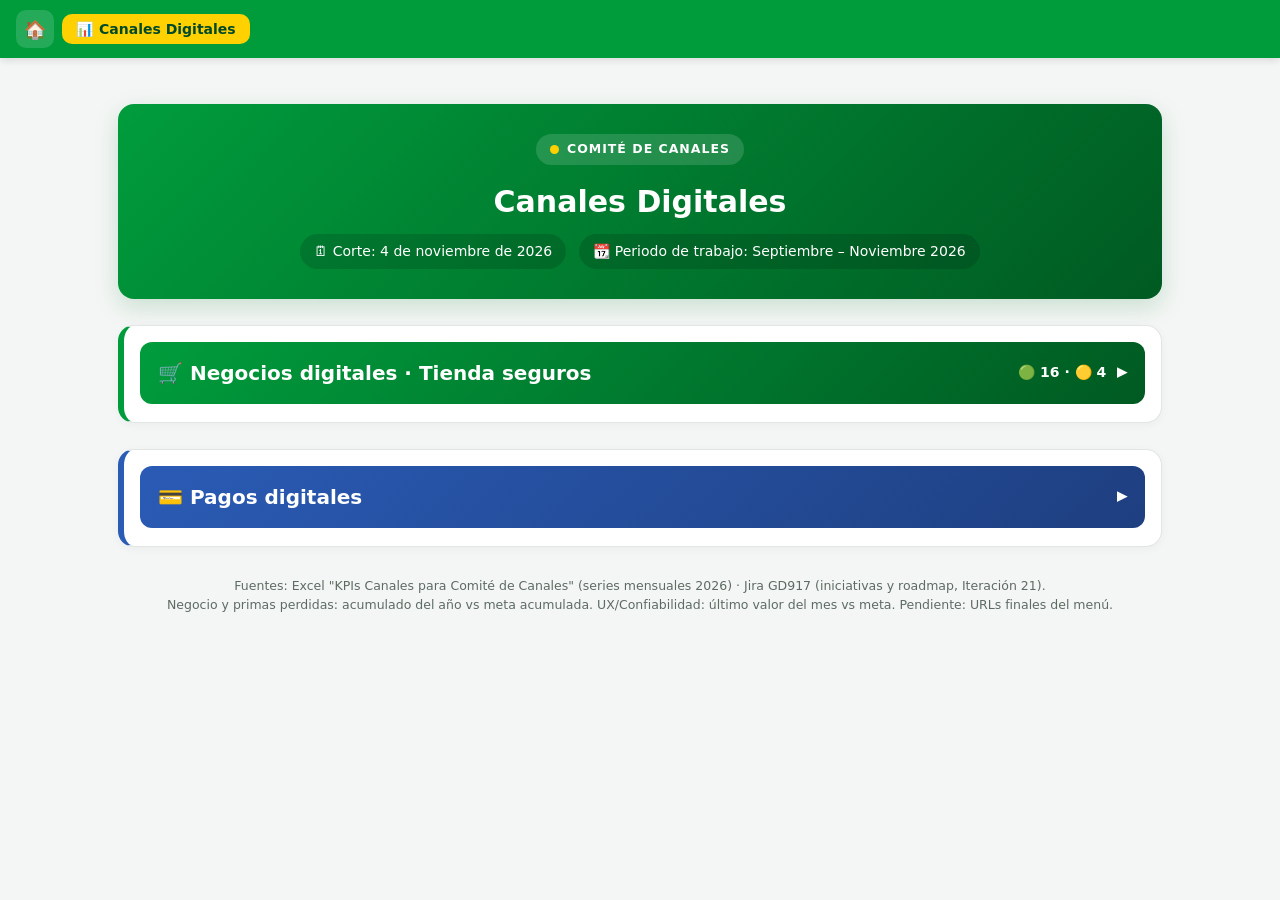
==== Canales_Digitales.html @ cd8a5b88 "Informe comite: ambos activos inician contraidos" ====
<!DOCTYPE html>
<html lang="es"><head>
<meta charset="UTF-8"><meta name="viewport" content="width=device-width, initial-scale=1.0">
<title>Canales Digitales — Comité de Canales</title>
<link rel="stylesheet" href="hubnav.css">
<style>
:root{--verde:#009C3C;--verde-osc:#00782E;--verde-md:#005A22;--verde-suave:#E7F4EC;--amarillo:#FFD100;
 --bg:#F4F6F5;--bord:#E2E6E3;--txt:#1d2b22;--muted:#5d6b63;--ok:#009C3C;--warn:#e6a700;--bad:#e0683c}
*{box-sizing:border-box}
body{margin:0;background:var(--bg);color:var(--txt);font-family:"Segoe UI",system-ui,Roboto,Arial,sans-serif;line-height:1.5}
.wrap{max-width:1080px;margin:0 auto;padding:24px 18px 60px}
.header{background:linear-gradient(135deg,var(--verde),var(--verde-md));color:#fff;border-radius:16px;
 padding:30px 22px;text-align:center;box-shadow:0 8px 24px rgba(0,120,46,.18);margin-top:22px}
.eyebrow{display:inline-flex;align-items:center;gap:8px;background:rgba(255,255,255,.14);padding:6px 14px;border-radius:999px;font-size:12.5px;font-weight:700;letter-spacing:.08em}
.eyebrow .dot{width:9px;height:9px;border-radius:50%;background:var(--amarillo)}
.header h1{margin:14px 0 10px;font-size:30px;font-weight:800}
.chip-date{display:inline-flex;align-items:center;gap:7px;background:rgba(0,0,0,.14);padding:7px 14px;border-radius:999px;font-size:14px}
.activo{background:#fff;border:1px solid var(--bord);border-left:6px solid var(--verde);border-radius:16px;padding:16px;margin-top:26px;box-shadow:0 2px 10px rgba(0,0,0,.04)}
.activo.azul-activo{border-left-color:#2a5bb5}
.activo-head{display:flex;align-items:center;gap:12px;flex-wrap:wrap}
.activo-head h2{margin:0;font-size:21px}
.activo-bar{display:flex;align-items:center;gap:12px;cursor:pointer;color:#fff;border-radius:12px;padding:16px 18px;user-select:none;margin:0 0 2px}
.activo-bar h2{margin:0;font-size:20px;color:#fff;display:flex;align-items:center;gap:10px}
.activo-bar .bar-counters{margin-left:auto;display:flex;align-items:center;gap:10px;font-weight:700;font-size:14px}
.activo-bar .bar-toggle{font-size:14px;transition:transform .2s}
.activo.collapsed .bar-toggle{transform:rotate(-90deg)}
.activo-bar.verde{background:linear-gradient(135deg,var(--verde),var(--verde-md))}
.activo-bar.azul{background:linear-gradient(135deg,#2a5bb5,#1e3f80)}
.activo-body{padding-top:14px}
.activo.collapsed .activo-body{display:none}

.counters{margin-left:auto;font-weight:700;color:var(--muted);font-size:14px}
.chips{display:flex;gap:8px;flex-wrap:wrap;margin:12px 0}
.chip{background:var(--verde-suave);color:var(--verde-md);border:1px solid #cfe8d8;padding:5px 12px;border-radius:999px;font-size:13px;font-weight:600}
.proposito{color:var(--muted);margin:6px 0 4px;font-size:14.5px}
.acc{background:#fff;border:1px solid var(--bord);border-radius:14px;margin-top:14px;box-shadow:0 1px 4px rgba(0,0,0,.04);transition:transform .12s,box-shadow .12s;overflow:hidden}
.acc:hover{transform:translateY(-2px);box-shadow:0 6px 18px rgba(0,0,0,.08)}
.acc-head{display:flex;align-items:center;justify-content:space-between;cursor:pointer;padding:16px 18px;user-select:none}
.acc-head .t{font-weight:700;font-size:16px;display:flex;align-items:center;gap:9px}
.acc-toggle{background:var(--verde-suave);color:var(--verde-md);border:none;border-radius:9px;padding:7px 14px;font-weight:700;cursor:pointer;font-size:13.5px}
.acc-body{display:none;padding:0 18px 18px}.acc.open .acc-body{display:block}
.collapse{display:block;margin:16px auto 2px;background:transparent;border:1px solid var(--bord);color:var(--muted);border-radius:9px;padding:6px 14px;cursor:pointer;font-size:13px}
.catlabel{font-weight:800;color:var(--verde-md);margin:16px 0 8px;font-size:14px}
.kpi-grid{display:grid;grid-template-columns:repeat(auto-fill,minmax(250px,1fr));gap:12px}
.kpi{border:1px solid var(--bord);border-radius:12px;padding:14px 14px 14px 18px;cursor:pointer;background:#fff;transition:border-color .12s,box-shadow .12s,transform .12s;position:relative;overflow:hidden}
.kpi::before{content:"";position:absolute;left:0;top:0;bottom:0;width:5px;border-radius:12px 0 0 12px;background:var(--bord)}
.kpi.lv-ok::before{background:var(--ok)}.kpi.lv-warn::before{background:var(--warn)}.kpi.lv-bad::before{background:var(--bad)}
.kpi:hover{transform:translateY(-2px)}
.kpi:hover{border-color:var(--verde);box-shadow:0 4px 14px rgba(0,120,46,.10)}
.kpi:focus-visible{outline:3px solid var(--amarillo);outline-offset:2px}
.kpi .kn{font-weight:700;font-size:14px;display:flex;justify-content:space-between;gap:6px;align-items:flex-start}
.kpi .info{color:var(--muted);cursor:help;font-weight:400;flex-shrink:0}
.kpi .vals{display:flex;align-items:baseline;gap:8px;margin:10px 0 2px;flex-wrap:wrap}
.kpi .cur{font-size:23px;font-weight:800;line-height:1}
.kpi .meta{font-size:12.5px;color:var(--muted)}
.kpi .cumpl{font-size:12px;font-weight:800;padding:3px 10px;border-radius:999px;margin-left:auto;display:inline-flex;align-items:center;gap:4px;border:1px solid transparent;letter-spacing:.01em}
.cumpl.ok{background:#e4f5ea;color:var(--ok);border-color:#bfe6cd}.cumpl.warn{background:#fdf3d7;color:#8a6500;border-color:#f0dca0}.cumpl.bad{background:#fbe6de;color:#b33c17;border-color:#f3cbbd}
.bar{height:8px;border-radius:6px;background:#eef1ef;overflow:hidden;margin-top:8px}
.bar>span{display:block;height:100%;border-radius:6px}
.bar>span.ok{background:var(--ok)}.bar>span.warn{background:var(--warn)}.bar>span.bad{background:var(--bad)}
.kpi .ini{margin-top:9px;font-size:11.5px;color:var(--verde-md);background:var(--verde-suave);border:1px solid #cfe8d8;border-radius:8px;padding:5px 8px;line-height:1.35}
.kpi .ini b{font-weight:700}
table{width:100%;border-collapse:collapse;margin-top:10px;font-size:14px}
th,td{text-align:left;padding:9px 10px;border-bottom:1px solid var(--bord)}
th{color:var(--muted);font-size:12.5px;text-transform:uppercase;letter-spacing:.03em}
.gantt{overflow-x:auto;margin-top:10px}.gantt-inner{min-width:760px}
.g-row{display:grid;grid-template-columns:230px 1fr;align-items:center;gap:8px;margin:6px 0}
.g-name{font-size:13px;font-weight:600}.g-name small{display:block;color:var(--muted);font-weight:400}
.g-track{position:relative;height:26px;background:#f0f3f1;border-radius:6px}
.g-bar{position:absolute;top:3px;height:20px;border-radius:5px;display:flex;align-items:center;padding:0 8px;color:#fff;font-size:11px;font-weight:700;white-space:nowrap}
.g-bar.curso{background:var(--verde)}.g-bar.backlog{background:#3b7ddd}
.g-bar.nuevo{background:#7a5cc0}.g-bar.carry{background:repeating-linear-gradient(45deg,#b9c2cc,#b9c2cc 5px,#cfd6dd 5px,#cfd6dd 10px);color:#3a4753}
.g-months{display:grid;grid-template-columns:230px 1fr;gap:8px;margin-bottom:4px}
.g-scale{display:grid;grid-auto-flow:column;grid-auto-columns:1fr;font-size:10.5px;color:var(--muted);text-align:center}
.g-today{position:absolute;top:-4px;bottom:-4px;width:2px;background:var(--amarillo);z-index:3}
.footer{color:var(--muted);font-size:12.5px;text-align:center;margin-top:30px}
.modal{position:fixed;inset:0;background:rgba(10,20,15,.55);display:none;align-items:center;justify-content:center;z-index:2000;padding:16px}
.modal.open{display:flex}
.modal-card{background:#fff;border-radius:16px;max-width:660px;width:100%;padding:22px}
.modal-card h3{margin:0 0 4px}.modal-sub{color:var(--muted);font-size:13px;margin-bottom:6px}
.modal-obj{background:var(--verde-suave);border:1px solid #cfe8d8;border-radius:10px;padding:10px 12px;font-size:13px;color:var(--verde-md);margin-bottom:12px}
.modal-close{float:right;border:none;background:var(--verde-suave);color:var(--verde-md);border-radius:9px;width:34px;height:34px;font-size:18px;cursor:pointer}
.lgd{font-size:11.5px;color:var(--muted);display:flex;gap:14px;margin-top:6px;flex-wrap:wrap}
.lgd span{display:inline-flex;align-items:center;gap:5px}
.lgd i{width:14px;height:3px;display:inline-block;border-radius:2px}
.lgd i.dash{height:0;border-top:3px dashed #e0683c;background:none!important;border-radius:0}

/* iniciativas ampliadas */
.ini-table{width:100%;border-collapse:collapse;margin-top:10px;font-size:13.5px}
.ini-table th{color:var(--muted);font-size:12px;text-transform:uppercase;letter-spacing:.03em;text-align:left;padding:8px 8px;border-bottom:1px solid var(--bord)}
.ini-table td{padding:8px 8px;border-bottom:1px solid var(--bord);vertical-align:middle}
.cat-row td{background:var(--verde-suave);color:var(--verde-md);font-weight:800;font-size:13px;padding:7px 8px}
.ini-row td a{color:var(--verde-md);font-weight:600;text-decoration:none;margin-right:4px}
.ini-row td a:hover{text-decoration:underline}
.exp{border:none;background:var(--verde-suave);color:var(--verde-md);border-radius:6px;width:22px;height:22px;cursor:pointer;font-size:12px;line-height:1;margin-right:4px}
.exp[aria-expanded="true"]{background:var(--verde);color:#fff}
.avance{height:7px;border-radius:5px;background:#eef1ef;overflow:hidden;min-width:70px;display:inline-block;width:70px;vertical-align:middle}
.avance>span{display:block;height:100%;background:var(--verde);border-radius:5px}
.ini-row td small{color:var(--muted);margin-left:6px}
.st{font-size:12px;font-weight:700;padding:3px 9px;border-radius:999px;white-space:nowrap}
.st.ok{background:#e4f5ea;color:var(--ok)}
.st.warn{background:#fdf3d7;color:#8a6500}
.st.curso{background:#e7eefb;color:#2a5bb5}
.st.ref{background:#f0ecfb;color:#5b3bb5}
.st.stop{background:#f1f1f1;color:#777}
.desc-row td{background:#fafcfb;color:var(--txt);font-size:13px;padding:10px 12px}
.desc-row[hidden]{display:none!important}
.ini-table{table-layout:auto}

/* ===== Responsive ===== */
@media(max-width:980px){
 .wrap{padding:16px 14px 48px}
 .header{padding:24px 16px}
 .header h1{font-size:25px}
 .activo{padding:18px 14px}
 .activo-head{gap:8px}
 .activo-head h2{font-size:19px}
 .counters{margin-left:0;flex-basis:100%;order:3}
 .kpi-grid{grid-template-columns:repeat(auto-fill,minmax(210px,1fr))}
}
@media(max-width:720px){ 
 /* mobile: iniciativas con scroll vertical y proporción estable */
 #acc-vd-ini .acc-body{max-height:70vh;overflow-y:auto;-webkit-overflow-scrolling:touch}
 .ini-row{overflow:hidden}
 .desc-row td{padding:8px}

 .ini-table thead{display:none}
 .ini-table tbody{display:block}
 .ini-table tr{display:block}
 .ini-table td{display:block;border:none;padding:3px 8px;max-width:none!important}
 .ini-table td::before{content:attr(data-label) ": ";font-weight:700;color:var(--muted);display:inline-block;min-width:120px}
 .ini-row{border:1px solid var(--bord);border-radius:10px;display:block;padding:10px 8px;margin:10px 0;background:#fff}
 .cat-row td{display:block;border-radius:8px;margin-top:14px}
 .cat-row td::before{content:""}
 .desc-row td::before{content:""}
 .desc-row td{display:block;padding:8px}
 .avance{width:120px}
 .pend-cell{max-width:none}
 .hist-list li{flex-direction:column;align-items:flex-start;gap:2px}
 .hist-list .ht{min-width:0}
 .proposito-banner{flex-direction:row}
}
@media(max-width:560px){
 .wrap{padding:12px 10px 40px}
 .header{padding:20px 12px;border-radius:12px}
 .header h1{font-size:21px}
 .chip-date{font-size:12px}
 .activo-head h2{font-size:17px}
 .kpi-grid{grid-template-columns:1fr}
 .kpi .cur{font-size:20px}
 .proposito-banner{padding:12px}
 .proposito-banner p{font-size:13.5px}
 .modal-card{padding:16px}
 .hist-board{gap:6px}
 .hb{font-size:11px;padding:4px 9px}
 .acc-head{padding:13px 12px}
 .ini-table td::before{min-width:110px;font-size:11.5px}
}


.desc-row .md{font-size:13px;line-height:1.55}
.desc-row .md p{margin:4px 0}
.desc-row .md strong{color:var(--verde-md)}
.desc-row .md ul{margin:4px 0 4px 18px;padding:0}
.desc-row .md li{margin:2px 0}

/* detalle completo */
.full-wrap{margin-top:10px;border-top:1px dashed var(--bord);padding-top:8px}
.full-btn{border:1px solid #cfe8d8;background:var(--verde-suave);color:var(--verde-md);border-radius:8px;padding:6px 12px;font-size:12.5px;font-weight:700;cursor:pointer;display:inline-flex;align-items:center;gap:6px}
.full-btn:hover{background:#d7eede}
.full-btn[aria-expanded="true"]{background:var(--verde);color:#fff;border-color:var(--verde)}
.full-md{margin-top:8px;background:#f3f8f5;border:1px solid #d7e8de;border-radius:10px;padding:10px 12px;font-size:12.8px;line-height:1.55}
.full-md strong{color:var(--verde-md)}

/* columna pendientes */
.pend-cell{font-size:12.5px;color:var(--txt);max-width:220px;line-height:1.4}
.pend-done{color:var(--ok);font-weight:700;font-size:12px;white-space:nowrap}
.pend-none{color:var(--muted);font-style:italic;font-size:12px}
.fin-comp{color:#8a6500;background:#fdf3d7;border:1px solid #f0dca0;border-radius:6px;padding:2px 7px;font-size:11.5px;font-weight:700;white-space:nowrap}

/* reporte de historias por iniciativa */
.hist-wrap{margin-top:12px;border-top:1px dashed var(--bord);padding-top:10px}
.hist-board{display:flex;gap:8px;flex-wrap:wrap;margin-bottom:8px}
.hb{font-size:12px;font-weight:600;padding:5px 11px;border-radius:999px;border:1px solid var(--bord);background:#fff}
.hb b{font-weight:800;font-size:14px}
.hb-tot{background:#eef3f0;color:var(--txt);border-color:#d8e2db}
.hb-ok{background:#e4f5ea;color:var(--ok);border-color:#bfe6cd}
.hb-cur{background:#e7eefb;color:#2a5bb5;border-color:#c5d6f2}
.hist-cap{font-size:12px;font-weight:700;color:var(--verde-md);margin:6px 0 6px}
.hist-list{list-style:none;margin:0;padding:0;font-size:12.5px}
.hist-list li{display:flex;align-items:baseline;gap:7px;padding:4px 0;border-bottom:1px solid #eef1ef;flex-wrap:wrap}
.hist-list li:last-child{border-bottom:none}
.hist-list a{color:var(--verde-md);font-weight:700;text-decoration:none;flex-shrink:0;font-family:monospace;font-size:12px}
.hist-list a:hover{text-decoration:underline}
.hist-list .ht{color:var(--txt);flex:1;min-width:180px}
.hist-scroll{max-height:340px;overflow-y:auto;padding-right:6px;border:1px solid var(--bord);border-radius:8px;padding:6px 10px;background:#fff}
.hist-empty{font-size:12.5px;color:var(--muted);font-style:italic}
.hist-all-link{display:inline-block;margin:0 0 8px;font-size:12px;font-weight:700;color:var(--verde-md);text-decoration:none;background:#eef3f0;border:1px solid #d8e2db;border-radius:8px;padding:5px 10px}
.hist-all-link:hover{background:#e0ebe4;text-decoration:underline}

/* banner de propósito */
.proposito-banner{display:flex;gap:12px;align-items:flex-start;background:linear-gradient(135deg,var(--verde-suave),#fff);border:1px solid #cfe8d8;border-left:5px solid var(--verde);border-radius:12px;padding:14px 16px;margin:14px 0 4px}
.proposito-banner .pb-ico{font-size:22px;line-height:1.2;flex-shrink:0}
.proposito-banner p{margin:0;font-size:14.5px;line-height:1.5;color:var(--verde-md);font-style:italic}
.proposito-banner p strong{font-style:normal;color:var(--verde-md)}
.hs{font-size:10.5px;font-weight:700;padding:1px 7px;border-radius:999px;white-space:nowrap;flex-shrink:0}
.hs.ok{background:#e4f5ea;color:var(--ok)}
.hs.warn{background:#fdf3d7;color:#8a6500}
.hs.curso{background:#e7eefb;color:#2a5bb5}
.hs.bad{background:#fbe6de;color:#b33c17}
.hs.stop{background:#f1f1f1;color:#777}

</style></head>
<body data-informe="canales-digitales">
<div id="hub-nav"></div>
<div class="wrap">
 <div class="header">
  <span class="eyebrow"><span class="dot"></span>COMITÉ DE CANALES</span>
  <h1>Canales Digitales</h1>
  <span class="chip-date">🗓 Corte: 4 de noviembre de 2026</span>
  <span class="chip-date" style="margin-left:8px">📆 Periodo de trabajo: Septiembre – Noviembre 2026</span>
 </div>

 <section class="activo collapsed" id="ventas-digitales">
  <div class="activo-bar verde" role="button" tabindex="0" aria-expanded="false" data-activo="vd"><h2>🛒 Negocios digitales · Tienda seguros</h2><span class="bar-counters">🟢 16 · 🟡 4<span class="bar-toggle">▼</span></span></div>
  <div class="activo-body">
  <div class="proposito-banner"><span class="pb-ico">🎯</span><p><strong>Propósito.</strong> Revolucionar la forma de comprar seguros, haciéndolos accesibles, simples y al alcance de todos, que comprar un seguro sea tan fácil y natural como cualquier compra en línea.</p></div>
  <div class="chips"><span class="chip">16 terminadas</span><span class="chip">4 en curso</span></div>
  <p class="proposito"><strong>Ventas Digitales (Tienda de Seguros).</strong> Canal digital de cotización, emisión y venta asistida de seguros. Cada indicador muestra su valor actual, el % de cumplimiento vs la meta y la iniciativa en curso que lo impacta.</p>

  <div class="acc" id="acc-vd-kpis"><div class="acc-head"><span class="t">📊 KPIs</span><button class="acc-toggle">Ver ▾</button></div>
   <div class="acc-body"><div class="kpi-container" data-group="ventas-digitales"></div><button class="collapse">▲ Contraer</button></div></div>

  <div class="acc" id="acc-vd-ini"><div class="acc-head"><span class="t">📋 Iniciativas (trabajo Sept – Nov 2026)</span><button class="acc-toggle">Ver ▾</button></div>
   <div class="acc-body"><table class="ini-table"><thead><tr><th>Iniciativa</th><th>Inicio desarrollo</th><th>Fin desarrollo</th><th>Avance</th><th>Estado</th><th>Pendientes en curso</th><th>KPI que impacta</th><th>Épica(s)</th></tr></thead><tbody><tr class="cat-row"><td colspan="8">🆕 Nuevos productos / Ofertas de valor</td></tr><tr class="ini-row" data-row="1"><td data-label="Iniciativa"><button class="exp" aria-expanded="false" data-row="1">▸</button> Salud Retail</td><td data-label="Inicio desarrollo" data-iso="2026-02-19">19 feb 2026</td><td data-label="Fin desarrollo" data-iso="2026-10-16">16 oct 2026</td><td data-label="Avance"><div class="avance"><span style="width:100%"></span></div><small>100%</small></td><td data-label="Estado"><span class="st ok">Terminada</span></td><td data-label="Pendientes en curso" class="pend-cell"><span class="pend-done">✓ Finalizada</span></td><td data-label="KPI que impacta">Primas canal digital</td><td data-label="Épica(s)"><a href="https://jirasegurosbolivar.atlassian.net/browse/GD917-4849" target="_blank" rel="noopener">GD917-4849</a></td></tr><tr class="desc-row" data-descrow="1" hidden><td colspan="8"><div class="md" data-md="**Qué es:** canal retail de Salud (activación de seguro regalo o propio).

**Qué se trabajó:**
- Flujo &#x27;producto regalo o propio&#x27; y pasos de quién usa el seguro.
- Identificación de negocio por código de asesor.
- Parametrización de aliado y rutas.
- Control de generación de link de pago en Step Function.
- Almacenamiento de emisiones de la tienda.

**Para qué:** vender Salud por el canal retail con trazabilidad."><div class="full-wrap"><button class="full-btn" type="button" aria-expanded="false">📖 Ver detalle completo de la iniciativa</button><div class="md full-md" data-md="**Alcance completo:** Salud Retail es el canal de venta de seguros de Salud en puntos físicos y aliados retail, con la modalidad de &#x27;seguro regalo&#x27; (lo compra una persona para otra) o &#x27;seguro propio&#x27;. Cubre el flujo de activación, la identificación de quién usa el seguro, la trazabilidad de la venta por aliado y la liquidación comercial correspondiente. Es una vía de crecimiento del producto Salud fuera del canal 100% digital." hidden></div></div><div class="hist-wrap"><div class="hist-board"><span class="hb hb-tot"><b>14</b> trabajadas</span><span class="hb hb-ok"><b>11</b> terminadas</span><span class="hb hb-cur"><b>3</b> en curso</span></div><div class="hist-cap">📋 Historias trabajadas en el periodo (Sept–Nov 2026)</div><a class="hist-all-link" href="https://jirasegurosbolivar.atlassian.net/issues/?jql=parent%20%3D%20GD917-4849%20ORDER%20BY%20status" target="_blank" rel="noopener">🔗 Ver el 100% de las historias de la iniciativa en Jira</a><ul class="hist-list hist-scroll"><li><a href="https://jirasegurosbolivar.atlassian.net/browse/GD917-4882" target="_blank" rel="noopener">GD917-4882</a> <span class="hs stop">Por hacer</span> <span class="ht">Orquestación de Flujo Salud Retail en Step Function</span></li><li><a href="https://jirasegurosbolivar.atlassian.net/browse/GD917-4878" target="_blank" rel="noopener">GD917-4878</a> <span class="hs stop">Por hacer</span> <span class="ht">Consulta de Estado de Pago en Jelpit para Legalización</span></li><li><a href="https://jirasegurosbolivar.atlassian.net/browse/GD917-4874" target="_blank" rel="noopener">GD917-4874</a> <span class="hs stop">Backlog</span> <span class="ht">Consultar Estado en Jelpit</span></li><li><a href="https://jirasegurosbolivar.atlassian.net/browse/GD917-8128" target="_blank" rel="noopener">GD917-8128</a> <span class="hs ok">Cerrado</span> <span class="ht">Modificación servicios flujo producto regalo ó propio</span></li><li><a href="https://jirasegurosbolivar.atlassian.net/browse/GD917-8127" target="_blank" rel="noopener">GD917-8127</a> <span class="hs ok">Cerrado</span> <span class="ht">- Pasos Quien va a usar el seguro y datos del comprador</span></li><li><a href="https://jirasegurosbolivar.atlassian.net/browse/GD917-6596" target="_blank" rel="noopener">GD917-6596</a> <span class="hs ok">Cerrado</span> <span class="ht">Identificación de Negocio Salud Retail mediante Código de Asesor 85354</span></li><li><a href="https://jirasegurosbolivar.atlassian.net/browse/GD917-5747" target="_blank" rel="noopener">GD917-5747</a> <span class="hs ok">Cerrado</span> <span class="ht">FT (Salud Retail) Parametrización de aliado y rutas</span></li><li><a href="https://jirasegurosbolivar.atlassian.net/browse/GD917-4894" target="_blank" rel="noopener">GD917-4894</a> <span class="hs ok">Cerrado</span> <span class="ht">Implementación de Control para Generación de Link de Pagos en Step Function</span></li><li><a href="https://jirasegurosbolivar.atlassian.net/browse/GD917-4870" target="_blank" rel="noopener">GD917-4870</a> <span class="hs ok">Cerrado</span> <span class="ht">Almacena Emisiones de Tienda</span></li><li><a href="https://jirasegurosbolivar.atlassian.net/browse/GD917-4866" target="_blank" rel="noopener">GD917-4866</a> <span class="hs ok">Cerrado</span> <span class="ht">Proceso del botón &quot;Activar mi seguro&quot; en la pantalla &quot;Resumen de su compra&quot;</span></li><li><a href="https://jirasegurosbolivar.atlassian.net/browse/GD917-4862" target="_blank" rel="noopener">GD917-4862</a> <span class="hs ok">Cerrado</span> <span class="ht">Resumen de Compra y frecuencia de pago (suscripción)</span></li><li><a href="https://jirasegurosbolivar.atlassian.net/browse/GD917-4858" target="_blank" rel="noopener">GD917-4858</a> <span class="hs ok">Cerrado</span> <span class="ht">Implementar pantalla “Datos del titular” y validación de identidad.</span></li><li><a href="https://jirasegurosbolivar.atlassian.net/browse/GD917-4854" target="_blank" rel="noopener">GD917-4854</a> <span class="hs ok">Cerrado</span> <span class="ht">Visualización de plan único, precio y coberturas</span></li><li><a href="https://jirasegurosbolivar.atlassian.net/browse/GD917-4850" target="_blank" rel="noopener">GD917-4850</a> <span class="hs ok">Cerrado</span> <span class="ht">Landing HOME ¿Cómo activar mi seguro?</span></li></ul></div></td></tr><tr class="ini-row" data-row="2"><td data-label="Iniciativa"><button class="exp" aria-expanded="false" data-row="2">▸</button> Multi-Oferta 2026 (Personas)</td><td data-label="Inicio desarrollo" data-iso="2026-07-06">6 jul 2026</td><td data-label="Fin desarrollo" data-iso="2026-11-15"><span class="fin-comp">Compromiso: 15 nov</span></td><td data-label="Avance"><div class="avance"><span style="width:69%"></span></div><small>69%</small></td><td data-label="Estado"><span class="st warn">Avanzada</span></td><td data-label="Pendientes en curso" class="pend-cell">IT21: parametrización de indemnizaciones Ofertas 70–73 (prod. 922/923), corrección de IVA, inclusión/exclusión de asegurados, validación con CoreX y asistencias en UAT.</td><td data-label="KPI que impacta">Primas canal / asistidas</td><td data-label="Épica(s)"><a href="https://jirasegurosbolivar.atlassian.net/browse/GD917-7434" target="_blank" rel="noopener">GD917-7434</a></td></tr><tr class="desc-row" data-descrow="2" hidden><td colspan="8"><div class="md" data-md="**Qué es:** oferta sombrilla de Personas (varios seguros en una sola compra).

**Qué se trabajó:**
- Armado del JSON y certificación de emisión por oferta.
- Ajuste de `datosVariables` en emisión.
- Parametrización e integración de SARLAFT.
- Corrección de IVA y frecuencia de cobro/pago.

**Estado:** 69% entregado; varias historias canceladas por reajuste de alcance."><div class="full-wrap"><button class="full-btn" type="button" aria-expanded="false">📖 Ver detalle completo de la iniciativa</button><div class="md full-md" data-md="**Alcance completo:** Multi-Oferta de Personas es una oferta sombrilla que permite cotizar y comprar varios seguros de personas (Vida, Accidentes, Salud, etc.) en una sola transacción asistida por un asesor. Incluye el motor de armado de la oferta, el cálculo de primas combinadas, el carrito multi-producto, la emisión conjunta y el pago unificado. Busca aumentar el valor por venta (cross-sell) y simplificar la experiencia del asesor." hidden></div></div><div class="hist-wrap"><div class="hist-board"><span class="hb hb-tot"><b>38</b> trabajadas</span><span class="hb hb-ok"><b>31</b> terminadas</span><span class="hb hb-cur"><b>7</b> en curso</span></div><div class="hist-cap">📋 Historias trabajadas en el periodo (Sept–Nov 2026)</div><a class="hist-all-link" href="https://jirasegurosbolivar.atlassian.net/issues/?jql=parent%20%3D%20GD917-7434%20ORDER%20BY%20status" target="_blank" rel="noopener">🔗 Ver el 100% de las historias de la iniciativa en Jira</a><ul class="hist-list hist-scroll"><li><a href="https://jirasegurosbolivar.atlassian.net/browse/GD917-11634" target="_blank" rel="noopener">GD917-11634</a> <span class="hs stop">Por hacer</span> <span class="ht">- Parametrización indemnizaciones Oferta 72 (producto 922)</span></li><li><a href="https://jirasegurosbolivar.atlassian.net/browse/GD917-11630" target="_blank" rel="noopener">GD917-11630</a> <span class="hs stop">Por hacer</span> <span class="ht">- Parametrización indemnizaciones Oferta 71 (producto 922)</span></li><li><a href="https://jirasegurosbolivar.atlassian.net/browse/GD917-11626" target="_blank" rel="noopener">GD917-11626</a> <span class="hs stop">Por hacer</span> <span class="ht">- Parametrización indemnizaciones Oferta 70 (producto 922)</span></li><li><a href="https://jirasegurosbolivar.atlassian.net/browse/GD917-11642" target="_blank" rel="noopener">GD917-11642</a> <span class="hs stop">Backlog</span> <span class="ht">- Inclusión, modificación y exclusión de asegurados adicionales en la póliza</span></li><li><a href="https://jirasegurosbolivar.atlassian.net/browse/GD917-11167" target="_blank" rel="noopener">GD917-11167</a> <span class="hs stop">Backlog</span> <span class="ht">- Validación previa del módulo de indemnizaciones con CoreX</span></li><li><a href="https://jirasegurosbolivar.atlassian.net/browse/GD917-10593" target="_blank" rel="noopener">GD917-10593</a> <span class="hs stop">Backlog</span> <span class="ht">- Corregir cobro de IVA en producto 922 Ofertas 70, 71, 72</span></li><li><a href="https://jirasegurosbolivar.atlassian.net/browse/GD917-11638" target="_blank" rel="noopener">GD917-11638</a> <span class="hs curso">En curso</span> <span class="ht">- Parametrización indemnizaciones Oferta 73 (producto 923)</span></li><li><a href="https://jirasegurosbolivar.atlassian.net/browse/GD917-9537" target="_blank" rel="noopener">GD917-9537</a> <span class="hs ok">Cerrado</span> <span class="ht">- Implementar endpoint GET /api/v1/reintentar/pago</span></li><li><a href="https://jirasegurosbolivar.atlassian.net/browse/GD917-8228" target="_blank" rel="noopener">GD917-8228</a> <span class="hs ok">Cerrado</span> <span class="ht">MultiOferta Creación de producto y proceso en MongoBD</span></li><li><a href="https://jirasegurosbolivar.atlassian.net/browse/GD917-7617" target="_blank" rel="noopener">GD917-7617</a> <span class="hs ok">Cerrado</span> <span class="ht">Crear y config repositorio base ms-multioferta</span></li><li><a href="https://jirasegurosbolivar.atlassian.net/browse/GD917-11524" target="_blank" rel="noopener">GD917-11524</a> <span class="hs ok">Hecho</span> <span class="ht">Capacitación módulo indemnizaciones</span></li><li><a href="https://jirasegurosbolivar.atlassian.net/browse/GD917-9172" target="_blank" rel="noopener">GD917-9172</a> <span class="hs ok">Hecho</span> <span class="ht">Upstream - (MultiOferta) Investigar parametrización ciclo de vida post-emisión</span></li><li><a href="https://jirasegurosbolivar.atlassian.net/browse/GD917-11138" target="_blank" rel="noopener">GD917-11138</a> <span class="hs ok">PAP</span> <span class="ht">- Actualizar endpoint de OpenL al nuevo de Banca Seguros (getPackagesByCluster)</span></li><li><a href="https://jirasegurosbolivar.atlassian.net/browse/GD917-10606" target="_blank" rel="noopener">GD917-10606</a> <span class="hs ok">PAP</span> <span class="ht">- Mostrar en el front todas las asistencias cargadas en Open L por defecto</span></li><li><a href="https://jirasegurosbolivar.atlassian.net/browse/GD917-10602" target="_blank" rel="noopener">GD917-10602</a> <span class="hs ok">PAP</span> <span class="ht">- Permitir crear tercero al emitir en pantalla Confirme su compra</span></li><li><a href="https://jirasegurosbolivar.atlassian.net/browse/GD917-10597" target="_blank" rel="noopener">GD917-10597</a> <span class="hs ok">PAP</span> <span class="ht">- Corregir frecuencia de cobro/pago: cobra mensual habiendo seleccionado anual</span></li><li><a href="https://jirasegurosbolivar.atlassian.net/browse/GD917-10588" target="_blank" rel="noopener">GD917-10588</a> <span class="hs ok">PAP</span> <span class="ht">- Coberturas del paquete: cobertura obligatoria en primera posición</span></li><li><a href="https://jirasegurosbolivar.atlassian.net/browse/GD917-10371" target="_blank" rel="noopener">GD917-10371</a> <span class="hs ok">PAP</span> <span class="ht">- Parametrización e Integración de SARLAFT (Simplificado y Ordinario)</span></li><li><a href="https://jirasegurosbolivar.atlassian.net/browse/GD917-9576" target="_blank" rel="noopener">GD917-9576</a> <span class="hs ok">PAP</span> <span class="ht">- Parametrización e Integración de SARLAFT (Simplificado y Ordinario)</span></li><li><a href="https://jirasegurosbolivar.atlassian.net/browse/GD917-9533" target="_blank" rel="noopener">GD917-9533</a> <span class="hs ok">PAP</span> <span class="ht">- Ajustar datosVariables en emisión para soportar estrategia 73 (Finanza Segura Empleados)</span></li><li><a href="https://jirasegurosbolivar.atlassian.net/browse/GD917-8894" target="_blank" rel="noopener">GD917-8894</a> <span class="hs ok">PAP</span> <span class="ht">Armar JSON y certificar emisión por paquete - Ofertas 70, 71, 72 y 73</span></li><li><a href="https://jirasegurosbolivar.atlassian.net/browse/GD917-8889" target="_blank" rel="noopener">GD917-8889</a> <span class="hs ok">PAP</span> <span class="ht">Firma electrónica - Selección de plantilla según campo declarationRequired</span></li><li><a href="https://jirasegurosbolivar.atlassian.net/browse/GD917-8636" target="_blank" rel="noopener">GD917-8636</a> <span class="hs ok">PAP</span> <span class="ht">MultiOferta Servicio proxy para consultar oferta (estrategia, planes y coberturas)</span></li><li><a href="https://jirasegurosbolivar.atlassian.net/browse/GD917-8410" target="_blank" rel="noopener">GD917-8410</a> <span class="hs ok">PAP</span> <span class="ht">MultiOferta Parametrización Experian en MongoDB</span></li><li><a href="https://jirasegurosbolivar.atlassian.net/browse/GD917-7945" target="_blank" rel="noopener">GD917-7945</a> <span class="hs ok">PAP</span> <span class="ht">- Integrar servicio emisión</span></li><li><a href="https://jirasegurosbolivar.atlassian.net/browse/GD917-7944" target="_blank" rel="noopener">GD917-7944</a> <span class="hs ok">PAP</span> <span class="ht">- Integrar servicio paquetes + coberturas</span></li><li><a href="https://jirasegurosbolivar.atlassian.net/browse/GD917-7943" target="_blank" rel="noopener">GD917-7943</a> <span class="hs ok">PAP</span> <span class="ht">- Integrar servicio segmentos onboarding landing</span></li><li><a href="https://jirasegurosbolivar.atlassian.net/browse/GD917-7942" target="_blank" rel="noopener">GD917-7942</a> <span class="hs ok">PAP</span> <span class="ht">- Crear Stepper + Resumen CMS</span></li><li><a href="https://jirasegurosbolivar.atlassian.net/browse/GD917-7941" target="_blank" rel="noopener">GD917-7941</a> <span class="hs ok">PAP</span> <span class="ht">- Resumen Compra</span></li><li><a href="https://jirasegurosbolivar.atlassian.net/browse/GD917-7940" target="_blank" rel="noopener">GD917-7940</a> <span class="hs ok">PAP</span> <span class="ht">- Crear Landing CMS</span></li><li><a href="https://jirasegurosbolivar.atlassian.net/browse/GD917-7931" target="_blank" rel="noopener">GD917-7931</a> <span class="hs ok">PAP</span> <span class="ht">MultiOferta Servicio Iniciar Step Function Emisión</span></li><li><a href="https://jirasegurosbolivar.atlassian.net/browse/GD917-7927" target="_blank" rel="noopener">GD917-7927</a> <span class="hs ok">PAP</span> <span class="ht">MultiOferta Servicio consultar segmento</span></li><li><a href="https://jirasegurosbolivar.atlassian.net/browse/GD917-7910" target="_blank" rel="noopener">GD917-7910</a> <span class="hs ok">PAP</span> <span class="ht">MultiOferta Servicio consulta de estado de la step function</span></li><li><a href="https://jirasegurosbolivar.atlassian.net/browse/GD917-7909" target="_blank" rel="noopener">GD917-7909</a> <span class="hs ok">PAP</span> <span class="ht">MultiOferta Step Function Emision</span></li><li><a href="https://jirasegurosbolivar.atlassian.net/browse/GD917-7908" target="_blank" rel="noopener">GD917-7908</a> <span class="hs ok">PAP</span> <span class="ht">MultiOferta Consumo del endpoint coberturas</span></li><li><a href="https://jirasegurosbolivar.atlassian.net/browse/GD917-7577" target="_blank" rel="noopener">GD917-7577</a> <span class="hs ok">PAP</span> <span class="ht">[MultiOfertas] - Estructuración de JSON Dinámico para API creanegocio</span></li><li><a href="https://jirasegurosbolivar.atlassian.net/browse/GD917-11673" target="_blank" rel="noopener">GD917-11673</a> <span class="hs warn">UAT</span> <span class="ht">- Creación de Asistencias con nombre, descripción y condiciones</span></li><li><a href="https://jirasegurosbolivar.atlassian.net/browse/GD917-10710" target="_blank" rel="noopener">GD917-10710</a> <span class="hs warn">UAT</span> <span class="ht">- Creación de datos variables par asistencias tronador</span></li></ul></div></td></tr><tr class="ini-row" data-row="3"><td data-label="Iniciativa"><button class="exp" aria-expanded="false" data-row="3">▸</button> Protección a su Medida F2</td><td data-label="Inicio desarrollo" data-iso="2026-07-23">23 jul 2026</td><td data-label="Fin desarrollo" data-iso="2026-11-27"><span class="fin-comp">Compromiso: 27 nov</span></td><td data-label="Avance"><div class="avance"><span style="width:85%"></span></div><small>85%</small></td><td data-label="Estado"><span class="st warn">Avanzada</span></td><td data-label="Pendientes en curso" class="pend-cell">IT21: corrección de oferta en Bolívar Conmigo y bug del valor total cobrado en la pasarela (carry over).</td><td data-label="KPI que impacta">Primas canal / asistidas</td><td data-label="Épica(s)"><a href="https://jirasegurosbolivar.atlassian.net/browse/GD917-9657" target="_blank" rel="noopener">GD917-9657</a></td></tr><tr class="desc-row" data-descrow="3" hidden><td colspan="8"><div class="md" data-md="**Qué es:** segunda fase del producto Protección.

**Qué se trabajó:**
- Ampliación de coberturas del producto.
- Mejoras del flujo de cotización y emisión.
- Parametrización e integración de SARLAFT.

**Estado:** 85% del trabajo en PAP/entregado; quedan pocos pendientes."><div class="full-wrap"><button class="full-btn" type="button" aria-expanded="false">📖 Ver detalle completo de la iniciativa</button><div class="md full-md" data-md="**Alcance completo:** Protección a su Medida (Fase 2) es la evolución del producto de Protección, un seguro modular que el cliente arma según sus necesidades. La fase 2 amplía coberturas, afina el motor de liquidación y tarificación, mejora la consulta de ofertas y robustece la emisión de la póliza mediante orquestación (Step Functions/Lambda). Es un producto estratégico de personalización de la oferta." hidden></div></div><div class="hist-wrap"><div class="hist-board"><span class="hb hb-tot"><b>40</b> trabajadas</span><span class="hb hb-ok"><b>34</b> terminadas</span><span class="hb hb-cur"><b>6</b> en curso</span></div><div class="hist-cap">📋 Historias trabajadas en el periodo (Sept–Nov 2026)</div><a class="hist-all-link" href="https://jirasegurosbolivar.atlassian.net/issues/?jql=parent%20%3D%20GD917-9657%20ORDER%20BY%20status" target="_blank" rel="noopener">🔗 Ver el 100% de las historias de la iniciativa en Jira</a><ul class="hist-list hist-scroll"><li><a href="https://jirasegurosbolivar.atlassian.net/browse/GD917-11137" target="_blank" rel="noopener">GD917-11137</a> <span class="hs stop">Backlog</span> <span class="ht">- Corregir oferta mostrada en Bolívar Conmigo (beneficios/coberturas)</span></li><li><a href="https://jirasegurosbolivar.atlassian.net/browse/GD917-8992" target="_blank" rel="noopener">GD917-8992</a> <span class="hs stop">Backlog</span> <span class="ht">Lambda Proxy para consumo de Tarificación en OpenL Tables</span></li><li><a href="https://jirasegurosbolivar.atlassian.net/browse/GD917-8980" target="_blank" rel="noopener">GD917-8980</a> <span class="hs stop">Backlog</span> <span class="ht">Generación y envío de clausulado</span></li><li><a href="https://jirasegurosbolivar.atlassian.net/browse/GD917-8979" target="_blank" rel="noopener">GD917-8979</a> <span class="hs stop">Backlog</span> <span class="ht">Definición de arquitectura para emisión e impresión PDF [Protección a su Medida]</span></li><li><a href="https://jirasegurosbolivar.atlassian.net/browse/GD917-8975" target="_blank" rel="noopener">GD917-8975</a> <span class="hs stop">Backlog</span> <span class="ht">Implementar impresión de coberturas y beneficios en PDF de póliza (922)</span></li><li><a href="https://jirasegurosbolivar.atlassian.net/browse/GD917-11885" target="_blank" rel="noopener">GD917-11885</a> <span class="hs curso">En curso</span> <span class="ht">- Bug en el valor total cobrado en la pasarela de pagos</span></li><li><a href="https://jirasegurosbolivar.atlassian.net/browse/GD917-11475" target="_blank" rel="noopener">GD917-11475</a> <span class="hs ok">Hecho</span> <span class="ht">Ajuste código asesor FT Protección iniciar solicitud</span></li><li><a href="https://jirasegurosbolivar.atlassian.net/browse/GD917-10428" target="_blank" rel="noopener">GD917-10428</a> <span class="hs ok">Hecho</span> <span class="ht">Revisión de insert asociado a seguimiento pasarela de pagos</span></li><li><a href="https://jirasegurosbolivar.atlassian.net/browse/GD917-8869" target="_blank" rel="noopener">GD917-8869</a> <span class="hs ok">Hecho</span> <span class="ht">Maquetación y Cascarón del Flujo Frontend</span></li><li><a href="https://jirasegurosbolivar.atlassian.net/browse/GD917-11168" target="_blank" rel="noopener">GD917-11168</a> <span class="hs ok">PAP</span> <span class="ht">- Actualizar endpoint de OpenL al nuevo de Banca Seguros (obtenerPlanesProteccion)</span></li><li><a href="https://jirasegurosbolivar.atlassian.net/browse/GD917-11025" target="_blank" rel="noopener">GD917-11025</a> <span class="hs ok">PAP</span> <span class="ht">- Actualizar estructura CMS patrón atómico de WordPress/ACF</span></li><li><a href="https://jirasegurosbolivar.atlassian.net/browse/GD917-10624" target="_blank" rel="noopener">GD917-10624</a> <span class="hs ok">PAP</span> <span class="ht">- Actualizar color de inputs de texto (opcional) a #707880 en la experiencia</span></li><li><a href="https://jirasegurosbolivar.atlassian.net/browse/GD917-10623" target="_blank" rel="noopener">GD917-10623</a> <span class="hs ok">PAP</span> <span class="ht">- Incluir modales genéricos según diseños de Figma</span></li><li><a href="https://jirasegurosbolivar.atlassian.net/browse/GD917-10622" target="_blank" rel="noopener">GD917-10622</a> <span class="hs ok">PAP</span> <span class="ht">- Actualizar CTA y copy del Drawer Declaración de asegurabilidad en Confirmar plan</span></li><li><a href="https://jirasegurosbolivar.atlassian.net/browse/GD917-10621" target="_blank" rel="noopener">GD917-10621</a> <span class="hs ok">PAP</span> <span class="ht">- Actualizar nombres de coberturas y presentación de Renta diaria en Seleccione su plan</span></li><li><a href="https://jirasegurosbolivar.atlassian.net/browse/GD917-10620" target="_blank" rel="noopener">GD917-10620</a> <span class="hs ok">PAP</span> <span class="ht">- Actualizar copys de montos y exclusiones en Drawers de coberturas</span></li><li><a href="https://jirasegurosbolivar.atlassian.net/browse/GD917-10619" target="_blank" rel="noopener">GD917-10619</a> <span class="hs ok">PAP</span> <span class="ht">- Ajustes de Landing: badges, color de fondo, renombre de cobertura y tooltip</span></li><li><a href="https://jirasegurosbolivar.atlassian.net/browse/GD917-10615" target="_blank" rel="noopener">GD917-10615</a> <span class="hs ok">PAP</span> <span class="ht">- Corregir avance a pasarela de pago en pantalla Elija la frecuencia de pago</span></li><li><a href="https://jirasegurosbolivar.atlassian.net/browse/GD917-10614" target="_blank" rel="noopener">GD917-10614</a> <span class="hs ok">PAP</span> <span class="ht">- Mostrar mensaje de error al no seleccionar fecha en Home landing</span></li><li><a href="https://jirasegurosbolivar.atlassian.net/browse/GD917-10613" target="_blank" rel="noopener">GD917-10613</a> <span class="hs ok">PAP</span> <span class="ht">- Impedir continuar cuando la edad es mayor a 65 años</span></li><li><a href="https://jirasegurosbolivar.atlassian.net/browse/GD917-10612" target="_blank" rel="noopener">GD917-10612</a> <span class="hs ok">PAP</span> <span class="ht">- Cerrar el cálculo porcentual de beneficiarios al 100%</span></li><li><a href="https://jirasegurosbolivar.atlassian.net/browse/GD917-10611" target="_blank" rel="noopener">GD917-10611</a> <span class="hs ok">PAP</span> <span class="ht">- Mostrar coberturas faltantes en tarjetas de la pantalla Elija un plan</span></li><li><a href="https://jirasegurosbolivar.atlassian.net/browse/GD917-9890" target="_blank" rel="noopener">GD917-9890</a> <span class="hs ok">PAP</span> <span class="ht">- Emisión de Póliza vía Step Function y Lambda Crear Negocio</span></li><li><a href="https://jirasegurosbolivar.atlassian.net/browse/GD917-9777" target="_blank" rel="noopener">GD917-9777</a> <span class="hs ok">PAP</span> <span class="ht">- Integración Consulta Oferta en Liquidación Orquestada</span></li><li><a href="https://jirasegurosbolivar.atlassian.net/browse/GD917-9294" target="_blank" rel="noopener">GD917-9294</a> <span class="hs ok">PAP</span> <span class="ht">Implementación API consulta registros CMS MongoDB - Estructura e indexación</span></li><li><a href="https://jirasegurosbolivar.atlassian.net/browse/GD917-9290" target="_blank" rel="noopener">GD917-9290</a> <span class="hs ok">PAP</span> <span class="ht">Creación del microservicio CMS con autorización API Key</span></li><li><a href="https://jirasegurosbolivar.atlassian.net/browse/GD917-8988" target="_blank" rel="noopener">GD917-8988</a> <span class="hs ok">PAP</span> <span class="ht">Firma electrónica</span></li><li><a href="https://jirasegurosbolivar.atlassian.net/browse/GD917-8984" target="_blank" rel="noopener">GD917-8984</a> <span class="hs ok">PAP</span> <span class="ht">Servicio proxy para consultar oferta 69 y tarificación por edad</span></li><li><a href="https://jirasegurosbolivar.atlassian.net/browse/GD917-8971" target="_blank" rel="noopener">GD917-8971</a> <span class="hs ok">PAP</span> <span class="ht">Certificar emisión - Oferta 69 (3 planes)</span></li><li><a href="https://jirasegurosbolivar.atlassian.net/browse/GD917-8967" target="_blank" rel="noopener">GD917-8967</a> <span class="hs ok">PAP</span> <span class="ht">Estructuración de JSON para API creanegocio</span></li><li><a href="https://jirasegurosbolivar.atlassian.net/browse/GD917-8868" target="_blank" rel="noopener">GD917-8868</a> <span class="hs ok">PAP</span> <span class="ht">Endpoint Consulta de Estado / Step Function</span></li><li><a href="https://jirasegurosbolivar.atlassian.net/browse/GD917-8867" target="_blank" rel="noopener">GD917-8867</a> <span class="hs ok">PAP</span> <span class="ht">Endpoint Despertar Process / Step Function</span></li><li><a href="https://jirasegurosbolivar.atlassian.net/browse/GD917-8481" target="_blank" rel="noopener">GD917-8481</a> <span class="hs ok">PAP</span> <span class="ht">Pantalla Bienvenida</span></li><li><a href="https://jirasegurosbolivar.atlassian.net/browse/GD917-8480" target="_blank" rel="noopener">GD917-8480</a> <span class="hs ok">PAP</span> <span class="ht">Confirmación - Ir a pagar</span></li><li><a href="https://jirasegurosbolivar.atlassian.net/browse/GD917-8479" target="_blank" rel="noopener">GD917-8479</a> <span class="hs ok">PAP</span> <span class="ht">Confirmación - Ya casi terminamos</span></li><li><a href="https://jirasegurosbolivar.atlassian.net/browse/GD917-8478" target="_blank" rel="noopener">GD917-8478</a> <span class="hs ok">PAP</span> <span class="ht">Datos de los Beneficiarios</span></li><li><a href="https://jirasegurosbolivar.atlassian.net/browse/GD917-8477" target="_blank" rel="noopener">GD917-8477</a> <span class="hs ok">PAP</span> <span class="ht">Datos del titular</span></li><li><a href="https://jirasegurosbolivar.atlassian.net/browse/GD917-8476" target="_blank" rel="noopener">GD917-8476</a> <span class="hs ok">PAP</span> <span class="ht">Elija un plan</span></li><li><a href="https://jirasegurosbolivar.atlassian.net/browse/GD917-8475" target="_blank" rel="noopener">GD917-8475</a> <span class="hs ok">PAP</span> <span class="ht">Landing</span></li><li><a href="https://jirasegurosbolivar.atlassian.net/browse/GD917-8474" target="_blank" rel="noopener">GD917-8474</a> <span class="hs ok">PAP</span> <span class="ht">Configuración Repositorio</span></li></ul></div></td></tr><tr class="ini-row" data-row="4"><td data-label="Iniciativa"><button class="exp" aria-expanded="false" data-row="4">▸</button> Salud - Emergia</td><td data-label="Inicio desarrollo" data-iso="2026-09-29">29 sep 2026</td><td data-label="Fin desarrollo" data-iso="2026-10-28">28 oct 2026</td><td data-label="Avance"><div class="avance"><span style="width:100%"></span></div><small>100%</small></td><td data-label="Estado"><span class="st ok">Terminada</span></td><td data-label="Pendientes en curso" class="pend-cell"><span class="pend-done">✓ Finalizada</span></td><td data-label="KPI que impacta">Primas asistidas</td><td data-label="Épica(s)"><a href="https://jirasegurosbolivar.atlassian.net/browse/GD917-10762" target="_blank" rel="noopener">GD917-10762</a></td></tr><tr class="desc-row" data-descrow="4" hidden><td colspan="8"><div class="md" data-md="**Qué es:** habilitación del nuevo aliado Emergia para la venta asistida de Salud.

**Qué se trabajó:**
- Controles de parametrización (checks y `habilitaEnvio`).
- Canal de emisión por defecto (canal 50).
- Inactivación del envío de firma al cliente en este flujo.
- Unificación de los dos checks de tratamiento de datos en Home.

**Para qué:** operar las ventas del aliado con su configuración propia."><div class="full-wrap"><button class="full-btn" type="button" aria-expanded="false">📖 Ver detalle completo de la iniciativa</button><div class="md full-md" data-md="**Alcance completo:** Salud - Emergia habilita a Emergia como nuevo aliado de venta asistida de Salud. Incluye la configuración propia del aliado (parámetros comerciales, usuarios, reglas), la integración operativa, el enrutamiento de las ventas con su marca y la trazabilidad por aliado. Permite escalar la venta asistida de Salud a través de call centers y socios externos." hidden></div></div><div class="hist-wrap"><div class="hist-board"><span class="hb hb-tot"><b>8</b> trabajadas</span><span class="hb hb-ok"><b>8</b> terminadas</span><span class="hb hb-cur"><b>0</b> en curso</span></div><div class="hist-cap">📋 Historias trabajadas en el periodo (Sept–Nov 2026)</div><a class="hist-all-link" href="https://jirasegurosbolivar.atlassian.net/issues/?jql=parent%20%3D%20GD917-10762%20ORDER%20BY%20status" target="_blank" rel="noopener">🔗 Ver el 100% de las historias de la iniciativa en Jira</a><ul class="hist-list"><li><a href="https://jirasegurosbolivar.atlassian.net/browse/GD917-11227" target="_blank" rel="noopener">GD917-11227</a> <span class="hs ok">Cerrado</span> <span class="ht">- Pantalla de bienvenida: eliminar el texto asociado a la firma electrónica</span></li><li><a href="https://jirasegurosbolivar.atlassian.net/browse/GD917-11226" target="_blank" rel="noopener">GD917-11226</a> <span class="hs ok">Cerrado</span> <span class="ht">- Confirme su compra: ajustar textos de checks y eliminar el check de autorización de firm</span></li><li><a href="https://jirasegurosbolivar.atlassian.net/browse/GD917-11123" target="_blank" rel="noopener">GD917-11123</a> <span class="hs ok">Cerrado</span> <span class="ht">- MEJORAS Ajustar el canal de emisión por defecto a canal 50 para el aliado</span></li><li><a href="https://jirasegurosbolivar.atlassian.net/browse/GD917-11122" target="_blank" rel="noopener">GD917-11122</a> <span class="hs ok">Cerrado</span> <span class="ht">- MEJORAS Inactivar el envío de firma al cliente en el flujo del aliado</span></li><li><a href="https://jirasegurosbolivar.atlassian.net/browse/GD917-11121" target="_blank" rel="noopener">GD917-11121</a> <span class="hs ok">Cerrado</span> <span class="ht">-  MEJORAS Home: unificar los dos checks de tratamiento de datos en uno solo con ajuste de</span></li><li><a href="https://jirasegurosbolivar.atlassian.net/browse/GD917-10764" target="_blank" rel="noopener">GD917-10764</a> <span class="hs ok">Cerrado</span> <span class="ht">- Parametrización de funcionalidades y base de datos</span></li><li><a href="https://jirasegurosbolivar.atlassian.net/browse/GD917-10763" target="_blank" rel="noopener">GD917-10763</a> <span class="hs ok">Cerrado</span> <span class="ht">- Creación de experiencia salud venta asistida Emergia</span></li><li><a href="https://jirasegurosbolivar.atlassian.net/browse/GD917-11340" target="_blank" rel="noopener">GD917-11340</a> <span class="hs ok">PAP</span> <span class="ht">- Creación de controles de parametrización (checks y habilitaEnvioFirma) para el aliado Em</span></li></ul></div></td></tr><tr class="ini-row" data-row="6"><td data-label="Iniciativa"><button class="exp" aria-expanded="false" data-row="6">▸</button> Salud - Cupones</td><td data-label="Inicio desarrollo" data-iso="2026-10-08">8 oct 2026</td><td data-label="Fin desarrollo" data-iso="2026-10-28">28 oct 2026</td><td data-label="Avance"><div class="avance"><span style="width:100%"></span></div><small>100%</small></td><td data-label="Estado"><span class="st ok">Terminada</span></td><td data-label="Pendientes en curso" class="pend-cell"><span class="pend-done">✓ Finalizada</span></td><td data-label="KPI que impacta">Primas canal digital</td><td data-label="Épica(s)"><a href="https://jirasegurosbolivar.atlassian.net/browse/GD917-11039" target="_blank" rel="noopener">GD917-11039</a></td></tr><tr class="desc-row" data-descrow="6" hidden><td colspan="8"><div class="md" data-md="**Qué es:** cupones/códigos de descuento en la compra de Salud.

**Qué se trabajó:**
- Servicio transversal de validación de cupón y persistencia del descuento.
- Propagación del flag `cupon` en la emisión individual.
- Campo de código de descuento opcional en &#x27;Confirme su compra&#x27;.
- Activación únicamente de planes S, S+, M y M+ en el flujo del aliado.

**Para qué:** incentivar conversión del canal con promociones."><div class="full-wrap"><button class="full-btn" type="button" aria-expanded="false">📖 Ver detalle completo de la iniciativa</button><div class="md full-md" data-md="**Alcance completo:** Salud - Cupones habilita códigos de descuento y promociones en la compra digital de Salud. Incluye la creación y vigencia de cupones, la validación en el flujo de compra, la aplicación del descuento sobre la prima y la trazabilidad de uso. Es una palanca comercial para incentivar la conversión del canal." hidden></div></div><div class="hist-wrap"><div class="hist-board"><span class="hb hb-tot"><b>8</b> trabajadas</span><span class="hb hb-ok"><b>8</b> terminadas</span><span class="hb hb-cur"><b>0</b> en curso</span></div><div class="hist-cap">📋 Historias trabajadas en el periodo (Sept–Nov 2026)</div><a class="hist-all-link" href="https://jirasegurosbolivar.atlassian.net/issues/?jql=parent%20%3D%20GD917-11039%20ORDER%20BY%20status" target="_blank" rel="noopener">🔗 Ver el 100% de las historias de la iniciativa en Jira</a><ul class="hist-list"><li><a href="https://jirasegurosbolivar.atlassian.net/browse/GD917-11363" target="_blank" rel="noopener">GD917-11363</a> <span class="hs ok">Hecho</span> <span class="ht">Definición funcional del flujo cupones</span></li><li><a href="https://jirasegurosbolivar.atlassian.net/browse/GD917-11362" target="_blank" rel="noopener">GD917-11362</a> <span class="hs ok">Hecho</span> <span class="ht">- Activar únicamente los planes S S+ y M M+ en el flujo del aliado</span></li><li><a href="https://jirasegurosbolivar.atlassian.net/browse/GD917-11441" target="_blank" rel="noopener">GD917-11441</a> <span class="hs ok">PAP</span> <span class="ht">Emisión individual: recepción del flag cupon y propagación a Step Functions</span></li><li><a href="https://jirasegurosbolivar.atlassian.net/browse/GD917-11440" target="_blank" rel="noopener">GD917-11440</a> <span class="hs ok">PAP</span> <span class="ht">Servicio transversal de validación de cupón y persistencia del paso en transacción</span></li><li><a href="https://jirasegurosbolivar.atlassian.net/browse/GD917-11361" target="_blank" rel="noopener">GD917-11361</a> <span class="hs ok">PAP</span> <span class="ht">- Confirme su compra: incluir código de descuento opcional, validarlo y aplicar el descuen</span></li><li><a href="https://jirasegurosbolivar.atlassian.net/browse/GD917-11049" target="_blank" rel="noopener">GD917-11049</a> <span class="hs ok">PAP</span> <span class="ht">- Resolver y propagar el parámetro cupon desde el proceso hacia la pasarela de pagos</span></li><li><a href="https://jirasegurosbolivar.atlassian.net/browse/GD917-11041" target="_blank" rel="noopener">GD917-11041</a> <span class="hs ok">PAP</span> <span class="ht">Salud - Parametrización de funcionalidades y base de datos Cupones</span></li><li><a href="https://jirasegurosbolivar.atlassian.net/browse/GD917-11040" target="_blank" rel="noopener">GD917-11040</a> <span class="hs ok">PAP</span> <span class="ht">Salud - Creación de experiencia autogestión Cupones</span></li></ul></div></td></tr><tr class="ini-row" data-row="7"><td data-label="Iniciativa"><button class="exp" aria-expanded="false" data-row="7">▸</button> Hogar Digital 2026</td><td data-label="Inicio desarrollo" data-iso="2026-10-14">14 oct 2026</td><td data-label="Fin desarrollo" data-iso="2026-10-29">29 oct 2026</td><td data-label="Avance"><div class="avance"><span style="width:100%"></span></div><small>100%</small></td><td data-label="Estado"><span class="st ok">Terminada</span></td><td data-label="Pendientes en curso" class="pend-cell"><span class="pend-done">✓ Finalizada</span></td><td data-label="KPI que impacta">Primas canal digital</td><td data-label="Épica(s)"><a href="https://jirasegurosbolivar.atlassian.net/browse/GD917-11143" target="_blank" rel="noopener">GD917-11143</a></td></tr><tr class="desc-row" data-descrow="7" hidden><td colspan="8"><div class="md" data-md="**Qué es:** evolutivos del producto Hogar en el canal digital.

**Qué se trabajó:**
- Emisión de pólizas en estado **definitivo** (se elimina el provisorio).
- Ajustes asociados al flujo de emisión.

**Para qué:** emitir en firme y simplificar la operación del producto."><div class="full-wrap"><button class="full-btn" type="button" aria-expanded="false">📖 Ver detalle completo de la iniciativa</button><div class="md full-md" data-md="**Alcance completo:** Hogar Digital 2026 agrupa los evolutivos del producto Hogar en el canal digital: emisión en firme, simplificación del flujo de cotización y compra, ajustes de coberturas y mejoras operativas. Busca consolidar Hogar como producto 100% emitible en línea con una experiencia fluida." hidden></div></div><div class="hist-wrap"><div class="hist-board"><span class="hb hb-tot"><b>1</b> trabajadas</span><span class="hb hb-ok"><b>1</b> terminadas</span><span class="hb hb-cur"><b>0</b> en curso</span></div><div class="hist-cap">📋 Historias trabajadas en el periodo (Sept–Nov 2026)</div><a class="hist-all-link" href="https://jirasegurosbolivar.atlassian.net/issues/?jql=parent%20%3D%20GD917-11143%20ORDER%20BY%20status" target="_blank" rel="noopener">🔗 Ver el 100% de las historias de la iniciativa en Jira</a><ul class="hist-list"><li><a href="https://jirasegurosbolivar.atlassian.net/browse/GD917-11144" target="_blank" rel="noopener">GD917-11144</a> <span class="hs ok">PAP</span> <span class="ht">- Emitir pólizas en estado Definitivo (eliminar provisorio) y ajustar el enlace de pago</span></li></ul></div></td></tr><tr class="ini-row" data-row="8"><td data-label="Iniciativa"><button class="exp" aria-expanded="false" data-row="8">▸</button> Multioferta Empresas</td><td data-label="Inicio desarrollo" data-iso="2026-10-28">28 oct 2026</td><td data-label="Fin desarrollo" data-iso="2026-11-15"><span class="fin-comp">Compromiso: 15 nov</span></td><td data-label="Avance"><div class="avance"><span style="width:16%"></span></div><small>16%</small></td><td data-label="Estado"><span class="st curso">En curso</span></td><td data-label="Pendientes en curso" class="pend-cell">IT21: pantallas del flujo (bienvenida, paquete, pago PSE anual, beneficiarios, confirmación, fotos del negocio), servicios de asegurabilidad (Experian, bienes asegurables), recaudo unificado split-payment y flujo de retoma.</td><td data-label="KPI que impacta">Primas canal digital</td><td data-label="Épica(s)"><a href="https://jirasegurosbolivar.atlassian.net/browse/GD917-11600" target="_blank" rel="noopener">GD917-11600</a></td></tr><tr class="desc-row" data-descrow="8" hidden><td colspan="8"><div class="md" data-md="**Qué es:** nuevo producto sombrilla para pymes (Seguro Pymes + Vida Pymes) en una sola compra asistida por asesores.

**Qué se trabajó / en curso:**
- Configuración inicial del producto en base de datos.
- Servicios `consultarListasCotizacion` e información de tercero jurídico.
- Aprovisionamiento de repositorio base.
- Validación y consumo de servicios de Pymes Digital.
- Pantallas del flujo (beneficiarios, etc.).

**Estado:** 16% (mayoría en backlog); arranque reciente."><div class="full-wrap"><button class="full-btn" type="button" aria-expanded="false">📖 Ver detalle completo de la iniciativa</button><div class="md full-md" data-md="**Alcance completo:** Multioferta Empresas es el nuevo producto sombrilla para pymes que permite comprar Seguro Pymes + Vida Pymes en una sola transacción asistida por asesores. Incluye el armado de la oferta combinada, tarificación, carrito, emisión conjunta y pago. Extiende la estrategia de multioferta al segmento empresarial. Arranque reciente, mayoría de alcance en backlog." hidden></div></div><div class="hist-wrap"><div class="hist-board"><span class="hb hb-tot"><b>26</b> trabajadas</span><span class="hb hb-ok"><b>4</b> terminadas</span><span class="hb hb-cur"><b>22</b> en curso</span></div><div class="hist-cap">📋 Historias trabajadas en el periodo (Sept–Nov 2026)</div><a class="hist-all-link" href="https://jirasegurosbolivar.atlassian.net/issues/?jql=parent%20%3D%20GD917-11600%20ORDER%20BY%20status" target="_blank" rel="noopener">🔗 Ver el 100% de las historias de la iniciativa en Jira</a><ul class="hist-list hist-scroll"><li><a href="https://jirasegurosbolivar.atlassian.net/browse/GD917-11967" target="_blank" rel="noopener">GD917-11967</a> <span class="hs stop">Backlog</span> <span class="ht">Servicios de Mapas (asegurabilidad y marca rural) con orquestación</span></li><li><a href="https://jirasegurosbolivar.atlassian.net/browse/GD917-11959" target="_blank" rel="noopener">GD917-11959</a> <span class="hs stop">Backlog</span> <span class="ht">- Pantalla bienvenida: segunda opcion de redireccionamiento en &quot;Conozca nuestros seguros&quot;</span></li><li><a href="https://jirasegurosbolivar.atlassian.net/browse/GD917-11774" target="_blank" rel="noopener">GD917-11774</a> <span class="hs stop">Backlog</span> <span class="ht">Servicio consultarBienesAsegurables por código de actividad</span></li><li><a href="https://jirasegurosbolivar.atlassian.net/browse/GD917-11763" target="_blank" rel="noopener">GD917-11763</a> <span class="hs stop">Backlog</span> <span class="ht">API consulta registros CMS MongoDB - Estructura e indexación</span></li><li><a href="https://jirasegurosbolivar.atlassian.net/browse/GD917-11759" target="_blank" rel="noopener">GD917-11759</a> <span class="hs stop">Backlog</span> <span class="ht">Parametrización e Integración de Experian</span></li><li><a href="https://jirasegurosbolivar.atlassian.net/browse/GD917-11622" target="_blank" rel="noopener">GD917-11622</a> <span class="hs stop">Backlog</span> <span class="ht">- Validación de integración del recaudo unificado (split payment)</span></li><li><a href="https://jirasegurosbolivar.atlassian.net/browse/GD917-11616" target="_blank" rel="noopener">GD917-11616</a> <span class="hs stop">Backlog</span> <span class="ht">- Flujo de retoma: consulta de cotizaciones activas, validación Experian y retoma por paso</span></li><li><a href="https://jirasegurosbolivar.atlassian.net/browse/GD917-11615" target="_blank" rel="noopener">GD917-11615</a> <span class="hs stop">Backlog</span> <span class="ht">- Pantalla de bienvenida: estados de pago y resumen de pólizas</span></li><li><a href="https://jirasegurosbolivar.atlassian.net/browse/GD917-11614" target="_blank" rel="noopener">GD917-11614</a> <span class="hs stop">Backlog</span> <span class="ht">- Pantalla Método de pago: pago único PSE (anual)</span></li><li><a href="https://jirasegurosbolivar.atlassian.net/browse/GD917-11613" target="_blank" rel="noopener">GD917-11613</a> <span class="hs stop">Backlog</span> <span class="ht">- Camino Emitir póliza: validación de identidad y SARLAFT</span></li><li><a href="https://jirasegurosbolivar.atlassian.net/browse/GD917-11612" target="_blank" rel="noopener">GD917-11612</a> <span class="hs stop">Backlog</span> <span class="ht">- Camino Solo cotización: Su cotización fue enviada</span></li><li><a href="https://jirasegurosbolivar.atlassian.net/browse/GD917-11611" target="_blank" rel="noopener">GD917-11611</a> <span class="hs stop">Backlog</span> <span class="ht">- Pantalla Frecuencia de pago (Seguro Pymes y Vida Pymes)</span></li><li><a href="https://jirasegurosbolivar.atlassian.net/browse/GD917-11610" target="_blank" rel="noopener">GD917-11610</a> <span class="hs stop">Backlog</span> <span class="ht">- Pantalla de confirmación: Ya casi terminamos (revisión del seguro)</span></li><li><a href="https://jirasegurosbolivar.atlassian.net/browse/GD917-11609" target="_blank" rel="noopener">GD917-11609</a> <span class="hs stop">Backlog</span> <span class="ht">- Pantalla Fotos de su negocio: carga, transformación y almacenamiento en S3</span></li><li><a href="https://jirasegurosbolivar.atlassian.net/browse/GD917-11606" target="_blank" rel="noopener">GD917-11606</a> <span class="hs stop">Backlog</span> <span class="ht">- Arme su paquete: Continuar con plan sugerido (ajuste de coberturas y valores)</span></li><li><a href="https://jirasegurosbolivar.atlassian.net/browse/GD917-11603" target="_blank" rel="noopener">GD917-11603</a> <span class="hs stop">Backlog</span> <span class="ht">- Pantalla Su negocio: datos de la empresa, actividad y sede</span></li><li><a href="https://jirasegurosbolivar.atlassian.net/browse/GD917-11770" target="_blank" rel="noopener">GD917-11770</a> <span class="hs curso">En curso</span> <span class="ht">Servicio consultarListasCotizacion</span></li><li><a href="https://jirasegurosbolivar.atlassian.net/browse/GD917-11755" target="_blank" rel="noopener">GD917-11755</a> <span class="hs curso">En curso</span> <span class="ht">Aprovisionamiento Repositorio base</span></li><li><a href="https://jirasegurosbolivar.atlassian.net/browse/GD917-11617" target="_blank" rel="noopener">GD917-11617</a> <span class="hs curso">En curso</span> <span class="ht">- Validación y consumo de servicios de Pymes Digital</span></li><li><a href="https://jirasegurosbolivar.atlassian.net/browse/GD917-11607" target="_blank" rel="noopener">GD917-11607</a> <span class="hs curso">En curso</span> <span class="ht">- Pantalla Beneficiarios: asignación de beneficiarios de Vida Pymes</span></li><li><a href="https://jirasegurosbolivar.atlassian.net/browse/GD917-11605" target="_blank" rel="noopener">GD917-11605</a> <span class="hs curso">En curso</span> <span class="ht">- Arme su paquete: Crear mi plan (personalización de coberturas y valores)</span></li><li><a href="https://jirasegurosbolivar.atlassian.net/browse/GD917-11604" target="_blank" rel="noopener">GD917-11604</a> <span class="hs curso">En curso</span> <span class="ht">- Pantalla plan sugerido premium y Arme su plan</span></li><li><a href="https://jirasegurosbolivar.atlassian.net/browse/GD917-11920" target="_blank" rel="noopener">GD917-11920</a> <span class="hs ok">Hecho</span> <span class="ht">Configuración inicial del producto en base de datos</span></li><li><a href="https://jirasegurosbolivar.atlassian.net/browse/GD917-11766" target="_blank" rel="noopener">GD917-11766</a> <span class="hs ok">Hecho</span> <span class="ht">Servicio consultar información tercero jurídico</span></li><li><a href="https://jirasegurosbolivar.atlassian.net/browse/GD917-11591" target="_blank" rel="noopener">GD917-11591</a> <span class="hs ok">PAP</span> <span class="ht">Configuración repositorio</span></li><li><a href="https://jirasegurosbolivar.atlassian.net/browse/GD917-11602" target="_blank" rel="noopener">GD917-11602</a> <span class="hs warn">UAT</span> <span class="ht">- Pantalla Home: formulario inicial de 3 pasos y coberturas</span></li></ul></div></td></tr><tr class="cat-row"><td colspan="8">🔧 Mejoras y ofertas de valor</td></tr><tr class="ini-row" data-row="9"><td data-label="Iniciativa"><button class="exp" aria-expanded="false" data-row="9">▸</button> Autos 2026</td><td data-label="Inicio desarrollo" data-iso="2025-09-14">14 sep 2025</td><td data-label="Fin desarrollo" data-iso="2026-10-16">16 oct 2026</td><td data-label="Avance"><div class="avance"><span style="width:100%"></span></div><small>100%</small></td><td data-label="Estado"><span class="st ok">Terminada</span></td><td data-label="Pendientes en curso" class="pend-cell"><span class="pend-done">✓ Finalizada</span></td><td data-label="KPI que impacta">Primas canal digital</td><td data-label="Épica(s)"><a href="https://jirasegurosbolivar.atlassian.net/browse/GD917-3961" target="_blank" rel="noopener">GD917-3961</a></td></tr><tr class="desc-row" data-descrow="9" hidden><td colspan="8"><div class="md" data-md="**Qué es:** mantenimiento y evolutivos de Autos (el producto de mayor volumen del canal).

**Qué se trabajó:**
- Envío de datos de débito automático en la emisión.
- Marca de crédito Davivienda por defecto (beneficiario oneroso).
- Optimización del payload del &#x27;Flujo Conjunto&#x27; en la Step Function de emisión.
- **Autos Mensual:** valores anuales/mensuales en cotización y &#x27;Confirme su compra&#x27;, componentes de coberturas opcionales y tarjetas de planes.

**Para qué:** habilitar pago mensual y afinar la emisión."><div class="full-wrap"><button class="full-btn" type="button" aria-expanded="false">📖 Ver detalle completo de la iniciativa</button><div class="md full-md" data-md="**Alcance completo:** Autos 2026 es el producto de mayor volumen del canal digital. La iniciativa agrupa el mantenimiento y los evolutivos del año: habilitación del pago mensual, afinamiento de la emisión, mejoras de tarificación y correcciones del flujo. Sostiene y hace crecer el producto más importante de la tienda." hidden></div></div><div class="hist-wrap"><div class="hist-board"><span class="hb hb-tot"><b>82</b> trabajadas</span><span class="hb hb-ok"><b>76</b> terminadas</span><span class="hb hb-cur"><b>6</b> en curso</span></div><div class="hist-cap">📋 Historias trabajadas en el periodo (Sept–Nov 2026)</div><a class="hist-all-link" href="https://jirasegurosbolivar.atlassian.net/issues/?jql=parent%20%3D%20GD917-3961%20ORDER%20BY%20status" target="_blank" rel="noopener">🔗 Ver el 100% de las historias de la iniciativa en Jira</a><ul class="hist-list hist-scroll"><li><a href="https://jirasegurosbolivar.atlassian.net/browse/GD917-9308" target="_blank" rel="noopener">GD917-9308</a> <span class="hs stop">Backlog</span> <span class="ht">Levantamiento Control Provisorio recaudo Subproducto 251 - Finanseguros Tienda Digital</span></li><li><a href="https://jirasegurosbolivar.atlassian.net/browse/GD917-7711" target="_blank" rel="noopener">GD917-7711</a> <span class="hs stop">Backlog</span> <span class="ht">- Modulo de Asesor - Parametrización</span></li><li><a href="https://jirasegurosbolivar.atlassian.net/browse/GD917-4618" target="_blank" rel="noopener">GD917-4618</a> <span class="hs stop">Backlog</span> <span class="ht">FT y BK - Mejoras Autos</span></li><li><a href="https://jirasegurosbolivar.atlassian.net/browse/GD917-7716" target="_blank" rel="noopener">GD917-7716</a> <span class="hs ok">Producción</span> <span class="ht">- Ajuste Step Function de Cotización datos del vehículo.</span></li><li><a href="https://jirasegurosbolivar.atlassian.net/browse/GD917-7715" target="_blank" rel="noopener">GD917-7715</a> <span class="hs ok">Producción</span> <span class="ht">- Creación y parametrización proceso Aliado</span></li><li><a href="https://jirasegurosbolivar.atlassian.net/browse/GD917-10658" target="_blank" rel="noopener">GD917-10658</a> <span class="hs bad">Bloqueado</span> <span class="ht">- Enviar datos de medio de débito (cuenta/tarjeta) en la emisión cuando el tipo de cobro e</span></li><li><a href="https://jirasegurosbolivar.atlassian.net/browse/GD917-9742" target="_blank" rel="noopener">GD917-9742</a> <span class="hs bad">Bloqueado</span> <span class="ht">- Ajuste de experiencia para cambio de modalidad de cobro (débito automático / suscripción</span></li><li><a href="https://jirasegurosbolivar.atlassian.net/browse/GD917-5884" target="_blank" rel="noopener">GD917-5884</a> <span class="hs curso">En curso</span> <span class="ht">Estabilización de producto puesta en producción (Autos Verde - Autos QR)</span></li><li><a href="https://jirasegurosbolivar.atlassian.net/browse/GD917-7738" target="_blank" rel="noopener">GD917-7738</a> <span class="hs ok">Cerrado</span> <span class="ht">Home y selección de plan solo se deben mostrar los planes parametrizados para el aliado.</span></li><li><a href="https://jirasegurosbolivar.atlassian.net/browse/GD917-7730" target="_blank" rel="noopener">GD917-7730</a> <span class="hs ok">Cerrado</span> <span class="ht">Parametrización para ocultar toggles pantalla de titular Aliado crédito vigente davivienda</span></li><li><a href="https://jirasegurosbolivar.atlassian.net/browse/GD917-7717" target="_blank" rel="noopener">GD917-7717</a> <span class="hs ok">Cerrado</span> <span class="ht">Creación de la URL de nuevo Aliado crédito vigente Davivienda</span></li><li><a href="https://jirasegurosbolivar.atlassian.net/browse/GD917-7708" target="_blank" rel="noopener">GD917-7708</a> <span class="hs ok">Cerrado</span> <span class="ht">- Modulo de Asesor - Parametrizacion caja de asesor Home o Resumen</span></li><li><a href="https://jirasegurosbolivar.atlassian.net/browse/GD917-7489" target="_blank" rel="noopener">GD917-7489</a> <span class="hs ok">Cerrado</span> <span class="ht">Deshabilitar Precarga de Datos de Terceros en Pantalla de Asegurado sin Validación de Iden</span></li><li><a href="https://jirasegurosbolivar.atlassian.net/browse/GD917-7218" target="_blank" rel="noopener">GD917-7218</a> <span class="hs ok">Cerrado</span> <span class="ht">Redirección a Datos de Vehículo por Error de Placa</span></li><li><a href="https://jirasegurosbolivar.atlassian.net/browse/GD917-7217" target="_blank" rel="noopener">GD917-7217</a> <span class="hs ok">Cerrado</span> <span class="ht">Modificar Step de cotización autos</span></li><li><a href="https://jirasegurosbolivar.atlassian.net/browse/GD917-6592" target="_blank" rel="noopener">GD917-6592</a> <span class="hs ok">Cerrado</span> <span class="ht">- Validación Api Subproducto de Autos 274 (Crédito Davivienda)</span></li><li><a href="https://jirasegurosbolivar.atlassian.net/browse/GD917-6472" target="_blank" rel="noopener">GD917-6472</a> <span class="hs ok">Cerrado</span> <span class="ht">- QR Davivienda Integración de pdf y trazabilidad</span></li><li><a href="https://jirasegurosbolivar.atlassian.net/browse/GD917-6468" target="_blank" rel="noopener">GD917-6468</a> <span class="hs ok">Cerrado</span> <span class="ht">- QR Davivienda Notificación cotización</span></li><li><a href="https://jirasegurosbolivar.atlassian.net/browse/GD917-6464" target="_blank" rel="noopener">GD917-6464</a> <span class="hs ok">Cerrado</span> <span class="ht">- QR Davivienda Parametrización por Aliado opción con crédito</span></li><li><a href="https://jirasegurosbolivar.atlassian.net/browse/GD917-6460" target="_blank" rel="noopener">GD917-6460</a> <span class="hs ok">Cerrado</span> <span class="ht">- QR Davivienda Confirmación de Solicitud y Envío de Cotización</span></li><li><a href="https://jirasegurosbolivar.atlassian.net/browse/GD917-6456" target="_blank" rel="noopener">GD917-6456</a> <span class="hs ok">Cerrado</span> <span class="ht">Mejora de toggles y Lógica de Asesor Obligatorio</span></li><li><a href="https://jirasegurosbolivar.atlassian.net/browse/GD917-6452" target="_blank" rel="noopener">GD917-6452</a> <span class="hs ok">Cerrado</span> <span class="ht">Flujo Condicional: Validación de Identidad, Sarlaft e inspección</span></li><li><a href="https://jirasegurosbolivar.atlassian.net/browse/GD917-6448" target="_blank" rel="noopener">GD917-6448</a> <span class="hs ok">Cerrado</span> <span class="ht">INF - FT  (AUTOS) Configuración de Entornos mediante Parameter Storage</span></li><li><a href="https://jirasegurosbolivar.atlassian.net/browse/GD917-6170" target="_blank" rel="noopener">GD917-6170</a> <span class="hs ok">Cerrado</span> <span class="ht">Manejo de error en validación de Aliado QR</span></li><li><a href="https://jirasegurosbolivar.atlassian.net/browse/GD917-6146" target="_blank" rel="noopener">GD917-6146</a> <span class="hs ok">Cerrado</span> <span class="ht">Limpieza de caché por error en flujo (Todos los aliados)</span></li><li><a href="https://jirasegurosbolivar.atlassian.net/browse/GD917-5555" target="_blank" rel="noopener">GD917-5555</a> <span class="hs ok">Cerrado</span> <span class="ht">BK - Actualización de fechas vigencia en resumen de compra (Retoma)</span></li><li><a href="https://jirasegurosbolivar.atlassian.net/browse/GD917-5491" target="_blank" rel="noopener">GD917-5491</a> <span class="hs ok">Cerrado</span> <span class="ht">Separar experiencias Autogestionada y Asistida y mantener UTM</span></li><li><a href="https://jirasegurosbolivar.atlassian.net/browse/GD917-5482" target="_blank" rel="noopener">GD917-5482</a> <span class="hs ok">Cerrado</span> <span class="ht">FT y BK - (Autos QR Davivienda) Bloqueo Crédito Vigente Banco Davivienda</span></li><li><a href="https://jirasegurosbolivar.atlassian.net/browse/GD917-5478" target="_blank" rel="noopener">GD917-5478</a> <span class="hs ok">Cerrado</span> <span class="ht">FT y BK - (Autos QR Davivienda) Validación Inspección</span></li><li><a href="https://jirasegurosbolivar.atlassian.net/browse/GD917-5474" target="_blank" rel="noopener">GD917-5474</a> <span class="hs ok">Cerrado</span> <span class="ht">BK y FT - (Autos QR Davivienda) Creación de Aliado y Código Asesor.</span></li><li><a href="https://jirasegurosbolivar.atlassian.net/browse/GD917-5429" target="_blank" rel="noopener">GD917-5429</a> <span class="hs ok">Cerrado</span> <span class="ht">FT y BK - (Autos) Retoma Póliza provisoria pendiente de pago</span></li><li><a href="https://jirasegurosbolivar.atlassian.net/browse/GD917-5397" target="_blank" rel="noopener">GD917-5397</a> <span class="hs ok">Cerrado</span> <span class="ht">BK y FT - (Autos) Retoma post inspección</span></li><li><a href="https://jirasegurosbolivar.atlassian.net/browse/GD917-4969" target="_blank" rel="noopener">GD917-4969</a> <span class="hs ok">Cerrado</span> <span class="ht">Modificación nombre botones landing Autos</span></li><li><a href="https://jirasegurosbolivar.atlassian.net/browse/GD917-4961" target="_blank" rel="noopener">GD917-4961</a> <span class="hs ok">Cerrado</span> <span class="ht">FT y BK - Validación Tercero Experian Retoma</span></li><li><a href="https://jirasegurosbolivar.atlassian.net/browse/GD917-4957" target="_blank" rel="noopener">GD917-4957</a> <span class="hs ok">Cerrado</span> <span class="ht">FT y BK - Retoma inspección</span></li><li><a href="https://jirasegurosbolivar.atlassian.net/browse/GD917-4886" target="_blank" rel="noopener">GD917-4886</a> <span class="hs ok">Cerrado</span> <span class="ht">Integración Front-end: Emisión de Pólizas de Autos</span></li><li><a href="https://jirasegurosbolivar.atlassian.net/browse/GD917-4845" target="_blank" rel="noopener">GD917-4845</a> <span class="hs ok">Cerrado</span> <span class="ht">Integración Front-end: Cotización de Pólizas de Autos</span></li><li><a href="https://jirasegurosbolivar.atlassian.net/browse/GD917-4795" target="_blank" rel="noopener">GD917-4795</a> <span class="hs ok">Cerrado</span> <span class="ht">Enrutamiento y Redirección de URLs para Optimización SEO (Seguro Autos Digital)</span></li><li><a href="https://jirasegurosbolivar.atlassian.net/browse/GD917-4791" target="_blank" rel="noopener">GD917-4791</a> <span class="hs ok">Cerrado</span> <span class="ht">Implementar Google Tag Manager en Autos</span></li><li><a href="https://jirasegurosbolivar.atlassian.net/browse/GD917-4630" target="_blank" rel="noopener">GD917-4630</a> <span class="hs ok">Cerrado</span> <span class="ht">Implementación de Modales</span></li><li><a href="https://jirasegurosbolivar.atlassian.net/browse/GD917-4626" target="_blank" rel="noopener">GD917-4626</a> <span class="hs ok">Cerrado</span> <span class="ht">Solicitud de datos faltantes del vehículo para completar la emisión</span></li><li><a href="https://jirasegurosbolivar.atlassian.net/browse/GD917-4614" target="_blank" rel="noopener">GD917-4614</a> <span class="hs ok">Cerrado</span> <span class="ht">Pantalla de Bienvenida y modales de error en el pago</span></li><li><a href="https://jirasegurosbolivar.atlassian.net/browse/GD917-4417" target="_blank" rel="noopener">GD917-4417</a> <span class="hs ok">Cerrado</span> <span class="ht">Proceso del botón &quot;Continuar&quot; en la pantalla &quot;Confirme su compra</span></li><li><a href="https://jirasegurosbolivar.atlassian.net/browse/GD917-4409" target="_blank" rel="noopener">GD917-4409</a> <span class="hs ok">Cerrado</span> <span class="ht">Pantalla Confirme su compra</span></li><li><a href="https://jirasegurosbolivar.atlassian.net/browse/GD917-4396" target="_blank" rel="noopener">GD917-4396</a> <span class="hs ok">Cerrado</span> <span class="ht">Pantalla de Inspección del carro</span></li><li><a href="https://jirasegurosbolivar.atlassian.net/browse/GD917-4391" target="_blank" rel="noopener">GD917-4391</a> <span class="hs ok">Cerrado</span> <span class="ht">Pantalla de Datos del propietario</span></li><li><a href="https://jirasegurosbolivar.atlassian.net/browse/GD917-4377" target="_blank" rel="noopener">GD917-4377</a> <span class="hs ok">Cerrado</span> <span class="ht">Retoma</span></li><li><a href="https://jirasegurosbolivar.atlassian.net/browse/GD917-4373" target="_blank" rel="noopener">GD917-4373</a> <span class="hs ok">Cerrado</span> <span class="ht">Validaciones previas al continuar desde “Detalle de la cobertura” en Autos</span></li><li><a href="https://jirasegurosbolivar.atlassian.net/browse/GD917-4369" target="_blank" rel="noopener">GD917-4369</a> <span class="hs ok">Cerrado</span> <span class="ht">Parametrizar estado pago en pasarela para autos</span></li><li><a href="https://jirasegurosbolivar.atlassian.net/browse/GD917-4365" target="_blank" rel="noopener">GD917-4365</a> <span class="hs ok">Cerrado</span> <span class="ht">Consulta de estado de emisión de Autos</span></li><li><a href="https://jirasegurosbolivar.atlassian.net/browse/GD917-4360" target="_blank" rel="noopener">GD917-4360</a> <span class="hs ok">Cerrado</span> <span class="ht">Servicio para Despertar Step Function de Emisión (Autos)</span></li><li><a href="https://jirasegurosbolivar.atlassian.net/browse/GD917-4356" target="_blank" rel="noopener">GD917-4356</a> <span class="hs ok">Cerrado</span> <span class="ht">Orquestación de Emisión de Póliza de Autos mediante Step Function</span></li><li><a href="https://jirasegurosbolivar.atlassian.net/browse/GD917-4149" target="_blank" rel="noopener">GD917-4149</a> <span class="hs ok">Cerrado</span> <span class="ht">Pantalla “Detalle de la cobertura”</span></li><li><a href="https://jirasegurosbolivar.atlassian.net/browse/GD917-4145" target="_blank" rel="noopener">GD917-4145</a> <span class="hs ok">Cerrado</span> <span class="ht">Pantalla “Elija un plan” y &quot;Arme su plan, a su medida&quot;</span></li><li><a href="https://jirasegurosbolivar.atlassian.net/browse/GD917-4141" target="_blank" rel="noopener">GD917-4141</a> <span class="hs ok">Cerrado</span> <span class="ht">Pantalla de datos del carro</span></li><li><a href="https://jirasegurosbolivar.atlassian.net/browse/GD917-4131" target="_blank" rel="noopener">GD917-4131</a> <span class="hs ok">Cerrado</span> <span class="ht">Implementar pantalla “Datos del asegurado” y validación de identidad</span></li><li><a href="https://jirasegurosbolivar.atlassian.net/browse/GD917-4127" target="_blank" rel="noopener">GD917-4127</a> <span class="hs ok">Cerrado</span> <span class="ht">Landing inicial de Autos</span></li><li><a href="https://jirasegurosbolivar.atlassian.net/browse/GD917-4123" target="_blank" rel="noopener">GD917-4123</a> <span class="hs ok">Cerrado</span> <span class="ht">Consulta Estado Step Function de Cotización Autos (Get)</span></li><li><a href="https://jirasegurosbolivar.atlassian.net/browse/GD917-4119" target="_blank" rel="noopener">GD917-4119</a> <span class="hs ok">Cerrado</span> <span class="ht">Despertar Step Function de Cotización Autos (POST)</span></li><li><a href="https://jirasegurosbolivar.atlassian.net/browse/GD917-4115" target="_blank" rel="noopener">GD917-4115</a> <span class="hs ok">Cerrado</span> <span class="ht">Step Funtion Orquestación de Cotización de Autos mediante Saga</span></li><li><a href="https://jirasegurosbolivar.atlassian.net/browse/GD917-4110" target="_blank" rel="noopener">GD917-4110</a> <span class="hs ok">Cerrado</span> <span class="ht">Parametrización de SARLAFT por Rol en Autos Digital</span></li><li><a href="https://jirasegurosbolivar.atlassian.net/browse/GD917-4106" target="_blank" rel="noopener">GD917-4106</a> <span class="hs ok">Cerrado</span> <span class="ht">Crear Proceso Autos &quot;QR Davivienda&quot;</span></li><li><a href="https://jirasegurosbolivar.atlassian.net/browse/GD917-4102" target="_blank" rel="noopener">GD917-4102</a> <span class="hs ok">Cerrado</span> <span class="ht">Crear Proceso &quot;Autos Verde&quot;</span></li><li><a href="https://jirasegurosbolivar.atlassian.net/browse/GD917-2445" target="_blank" rel="noopener">GD917-2445</a> <span class="hs ok">Cerrado</span> <span class="ht">Iniciar Configuración del Sistema de Diseño para Autos Davivienda y Bolívar</span></li><li><a href="https://jirasegurosbolivar.atlassian.net/browse/GD917-2438" target="_blank" rel="noopener">GD917-2438</a> <span class="hs ok">Cerrado</span> <span class="ht">Parametrizar Firma Electrónica Autos</span></li><li><a href="https://jirasegurosbolivar.atlassian.net/browse/GD917-2433" target="_blank" rel="noopener">GD917-2433</a> <span class="hs ok">Cerrado</span> <span class="ht">Crear Agendamiento de Inspección (Tienda)</span></li><li><a href="https://jirasegurosbolivar.atlassian.net/browse/GD917-2429" target="_blank" rel="noopener">GD917-2429</a> <span class="hs ok">Cerrado</span> <span class="ht">Implementar el Servicio de ConsultarModelosXMarcaVehiculo en Tienda</span></li><li><a href="https://jirasegurosbolivar.atlassian.net/browse/GD917-2421" target="_blank" rel="noopener">GD917-2421</a> <span class="hs ok">Cerrado</span> <span class="ht">Configurar repositorio autos-ms</span></li><li><a href="https://jirasegurosbolivar.atlassian.net/browse/GD917-2413" target="_blank" rel="noopener">GD917-2413</a> <span class="hs ok">Cerrado</span> <span class="ht">Creación de parámetros en CMS para Autos Digital</span></li><li><a href="https://jirasegurosbolivar.atlassian.net/browse/GD917-2408" target="_blank" rel="noopener">GD917-2408</a> <span class="hs ok">Cerrado</span> <span class="ht">Configuración Repositorio Front Autos Digital</span></li><li><a href="https://jirasegurosbolivar.atlassian.net/browse/GD917-11089" target="_blank" rel="noopener">GD917-11089</a> <span class="hs ok">Hecho</span> <span class="ht">Envío de datos de débito automático en la emisión de pólizas - Autos</span></li><li><a href="https://jirasegurosbolivar.atlassian.net/browse/GD917-9747" target="_blank" rel="noopener">GD917-9747</a> <span class="hs ok">PAP</span> <span class="ht">- Enviar por defecto marca de crédito Davivienda (beneficiario oneroso) para subproducto 2</span></li><li><a href="https://jirasegurosbolivar.atlassian.net/browse/GD917-9498" target="_blank" rel="noopener">GD917-9498</a> <span class="hs ok">PAP</span> <span class="ht">Optimizar payload del estado &quot;Flujo Conjunto&quot; en Step Function de emisión</span></li><li><a href="https://jirasegurosbolivar.atlassian.net/browse/GD917-7939" target="_blank" rel="noopener">GD917-7939</a> <span class="hs ok">PAP</span> <span class="ht">- Para el flujo Davivienda cotizacion actualizar los valores mensuales y anuales con descu</span></li><li><a href="https://jirasegurosbolivar.atlassian.net/browse/GD917-7938" target="_blank" rel="noopener">GD917-7938</a> <span class="hs ok">PAP</span> <span class="ht">- Modificación pantalla confirme su compra valores anuales y mensuales</span></li><li><a href="https://jirasegurosbolivar.atlassian.net/browse/GD917-7937" target="_blank" rel="noopener">GD917-7937</a> <span class="hs ok">PAP</span> <span class="ht">- Modificación componentes coberturas opcionales</span></li><li><a href="https://jirasegurosbolivar.atlassian.net/browse/GD917-7936" target="_blank" rel="noopener">GD917-7936</a> <span class="hs ok">PAP</span> <span class="ht">- Modificación tarjetas con planes</span></li><li><a href="https://jirasegurosbolivar.atlassian.net/browse/GD917-7935" target="_blank" rel="noopener">GD917-7935</a> <span class="hs ok">PAP</span> <span class="ht">- Modificar las tarjetas Landing (CMS)</span></li><li><a href="https://jirasegurosbolivar.atlassian.net/browse/GD917-7914" target="_blank" rel="noopener">GD917-7914</a> <span class="hs ok">PAP</span> <span class="ht">Autos Modificacion proceso de emisión</span></li><li><a href="https://jirasegurosbolivar.atlassian.net/browse/GD917-7913" target="_blank" rel="noopener">GD917-7913</a> <span class="hs ok">PAP</span> <span class="ht">Autos Modificación Servicio guarda cotización</span></li><li><a href="https://jirasegurosbolivar.atlassian.net/browse/GD917-7912" target="_blank" rel="noopener">GD917-7912</a> <span class="hs ok">PAP</span> <span class="ht">Autos Modificacion Servicio Consultar estado liquidacion</span></li><li><a href="https://jirasegurosbolivar.atlassian.net/browse/GD917-7911" target="_blank" rel="noopener">GD917-7911</a> <span class="hs ok">PAP</span> <span class="ht">Autos Modificación Step Function</span></li></ul></div></td></tr><tr class="ini-row" data-row="10"><td data-label="Iniciativa"><button class="exp" aria-expanded="false" data-row="10">▸</button> BK Mejoras 2026</td><td data-label="Inicio desarrollo" data-iso="2026-01-12">12 ene 2026</td><td data-label="Fin desarrollo" data-iso="2026-11-05">5 nov 2026</td><td data-label="Avance"><div class="avance"><span style="width:100%"></span></div><small>100%</small></td><td data-label="Estado"><span class="st ok">Terminada</span></td><td data-label="Pendientes en curso" class="pend-cell"><span class="pend-done">✓ Finalizada</span></td><td data-label="KPI que impacta">Confiabilidad del servicio</td><td data-label="Épica(s)"><a href="https://jirasegurosbolivar.atlassian.net/browse/GD917-4065" target="_blank" rel="noopener">GD917-4065</a> <a href="https://jirasegurosbolivar.atlassian.net/browse/GD917-9638" target="_blank" rel="noopener">GD917-9638</a></td></tr><tr class="desc-row" data-descrow="10" hidden><td colspan="8"><div class="md" data-md="**Qué es:** mejoras de backend y servicios transversales de la tienda.

**Qué se trabajó:**
- Ajustes y optimizaciones en servicios compartidos del canal.

**Para qué:** sostener y mejorar la confiabilidad de la plataforma."><div class="full-wrap"><button class="full-btn" type="button" aria-expanded="false">📖 Ver detalle completo de la iniciativa</button><div class="md full-md" data-md="**Alcance completo:** BK Mejoras 2026 agrupa las mejoras de backend y los servicios transversales de la tienda (APIs, orquestación, integraciones, desempeño). Es una iniciativa sombrilla de plataforma que sostiene la confiabilidad y habilita capacidades para los demás productos." hidden></div></div><div class="hist-wrap"><div class="hist-board"><span class="hb hb-tot"><b>43</b> trabajadas</span><span class="hb hb-ok"><b>33</b> terminadas</span><span class="hb hb-cur"><b>10</b> en curso</span></div><div class="hist-cap">📋 Historias trabajadas en el periodo (Sept–Nov 2026)</div><a class="hist-all-link" href="https://jirasegurosbolivar.atlassian.net/issues/?jql=parent%20%3D%20GD917-4065%20ORDER%20BY%20status" target="_blank" rel="noopener">🔗 Ver el 100% de las historias de la iniciativa en Jira</a><ul class="hist-list hist-scroll"><li><a href="https://jirasegurosbolivar.atlassian.net/browse/GD917-11961" target="_blank" rel="noopener">GD917-11961</a> <span class="hs stop">Backlog</span> <span class="ht">- Habilitar opción Plan S en la tienda</span></li><li><a href="https://jirasegurosbolivar.atlassian.net/browse/GD917-9432" target="_blank" rel="noopener">GD917-9432</a> <span class="hs stop">Backlog</span> <span class="ht">Gestión de estados de notificación del Notificador 3.0 - Logs de entrega</span></li><li><a href="https://jirasegurosbolivar.atlassian.net/browse/GD917-7637" target="_blank" rel="noopener">GD917-7637</a> <span class="hs stop">Backlog</span> <span class="ht">Corrección de Apuntalamiento del Header de Seguros Bolívar para la Red Verde</span></li><li><a href="https://jirasegurosbolivar.atlassian.net/browse/GD917-7636" target="_blank" rel="noopener">GD917-7636</a> <span class="hs stop">Backlog</span> <span class="ht">Crear y config repositorio base nuevo producto Hogar</span></li><li><a href="https://jirasegurosbolivar.atlassian.net/browse/GD917-7241" target="_blank" rel="noopener">GD917-7241</a> <span class="hs stop">Backlog</span> <span class="ht">Lógica de Asignación de Asesor y Eliminación de Restricciones para Link de Pago</span></li><li><a href="https://jirasegurosbolivar.atlassian.net/browse/GD917-7229" target="_blank" rel="noopener">GD917-7229</a> <span class="hs stop">Backlog</span> <span class="ht">Parametrización y Migración de Reglas en API Ledger</span></li><li><a href="https://jirasegurosbolivar.atlassian.net/browse/GD917-7225" target="_blank" rel="noopener">GD917-7225</a> <span class="hs stop">Backlog</span> <span class="ht">Parametrización y Migración de Reglas en API Ledger</span></li><li><a href="https://jirasegurosbolivar.atlassian.net/browse/GD917-4800" target="_blank" rel="noopener">GD917-4800</a> <span class="hs stop">Backlog</span> <span class="ht">Centralización de Logs de CloudWatch (Conecta) para Analítica</span></li><li><a href="https://jirasegurosbolivar.atlassian.net/browse/GD917-11710" target="_blank" rel="noopener">GD917-11710</a> <span class="hs curso">En curso</span> <span class="ht">Graviton Tienda Digital</span></li><li><a href="https://jirasegurosbolivar.atlassian.net/browse/GD917-11708" target="_blank" rel="noopener">GD917-11708</a> <span class="hs curso">En curso</span> <span class="ht">Ceremonias y Acompañamientos Cristian Niño</span></li><li><a href="https://jirasegurosbolivar.atlassian.net/browse/GD917-10677" target="_blank" rel="noopener">GD917-10677</a> <span class="hs ok">Cerrado</span> <span class="ht">- Configuración Servicio de Aliados y QR con PhasedRolloutSelector</span></li><li><a href="https://jirasegurosbolivar.atlassian.net/browse/GD917-10399" target="_blank" rel="noopener">GD917-10399</a> <span class="hs ok">Cerrado</span> <span class="ht">Remediación de hallazgos de seguridad en repositorio tienda-digital-lambda</span></li><li><a href="https://jirasegurosbolivar.atlassian.net/browse/GD917-9743" target="_blank" rel="noopener">GD917-9743</a> <span class="hs ok">Cerrado</span> <span class="ht">- Ajustar tabla de tarifas OpenL para mayores de 80 años (81+) Plan L</span></li><li><a href="https://jirasegurosbolivar.atlassian.net/browse/GD917-9604" target="_blank" rel="noopener">GD917-9604</a> <span class="hs ok">Cerrado</span> <span class="ht">- Corregir persistencia de EPS seleccionada (Savia Salud) en emisión de póliza</span></li><li><a href="https://jirasegurosbolivar.atlassian.net/browse/GD917-9428" target="_blank" rel="noopener">GD917-9428</a> <span class="hs ok">Cerrado</span> <span class="ht">Retornar enlace de pago en respuesta del servicio de notificación</span></li><li><a href="https://jirasegurosbolivar.atlassian.net/browse/GD917-9330" target="_blank" rel="noopener">GD917-9330</a> <span class="hs ok">Cerrado</span> <span class="ht">Incluir campo warmText en servicio de preguntas de asegurabilidad</span></li><li><a href="https://jirasegurosbolivar.atlassian.net/browse/GD917-7770" target="_blank" rel="noopener">GD917-7770</a> <span class="hs ok">Cerrado</span> <span class="ht">Plan L - Configuración de Vigencia para Solicitudes de Emisión Interrumpidas</span></li><li><a href="https://jirasegurosbolivar.atlassian.net/browse/GD917-7516" target="_blank" rel="noopener">GD917-7516</a> <span class="hs ok">Cerrado</span> <span class="ht">Limpieza de caché</span></li><li><a href="https://jirasegurosbolivar.atlassian.net/browse/GD917-7512" target="_blank" rel="noopener">GD917-7512</a> <span class="hs ok">Cerrado</span> <span class="ht">Validación Estricta de Esquema y Estructura de Encuesta de asegurabilidad</span></li><li><a href="https://jirasegurosbolivar.atlassian.net/browse/GD917-7504" target="_blank" rel="noopener">GD917-7504</a> <span class="hs ok">Cerrado</span> <span class="ht">Validación del código de Asesor (Inicio del producto)</span></li><li><a href="https://jirasegurosbolivar.atlassian.net/browse/GD917-7233" target="_blank" rel="noopener">GD917-7233</a> <span class="hs ok">Cerrado</span> <span class="ht">Modulo de Asesor - Parametrización Gestionado (venta-asistida) y AutoGestionado (defecto)</span></li><li><a href="https://jirasegurosbolivar.atlassian.net/browse/GD917-7013" target="_blank" rel="noopener">GD917-7013</a> <span class="hs ok">Cerrado</span> <span class="ht">INC-SOFTWARE-Tienda Seguros</span></li><li><a href="https://jirasegurosbolivar.atlassian.net/browse/GD917-6600" target="_blank" rel="noopener">GD917-6600</a> <span class="hs ok">Cerrado</span> <span class="ht">Parametrización de correo y notificación por aliado</span></li><li><a href="https://jirasegurosbolivar.atlassian.net/browse/GD917-6588" target="_blank" rel="noopener">GD917-6588</a> <span class="hs ok">Cerrado</span> <span class="ht">Validación ms de Mayoría de Edad para Tomador - Accidentes Personales</span></li><li><a href="https://jirasegurosbolivar.atlassian.net/browse/GD917-6372" target="_blank" rel="noopener">GD917-6372</a> <span class="hs ok">Cerrado</span> <span class="ht">Parametrización (2) PROCESOS | Davivienda fuerza verde - Agencia proyectiva</span></li><li><a href="https://jirasegurosbolivar.atlassian.net/browse/GD917-4622" target="_blank" rel="noopener">GD917-4622</a> <span class="hs ok">Cerrado</span> <span class="ht">Actualización del manejo del Plan L (Opción 5) en la emisión</span></li><li><a href="https://jirasegurosbolivar.atlassian.net/browse/GD917-4541" target="_blank" rel="noopener">GD917-4541</a> <span class="hs ok">Cerrado</span> <span class="ht">Configuración de aliados Salud Retail (Plan S, S Plus y M) – Canal Retail</span></li><li><a href="https://jirasegurosbolivar.atlassian.net/browse/GD917-4245" target="_blank" rel="noopener">GD917-4245</a> <span class="hs ok">Cerrado</span> <span class="ht">Mejora en el Proceso de Crear Caso en Evaluación Médica</span></li><li><a href="https://jirasegurosbolivar.atlassian.net/browse/GD917-4153" target="_blank" rel="noopener">GD917-4153</a> <span class="hs ok">Cerrado</span> <span class="ht">Crear en Salud &quot;DaviBank&quot;</span></li><li><a href="https://jirasegurosbolivar.atlassian.net/browse/GD917-11249" target="_blank" rel="noopener">GD917-11249</a> <span class="hs ok">Hecho</span> <span class="ht">Graviton Desarrollo en proucción de los Componentes</span></li><li><a href="https://jirasegurosbolivar.atlassian.net/browse/GD917-11246" target="_blank" rel="noopener">GD917-11246</a> <span class="hs ok">Hecho</span> <span class="ht">Agregar header CORS al SDK para carga con integrity + crossorigin desde Davivienda</span></li><li><a href="https://jirasegurosbolivar.atlassian.net/browse/GD917-10772" target="_blank" rel="noopener">GD917-10772</a> <span class="hs ok">Hecho</span> <span class="ht">Cristian Camilo Nino -  Ceremonias Iteración 19</span></li><li><a href="https://jirasegurosbolivar.atlassian.net/browse/GD917-10674" target="_blank" rel="noopener">GD917-10674</a> <span class="hs ok">Hecho</span> <span class="ht">Graviton validación impacto e implementación</span></li><li><a href="https://jirasegurosbolivar.atlassian.net/browse/GD917-11322" target="_blank" rel="noopener">GD917-11322</a> <span class="hs ok">PAP</span> <span class="ht">Lambdas Tienda Digital DataDog</span></li><li><a href="https://jirasegurosbolivar.atlassian.net/browse/GD917-11127" target="_blank" rel="noopener">GD917-11127</a> <span class="hs ok">PAP</span> <span class="ht">- Sincronización de Procesos Principales Salud desde Producción</span></li><li><a href="https://jirasegurosbolivar.atlassian.net/browse/GD917-11111" target="_blank" rel="noopener">GD917-11111</a> <span class="hs ok">PAP</span> <span class="ht">- Sincronización de Procesos Principales Autos desde Producción</span></li><li><a href="https://jirasegurosbolivar.atlassian.net/browse/GD917-10685" target="_blank" rel="noopener">GD917-10685</a> <span class="hs ok">PAP</span> <span class="ht">- Modificación y Configuración de Scripts Salud para Subprocesos</span></li><li><a href="https://jirasegurosbolivar.atlassian.net/browse/GD917-10681" target="_blank" rel="noopener">GD917-10681</a> <span class="hs ok">PAP</span> <span class="ht">- Modificación y Configuración de Scripts Autos para Subprocesos</span></li><li><a href="https://jirasegurosbolivar.atlassian.net/browse/GD917-9738" target="_blank" rel="noopener">GD917-9738</a> <span class="hs ok">PAP</span> <span class="ht">Parametrizar tipo de cobro: switch débito automático / cobro por suscripción</span></li><li><a href="https://jirasegurosbolivar.atlassian.net/browse/GD917-7248" target="_blank" rel="noopener">GD917-7248</a> <span class="hs ok">PAP</span> <span class="ht">Crear Mock para servicio consultar cliente experian en ambientes bajos.</span></li><li><a href="https://jirasegurosbolivar.atlassian.net/browse/GD917-9781" target="_blank" rel="noopener">GD917-9781</a> <span class="hs ok">Cerrado</span> <span class="ht">- Persistir transacciones de Tienda Seguros en colección Cúmulo durante emisión con campos</span></li><li><a href="https://jirasegurosbolivar.atlassian.net/browse/GD917-9639" target="_blank" rel="noopener">GD917-9639</a> <span class="hs ok">Cerrado</span> <span class="ht">- Creación de servicio API para consulta de transacciones (documento y código de asesor)</span></li><li><a href="https://jirasegurosbolivar.atlassian.net/browse/GD917-11139" target="_blank" rel="noopener">GD917-11139</a> <span class="hs ok">PAP</span> <span class="ht">Disponibilizar el API de consulta de transacciones en Conecta para consumo de terceros ext</span></li></ul></div></td></tr><tr class="ini-row" data-row="11"><td data-label="Iniciativa"><button class="exp" aria-expanded="false" data-row="11">▸</button> FT Mejoras 2026</td><td data-label="Inicio desarrollo" data-iso="2026-02-03">3 feb 2026</td><td data-label="Fin desarrollo" data-iso="2026-10-29">29 oct 2026</td><td data-label="Avance"><div class="avance"><span style="width:84%"></span></div><small>84%</small></td><td data-label="Estado"><span class="st ok">Terminada</span></td><td data-label="Pendientes en curso" class="pend-cell"><span class="pend-done">✓ Finalizada</span></td><td data-label="KPI que impacta">Tiempo en sitio / INS</td><td data-label="Épica(s)"><a href="https://jirasegurosbolivar.atlassian.net/browse/GD917-4064" target="_blank" rel="noopener">GD917-4064</a></td></tr><tr class="desc-row" data-descrow="11" hidden><td colspan="8"><div class="md" data-md="**Qué es:** mejoras de front/experiencia transversales de la tienda.

**Qué se trabajó (en la ventana):**
- Ajustes de UI/UX del flujo de compra en varios productos.

**Nota:** aplica solo a lo cubierto en este periodo, no al backlog por hacer."><div class="full-wrap"><button class="full-btn" type="button" aria-expanded="false">📖 Ver detalle completo de la iniciativa</button><div class="md full-md" data-md="**Alcance completo:** FT Mejoras 2026 agrupa las mejoras de frontend y experiencia transversales de la tienda: ajustes de UI, usabilidad, accesibilidad y desempeño en el navegador. Es una iniciativa sombrilla que eleva la calidad de la experiencia en todos los productos del canal." hidden></div></div><div class="hist-wrap"><div class="hist-board"><span class="hb hb-tot"><b>40</b> trabajadas</span><span class="hb hb-ok"><b>37</b> terminadas</span><span class="hb hb-cur"><b>3</b> en curso</span></div><div class="hist-cap">📋 Historias trabajadas en el periodo (Sept–Nov 2026)</div><a class="hist-all-link" href="https://jirasegurosbolivar.atlassian.net/issues/?jql=parent%20%3D%20GD917-4064%20ORDER%20BY%20status" target="_blank" rel="noopener">🔗 Ver el 100% de las historias de la iniciativa en Jira</a><ul class="hist-list hist-scroll"><li><a href="https://jirasegurosbolivar.atlassian.net/browse/GD917-9513" target="_blank" rel="noopener">GD917-9513</a> <span class="hs stop">Backlog</span> <span class="ht">Extraer y persistir transacciones y link de pago desde Consultar Emisión en archivo plano</span></li><li><a href="https://jirasegurosbolivar.atlassian.net/browse/GD917-5246" target="_blank" rel="noopener">GD917-5246</a> <span class="hs stop">Backlog</span> <span class="ht">Ajuste de Formulario de Venta Autogestionada</span></li><li><a href="https://jirasegurosbolivar.atlassian.net/browse/GD917-4562" target="_blank" rel="noopener">GD917-4562</a> <span class="hs stop">Backlog</span> <span class="ht">Mejoras Identificadas en Salud</span></li><li><a href="https://jirasegurosbolivar.atlassian.net/browse/GD917-9424" target="_blank" rel="noopener">GD917-9424</a> <span class="hs ok">Cerrado</span> <span class="ht">Ajuste modal confirmación envío link de pago - Incluir enlace copiable</span></li><li><a href="https://jirasegurosbolivar.atlassian.net/browse/GD917-9233" target="_blank" rel="noopener">GD917-9233</a> <span class="hs ok">Cerrado</span> <span class="ht">Parametrización de texto informativo (warm text) en preguntas de asegurabilidad</span></li><li><a href="https://jirasegurosbolivar.atlassian.net/browse/GD917-7237" target="_blank" rel="noopener">GD917-7237</a> <span class="hs ok">Cerrado</span> <span class="ht">Modulo de Asesor - Parametrizacion caja de asesor Home o Resumen</span></li><li><a href="https://jirasegurosbolivar.atlassian.net/browse/GD917-6869" target="_blank" rel="noopener">GD917-6869</a> <span class="hs ok">Cerrado</span> <span class="ht">INF - FT  (HOGAR) Configuración de Entornos mediante Parameter Storage</span></li><li><a href="https://jirasegurosbolivar.atlassian.net/browse/GD917-6865" target="_blank" rel="noopener">GD917-6865</a> <span class="hs ok">Cerrado</span> <span class="ht">INF - FT  (AP) Configuración de Entornos mediante Parameter Storage</span></li><li><a href="https://jirasegurosbolivar.atlassian.net/browse/GD917-6841" target="_blank" rel="noopener">GD917-6841</a> <span class="hs ok">Cerrado</span> <span class="ht">Tags funcionalidad Retoma (Autos)</span></li><li><a href="https://jirasegurosbolivar.atlassian.net/browse/GD917-6837" target="_blank" rel="noopener">GD917-6837</a> <span class="hs ok">Cerrado</span> <span class="ht">Ajuste en checks de Tratamiento de datos</span></li><li><a href="https://jirasegurosbolivar.atlassian.net/browse/GD917-6825" target="_blank" rel="noopener">GD917-6825</a> <span class="hs ok">Cerrado</span> <span class="ht">Tags funcionalidad Retoma (Salud)</span></li><li><a href="https://jirasegurosbolivar.atlassian.net/browse/GD917-6817" target="_blank" rel="noopener">GD917-6817</a> <span class="hs ok">Cerrado</span> <span class="ht">Ajuste en checks de Tratamiento de datos</span></li><li><a href="https://jirasegurosbolivar.atlassian.net/browse/GD917-6724" target="_blank" rel="noopener">GD917-6724</a> <span class="hs ok">Cerrado</span> <span class="ht">Cajita asesor roja</span></li><li><a href="https://jirasegurosbolivar.atlassian.net/browse/GD917-6615" target="_blank" rel="noopener">GD917-6615</a> <span class="hs ok">Cerrado</span> <span class="ht">INF - FT  (SALUD) Configuración de Entornos mediante Parameter Storage</span></li><li><a href="https://jirasegurosbolivar.atlassian.net/browse/GD917-6480" target="_blank" rel="noopener">GD917-6480</a> <span class="hs ok">Cerrado</span> <span class="ht">BK (Salud) - Actualización de Listado Maestro de EPS - Flujo SASM</span></li><li><a href="https://jirasegurosbolivar.atlassian.net/browse/GD917-6368" target="_blank" rel="noopener">GD917-6368</a> <span class="hs ok">Cerrado</span> <span class="ht">Parametrización (2) aliados | Davivienda fuerza verde - Agencia proyectiva</span></li><li><a href="https://jirasegurosbolivar.atlassian.net/browse/GD917-6323" target="_blank" rel="noopener">GD917-6323</a> <span class="hs ok">Cerrado</span> <span class="ht">BK y FT - Parametrización y Priorización de Planes (QR Daviplata)</span></li><li><a href="https://jirasegurosbolivar.atlassian.net/browse/GD917-6174" target="_blank" rel="noopener">GD917-6174</a> <span class="hs ok">Cerrado</span> <span class="ht">Manejo de error en validación de Aliado QR</span></li><li><a href="https://jirasegurosbolivar.atlassian.net/browse/GD917-6150" target="_blank" rel="noopener">GD917-6150</a> <span class="hs ok">Cerrado</span> <span class="ht">Limpieza de caché por error en flujo (Todos los aliados)</span></li><li><a href="https://jirasegurosbolivar.atlassian.net/browse/GD917-6142" target="_blank" rel="noopener">GD917-6142</a> <span class="hs ok">Cerrado</span> <span class="ht">Validación Resumen de Compra</span></li><li><a href="https://jirasegurosbolivar.atlassian.net/browse/GD917-6138" target="_blank" rel="noopener">GD917-6138</a> <span class="hs ok">Cerrado</span> <span class="ht">Integracion de servicio retoma y validacion por Aliado</span></li><li><a href="https://jirasegurosbolivar.atlassian.net/browse/GD917-6125" target="_blank" rel="noopener">GD917-6125</a> <span class="hs ok">Cerrado</span> <span class="ht">Almacenamiento de puntos de retoma</span></li><li><a href="https://jirasegurosbolivar.atlassian.net/browse/GD917-6121" target="_blank" rel="noopener">GD917-6121</a> <span class="hs ok">Cerrado</span> <span class="ht">Validación estado emisión póliza</span></li><li><a href="https://jirasegurosbolivar.atlassian.net/browse/GD917-5755" target="_blank" rel="noopener">GD917-5755</a> <span class="hs ok">Cerrado</span> <span class="ht">Ocultar plan S - 15 días - (Autogestión)</span></li><li><a href="https://jirasegurosbolivar.atlassian.net/browse/GD917-5242" target="_blank" rel="noopener">GD917-5242</a> <span class="hs ok">Cerrado</span> <span class="ht">Plan L Servicio para Recibir la respuesta de N8N</span></li><li><a href="https://jirasegurosbolivar.atlassian.net/browse/GD917-5238" target="_blank" rel="noopener">GD917-5238</a> <span class="hs ok">Cerrado</span> <span class="ht">Plan L Creación de Step Function Salud Plan L</span></li><li><a href="https://jirasegurosbolivar.atlassian.net/browse/GD917-5234" target="_blank" rel="noopener">GD917-5234</a> <span class="hs ok">Cerrado</span> <span class="ht">FT y BK - (Salud) Plan L Encuesta Asegurabilidad mejoras</span></li><li><a href="https://jirasegurosbolivar.atlassian.net/browse/GD917-5230" target="_blank" rel="noopener">GD917-5230</a> <span class="hs ok">Cerrado</span> <span class="ht">Plan L Finalización Nuevo Flujo Emisión</span></li><li><a href="https://jirasegurosbolivar.atlassian.net/browse/GD917-5226" target="_blank" rel="noopener">GD917-5226</a> <span class="hs ok">Cerrado</span> <span class="ht">Separar experiencias gestionadas y autogestionadas de Salud por aliado y mantener UTM</span></li><li><a href="https://jirasegurosbolivar.atlassian.net/browse/GD917-4965" target="_blank" rel="noopener">GD917-4965</a> <span class="hs ok">Cerrado</span> <span class="ht">Modificación nombre botones landing Hogar</span></li><li><a href="https://jirasegurosbolivar.atlassian.net/browse/GD917-4929" target="_blank" rel="noopener">GD917-4929</a> <span class="hs ok">Cerrado</span> <span class="ht">Modificación nombre botones Salud a su medida</span></li><li><a href="https://jirasegurosbolivar.atlassian.net/browse/GD917-4258" target="_blank" rel="noopener">GD917-4258</a> <span class="hs ok">Cerrado</span> <span class="ht">Control de estatura y peso para plan l</span></li><li><a href="https://jirasegurosbolivar.atlassian.net/browse/GD917-4083" target="_blank" rel="noopener">GD917-4083</a> <span class="hs ok">Cerrado</span> <span class="ht">Finalizar implementación de tag</span></li><li><a href="https://jirasegurosbolivar.atlassian.net/browse/GD917-3659" target="_blank" rel="noopener">GD917-3659</a> <span class="hs ok">Cerrado</span> <span class="ht">Diccionario de Datos de Salud</span></li><li><a href="https://jirasegurosbolivar.atlassian.net/browse/GD917-11461" target="_blank" rel="noopener">GD917-11461</a> <span class="hs ok">Hecho</span> <span class="ht">Diagnostico y Analisis de Implementación nuevo Frontend</span></li><li><a href="https://jirasegurosbolivar.atlassian.net/browse/GD917-11084" target="_blank" rel="noopener">GD917-11084</a> <span class="hs ok">Hecho</span> <span class="ht">Solución Hallazgos seguridad secretos en Lambdas</span></li><li><a href="https://jirasegurosbolivar.atlassian.net/browse/GD917-10088" target="_blank" rel="noopener">GD917-10088</a> <span class="hs ok">PAP</span> <span class="ht">- Captura y exposición de errores categorizados retornados por el servicio de salud para r</span></li><li><a href="https://jirasegurosbolivar.atlassian.net/browse/GD917-9229" target="_blank" rel="noopener">GD917-9229</a> <span class="hs ok">PAP</span> <span class="ht">Modal restricción asegurabilidad para usuarios de 65 años o más</span></li><li><a href="https://jirasegurosbolivar.atlassian.net/browse/GD917-7256" target="_blank" rel="noopener">GD917-7256</a> <span class="hs ok">PAP</span> <span class="ht">Ajuste en checks de Tratamiento de datos</span></li><li><a href="https://jirasegurosbolivar.atlassian.net/browse/GD917-6476" target="_blank" rel="noopener">GD917-6476</a> <span class="hs ok">PAP</span> <span class="ht">Validación de Mayoría de Edad para Tomador - Accidentes Personales</span></li></ul></div></td></tr><tr class="ini-row" data-row="12"><td data-label="Iniciativa"><button class="exp" aria-expanded="false" data-row="12">▸</button> Mascotas 2026</td><td data-label="Inicio desarrollo" data-iso="2026-02-24">24 feb 2026</td><td data-label="Fin desarrollo" data-iso="2026-10-14">14 oct 2026</td><td data-label="Avance"><div class="avance"><span style="width:100%"></span></div><small>100%</small></td><td data-label="Estado"><span class="st ok">Terminada</span></td><td data-label="Pendientes en curso" class="pend-cell"><span class="pend-done">✓ Finalizada</span></td><td data-label="KPI que impacta">Primas canal digital</td><td data-label="Épica(s)"><a href="https://jirasegurosbolivar.atlassian.net/browse/GD917-4063" target="_blank" rel="noopener">GD917-4063</a></td></tr><tr class="desc-row" data-descrow="12" hidden><td colspan="8"><div class="md" data-md="**Qué es:** evolutivos del producto Mascotas.

**Qué se trabajó:**
- Ajustes y acompañamientos de Mascotas Digital.

**Para qué:** mantener y afinar el producto en el canal."><div class="full-wrap"><button class="full-btn" type="button" aria-expanded="false">📖 Ver detalle completo de la iniciativa</button><div class="md full-md" data-md="**Alcance completo:** Mascotas 2026 agrupa los evolutivos del producto Mascotas: mantenimiento, ajustes de coberturas, afinamiento del flujo de cotización/compra y correcciones. Mantiene el producto competitivo en el canal digital." hidden></div></div><div class="hist-wrap"><div class="hist-board"><span class="hb hb-tot"><b>1</b> trabajadas</span><span class="hb hb-ok"><b>1</b> terminadas</span><span class="hb hb-cur"><b>0</b> en curso</span></div><div class="hist-cap">📋 Historias trabajadas en el periodo (Sept–Nov 2026)</div><a class="hist-all-link" href="https://jirasegurosbolivar.atlassian.net/issues/?jql=parent%20%3D%20GD917-4063%20ORDER%20BY%20status" target="_blank" rel="noopener">🔗 Ver el 100% de las historias de la iniciativa en Jira</a><ul class="hist-list"><li><a href="https://jirasegurosbolivar.atlassian.net/browse/GD917-10869" target="_blank" rel="noopener">GD917-10869</a> <span class="hs ok">Hecho</span> <span class="ht">Mascotas Digital Ajustes y Acompañamientos</span></li></ul></div></td></tr><tr class="ini-row" data-row="13"><td data-label="Iniciativa"><button class="exp" aria-expanded="false" data-row="13">▸</button> Ledger de seguros</td><td data-label="Inicio desarrollo" data-iso="2026-05-25">25 may 2026</td><td data-label="Fin desarrollo" data-iso="2026-11-27"><span class="fin-comp">Compromiso: 27 nov</span></td><td data-label="Avance"><div class="avance"><span style="width:69%"></span></div><small>69%</small></td><td data-label="Estado"><span class="st warn">Avanzada</span></td><td data-label="Pendientes en curso" class="pend-cell">IT21: control de cúmulo de vida y límite de valor asegurado, generación/envío de clausulado; flujo Pymes completo en UAT (home, planes, beneficiarios, emisión, confirmación).</td><td data-label="KPI que impacta">Primas con fricción</td><td data-label="Épica(s)"><a href="https://jirasegurosbolivar.atlassian.net/browse/GD917-7585" target="_blank" rel="noopener">GD917-7585</a></td></tr><tr class="desc-row" data-descrow="13" hidden><td colspan="8"><div class="md" data-md="**Qué es:** orquestador de emisión e integración con el motor de tarificación OpenL (Vida Pymes).

**Qué se trabajó:**
- Orquestador de emisión en la Step Function.
- Infraestructura del microservicio orquestador de OpenL y API liviano.
- Actualización del endpoint de OpenL al de Banca Seguros.
- Ajuste del proxy `calcular-prima` y del clausulado unificado.

**Para qué:** reducir fricción en emisión y unificar tarificación."><div class="full-wrap"><button class="full-btn" type="button" aria-expanded="false">📖 Ver detalle completo de la iniciativa</button><div class="md full-md" data-md="**Alcance completo:** Ledger de Seguros es el orquestador de emisión que integra el motor de tarificación OpenL (usado por Vida Pymes y otros). Centraliza el cálculo de primas, reduce la fricción en la emisión, unifica la tarificación entre productos y mejora la trazabilidad contable de las operaciones. Es una pieza transversal de arquitectura." hidden></div></div><div class="hist-wrap"><div class="hist-board"><span class="hb hb-tot"><b>51</b> trabajadas</span><span class="hb hb-ok"><b>40</b> terminadas</span><span class="hb hb-cur"><b>11</b> en curso</span></div><div class="hist-cap">📋 Historias trabajadas en el periodo (Sept–Nov 2026)</div><a class="hist-all-link" href="https://jirasegurosbolivar.atlassian.net/issues/?jql=parent%20%3D%20GD917-7585%20ORDER%20BY%20status" target="_blank" rel="noopener">🔗 Ver el 100% de las historias de la iniciativa en Jira</a><ul class="hist-list hist-scroll"><li><a href="https://jirasegurosbolivar.atlassian.net/browse/GD917-11171" target="_blank" rel="noopener">GD917-11171</a> <span class="hs stop">Backlog</span> <span class="ht">- Selección de planes: limitar el valor asegurado según el cúmulo de pólizas de vida</span></li><li><a href="https://jirasegurosbolivar.atlassian.net/browse/GD917-10628" target="_blank" rel="noopener">GD917-10628</a> <span class="hs stop">Backlog</span> <span class="ht">- Home: consulta inicial de cúmulo de vida y modal de restricción si ya tiene Vida Pymes</span></li><li><a href="https://jirasegurosbolivar.atlassian.net/browse/GD917-10255" target="_blank" rel="noopener">GD917-10255</a> <span class="hs stop">Backlog</span> <span class="ht">- Emisión de Póliza vía Step Function y Lambda Crear Negocio</span></li><li><a href="https://jirasegurosbolivar.atlassian.net/browse/GD917-10223" target="_blank" rel="noopener">GD917-10223</a> <span class="hs stop">Backlog</span> <span class="ht">- Implementar impresión de coberturas y beneficios en PDF de póliza (793)</span></li><li><a href="https://jirasegurosbolivar.atlassian.net/browse/GD917-10219" target="_blank" rel="noopener">GD917-10219</a> <span class="hs stop">Backlog</span> <span class="ht">- Certificar emisión - Control de cúmulo y 8 opciones VAS</span></li><li><a href="https://jirasegurosbolivar.atlassian.net/browse/GD917-10215" target="_blank" rel="noopener">GD917-10215</a> <span class="hs stop">Backlog</span> <span class="ht">- Estructuración de JSON para API creanegocio</span></li><li><a href="https://jirasegurosbolivar.atlassian.net/browse/GD917-9244" target="_blank" rel="noopener">GD917-9244</a> <span class="hs stop">Backlog</span> <span class="ht">Experiencia -  Maquetación completa</span></li><li><a href="https://jirasegurosbolivar.atlassian.net/browse/GD917-9212" target="_blank" rel="noopener">GD917-9212</a> <span class="hs stop">Backlog</span> <span class="ht">Impresión de póliza del producto Pymes</span></li><li><a href="https://jirasegurosbolivar.atlassian.net/browse/GD917-9207" target="_blank" rel="noopener">GD917-9207</a> <span class="hs stop">Backlog</span> <span class="ht">Firma electrónica del cliente post-emisión</span></li><li><a href="https://jirasegurosbolivar.atlassian.net/browse/GD917-9201" target="_blank" rel="noopener">GD917-9201</a> <span class="hs stop">Backlog</span> <span class="ht">Validación de identidad OTP Experian</span></li><li><a href="https://jirasegurosbolivar.atlassian.net/browse/GD917-10227" target="_blank" rel="noopener">GD917-10227</a> <span class="hs curso">En curso</span> <span class="ht">- Generación y envío de clausulado</span></li><li><a href="https://jirasegurosbolivar.atlassian.net/browse/GD917-11016" target="_blank" rel="noopener">GD917-11016</a> <span class="hs ok">Hecho</span> <span class="ht">Ajuste de respuesta Servicio openL</span></li><li><a href="https://jirasegurosbolivar.atlassian.net/browse/GD917-10497" target="_blank" rel="noopener">GD917-10497</a> <span class="hs ok">Hecho</span> <span class="ht">Creación del request insumo servicio orquestador</span></li><li><a href="https://jirasegurosbolivar.atlassian.net/browse/GD917-9250" target="_blank" rel="noopener">GD917-9250</a> <span class="hs ok">Hecho</span> <span class="ht">Creación del repositorio base del producto</span></li><li><a href="https://jirasegurosbolivar.atlassian.net/browse/GD917-11292" target="_blank" rel="noopener">GD917-11292</a> <span class="hs ok">PAP</span> <span class="ht">- Integrar servicio orquestador de emisión en la Step Function y dejarla funcional</span></li><li><a href="https://jirasegurosbolivar.atlassian.net/browse/GD917-11172" target="_blank" rel="noopener">GD917-11172</a> <span class="hs ok">PAP</span> <span class="ht">Infraestructura para Ms Orquestador de OpenL y API Liviano</span></li><li><a href="https://jirasegurosbolivar.atlassian.net/browse/GD917-11169" target="_blank" rel="noopener">GD917-11169</a> <span class="hs ok">PAP</span> <span class="ht">- Actualizar endpoint de OpenL al nuevo de Banca Seguros (getVidaPymesPlans)</span></li><li><a href="https://jirasegurosbolivar.atlassian.net/browse/GD917-10784" target="_blank" rel="noopener">GD917-10784</a> <span class="hs ok">PAP</span> <span class="ht">- Ajustar proxy calcular-prima a nueva estructura de respuesta (exito/data y coberturas an</span></li><li><a href="https://jirasegurosbolivar.atlassian.net/browse/GD917-10633" target="_blank" rel="noopener">GD917-10633</a> <span class="hs ok">PAP</span> <span class="ht">- Actualizar clausulado de la experiencia (clausulado unificado)</span></li><li><a href="https://jirasegurosbolivar.atlassian.net/browse/GD917-10235" target="_blank" rel="noopener">GD917-10235</a> <span class="hs ok">PAP</span> <span class="ht">- Firma electrónica</span></li><li><a href="https://jirasegurosbolivar.atlassian.net/browse/GD917-10231" target="_blank" rel="noopener">GD917-10231</a> <span class="hs ok">PAP</span> <span class="ht">- Servicio proxy para consultar planes de Vida Pymes por edad</span></li><li><a href="https://jirasegurosbolivar.atlassian.net/browse/GD917-10211" target="_blank" rel="noopener">GD917-10211</a> <span class="hs ok">PAP</span> <span class="ht">- Endpoint Consulta de Estado / Step Function</span></li><li><a href="https://jirasegurosbolivar.atlassian.net/browse/GD917-10207" target="_blank" rel="noopener">GD917-10207</a> <span class="hs ok">PAP</span> <span class="ht">- Endpoint Despertar Process / Step Function</span></li><li><a href="https://jirasegurosbolivar.atlassian.net/browse/GD917-10203" target="_blank" rel="noopener">GD917-10203</a> <span class="hs ok">PAP</span> <span class="ht">- Parametrización e Integración de SARLAFT</span></li><li><a href="https://jirasegurosbolivar.atlassian.net/browse/GD917-10199" target="_blank" rel="noopener">GD917-10199</a> <span class="hs ok">PAP</span> <span class="ht">- Parametrización e Integración de Experian</span></li><li><a href="https://jirasegurosbolivar.atlassian.net/browse/GD917-10195" target="_blank" rel="noopener">GD917-10195</a> <span class="hs ok">PAP</span> <span class="ht">- Infraestructura Base para la Orquestación (Step Function)</span></li><li><a href="https://jirasegurosbolivar.atlassian.net/browse/GD917-10191" target="_blank" rel="noopener">GD917-10191</a> <span class="hs ok">PAP</span> <span class="ht">- Configuración del Producto en Base de Datos</span></li><li><a href="https://jirasegurosbolivar.atlassian.net/browse/GD917-10187" target="_blank" rel="noopener">GD917-10187</a> <span class="hs ok">PAP</span> <span class="ht">- Aprovisionamiento Repositorio base</span></li><li><a href="https://jirasegurosbolivar.atlassian.net/browse/GD917-9771" target="_blank" rel="noopener">GD917-9771</a> <span class="hs ok">PAP</span> <span class="ht">- Corregir motor de reglas OpenL 793 para arrastre automático de coberturas por opción</span></li><li><a href="https://jirasegurosbolivar.atlassian.net/browse/GD917-9205" target="_blank" rel="noopener">GD917-9205</a> <span class="hs ok">PAP</span> <span class="ht">Ms Orquestador de APIs livianas de Emisión</span></li><li><a href="https://jirasegurosbolivar.atlassian.net/browse/GD917-7605" target="_blank" rel="noopener">GD917-7605</a> <span class="hs ok">PAP</span> <span class="ht">[793] - Parametrización regla 220PCV145</span></li><li><a href="https://jirasegurosbolivar.atlassian.net/browse/GD917-7604" target="_blank" rel="noopener">GD917-7604</a> <span class="hs ok">PAP</span> <span class="ht">[793] - Parametrización regla 220PCV009</span></li><li><a href="https://jirasegurosbolivar.atlassian.net/browse/GD917-7603" target="_blank" rel="noopener">GD917-7603</a> <span class="hs ok">PAP</span> <span class="ht">[793] - Parametrización regla 220PCV008</span></li><li><a href="https://jirasegurosbolivar.atlassian.net/browse/GD917-7602" target="_blank" rel="noopener">GD917-7602</a> <span class="hs ok">PAP</span> <span class="ht">[793] - Parametrización regla 220PCV007</span></li><li><a href="https://jirasegurosbolivar.atlassian.net/browse/GD917-7601" target="_blank" rel="noopener">GD917-7601</a> <span class="hs ok">PAP</span> <span class="ht">[793] - Parametrización regla 220PCI156</span></li><li><a href="https://jirasegurosbolivar.atlassian.net/browse/GD917-7591" target="_blank" rel="noopener">GD917-7591</a> <span class="hs ok">PAP</span> <span class="ht">[793] - Parametrización regla 220PCI041</span></li><li><a href="https://jirasegurosbolivar.atlassian.net/browse/GD917-7590" target="_blank" rel="noopener">GD917-7590</a> <span class="hs ok">PAP</span> <span class="ht">[793] - Parametrización regla 220PCI040</span></li><li><a href="https://jirasegurosbolivar.atlassian.net/browse/GD917-7589" target="_blank" rel="noopener">GD917-7589</a> <span class="hs ok">PAP</span> <span class="ht">[793] - Parametrización regla 220PCI039</span></li><li><a href="https://jirasegurosbolivar.atlassian.net/browse/GD917-7588" target="_blank" rel="noopener">GD917-7588</a> <span class="hs ok">PAP</span> <span class="ht">[793] - Parametrización regla 220PCI038</span></li><li><a href="https://jirasegurosbolivar.atlassian.net/browse/GD917-7587" target="_blank" rel="noopener">GD917-7587</a> <span class="hs ok">PAP</span> <span class="ht">[793] - Parametrización regla 220PCI037</span></li><li><a href="https://jirasegurosbolivar.atlassian.net/browse/GD917-6829" target="_blank" rel="noopener">GD917-6829</a> <span class="hs ok">PAP</span> <span class="ht">[793] - Parametrización regla 220PCI010</span></li><li><a href="https://jirasegurosbolivar.atlassian.net/browse/GD917-10627" target="_blank" rel="noopener">GD917-10627</a> <span class="hs warn">UAT</span> <span class="ht">- Integrar servicio emisión</span></li><li><a href="https://jirasegurosbolivar.atlassian.net/browse/GD917-10579" target="_blank" rel="noopener">GD917-10579</a> <span class="hs warn">UAT</span> <span class="ht">- Redireccionamiento a portal externo de validación SARLAFT con retorno al flujo</span></li><li><a href="https://jirasegurosbolivar.atlassian.net/browse/GD917-9281" target="_blank" rel="noopener">GD917-9281</a> <span class="hs warn">UAT</span> <span class="ht">Pantalla Bienvenida - Confirmación post-emisión</span></li><li><a href="https://jirasegurosbolivar.atlassian.net/browse/GD917-9275" target="_blank" rel="noopener">GD917-9275</a> <span class="hs warn">UAT</span> <span class="ht">Pantalla Confirmación - Frecuencia de pago y pasarela</span></li><li><a href="https://jirasegurosbolivar.atlassian.net/browse/GD917-9273" target="_blank" rel="noopener">GD917-9273</a> <span class="hs warn">UAT</span> <span class="ht">Pantalla Beneficiarios - Asignación por ley y manual</span></li><li><a href="https://jirasegurosbolivar.atlassian.net/browse/GD917-9268" target="_blank" rel="noopener">GD917-9268</a> <span class="hs warn">UAT</span> <span class="ht">Pantalla Datos Complementarios</span></li><li><a href="https://jirasegurosbolivar.atlassian.net/browse/GD917-9265" target="_blank" rel="noopener">GD917-9265</a> <span class="hs warn">UAT</span> <span class="ht">Pantalla Datos del Cliente - Consulta de Terceros</span></li><li><a href="https://jirasegurosbolivar.atlassian.net/browse/GD917-9261" target="_blank" rel="noopener">GD917-9261</a> <span class="hs warn">UAT</span> <span class="ht">Pantalla Selección de Plan - Tarificación por edad</span></li><li><a href="https://jirasegurosbolivar.atlassian.net/browse/GD917-9258" target="_blank" rel="noopener">GD917-9258</a> <span class="hs warn">UAT</span> <span class="ht">Pantalla Home - Coberturas y consulta de cúmulo</span></li><li><a href="https://jirasegurosbolivar.atlassian.net/browse/GD917-9253" target="_blank" rel="noopener">GD917-9253</a> <span class="hs warn">UAT</span> <span class="ht">Maquetación del flujo principal y stepper de navegación</span></li></ul></div></td></tr><tr class="ini-row" data-row="14"><td data-label="Iniciativa"><button class="exp" aria-expanded="false" data-row="14">▸</button> Autos - Modales error</td><td data-label="Inicio desarrollo" data-iso="2026-08-05">5 ago 2026</td><td data-label="Fin desarrollo" data-iso="2026-10-19">19 oct 2026</td><td data-label="Avance"><div class="avance"><span style="width:100%"></span></div><small>100%</small></td><td data-label="Estado"><span class="st ok">Terminada</span></td><td data-label="Pendientes en curso" class="pend-cell"><span class="pend-done">✓ Finalizada</span></td><td data-label="KPI que impacta">Primas perdidas / INS</td><td data-label="Épica(s)"><a href="https://jirasegurosbolivar.atlassian.net/browse/GD917-8871" target="_blank" rel="noopener">GD917-8871</a></td></tr><tr class="desc-row" data-descrow="14" hidden><td colspan="8"><div class="md" data-md="**Qué es:** corrección de modales de error en el flujo de Autos.

**Qué se trabajó:**
- Rediseño de mensajes de error para reducir fricción y abandono.

**Para qué:** disminuir primas perdidas por errores de experiencia."><div class="full-wrap"><button class="full-btn" type="button" aria-expanded="false">📖 Ver detalle completo de la iniciativa</button><div class="md full-md" data-md="**Alcance completo:** Autos - Modales de Error corrige los mensajes y modales de error del flujo de compra de Autos para que el usuario entienda qué pasó y pueda continuar, en lugar de abandonar. Impacta directamente la reducción de primas perdidas por errores de experiencia en el producto de mayor volumen." hidden></div></div><div class="hist-wrap"><div class="hist-board"><span class="hb hb-tot"><b>6</b> trabajadas</span><span class="hb hb-ok"><b>5</b> terminadas</span><span class="hb hb-cur"><b>1</b> en curso</span></div><div class="hist-cap">📋 Historias trabajadas en el periodo (Sept–Nov 2026)</div><a class="hist-all-link" href="https://jirasegurosbolivar.atlassian.net/issues/?jql=parent%20%3D%20GD917-8871%20ORDER%20BY%20status" target="_blank" rel="noopener">🔗 Ver el 100% de las historias de la iniciativa en Jira</a><ul class="hist-list"><li><a href="https://jirasegurosbolivar.atlassian.net/browse/GD917-9221" target="_blank" rel="noopener">GD917-9221</a> <span class="hs stop">Backlog</span> <span class="ht">Almacenamiento de datos de transacción para vehículos con inspección</span></li><li><a href="https://jirasegurosbolivar.atlassian.net/browse/GD917-9787" target="_blank" rel="noopener">GD917-9787</a> <span class="hs ok">PAP</span> <span class="ht">- Parametrizar activación/inactivación de la funcionalidad de inspección del aliado verde</span></li><li><a href="https://jirasegurosbolivar.atlassian.net/browse/GD917-9223" target="_blank" rel="noopener">GD917-9223</a> <span class="hs ok">PAP</span> <span class="ht">Ajuste funcionalidad de retoma para vehículos con inspección</span></li><li><a href="https://jirasegurosbolivar.atlassian.net/browse/GD917-9217" target="_blank" rel="noopener">GD917-9217</a> <span class="hs ok">PAP</span> <span class="ht">Modal inspección requerida - Detención del flujo de emisión</span></li><li><a href="https://jirasegurosbolivar.atlassian.net/browse/GD917-9029" target="_blank" rel="noopener">GD917-9029</a> <span class="hs ok">PAP</span> <span class="ht">Verificación y mapeo de códigos de error en procesos de liquidación y emisión</span></li><li><a href="https://jirasegurosbolivar.atlassian.net/browse/GD917-8872" target="_blank" rel="noopener">GD917-8872</a> <span class="hs ok">PAP</span> <span class="ht">Implementación modales de error informativos en flujo de cotización y emisión</span></li></ul></div></td></tr><tr class="ini-row" data-row="15"><td data-label="Iniciativa"><button class="exp" aria-expanded="false" data-row="15">▸</button> Incidentes 2026 - Tienda</td><td data-label="Inicio desarrollo" data-iso="2026-09-24">24 sep 2026</td><td data-label="Fin desarrollo" data-iso="2026-11-04">4 nov 2026</td><td data-label="Avance"><div class="avance"><span style="width:100%"></span></div><small>100%</small></td><td data-label="Estado"><span class="st ok">Terminada</span></td><td data-label="Pendientes en curso" class="pend-cell"><span class="pend-done">✓ Finalizada</span></td><td data-label="KPI que impacta">Primas perdidas / Confiabilidad</td><td data-label="Épica(s)"><a href="https://jirasegurosbolivar.atlassian.net/browse/GD917-10472" target="_blank" rel="noopener">GD917-10472</a></td></tr><tr class="desc-row" data-descrow="15" hidden><td colspan="8"><div class="md" data-md="**Qué es:** atención de incidentes productivos de la tienda.

**Qué se trabajó (en la ventana):**
- Solución de incidentes productivos.
- Rotación de Access Key del usuario (CNTI-2930).

**Nota:** aplica solo a lo cubierto en este periodo, no al backlog por hacer."><div class="full-wrap"><button class="full-btn" type="button" aria-expanded="false">📖 Ver detalle completo de la iniciativa</button><div class="md full-md" data-md="**Alcance completo:** Incidentes 2026 - Tienda es la atención continua de incidentes productivos del canal: diagnóstico, corrección y seguimiento de fallas que afectan la emisión y el pago. Su objetivo es reducir las primas perdidas y con fricción, y sostener la confiabilidad del servicio a lo largo del año." hidden></div></div><div class="hist-wrap"><div class="hist-board"><span class="hb hb-tot"><b>3</b> trabajadas</span><span class="hb hb-ok"><b>1</b> terminadas</span><span class="hb hb-cur"><b>2</b> en curso</span></div><div class="hist-cap">📋 Historias trabajadas en el periodo (Sept–Nov 2026)</div><a class="hist-all-link" href="https://jirasegurosbolivar.atlassian.net/issues/?jql=parent%20%3D%20GD917-10472%20ORDER%20BY%20status" target="_blank" rel="noopener">🔗 Ver el 100% de las historias de la iniciativa en Jira</a><ul class="hist-list"><li><a href="https://jirasegurosbolivar.atlassian.net/browse/GD917-10888" target="_blank" rel="noopener">GD917-10888</a> <span class="hs stop">Backlog</span> <span class="ht">ERROR - (Salud a su Medida) - Validar transacciones abiertas y error TSHD-0080 en emisión </span></li><li><a href="https://jirasegurosbolivar.atlassian.net/browse/GD917-11895" target="_blank" rel="noopener">GD917-11895</a> <span class="hs curso">En curso</span> <span class="ht">Solución Inicidentes</span></li><li><a href="https://jirasegurosbolivar.atlassian.net/browse/GD917-10458" target="_blank" rel="noopener">GD917-10458</a> <span class="hs ok">PAP</span> <span class="ht">CNTI-2930 - Rotación de Access Key del usuario</span></li></ul></div></td></tr><tr class="cat-row"><td colspan="8">🛡️ Seguridad</td></tr><tr class="ini-row" data-row="17"><td data-label="Iniciativa"><button class="exp" aria-expanded="false" data-row="17">▸</button> Remediación Hallazgos CNTI</td><td data-label="Inicio desarrollo" data-iso="2026-08-01">ago 2026</td><td data-label="Fin desarrollo" data-iso="2026-10-29">29 oct 2026</td><td data-label="Avance"><div class="avance"><span style="width:100%"></span></div><small>100%</small></td><td data-label="Estado"><span class="st ok">Terminada</span></td><td data-label="Pendientes en curso" class="pend-cell"><span class="pend-done">✓ Finalizada</span></td><td data-label="KPI que impacta">Confiabilidad del servicio</td><td data-label="Épica(s)"><a href="https://jirasegurosbolivar.atlassian.net/browse/GD917-8482" target="_blank" rel="noopener">GD917-8482</a> <a href="https://jirasegurosbolivar.atlassian.net/browse/GD917-8484" target="_blank" rel="noopener">GD917-8484</a> <a href="https://jirasegurosbolivar.atlassian.net/browse/GD917-8485" target="_blank" rel="noopener">GD917-8485</a> <a href="https://jirasegurosbolivar.atlassian.net/browse/GD917-8486" target="_blank" rel="noopener">GD917-8486</a> <a href="https://jirasegurosbolivar.atlassian.net/browse/GD917-8487" target="_blank" rel="noopener">GD917-8487</a> <a href="https://jirasegurosbolivar.atlassian.net/browse/GD917-8488" target="_blank" rel="noopener">GD917-8488</a> <a href="https://jirasegurosbolivar.atlassian.net/browse/GD917-8489" target="_blank" rel="noopener">GD917-8489</a> <a href="https://jirasegurosbolivar.atlassian.net/browse/GD917-8490" target="_blank" rel="noopener">GD917-8490</a> <a href="https://jirasegurosbolivar.atlassian.net/browse/GD917-8491" target="_blank" rel="noopener">GD917-8491</a> <a href="https://jirasegurosbolivar.atlassian.net/browse/GD917-8492" target="_blank" rel="noopener">GD917-8492</a> <a href="https://jirasegurosbolivar.atlassian.net/browse/GD917-8493" target="_blank" rel="noopener">GD917-8493</a> <a href="https://jirasegurosbolivar.atlassian.net/browse/GD917-8494" target="_blank" rel="noopener">GD917-8494</a></td></tr><tr class="desc-row" data-descrow="17" hidden><td colspan="8"><div class="md" data-md="**Qué es:** cierre del lote de hallazgos de ciberseguridad CNTI en los microservicios de la tienda.

**Qué se trabajó:**
- Remediación de ~12 hallazgos CNTI (dependencias vulnerables, configuraciones, etc.).

**Para qué:** cerrar brechas de seguridad y cumplimiento."><div class="full-wrap"><button class="full-btn" type="button" aria-expanded="false">📖 Ver detalle completo de la iniciativa</button><div class="md full-md" data-md="**Alcance completo:** Remediación de Hallazgos CNTI es el cierre del lote de hallazgos de ciberseguridad identificados por la CNTI en los microservicios de la tienda. Cubre la corrección de vulnerabilidades, el endurecimiento de configuraciones y la validación de cumplimiento. Cierra brechas de seguridad y cumplimiento normativo." hidden></div></div><div class="hist-wrap"><div class="hist-board"><span class="hb hb-tot"><b>12</b> trabajadas</span><span class="hb hb-ok"><b>12</b> terminadas</span><span class="hb hb-cur"><b>0</b> en curso</span></div><div class="hist-cap">📋 Historias trabajadas en el periodo (Sept–Nov 2026)</div><a class="hist-all-link" href="https://jirasegurosbolivar.atlassian.net/issues/?jql=parent%20in%20%28GD917-8482%2CGD917-8484%2CGD917-8485%2CGD917-8486%2CGD917-8487%2CGD917-8488%2CGD917-8489%2CGD917-8490%2CGD917-8491%2CGD917-8492%2CGD917-8493%2CGD917-8494%29%20ORDER%20BY%20status" target="_blank" rel="noopener">🔗 Ver el 100% de las historias de la iniciativa en Jira</a><ul class="hist-list"><li><a href="https://jirasegurosbolivar.atlassian.net/browse/GD917-8518" target="_blank" rel="noopener">GD917-8518</a> <span class="hs ok">Cerrado</span> <span class="ht">Hallazgo SEC - CNTI-1894 [IDOR - Insecure Direct Object Reference]</span></li><li><a href="https://jirasegurosbolivar.atlassian.net/browse/GD917-8517" target="_blank" rel="noopener">GD917-8517</a> <span class="hs ok">Cerrado</span> <span class="ht">Hallazgo SEC - CNTI-1922 [Enumeración de identificadores IDOR mediante fuerza bruta]</span></li><li><a href="https://jirasegurosbolivar.atlassian.net/browse/GD917-8516" target="_blank" rel="noopener">GD917-8516</a> <span class="hs ok">Cerrado</span> <span class="ht">Hallazgo SEC - CNTI-1885 [Remote Code Execution via File Upload]</span></li><li><a href="https://jirasegurosbolivar.atlassian.net/browse/GD917-8512" target="_blank" rel="noopener">GD917-8512</a> <span class="hs ok">Cerrado</span> <span class="ht">Hallazgo SEC - CNTI-1910 [Exposición de secretos y rutas API en código fuente] - AP</span></li><li><a href="https://jirasegurosbolivar.atlassian.net/browse/GD917-8511" target="_blank" rel="noopener">GD917-8511</a> <span class="hs ok">Cerrado</span> <span class="ht">Hallazgo SEC - CNTI-1920 Seguridad Digital - [Falta protección contra inundación de solici</span></li><li><a href="https://jirasegurosbolivar.atlassian.net/browse/GD917-8510" target="_blank" rel="noopener">GD917-8510</a> <span class="hs ok">Cerrado</span> <span class="ht">[AP] -Hallazgo SEC - CNTI-1909 [Bypass lógica de negocio - manipulación precios y emisión]</span></li><li><a href="https://jirasegurosbolivar.atlassian.net/browse/GD917-8509" target="_blank" rel="noopener">GD917-8509</a> <span class="hs ok">Cerrado</span> <span class="ht">[Hogar] - Hallazgo SEC - CNTI-1915 [Bypass lógica de negocio - manipulación precios y emis</span></li><li><a href="https://jirasegurosbolivar.atlassian.net/browse/GD917-8507" target="_blank" rel="noopener">GD917-8507</a> <span class="hs ok">Cerrado</span> <span class="ht">[Salud] - Hallazgo SEC - CNTI-1893 [Bypass lógica de negocio - manipulación precios y emis</span></li><li><a href="https://jirasegurosbolivar.atlassian.net/browse/GD917-8742" target="_blank" rel="noopener">GD917-8742</a> <span class="hs ok">PAP</span> <span class="ht">Migración de environments a .env con AWS Parameter Store - Seguridad Digital Frontend</span></li><li><a href="https://jirasegurosbolivar.atlassian.net/browse/GD917-8515" target="_blank" rel="noopener">GD917-8515</a> <span class="hs ok">PAP</span> <span class="ht">Hallazgo SEC - CNTI-1916 [IDOR - Insecure Direct Object Reference]</span></li><li><a href="https://jirasegurosbolivar.atlassian.net/browse/GD917-8514" target="_blank" rel="noopener">GD917-8514</a> <span class="hs ok">PAP</span> <span class="ht">Hallazgo SEC - CNTI-1914 [Posibilidad de abuso ApiKey de Google]</span></li><li><a href="https://jirasegurosbolivar.atlassian.net/browse/GD917-8513" target="_blank" rel="noopener">GD917-8513</a> <span class="hs ok">PAP</span> <span class="ht">Hallazgo SEC - CNTI-1911  AP - [IDOR - Insecure Direct Object Reference]</span></li></ul></div></td></tr><tr class="ini-row" data-row="18"><td data-label="Iniciativa"><button class="exp" aria-expanded="false" data-row="18">▸</button> Confiabilidad y Observabilidad</td><td data-label="Inicio desarrollo" data-iso="2026-09-01">sep 2026</td><td data-label="Fin desarrollo" data-iso="2026-09-30">30 sep 2026</td><td data-label="Avance"><div class="avance"><span style="width:100%"></span></div><small>100%</small></td><td data-label="Estado"><span class="st ok">Terminada</span></td><td data-label="Pendientes en curso" class="pend-cell"><span class="pend-done">✓ Finalizada</span></td><td data-label="KPI que impacta">Confiabilidad del servicio</td><td data-label="Épica(s)"><a href="https://jirasegurosbolivar.atlassian.net/browse/GD917-10889" target="_blank" rel="noopener">GD917-10889</a></td></tr><tr class="desc-row" data-descrow="18" hidden><td colspan="8"><div class="md" data-md="**Qué es:** observabilidad y monitoreo de los microservicios de la tienda.

**Qué se trabajó:**
- **Implementación de lambdas de observabilidad/APM en los microservicios de tienda al 100%.**
- Alertas y monitoreo de disponibilidad (Datadog).

**Para qué:** detectar y reaccionar a caídas; sostener el 99.9% de confiabilidad."><div class="full-wrap"><button class="full-btn" type="button" aria-expanded="false">📖 Ver detalle completo de la iniciativa</button><div class="md full-md" data-md="**Alcance completo:** Confiabilidad y Observabilidad implementa monitoreo, trazabilidad y alertamiento sobre los microservicios de la tienda (métricas, logs, trazas, dashboards). Permite detectar y reaccionar a caídas rápidamente para sostener la meta de 99.9% de confiabilidad del servicio." hidden></div></div><div class="hist-wrap"><div class="hist-empty">Sin historias con trabajo registrado en el periodo Sept–Nov 2026.</div></div></td></tr><tr class="ini-row" data-row="19"><td data-label="Iniciativa"><button class="exp" aria-expanded="false" data-row="19">▸</button> Seguridad y Cumplimiento</td><td data-label="Inicio desarrollo" data-iso="2026-10-15">15 oct 2026</td><td data-label="Fin desarrollo" data-iso="2026-10-28">28 oct 2026</td><td data-label="Avance"><div class="avance"><span style="width:100%"></span></div><small>100%</small></td><td data-label="Estado"><span class="st ok">Terminada</span></td><td data-label="Pendientes en curso" class="pend-cell"><span class="pend-done">✓ Finalizada</span></td><td data-label="KPI que impacta">Confiabilidad del servicio</td><td data-label="Épica(s)"><a href="https://jirasegurosbolivar.atlassian.net/browse/GD917-10890" target="_blank" rel="noopener">GD917-10890</a></td></tr><tr class="desc-row" data-descrow="19" hidden><td colspan="8"><div class="md" data-md="**Qué es:** sombrilla 2026 de seguridad y cumplimiento del canal; remediación de hallazgos de seguridad (CNTI / auditorías) en los microservicios de la tienda.

**Qué se trabajó (Sept–Nov 2026):**
- Remediación de hallazgos de seguridad (GD917-11479), cerrada con el ciclo completo:
- Análisis del hallazgo.
- Desarrollo de la corrección.
- Pruebas de la remediación.
- Paso entre ambientes (despliegue a producción).
- Documentación.
- Revisión de pares.

**Para qué:** cerrar brechas de seguridad y cumplir los requisitos normativos del canal."><div class="full-wrap"><button class="full-btn" type="button" aria-expanded="false">📖 Ver detalle completo de la iniciativa</button><div class="md full-md" data-md="**Alcance completo:** Seguridad y Cumplimiento es la sombrilla 2026 de iniciativas de seguridad y cumplimiento del canal: remediaciones, controles, endurecimiento y atención de requerimientos normativos de seguridad que se van priorizando durante el año." hidden></div></div><div class="hist-wrap"><div class="hist-board"><span class="hb hb-tot"><b>7</b> trabajadas</span><span class="hb hb-ok"><b>7</b> terminadas</span><span class="hb hb-cur"><b>0</b> en curso</span></div><div class="hist-cap">📋 Historias trabajadas en el periodo (Sept–Nov 2026)</div><a class="hist-all-link" href="https://jirasegurosbolivar.atlassian.net/issues/?jql=parent%20%3D%20GD917-10890%20ORDER%20BY%20status" target="_blank" rel="noopener">🔗 Ver el 100% de las historias de la iniciativa en Jira</a><ul class="hist-list"><li><a href="https://jirasegurosbolivar.atlassian.net/browse/GD917-11479" target="_blank" rel="noopener">GD917-11479</a> <span class="hs ok">Cerrado</span> <span class="ht">Remediación de hallazgos de seguridad (WP)</span></li><li><a href="https://jirasegurosbolivar.atlassian.net/browse/GD917-11480" target="_blank" rel="noopener">GD917-11480</a> <span class="hs ok">Hecho</span> <span class="ht">Análisis del hallazgo</span></li><li><a href="https://jirasegurosbolivar.atlassian.net/browse/GD917-11481" target="_blank" rel="noopener">GD917-11481</a> <span class="hs ok">Hecho</span> <span class="ht">Desarrollo de la corrección</span></li><li><a href="https://jirasegurosbolivar.atlassian.net/browse/GD917-11482" target="_blank" rel="noopener">GD917-11482</a> <span class="hs ok">Hecho</span> <span class="ht">Pruebas</span></li><li><a href="https://jirasegurosbolivar.atlassian.net/browse/GD917-11483" target="_blank" rel="noopener">GD917-11483</a> <span class="hs ok">Hecho</span> <span class="ht">Paso entre ambientes</span></li><li><a href="https://jirasegurosbolivar.atlassian.net/browse/GD917-11484" target="_blank" rel="noopener">GD917-11484</a> <span class="hs ok">Hecho</span> <span class="ht">Documentación</span></li><li><a href="https://jirasegurosbolivar.atlassian.net/browse/GD917-11485" target="_blank" rel="noopener">GD917-11485</a> <span class="hs ok">Hecho</span> <span class="ht">Revisión de pares</span></li></ul></div></td></tr><tr class="cat-row"><td colspan="8">⬆️ Obsolescencia</td></tr><tr class="ini-row" data-row="20"><td data-label="Iniciativa"><button class="exp" aria-expanded="false" data-row="20">▸</button> Migración Java 21 Microservicios</td><td data-label="Inicio desarrollo" data-iso="2026-01-01">2026</td><td data-label="Fin desarrollo" data-iso="2026-07-24">24 jul 2026</td><td data-label="Avance"><div class="avance"><span style="width:100%"></span></div><small>100%</small></td><td data-label="Estado"><span class="st ok">Terminada</span></td><td data-label="Pendientes en curso" class="pend-cell"><span class="pend-done">✓ Finalizada</span></td><td data-label="KPI que impacta">Confiabilidad del servicio</td><td data-label="Épica(s)"><a href="https://jirasegurosbolivar.atlassian.net/browse/GD917-8650" target="_blank" rel="noopener">GD917-8650</a></td></tr><tr class="desc-row" data-descrow="20" hidden><td colspan="8"><div class="md" data-md="**Qué es:** actualización tecnológica de los microservicios de la tienda.

**Qué se trabajó:**
- Migración de microservicios a **Java 21**.

**Para qué:** eliminar obsolescencia y mantener soporte."><div class="full-wrap"><button class="full-btn" type="button" aria-expanded="false">📖 Ver detalle completo de la iniciativa</button><div class="md full-md" data-md="**Alcance completo:** Migración Java 21 actualiza los microservicios de la tienda al runtime Java 21 (LTS), eliminando versiones obsoletas sin soporte. Reduce riesgo técnico, mejora el desempeño y mantiene la plataforma dentro del estándar tecnológico vigente." hidden></div></div><div class="hist-wrap"><div class="hist-board"><span class="hb hb-tot"><b>3</b> trabajadas</span><span class="hb hb-ok"><b>3</b> terminadas</span><span class="hb hb-cur"><b>0</b> en curso</span></div><div class="hist-cap">📋 Historias trabajadas en el periodo (Sept–Nov 2026)</div><a class="hist-all-link" href="https://jirasegurosbolivar.atlassian.net/issues/?jql=parent%20%3D%20GD917-8650%20ORDER%20BY%20status" target="_blank" rel="noopener">🔗 Ver el 100% de las historias de la iniciativa en Jira</a><ul class="hist-list"><li><a href="https://jirasegurosbolivar.atlassian.net/browse/GD917-6166" target="_blank" rel="noopener">GD917-6166</a> <span class="hs ok">Cerrado</span> <span class="ht">OSB - Migración a Java 21 - tienda-digital-seguros-ms</span></li><li><a href="https://jirasegurosbolivar.atlassian.net/browse/GD917-6162" target="_blank" rel="noopener">GD917-6162</a> <span class="hs ok">Cerrado</span> <span class="ht">OBS - Migración a Java 21 -tienda-digital-seguro-hogar-ms</span></li><li><a href="https://jirasegurosbolivar.atlassian.net/browse/GD917-6158" target="_blank" rel="noopener">GD917-6158</a> <span class="hs ok">Cerrado</span> <span class="ht">OBS - Migración a Java 21 - tienda-digital-comunes-ms</span></li></ul></div></td></tr><tr class="ini-row" data-row="21"><td data-label="Iniciativa"><button class="exp" aria-expanded="false" data-row="21">▸</button> Obsolescencia Tienda Digital 2026</td><td data-label="Inicio desarrollo" data-iso="2026-01-02">2026</td><td data-label="Fin desarrollo" data-iso="2026-10-08">8 oct 2026</td><td data-label="Avance"><div class="avance"><span style="width:100%"></span></div><small>100%</small></td><td data-label="Estado"><span class="st ok">Terminada</span></td><td data-label="Pendientes en curso" class="pend-cell"><span class="pend-done">✓ Finalizada</span></td><td data-label="KPI que impacta">Confiabilidad del servicio</td><td data-label="Épica(s)"><a href="https://jirasegurosbolivar.atlassian.net/browse/GD917-5486" target="_blank" rel="noopener">GD917-5486</a></td></tr><tr class="desc-row" data-descrow="21" hidden><td colspan="8"><div class="md" data-md="**Qué es:** actualización de dependencias y componentes obsoletos.

**Qué se trabajó:**
- Actualización de librerías/componentes de la tienda.

**Para qué:** reducir riesgo técnico y deuda."><div class="full-wrap"><button class="full-btn" type="button" aria-expanded="false">📖 Ver detalle completo de la iniciativa</button><div class="md full-md" data-md="**Alcance completo:** Obsolescencia Tienda Digital 2026 es la actualización de dependencias, librerías y componentes obsoletos de la tienda. Reduce deuda técnica, cierra vulnerabilidades por versiones viejas y mantiene la base tecnológica saludable." hidden></div></div><div class="hist-wrap"><div class="hist-board"><span class="hb hb-tot"><b>3</b> trabajadas</span><span class="hb hb-ok"><b>3</b> terminadas</span><span class="hb hb-cur"><b>0</b> en curso</span></div><div class="hist-cap">📋 Historias trabajadas en el periodo (Sept–Nov 2026)</div><a class="hist-all-link" href="https://jirasegurosbolivar.atlassian.net/issues/?jql=parent%20%3D%20GD917-5486%20ORDER%20BY%20status" target="_blank" rel="noopener">🔗 Ver el 100% de las historias de la iniciativa en Jira</a><ul class="hist-list"><li><a href="https://jirasegurosbolivar.atlassian.net/browse/GD917-5788" target="_blank" rel="noopener">GD917-5788</a> <span class="hs ok">Cerrado</span> <span class="ht">Actualizar base de datos RDS</span></li><li><a href="https://jirasegurosbolivar.atlassian.net/browse/GD917-5759" target="_blank" rel="noopener">GD917-5759</a> <span class="hs ok">Cerrado</span> <span class="ht">Actualizar versión tienda-digital-security-ms</span></li><li><a href="https://jirasegurosbolivar.atlassian.net/browse/GD917-5487" target="_blank" rel="noopener">GD917-5487</a> <span class="hs ok">PAP</span> <span class="ht">Actualizar base de datos Redis</span></li></ul></div></td></tr><tr class="ini-row" data-row="22"><td data-label="Iniciativa"><button class="exp" aria-expanded="false" data-row="22">▸</button> Deuda Técnica y Obsolescencia</td><td data-label="Inicio desarrollo" data-iso="2026-10-27">27 oct 2026</td><td data-label="Fin desarrollo" data-iso="2026-10-28">28 oct 2026</td><td data-label="Avance"><div class="avance"><span style="width:100%"></span></div><small>100%</small></td><td data-label="Estado"><span class="st ok">Terminada</span></td><td data-label="Pendientes en curso" class="pend-cell"><span class="pend-done">✓ Finalizada</span></td><td data-label="KPI que impacta">Confiabilidad del servicio</td><td data-label="Épica(s)"><a href="https://jirasegurosbolivar.atlassian.net/browse/GD917-10891" target="_blank" rel="noopener">GD917-10891</a></td></tr><tr class="desc-row" data-descrow="22" hidden><td colspan="8"><div class="md" data-md="**Qué es:** sombrilla 2026 de deuda técnica y obsolescencia tecnológica.

**Qué se trabajó:**
- Priorización y cierre de deuda técnica del canal.

**Para qué:** mantener la base técnica saludable."><div class="full-wrap"><button class="full-btn" type="button" aria-expanded="false">📖 Ver detalle completo de la iniciativa</button><div class="md full-md" data-md="**Alcance completo:** Deuda Técnica y Obsolescencia es la sombrilla 2026 para priorizar y cerrar deuda técnica y temas de obsolescencia del canal: refactors, actualizaciones y mejoras de mantenibilidad que no son nuevas funcionalidades pero sostienen la salud de la plataforma." hidden></div></div><div class="hist-wrap"><div class="hist-board"><span class="hb hb-tot"><b>1</b> trabajadas</span><span class="hb hb-ok"><b>1</b> terminadas</span><span class="hb hb-cur"><b>0</b> en curso</span></div><div class="hist-cap">📋 Historias trabajadas en el periodo (Sept–Nov 2026)</div><a class="hist-all-link" href="https://jirasegurosbolivar.atlassian.net/issues/?jql=parent%20%3D%20GD917-10891%20ORDER%20BY%20status" target="_blank" rel="noopener">🔗 Ver el 100% de las historias de la iniciativa en Jira</a><ul class="hist-list"><li><a href="https://jirasegurosbolivar.atlassian.net/browse/GD917-11571" target="_blank" rel="noopener">GD917-11571</a> <span class="hs ok">Hecho</span> <span class="ht">Pruebas migración php 8 Wordpress Tienda</span></li></ul></div></td></tr></tbody></table><button class="collapse">▲ Contraer</button></div></div>

  <div class="acc" id="acc-vd-road"><div class="acc-head"><span class="t">🗺️ Roadmap</span><button class="acc-toggle">Ver ▾</button></div>
   <div class="acc-body"><p class="proposito">Roadmap de cierre 2026 (nov–dic) e iniciativas que pasan como <strong>carry over a 2027</strong>. Las barras muestran el rango estimado de trabajo; la línea amarilla marca el corte (5 nov).</p>
    <div class="gantt"><div class="gantt-inner" id="gantt-vd"></div></div>
    <div class="lgd" style="margin-top:8px"><span><i style="background:#009C3C"></i>En curso / cierre</span><span><i style="background:#7a5cc0"></i>Planeado (nuevas)</span><span><i style="background:#b9c2cc"></i>Carry 2027</span><span><i style="background:#FFD100"></i>Hoy (5 nov)</span></div><button class="collapse">▲ Contraer</button></div></div>
 </div>
 </section>

 <section class="activo azul-activo collapsed" id="pagos-digitales">
  <div class="activo-bar azul" role="button" tabindex="0" aria-expanded="false" data-activo="pd"><h2>💳 Pagos digitales</h2><span class="bar-counters"><span class="bar-toggle">▼</span></span></div>
  <div class="activo-body">
  <p class="proposito"><strong>Pagos Digitales (Pasarela de Pagos).</strong> Recaudo y pagos en línea. Solo monitoreo de indicadores: cada tarjeta muestra el valor actual, el % de cumplimiento vs meta y su tendencia.</p>
  <div class="acc" id="acc-pas-kpis"><div class="acc-head"><span class="t">📊 KPIs</span><button class="acc-toggle">Ver ▾</button></div>
   <div class="acc-body"><div class="kpi-container" data-group="pagos-digitales"></div><button class="collapse">▲ Contraer</button></div></div>
 </div>
 </section>

 <div class="footer">Fuentes: Excel "KPIs Canales para Comité de Canales" (series mensuales 2026) · Jira GD917 (iniciativas y roadmap, Iteración 21).<br>
  Negocio y primas perdidas: acumulado del año vs meta acumulada. UX/Confiabilidad: último valor del mes vs meta. Pendiente: URLs finales del menú.</div>
</div>

<div class="modal" id="modal"><div class="modal-card">
 <button class="modal-close" id="modal-close" aria-label="Cerrar">×</button>
 <h3 id="modal-title"></h3><div class="modal-sub" id="modal-sub"></div>
 <div class="modal-obj" id="modal-obj"></div><div id="modal-chart"></div>
 <div class="lgd"><span><i style="background:#009C3C"></i>Real</span><span><i class="dash" style="background:#e0683c"></i>Meta mensual</span></div>
</div></div>

<script>
var KPI={"ventas-digitales": {"VD-CONF-001": {"n": "Primas perdidas ($ mensual)", "cat": "Confiabilidad", "u": "$", "better": "down", "mode": "acum", "meta": 0.0, "metaMode": "mensual", "val": 271811926.0, "metaEval": 0.0, "pct": null, "last": 27525608.0, "obj": "Primas perdidas: negocios que no se pudieron cerrar por un inconveniente de la plataforma. Objetivo: perder $0. Se muestra el acumulado de pérdidas del año.", "ini": "Incidentes 2026 - Tienda (GD917-10472), Deuda Técnica y Obsolescencia (GD917-10891)", "s": [["Feb", 21655915.0], ["Mar", 45872702.0], ["Abr", 61201240.0], ["May", 23439606.0], ["Jun", 29660424.0], ["Jul", 26493623.0], ["Ago", 2204401.0], ["Sep", 33758407.0], ["Oct", 27525608.0]]}, "VD-CONF-002": {"n": "Confiabilidad del servicio", "cat": "Confiabilidad", "u": "%", "better": "up", "mode": "last", "meta": 0.999, "metaMode": "mensual", "val": 0.758, "metaEval": 0.999, "pct": 0.7587587587587588, "last": 0.758, "obj": "Confiabilidad del servicio: disponibilidad de los servicios de la tienda. Meta: 99.9% de servicios funcionales.", "ini": "Confiabilidad y Observabilidad (GD917-10889), Incidentes 2026 - Tienda (GD917-10472)", "s": [["Ene", 0.888], ["Feb", 0.8909999999999999], ["Mar", 0.873], ["Abr", 0.873], ["May", 0.872], ["Jun", 0.8740000000000001], ["Jul", 0.83], ["Ago", 0.745], ["Sep", 0.7390000000000001], ["Oct", 0.758]]}, "VD-UX-001": {"n": "Tiempo en sitio", "cat": "UX", "u": "min", "better": "down", "mode": "last", "meta": 3.0, "metaMode": "mensual", "val": 8.45, "metaEval": 3.0, "pct": 0.3550295857988166, "last": 8.45, "obj": "Tiempo que el usuario tarda en el sitio para completar su objetivo. Meta: máximo 3 minutos (menos es mejor).", "ini": "CMS Tienda Seguros (GD917-11141)", "s": [["Ene", 7.1333], ["Feb", 5.75], ["Mar", 6.3833], ["Abr", 6.9333], ["May", 6.8], ["Jun", 6.0667], ["Jul", 6.85], ["Ago", 7.45], ["Sep", 8.2333], ["Oct", 8.45]]}, "VD-UX-002": {"n": "Satisfacción del usuario (INS)", "cat": "UX", "u": "%", "better": "up", "mode": "last", "meta": 0.85, "metaMode": "mensual", "val": 0.51, "metaEval": 0.85, "pct": 0.6, "last": 0.51, "obj": "Satisfacción del usuario (INS). Meta: 85%.", "ini": "CMS Tienda Seguros (GD917-11141)", "s": [["Ene", 0.63], ["Feb", 0.62], ["Mar", 0.59], ["Abr", 0.61], ["May", 0.61], ["Jun", 0.43], ["Jul", 0.48], ["Ago", 0.49], ["Sep", 0.57], ["Oct", 0.51]]}, "VD-NEG-001": {"n": "Primas emitidas canal digital ($ mensual)", "cat": "Negocio", "u": "$", "better": "up", "mode": "acum", "meta": 263717312.0, "metaMode": "mensual", "val": 3646908583.0, "metaEval": 2637173120.0, "pct": 1.3828855433654654, "last": 523997450.0, "obj": "Primas emitidas por el canal digital (Digital + DigitalBPO). Meta mensual; se evalúa el acumulado del año vs la meta acumulada (meta mensual × meses).", "ini": "Multioferta Empresas (GD917-11600), Multi-Oferta Personas (GD917-7434), Protección Fase 2 (GD917-9657)", "s": [["Ene", 227091074.0], ["Feb", 288710979.0], ["Mar", 363806801.0], ["Abr", 337327722.0], ["May", 288296097.0], ["Jun", 329693579.0], ["Jul", 344438327.0], ["Ago", 452165550.0], ["Sep", 491381004.0], ["Oct", 523997450.0]]}, "VD-NEG-002": {"n": "Primas emitidas asistidas digitalmente ($ mensual)", "cat": "Negocio", "u": "$", "better": "up", "mode": "acum", "meta": 2603666667.0, "metaMode": "mensual", "val": 19108737907.0, "metaEval": 26036666670.0, "pct": 0.7339164474927773, "last": 3088999578.0, "obj": "Primas emitidas en canales asistidos digitalmente (Bancaseguros, GH, Proyectiva, Intermediarios, Daviplata). Meta mensual; se evalúa el acumulado del año vs la meta acumulada.", "ini": "Multioferta Empresas (GD917-11600), Multi-Oferta Personas (GD917-7434), Protección Fase 2 (GD917-9657)", "s": [["Ene", 344090357.0], ["Feb", 851726516.0], ["Mar", 1441086369.0], ["Abr", 1303263490.0], ["May", 1776297183.0], ["Jun", 2068750825.0], ["Jul", 2168648026.0], ["Ago", 2955485485.0], ["Sep", 3110390078.0], ["Oct", 3088999578.0]]}, "VD-NEG-003": {"n": "Primas emitidas con fricción ($ mensual)", "cat": "Negocio", "u": "$", "better": "down", "mode": "acum", "meta": 0.0, "metaMode": "mensual", "val": 1438204825.0, "metaEval": 0.0, "pct": null, "last": 20498395.0, "obj": "Primas que se cierran pero requieren un proceso de contingencia. Objetivo: $0. Se muestra el acumulado del año.", "ini": "Incidentes 2026 - Tienda (GD917-10472)", "s": [["Feb", 122658401.0], ["Mar", 230420615.0], ["Abr", 174241583.0], ["May", 158316440.0], ["Jun", 208346846.0], ["Jul", 226100843.0], ["Ago", 123310587.0], ["Sep", 174311115.0], ["Oct", 20498395.0]]}}, "pagos-digitales": {"PAS-CONF-001": {"n": "Confiabilidad del servicio", "cat": "Confiabilidad", "u": "%", "better": "up", "mode": "last", "meta": 0.999, "metaMode": "mensual", "val": 0.461, "metaEval": 0.999, "pct": 0.4614614614614615, "last": 0.461, "obj": "Confiabilidad del servicio de la pasarela de pagos. Meta: 99.9%.", "ini": "", "s": [["Ene", 0.5], ["Feb", 0.553], ["Mar", 0.604], ["Abr", 0.746], ["May", 0.707], ["Jun", 0.647], ["Jul", 0.492], ["Ago", 0.422], ["Sep", 0.588], ["Oct", 0.461]]}, "PAS-CONF-002": {"n": "Incidentes críticos", "cat": "Confiabilidad", "u": "", "better": "down", "mode": "last", "meta": 0.0, "metaMode": "mensual", "val": 0.0, "metaEval": 0.0, "pct": 0.0, "last": 0.0, "obj": "Incidentes críticos en la pasarela. Objetivo: 0.", "ini": "", "s": [["Ene", 2.0], ["Feb", 0.0], ["Mar", 2.0], ["Abr", 0.0], ["May", 0.0], ["Jun", 1.0], ["Jul", 2.0], ["Ago", 0.0], ["Sep", 0.0]]}, "PAS-CONF-003": {"n": "Tiempo respuesta Gateway", "cat": "Confiabilidad", "u": "%", "better": "up", "mode": "last", "meta": 0.998, "metaMode": "mensual", "val": 0.9992, "metaEval": 0.998, "pct": 1.0, "last": 0.9992, "obj": "Tiempo de respuesta del Gateway dentro de SLA. Meta: 99.8%.", "ini": "", "s": [["Ene", 0.0], ["Feb", 0.0], ["Mar", 0.0099], ["Abr", 0.0099], ["May", 0.01], ["Jun", 0.01], ["Jul", 0.01], ["Ago", 0.01], ["Sep", 0.01], ["Oct", 0.9992]]}, "PAS-CONF-004": {"n": "Tiempo Respuesta APIs Pagos en Línea", "cat": "Confiabilidad", "u": "%", "better": "up", "mode": "last", "meta": 0.998, "metaMode": "mensual", "val": 0.99901, "metaEval": 0.998, "pct": 1.0, "last": 0.99901, "obj": "Tiempo de respuesta de las APIs de Pagos en Línea. Meta: 99.8%.", "ini": "", "s": [["Ene", 0.0], ["Feb", 0.0], ["Mar", 0.9985], ["Abr", 0.99876], ["May", 0.99847], ["Jun", 0.99164], ["Jul", 0.99584], ["Ago", 0.9989], ["Sep", 0.99901]]}, "PAS-CONF-005": {"n": "Tiempo Respuesta APIs Deuda", "cat": "Confiabilidad", "u": "%", "better": "up", "mode": "last", "meta": 0.998, "metaMode": "mensual", "val": 0.9988, "metaEval": 0.998, "pct": 1.0, "last": 0.9988, "obj": "Tiempo de respuesta de las APIs de Deuda. Meta: 99.8%.", "ini": "", "s": [["Ene", 0.0], ["Feb", 0.0], ["Mar", 0.986], ["Abr", 0.9945], ["May", 0.99159], ["Jun", 0.97543], ["Jul", 0.95787], ["Ago", 0.96788], ["Sep", 0.98242], ["Oct", 0.9988]]}, "PAS-UX-001": {"n": "Tasa de abandono/Tx Rechazadas", "cat": "UX", "u": "%", "better": "down", "mode": "last", "meta": 0.25, "metaMode": "mensual", "val": 0.29, "metaEval": 0.25, "pct": 0.8620689655172414, "last": 0.29, "obj": "Tasa de abandono / transacciones rechazadas en checkout. Meta: ≤25%.", "ini": "", "s": [["Ene", 0.24], ["Feb", 0.33], ["Mar", 0.29], ["Abr", 0.29], ["May", 0.29]]}, "PAS-UX-002": {"n": "Tiempo Transaccional", "cat": "UX", "u": "s", "better": "down", "mode": "last", "meta": 210.0, "metaMode": "mensual", "val": 240.0, "metaEval": 210.0, "pct": 0.875, "last": 240.0, "obj": "Tiempo transaccional del pago. Meta: ≤210 segundos.", "ini": "", "s": [["Ene", 260.0], ["Feb", 250.0], ["Mar", 214.0], ["Abr", 253.0], ["May", 258.0], ["Jun", 256.0], ["Jul", 258.0], ["Ago", 246.0], ["Sep", 246.0], ["Oct", 240.0]]}, "PAS-UX-003": {"n": "INS Pagos en línea", "cat": "UX", "u": "%", "better": "up", "mode": "last", "meta": 0.85, "metaMode": "mensual", "val": 0.78, "metaEval": 0.85, "pct": 0.9176470588235295, "last": 0.78, "obj": "Satisfacción del usuario (INS) en Pagos en Línea. Meta: 85%.", "ini": "", "s": [["Ene", 0.8722], ["Feb", 0.7147], ["Mar", 0.691], ["Abr", 0.6728], ["May", 0.66], ["Jun", 0.66], ["Jul", 0.66], ["Ago", 0.75], ["Sep", 0.8], ["Oct", 0.78]]}, "PAS-NEG-001": {"n": "Tasa de aprobación único intento", "cat": "Negocio", "u": "%", "better": "up", "mode": "last", "meta": 0.95, "metaMode": "mensual", "val": 0.8349, "metaEval": 0.95, "pct": 0.8788421052631579, "last": 0.8349, "obj": "Tasa de aprobación a único intento sobre total de transacciones aprobadas. Meta: 95%.", "ini": "", "s": [["Ene", 0.8572], ["Feb", 0.8498], ["Mar", 0.8547], ["Abr", 0.8535], ["May", 0.8572], ["Jun", 0.8501], ["Jul", 0.8212], ["Ago", 0.8364], ["Sep", 0.8349]]}, "PAS-NEG-002": {"n": "Recaudo digital/Total Recaudo", "cat": "Negocio", "u": "%", "better": "up", "mode": "last", "meta": 0.3, "metaMode": "mensual", "val": 0.24, "metaEval": 0.3, "pct": 0.8, "last": 0.24, "obj": "Recaudo digital sobre el total de recaudo de la compañía. Meta: ≥30%.", "ini": "", "s": [["Ene", 0.169], ["Feb", 0.198], ["Mar", 0.2169], ["Abr", 0.2208], ["May", 0.2208], ["Jun", 0.2], ["Jul", 0.22], ["Ago", 0.24], ["Sep", 0.24]]}, "PAS-NEG-003": {"n": "TX único intento", "cat": "Negocio", "u": "%", "better": "up", "mode": "last", "meta": 0.9, "metaMode": "mensual", "val": 0.8349, "metaEval": 0.9, "pct": 0.9276666666666666, "last": 0.8349, "obj": "Transacciones realizadas en un único intento. Meta: 90%.", "ini": "", "s": [["Ene", 0.86], ["Feb", 0.85], ["Mar", 0.85], ["Abr", 0.85], ["May", 0.8572], ["Jun", 0.8501], ["Jul", 0.8212], ["Ago", 0.8364], ["Sep", 0.8349]]}, "PAS-NEG-004": {"n": "TX no aplicadas", "cat": "Negocio", "u": "%", "better": "down", "mode": "last", "meta": 0.01, "metaMode": "mensual", "val": 0.000781, "metaEval": 0.01, "pct": 1.0, "last": 0.000781, "obj": "Transacciones no aplicadas sobre el total aprobadas. Meta: ≤1%.", "ini": "", "s": [["Ene", 0.00016], ["Feb", 0.00018], ["Mar", 0.00065], ["Abr", 0.00071], ["May", 0.00068], ["Jun", 0.00072], ["Jul", 0.0007], ["Ago", 0.00075], ["Sep", 0.000781]]}, "PAS-NEG-005": {"n": "Tiempo de aplicación", "cat": "Negocio", "u": "min", "better": "down", "mode": "last", "meta": 60.0, "metaMode": "mensual", "val": 30.0, "metaEval": 60.0, "pct": 1.0, "last": 30.0, "obj": "Tiempo de aplicación del pago (minutos). Meta: ≤60 min.", "ini": "", "s": [["Ene", 30.0], ["Feb", 30.0], ["Mar", 30.0], ["Abr", 30.0], ["May", 30.0], ["Jun", 30.0], ["Jul", 30.0], ["Sep", 30.0]]}}}, ROADMAP=[["Multioferta Empresas","curso","GD917-11600","2026-10-28","2026-11-23","Cierre 17\u201323 nov"],["Multi-Oferta 2026 (Personas)","curso","GD917-7434","2026-09-01","2026-11-23","Cierre 17\u201323 nov"],["Protecci\u00f3n a su Medida - Fase 2","curso","GD917-9657","2026-09-01","2026-11-27","Compromiso 27 nov"],["Ledger de seguros","curso","GD917-7585","2026-09-01","2026-11-27","Compromiso 27 nov"],["Incidentes 2026 - Tienda","curso","GD917-10472","2026-09-01","2026-11-30","Atenci\u00f3n continua"],["Finanseguros para experiencias Tienda digital","nuevo","","2026-11-25","2026-12-10","25 nov \u2013 10 dic"],["Mejoras productos (tags, Multioferta Personas v\u00faltima, Pymes-Bancaseguros)","nuevo","","2026-12-02","2026-12-16","2 \u2013 16 dic"],["Disponibilizar servicio de transacciones en Conecta 2.0","nuevo","","2026-12-02","2026-12-16","2 \u2013 16 dic"],["Migraci\u00f3n Angular 19 a 21 (Tienda)","nuevo","","2026-12-01","2026-12-15","1 \u2013 15 dic"],["Hogar 12.000 (Nuevo producto)","nuevo","","2026-12-11","2026-12-26","11 \u2013 26 dic"],["Bienestar a su medida (Vida + Salud)","carry","GD917-10578","2027-01-01","2027-01-20","Carry \u2192 2027"],["Hogar Digital (Redise\u00f1o producto)","carry","GD917-11143","2027-01-01","2027-01-20","Carry \u2192 2027"]];
function fmt(v,u){
 if(v===null||v===undefined)return '—';
 if(u==='%'){var n=v<=1?v*100:v;return n.toFixed(1).replace(/\.0$/,'')+'%';}
 if(u==='$'){var mill=v/1000000;var txt=Math.abs(mill)>=100?Math.round(mill).toLocaleString('es-CO'):(Math.round(mill*10)/10).toLocaleString('es-CO');return '$'+txt+' M';}
 if(u==='min'){var m=Math.floor(v),s=Math.round((v-m)*60);return m+':'+String(s).padStart(2,'0')+' min';}
 if(u==='s'){return Math.round(v)+' s';}
 return (''+ (Math.round(v*100)/100)).replace(/\.?0+$/,'')||'0';
}
function cumplClass(p){ if(p===null)return 'bad'; if(p>=0.9)return 'ok'; if(p>=0.6)return 'warn'; return 'bad'; }
function renderKPIs(container){
 var group=container.getAttribute('data-group'),data=KPI[group]; if(!data)return;
 var cats={'Negocio':'💼 Negocio','UX':'🎨 Experiencia de usuario','Confiabilidad':'🛡️ Confiabilidad'};
 var order=['Negocio','UX','Confiabilidad'],html='';
 order.forEach(function(cat){
  var ids=Object.keys(data).filter(function(k){return data[k].cat===cat;}); if(!ids.length)return;
  html+='<div class="catlabel">'+(cats[cat]||cat)+'</div><div class="kpi-grid">';
  ids.forEach(function(id){
   var k=data[id];
   var metaMeta0=(k.meta===0);
   var pct=k.pct;
   var cls=metaMeta0?(k.val===0?'ok':'bad'):cumplClass(pct);
   var cumplTxt=metaMeta0?(k.val===0?'En meta':'Fuera de meta'):(pct===null?'—':Math.round(pct*100)+'%');
   // valor principal: último del mes (o acumulado si mode acum)
   var mainVal = k.mode==='acum'? k.val : k.last;
   var mainLabel = k.mode==='acum'? 'acumulado' : 'actual';
   var metaTxt = metaMeta0? 'meta $0' : ('meta '+fmt(k.metaEval,k.u)+(k.mode==='acum'?' (acum.)':''));
   var fill=metaMeta0?(k.val===0?100:6):Math.max(6,Math.min(100,Math.round((pct||0)*100)));
   var ico = cls==='ok'?'✓':(cls==='warn'?'▲':'✕');
   html+='<div class="kpi lv-'+cls+'" tabindex="0" data-id="'+id+'" data-group="'+group+'">'
     +'<div class="kn"><span>'+k.n+'</span><span class="info" title="'+k.obj.replace(/"/g,"&quot;")+'">ⓘ</span></div>'
     +'<div class="vals"><span class="cur">'+fmt(mainVal,k.u)+'</span>'
     +'<span class="meta">'+mainLabel+' · '+metaTxt+'</span>'
     +'<span class="cumpl '+cls+'">'+ico+' '+cumplTxt+'</span></div>'
     +'<div class="bar"><span class="'+cls+'" style="width:'+fill+'%"></span></div>'
     +'</div>';
  });
  html+='</div>';
 });
 container.innerHTML=html;
}
function openModal(group,id){
 var k=KPI[group][id]; if(!k)return;
 document.getElementById('modal-title').textContent=k.n;
 var metaMeta0=(k.meta===0);
 var cumpl=metaMeta0?(k.val===0?'En meta':'Fuera de meta'):(k.pct===null?'\u2014':Math.round(k.pct*100)+'% de cumplimiento');
 document.getElementById('modal-sub').textContent='Tendencia mensual 2026 \u00b7 '+cumpl+(k.mode==='acum'?' \u00b7 acumulado vs meta acumulada':' \u00b7 vs meta');
 document.getElementById('modal-obj').textContent='\ud83c\udfaf '+k.obj;
 var w=580,h=250,pad=38,n=k.s.length;
 var vals=k.s.map(function(x){return x[1];});
 // meta mensual constante por mes: metaMeta0 -> 0, resto -> k.meta (meta por periodo)
 var metaVal = k.meta;
 // serie de meta (una por mes): linea horizontal constante
 var metaSerie=k.s.map(function(){return metaVal;});
 var allvals=vals.concat(metaSerie);
 var mn=Math.min.apply(null,allvals), mx=Math.max.apply(null,allvals);
 if(mn===mx){mn=mn*0.9;mx=mx*1.1||1;}
 if(mn>0 && (mx-mn)/mx<0.15){mn=mn*0.85;} // dar aire si real y meta estan muy juntos
 function X(i){return pad+(w-2*pad)*(n<=1?0.5:i/(n-1));}
 function Y(v){return h-pad-(h-2*pad)*((v-mn)/(mx-mn));}
 var ptsReal=k.s.map(function(p,i){return X(i)+','+Y(p[1]);}).join(' ');
 var ptsMeta=metaSerie.map(function(v,i){return X(i)+','+Y(v);}).join(' ');
 var dots='',labels='',vlabels='';
 k.s.forEach(function(p,i){
  dots+='<circle cx="'+X(i)+'" cy="'+Y(p[1])+'" r="3.5" fill="#009C3C"><title>'+p[0]+' \u00b7 real: '+fmt(p[1],k.u)+' \u00b7 meta: '+fmt(metaVal,k.u)+'</title></circle>';
  labels+='<text x="'+X(i)+'" y="'+(h-pad+15)+'" font-size="10" fill="#5d6b63" text-anchor="middle">'+p[0]+'</text>';
  vlabels+='<text x="'+X(i)+'" y="'+(Y(p[1])-8)+'" font-size="9" fill="#1d2b22" text-anchor="middle">'+fmt(p[1],k.u)+'</text>';
 });
 // etiqueta de meta al final de su linea
 var ymEnd=Y(metaVal);
 var metaTag='<text x="'+(w-pad)+'" y="'+(ymEnd-6)+'" font-size="10" fill="#e0683c" text-anchor="end" font-weight="700">meta '+fmt(metaVal,k.u)+'</text>';
 var svg='<svg viewBox="0 0 '+w+' '+h+'" width="100%" role="img" aria-label="Tendencia real vs meta">'
  +'<line x1="'+pad+'" y1="'+(h-pad)+'" x2="'+(w-pad)+'" y2="'+(h-pad)+'" stroke="#E2E6E3"/>'
  +'<polyline fill="none" stroke="#e0683c" stroke-width="2" stroke-dasharray="6 4" points="'+ptsMeta+'"/>'
  +'<polyline fill="none" stroke="#009C3C" stroke-width="2.5" points="'+ptsReal+'"/>'
  +metaTag+dots+vlabels+labels+'</svg>';
 document.getElementById('modal-chart').innerHTML=svg;
 document.getElementById('modal').classList.add('open');
}
function renderGantt(){
 var el=document.getElementById('gantt-vd'); if(!el)return;
 // escala: Sep 2026 .. Ene 2027 (inclusive) => 5 meses
 var start=new Date(2026,8,1), end=new Date(2027,1,0); // 1 sep 2026 .. 31 ene 2027
 var span=end-start;
 var scaleMonths=['Sep 26','Oct 26','Nov 26','Dic 26','Ene 27'];
 var s='<div class="g-months"><div></div><div class="g-scale">';
 scaleMonths.forEach(function(m){s+='<div>'+m+'</div>';});s+='</div></div>';
 function pct(d){return Math.max(0,Math.min(100,(d-start)/span*100));}
 var today=pct(new Date(2026,10,5)); // 5 nov 2026
 var labels={curso:'En curso',backlog:'Backlog',nuevo:'Planeado',carry:'Carry 2027'};
 var rows='';
 ROADMAP.forEach(function(r){
  var nm=r[0],cls=r[1],ref=r[2],ini=new Date(r[3]),fin=new Date(r[4]),nota=r[5];
  var left=pct(ini),right=pct(fin),width=Math.max(2,right-left);
  var sub=(ref?ref+' \u00b7 ':'')+nota;
  rows+='<div class="g-row"><div class="g-name">'+nm+'<small>'+sub+'</small></div>'
   +'<div class="g-track"><div class="g-today" style="left:'+today+'%"></div>'
   +'<div class="g-bar '+cls+'" style="left:'+left+'%;width:'+width+'%" title="'+nota+'">'+(width>14?nota:'')+'</div></div></div>';
 });
 el.innerHTML=s+rows;
}
document.querySelectorAll('.acc').forEach(function(acc){
 var head=acc.querySelector('.acc-head'),tg=acc.querySelector('.acc-toggle');
 head.addEventListener('click',function(){acc.classList.toggle('open');tg.textContent=acc.classList.contains('open')?'Ocultar ▴':'Ver ▾';});
 var col=acc.querySelector('.collapse'); if(col)col.addEventListener('click',function(e){e.stopPropagation();acc.classList.remove('open');tg.textContent='Ver ▾';});
});
// toggle de barras de activo (secciones colapsables)
document.querySelectorAll('.activo-bar').forEach(function(bar){
  function toggle(){
    var sec=bar.closest('.activo');
    var collapsed=sec.classList.toggle('collapsed');
    bar.setAttribute('aria-expanded', collapsed?'false':'true');
  }
  bar.addEventListener('click',toggle);
  bar.addEventListener('keydown',function(e){if(e.key==='Enter'||e.key===' '){e.preventDefault();toggle();}});
});
document.querySelectorAll('.kpi-container').forEach(renderKPIs);
renderGantt();


function mdRender(src){
  var lines=src.split(/\n/), out='', inList=false;
  lines.forEach(function(ln){
    ln=ln.replace(/\*\*([^*]+)\*\*/g,'<strong>$1</strong>').replace(/`([^`]+)`/g,'<code>$1</code>');
    var m=ln.match(/^\s*-\s+(.*)$/);
    if(m){ if(!inList){out+='<ul>';inList=true;} out+='<li>'+m[1]+'</li>'; }
    else { if(inList){out+='</ul>';inList=false;} if(ln.trim())out+='<p>'+ln+'</p>'; }
  });
  if(inList)out+='</ul>';
  return out;
}

document.querySelectorAll('.exp').forEach(function(b){
  b.addEventListener('click',function(e){
    e.stopPropagation();
    var r=b.getAttribute('data-row');
    var dr=document.querySelector('.desc-row[data-descrow="'+r+'"]');
    if(!dr)return;
    var open=dr.hasAttribute('hidden');
    if(open){dr.removeAttribute('hidden');b.textContent='▾';b.setAttribute('aria-expanded','true');dr.querySelectorAll('.md[data-md]').forEach(function(md){if(!md.classList.contains('full-md') && !md.dataset.done){md.innerHTML=mdRender(md.getAttribute('data-md'));md.dataset.done='1';}});}
    else{dr.setAttribute('hidden','');b.textContent='▸';b.setAttribute('aria-expanded','false');}
  });
});

document.querySelectorAll('.full-btn').forEach(function(b){
  b.addEventListener('click',function(e){
    e.stopPropagation();
    var md=b.parentNode.querySelector('.full-md');
    if(!md)return;
    var open=md.hasAttribute('hidden');
    if(open){md.removeAttribute('hidden');b.setAttribute('aria-expanded','true');b.textContent='📖 Ocultar detalle completo';if(!md.dataset.done){md.innerHTML=mdRender(md.getAttribute('data-md'));md.dataset.done='1';}}
    else{md.setAttribute('hidden','');b.setAttribute('aria-expanded','false');b.textContent='📖 Ver detalle completo de la iniciativa';}
  });
});

document.addEventListener('click',function(e){var c=e.target.closest('.kpi');if(!c)return;openModal(c.getAttribute('data-group'),c.getAttribute('data-id'));});
document.addEventListener('keydown',function(e){
 if(e.key==='Enter'){var c=document.activeElement;if(c&&c.classList.contains('kpi'))openModal(c.getAttribute('data-group'),c.getAttribute('data-id'));}
 if(e.key==='Escape')document.getElementById('modal').classList.remove('open');});
document.getElementById('modal-close').addEventListener('click',function(){document.getElementById('modal').classList.remove('open');});
document.getElementById('modal').addEventListener('click',function(e){if(e.target===this)this.classList.remove('open');});
</script>
<script src="informes.js"></script>
</body></html>
---- hubnav.css ----
/* Barra de navegación transversal - Comité de Canales Seguros Bolívar */
#hub-nav{position:sticky;top:0;z-index:1000;background:#009C3C;display:flex;align-items:center;gap:8px;
  padding:10px 16px;box-shadow:0 2px 8px rgba(0,0,0,.12);flex-wrap:wrap}
#hub-nav .hn-home{display:inline-flex;align-items:center;justify-content:center;width:38px;height:38px;
  border-radius:10px;background:rgba(255,255,255,.14);color:#fff;text-decoration:none;font-size:18px;
  transition:background .15s}
#hub-nav .hn-home:hover{background:#FFD100;color:#00492A}
#hub-nav .hn-home:focus-visible{outline:3px solid #FFD100;outline-offset:2px}
#hub-nav .hn-btn{display:inline-flex;align-items:center;gap:6px;padding:8px 14px;border-radius:10px;
  color:#fff;text-decoration:none;font:600 14px/1 "Segoe UI",system-ui,Roboto,Arial,sans-serif;
  background:rgba(255,255,255,.10);transition:background .15s,color .15s;white-space:nowrap}
#hub-nav .hn-btn:hover{background:rgba(255,255,255,.22)}
#hub-nav .hn-btn.active{background:#FFD100;color:#00492A}
#hub-nav .hn-btn:focus-visible{outline:3px solid #FFD100;outline-offset:2px}
#hub-nav .hn-sep{flex:1}
@media(max-width:640px){#hub-nav{gap:6px;padding:8px 10px;overflow-x:auto}
  #hub-nav .hn-btn{padding:7px 10px;font-size:13px}}
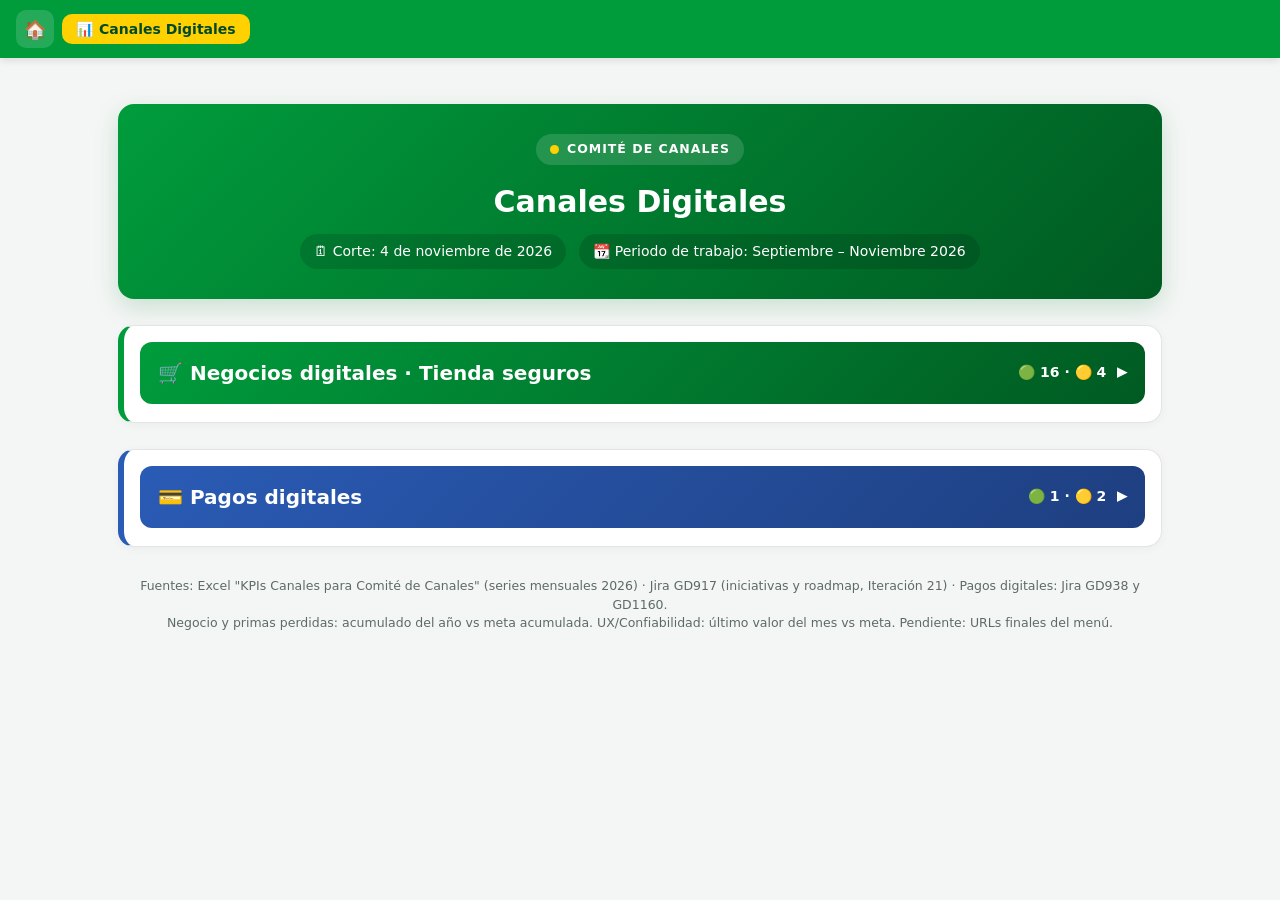
==== commit 8db076cd: "Pagos digitales: iniciativas de trabajo (Finanseguros Fase I, Suscripcion, Mejoras INS) y roadmap co" ====
--- a/Canales_Digitales.html
+++ b/Canales_Digitales.html
@@ -149,7 +149,8 @@
  .kpi-grid{grid-template-columns:1fr}
  .kpi .cur{font-size:20px}
  .proposito-banner{padding:12px}
- .proposito-banner p{font-size:13.5px}
+ .proposito-banner p{font-size:15px}
+ .proposito-banner{padding:16px 18px}
  .modal-card{padding:16px}
  .hist-board{gap:6px}
  .hb{font-size:11px;padding:4px 9px}
@@ -199,10 +200,13 @@
 .hist-all-link:hover{background:#e0ebe4;text-decoration:underline}
 
 /* banner de propósito */
-.proposito-banner{display:flex;gap:12px;align-items:flex-start;background:linear-gradient(135deg,var(--verde-suave),#fff);border:1px solid #cfe8d8;border-left:5px solid var(--verde);border-radius:12px;padding:14px 16px;margin:14px 0 4px}
-.proposito-banner .pb-ico{font-size:22px;line-height:1.2;flex-shrink:0}
-.proposito-banner p{margin:0;font-size:14.5px;line-height:1.5;color:var(--verde-md);font-style:italic}
-.proposito-banner p strong{font-style:normal;color:var(--verde-md)}
+.proposito-banner{display:flex;gap:16px;align-items:center;background:linear-gradient(135deg,var(--verde) 0%,var(--verde-md) 100%);border:none;border-radius:16px;padding:22px 24px;margin:16px 0 6px;box-shadow:0 6px 20px rgba(0,120,46,.22);position:relative;overflow:hidden}
+.proposito-banner::after{content:'';position:absolute;right:-30px;top:-30px;width:140px;height:140px;border-radius:50%;background:rgba(255,255,255,.08)}
+.proposito-banner .pb-ico{width:46px;height:46px;flex-shrink:0;color:var(--amarillo);background:rgba(255,255,255,.14);border-radius:12px;padding:9px;z-index:1}
+.proposito-banner .pb-text{z-index:1}
+.proposito-banner .pb-tag{display:inline-block;font-size:11px;font-weight:800;letter-spacing:.1em;text-transform:uppercase;color:var(--amarillo);margin-bottom:4px}
+.proposito-banner p{margin:0;font-size:18px;line-height:1.45;color:#fff;font-weight:600;font-style:normal}
+.proposito-banner p strong{color:var(--amarillo);font-weight:800}
 .hs{font-size:10.5px;font-weight:700;padding:1px 7px;border-radius:999px;white-space:nowrap;flex-shrink:0}
 .hs.ok{background:#e4f5ea;color:var(--ok)}
 .hs.warn{background:#fdf3d7;color:#8a6500}
@@ -210,6 +214,7 @@
 .hs.bad{background:#fbe6de;color:#b33c17}
 .hs.stop{background:#f1f1f1;color:#777}
 
+.rm-hu{border:1px solid var(--bord);border-radius:10px;padding:10px 14px;margin:8px 0;background:#fff}.rm-hu summary{cursor:pointer;font-size:14px;font-weight:700;color:var(--verde-md)}.rm-hu summary:focus-visible{outline:3px solid var(--amarillo);outline-offset:2px}.rm-hu[open] summary{margin-bottom:8px}
 </style></head>
 <body data-informe="canales-digitales">
 <div id="hub-nav"></div>
@@ -224,7 +229,7 @@
  <section class="activo collapsed" id="ventas-digitales">
   <div class="activo-bar verde" role="button" tabindex="0" aria-expanded="false" data-activo="vd"><h2>🛒 Negocios digitales · Tienda seguros</h2><span class="bar-counters">🟢 16 · 🟡 4<span class="bar-toggle">▼</span></span></div>
   <div class="activo-body">
-  <div class="proposito-banner"><span class="pb-ico">🎯</span><p><strong>Propósito.</strong> Revolucionar la forma de comprar seguros, haciéndolos accesibles, simples y al alcance de todos, que comprar un seguro sea tan fácil y natural como cualquier compra en línea.</p></div>
+  <div class="proposito-banner"><svg class="pb-ico" viewBox="0 0 24 24" fill="none" stroke="currentColor" stroke-width="1.8" stroke-linecap="round" stroke-linejoin="round" aria-hidden="true"><path d="M9 18h6"/><path d="M10 22h4"/><path d="M15.09 14c.18-.98.65-1.74 1.41-2.5A4.65 4.65 0 0 0 18 8 6 6 0 0 0 6 8c0 1 .23 2.23 1.5 3.5.76.76 1.23 1.52 1.41 2.5"/></svg><div class="pb-text"><span class="pb-tag">Nuestro propósito</span><p>Hacer que <strong>comprar y vender seguros</strong> sea tan fácil y natural como cualquier compra en línea.</p></div></div>
   <div class="chips"><span class="chip">16 terminadas</span><span class="chip">4 en curso</span></div>
   <p class="proposito"><strong>Ventas Digitales (Tienda de Seguros).</strong> Canal digital de cotización, emisión y venta asistida de seguros. Cada indicador muestra su valor actual, el % de cumplimiento vs la meta y la iniciativa en curso que lo impacta.</p>
 
@@ -376,15 +381,53 @@
  </section>
 
  <section class="activo azul-activo collapsed" id="pagos-digitales">
-  <div class="activo-bar azul" role="button" tabindex="0" aria-expanded="false" data-activo="pd"><h2>💳 Pagos digitales</h2><span class="bar-counters"><span class="bar-toggle">▼</span></span></div>
+  <div class="activo-bar azul" role="button" tabindex="0" aria-expanded="false" data-activo="pd"><h2>💳 Pagos digitales</h2><span class="bar-counters">🟢 1 · 🟡 2<span class="bar-toggle">▼</span></span></div>
   <div class="activo-body">
-  <p class="proposito"><strong>Pagos Digitales (Pasarela de Pagos).</strong> Recaudo y pagos en línea. Solo monitoreo de indicadores: cada tarjeta muestra el valor actual, el % de cumplimiento vs meta y su tendencia.</p>
+  <div class="proposito-banner" style="background:linear-gradient(135deg,#2a5bb5 0%,#1e3f80 100%);box-shadow:0 6px 20px rgba(30,63,128,.22)"><svg class="pb-ico" viewBox="0 0 24 24" fill="none" stroke="currentColor" stroke-width="1.8" stroke-linecap="round" stroke-linejoin="round" aria-hidden="true"><path d="M9 18h6"/><path d="M10 22h4"/><path d="M15.09 14c.18-.98.65-1.74 1.41-2.5A4.65 4.65 0 0 0 18 8 6 6 0 0 0 6 8c0 1 .23 2.23 1.5 3.5.76.76 1.23 1.52 1.41 2.5"/></svg><div class="pb-text"><span class="pb-tag">Nuestro propósito</span><p>Habilitar el <strong>recaudo y los pagos en línea</strong> con una pasarela confiable, rápida y segura, para que pagar sea tan simple y transparente como cualquier transacción digital.</p></div></div>
+  <div class="chips"><span class="chip">1 terminada</span><span class="chip">2 en curso</span></div>
+  <p class="proposito"><strong>Pagos Digitales (Pasarela de Pagos).</strong> Recaudo y pagos en línea. Los KPIs muestran el valor actual, el % de cumplimiento vs la meta y su tendencia; las iniciativas y el roadmap salen de los tableros Jira GD938 y GD1160.</p>
+
   <div class="acc" id="acc-pas-kpis"><div class="acc-head"><span class="t">📊 KPIs</span><button class="acc-toggle">Ver ▾</button></div>
    <div class="acc-body"><div class="kpi-container" data-group="pagos-digitales"></div><button class="collapse">▲ Contraer</button></div></div>
- </div>
+
+  <div class="acc" id="acc-pas-ini"><div class="acc-head"><span class="t">📋 Iniciativas de trabajo</span><button class="acc-toggle">Ver ▾</button></div>
+   <div class="acc-body"><table class="ini-table"><thead><tr><th>Iniciativa</th><th>Inicio desarrollo</th><th>Fin desarrollo</th><th>Avance</th><th>Estado</th><th>Pendientes en curso</th><th>KPI que impacta</th><th>Épica(s)</th></tr></thead><tbody><tr class="ini-row" data-row="p1"><td data-label="Iniciativa"><button class="exp" aria-expanded="false" data-row="p1">▸</button> Finanseguros Fase I<br><small>Ya incluye observabilidad Datadog</small></td><td data-label="Inicio desarrollo">4 jul 2025</td><td data-label="Fin desarrollo">4 nov 2026</td><td data-label="Avance"><div class="avance"><span style="width:100%"></span></div><small>100%</small></td><td data-label="Estado"><span class="st ok">Terminada</span></td><td data-label="Pendientes en curso" class="pend-cell"><span class="pend-done">✓ Finalizada</span></td><td data-label="KPI que impacta">Recaudo digital / Total Recaudo</td><td data-label="Épica(s)"><a href="https://jirasegurosbolivar.atlassian.net/browse/GD1160-1" target="_blank" rel="noopener">GD1160-1</a></td></tr><tr class="desc-row" data-descrow="p1" hidden><td colspan="8"><div class="md" data-md="**Qué es:** Finanseguros como medio de pago en Pagos en Línea: financiar el pago, firmar el pagaré digital y pagar la primera cuota.
+
+**Qué se trabajó:**
+- Cotización de financiación con cálculo de cuotas y débito automático.
+- Firma de pagaré con OTP y certificado Deceval.
+- Captura de datos MURIC y redirección cifrada desde Pagos en Línea.
+- Infraestructura, ajustes CNTI, paso y salida a producción.
+
+**Observabilidad:** ya incluye observabilidad con Datadog.
+
+**Estado:** terminada el 4 nov 2026."></div><div class="hist-wrap"><div class="hist-board"><span class="hb hb-tot"><b>29</b> trabajadas</span><span class="hb hb-ok"><b>29</b> terminadas</span><span class="hb hb-cur"><b>0</b> en curso</span></div><div class="hist-cap">📋 Historias de la iniciativa (Jira, corte 9 nov 2026)</div><a class="hist-all-link" href="https://jirasegurosbolivar.atlassian.net/issues/?jql=parent%20%3D%20GD1160-1%20ORDER%20BY%20status" target="_blank" rel="noopener">🔗 Ver el 100% de las historias en Jira</a><ul class="hist-list hist-scroll"><li><a href="https://jirasegurosbolivar.atlassian.net/browse/GD1160-184" target="_blank" rel="noopener">GD1160-184</a> <span class="hs ok">Hecho</span> <span class="ht">[MURIC] Servicio de envío de datos a Terceros (pendiente proveedor)</span></li><li><a href="https://jirasegurosbolivar.atlassian.net/browse/GD1160-185" target="_blank" rel="noopener">GD1160-185</a> <span class="hs ok">Hecho</span> <span class="ht">Corrección de flujos - Finanseguros como medio de pago</span></li><li><a href="https://jirasegurosbolivar.atlassian.net/browse/GD1160-186" target="_blank" rel="noopener">GD1160-186</a> <span class="hs ok">Hecho</span> <span class="ht">Crear nuevos procedimientos de BD para finanseguros como medio de pago</span></li><li><a href="https://jirasegurosbolivar.atlassian.net/browse/GD1160-187" target="_blank" rel="noopener">GD1160-187</a> <span class="hs ok">Hecho</span> <span class="ht">Reporte de pagares digitales de finanseguros</span></li><li><a href="https://jirasegurosbolivar.atlassian.net/browse/GD1160-188" target="_blank" rel="noopener">GD1160-188</a> <span class="hs ok">Hecho</span> <span class="ht">[Configuración] Solicitar infraestructura y repos GitHub</span></li><li><a href="https://jirasegurosbolivar.atlassian.net/browse/GD1160-189" target="_blank" rel="noopener">GD1160-189</a> <span class="hs ok">Hecho</span> <span class="ht">[Configuración] Crear proyectos de Front y Back</span></li><li><a href="https://jirasegurosbolivar.atlassian.net/browse/GD1160-226" target="_blank" rel="noopener">GD1160-226</a> <span class="hs ok">Hecho</span> <span class="ht">Preparación de paso a producción para Finanseguros Medio Pago</span></li><li><a href="https://jirasegurosbolivar.atlassian.net/browse/GD1160-247" target="_blank" rel="noopener">GD1160-247</a> <span class="hs ok">Hecho</span> <span class="ht">Finanseguros - Ajustes CNTI Infraestructura</span></li><li><a href="https://jirasegurosbolivar.atlassian.net/browse/GD1160-381" target="_blank" rel="noopener">GD1160-381</a> <span class="hs ok">Hecho</span> <span class="ht">Salida producción Finanseguros Medio Pago</span></li><li><a href="https://jirasegurosbolivar.atlassian.net/browse/GD1160-5" target="_blank" rel="noopener">GD1160-5</a> <span class="hs ok">Producción</span> <span class="ht">[Firma] Llamado a pago en línea para primera cuota</span></li><li><a href="https://jirasegurosbolivar.atlassian.net/browse/GD1160-6" target="_blank" rel="noopener">GD1160-6</a> <span class="hs ok">Producción</span> <span class="ht">[MURIC] Recepción y desencripción de datos en Finanseguros</span></li><li><a href="https://jirasegurosbolivar.atlassian.net/browse/GD1160-9" target="_blank" rel="noopener">GD1160-9</a> <span class="hs ok">Producción</span> <span class="ht">[Cotizaciones] Servicio para productos financiables</span></li><li><a href="https://jirasegurosbolivar.atlassian.net/browse/GD1160-10" target="_blank" rel="noopener">GD1160-10</a> <span class="hs ok">Producción</span> <span class="ht">[MURIC] Pantalla de captura de datos MURIC</span></li><li><a href="https://jirasegurosbolivar.atlassian.net/browse/GD1160-11" target="_blank" rel="noopener">GD1160-11</a> <span class="hs ok">Producción</span> <span class="ht">[Cotizaciones] Procedimientos para crear cotización</span></li><li><a href="https://jirasegurosbolivar.atlassian.net/browse/GD1160-12" target="_blank" rel="noopener">GD1160-12</a> <span class="hs ok">Producción</span> <span class="ht">[Pago en Linea] Ajuste pantalla de deuda para incluir funcionalidad de Finanseguros</span></li><li><a href="https://jirasegurosbolivar.atlassian.net/browse/GD1160-13" target="_blank" rel="noopener">GD1160-13</a> <span class="hs ok">Producción</span> <span class="ht">[Pago en Línea] Servicio de consulta de cotización en estado Pendiente-Confirmar</span></li><li><a href="https://jirasegurosbolivar.atlassian.net/browse/GD1160-15" target="_blank" rel="noopener">GD1160-15</a> <span class="hs ok">Producción</span> <span class="ht">[Deuda] Llamado a deuda Finanseguros Step function</span></li><li><a href="https://jirasegurosbolivar.atlassian.net/browse/GD1160-16" target="_blank" rel="noopener">GD1160-16</a> <span class="hs ok">Producción</span> <span class="ht">[Pago en Línea] Redirección a Finanseguros con datos cifrados</span></li><li><a href="https://jirasegurosbolivar.atlassian.net/browse/GD1160-17" target="_blank" rel="noopener">GD1160-17</a> <span class="hs ok">Producción</span> <span class="ht">[Firma] Servicio de firma de pagaré con certificado Deceval</span></li><li><a href="https://jirasegurosbolivar.atlassian.net/browse/GD1160-18" target="_blank" rel="noopener">GD1160-18</a> <span class="hs ok">Producción</span> <span class="ht">[Cotizaciones] Pantalla de cotización con cálculo de cuotas y débito automático</span></li><li><a href="https://jirasegurosbolivar.atlassian.net/browse/GD1160-19" target="_blank" rel="noopener">GD1160-19</a> <span class="hs ok">Producción</span> <span class="ht">[Cotizaciones] Servicio de línea de crédito ppr_alternativas</span></li><li><a href="https://jirasegurosbolivar.atlassian.net/browse/GD1160-20" target="_blank" rel="noopener">GD1160-20</a> <span class="hs ok">Producción</span> <span class="ht">[Cotizaciones] Eliminación de cotización existente</span></li><li><a href="https://jirasegurosbolivar.atlassian.net/browse/GD1160-21" target="_blank" rel="noopener">GD1160-21</a> <span class="hs ok">Producción</span> <span class="ht">Infraestructura de Finanseguros</span></li><li><a href="https://jirasegurosbolivar.atlassian.net/browse/GD1160-23" target="_blank" rel="noopener">GD1160-23</a> <span class="hs ok">Producción</span> <span class="ht">[Cotizaciones] Procedimientos para gestión de pagares</span></li><li><a href="https://jirasegurosbolivar.atlassian.net/browse/GD1160-24" target="_blank" rel="noopener">GD1160-24</a> <span class="hs ok">Producción</span> <span class="ht">[Cotizaciones] Servicio orquestador de creación de cotización y pagaré</span></li><li><a href="https://jirasegurosbolivar.atlassian.net/browse/GD1160-25" target="_blank" rel="noopener">GD1160-25</a> <span class="hs ok">Producción</span> <span class="ht">[Cotizaciones] Crear proxy de Deceval</span></li><li><a href="https://jirasegurosbolivar.atlassian.net/browse/GD1160-26" target="_blank" rel="noopener">GD1160-26</a> <span class="hs ok">Producción</span> <span class="ht">[MURIC] Llamado a deuda Finanseguros</span></li><li><a href="https://jirasegurosbolivar.atlassian.net/browse/GD1160-27" target="_blank" rel="noopener">GD1160-27</a> <span class="hs ok">Producción</span> <span class="ht">[Firma] Pantalla de firma de pagaré con OTP</span></li><li><a href="https://jirasegurosbolivar.atlassian.net/browse/GD1160-254" target="_blank" rel="noopener">GD1160-254</a> <span class="hs ok">Producción</span> <span class="ht">Finanseguros Desktop - Ajustar la pantalla de simulación a la diseñada (Figma)</span></li></ul></div></td></tr><tr class="ini-row" data-row="p2"><td data-label="Iniciativa"><button class="exp" aria-expanded="false" data-row="p2">▸</button> Suscripción</td><td data-label="Inicio desarrollo">ago 2025</td><td data-label="Fin desarrollo"><span class="fin-comp">Compromiso: 4 nov</span></td><td data-label="Avance"><div class="avance"><span style="width:96%"></span></div><small>96%</small></td><td data-label="Estado"><span class="st curso">En curso</span></td><td data-label="Pendientes en curso" class="pend-cell">Nequi (creación de suscripción), cobro automático y pruebas E2E de pagos por suscripción en curso.</td><td data-label="KPI que impacta">Recaudo digital / Total Recaudo</td><td data-label="Épica(s)"><a href="https://jirasegurosbolivar.atlassian.net/browse/GD1160-249" target="_blank" rel="noopener">GD1160-249</a> <a href="https://jirasegurosbolivar.atlassian.net/browse/GD1160-243" target="_blank" rel="noopener">GD1160-243</a> <a href="https://jirasegurosbolivar.atlassian.net/browse/GD1160-450" target="_blank" rel="noopener">GD1160-450</a> <a href="https://jirasegurosbolivar.atlassian.net/browse/GD938-1484" target="_blank" rel="noopener">GD938-1484</a> <a href="https://jirasegurosbolivar.atlassian.net/browse/GD938-1549" target="_blank" rel="noopener">GD938-1549</a></td></tr><tr class="desc-row" data-descrow="p2" hidden><td colspan="8"><div class="md" data-md="**Qué es:** pagos recurrentes por suscripción en el Gateway de pagos (tarjetas y Nequi) con cobro automático, reportes y notificaciones.
+
+**Qué se trabajó:**
+- Creación y cobro de suscripciones con tarjetas débito/crédito y Nequi, dos intentos diarios de cobro y reactivación asistida.
+- API de orden de cobro en el Gateway y consumo desde Pagos Recurrentes (Tronador 0700).
+- Reporte y conciliación, notificaciones de cobro aprobado/rechazado y plantillas de cancelación.
+- Desacople del flujo de suscripciones del switch de contingencia.
+
+**Pendiente:** cierre de Nequi y cobro automático. Las HU del módulo de consulta y administración de suscripciones se trabajan en Renovación Gateway."></div><div class="hist-wrap"><div class="hist-board"><span class="hb hb-tot"><b>74</b> trabajadas</span><span class="hb hb-ok"><b>71</b> terminadas</span><span class="hb hb-cur"><b>3</b> en curso</span></div><div class="hist-cap">📋 Historias de la iniciativa (Jira, corte 9 nov 2026)</div><a class="hist-all-link" href="https://jirasegurosbolivar.atlassian.net/issues/?jql=parent%20in%20(GD1160-243%2C%20GD1160-450%2C%20GD938-1484%2C%20GD938-1549)%20ORDER%20BY%20status" target="_blank" rel="noopener">🔗 Ver el 100% de las historias en Jira</a><ul class="hist-list hist-scroll"><li><a href="https://jirasegurosbolivar.atlassian.net/browse/GD1160-417" target="_blank" rel="noopener">GD1160-417</a> <span class="hs curso">En Progreso</span> <span class="ht">Pruebas E2E pagos suscripción con usuario</span></li><li><a href="https://jirasegurosbolivar.atlassian.net/browse/GD1160-451" target="_blank" rel="noopener">GD1160-451</a> <span class="hs curso">En Progreso</span> <span class="ht">Creación suscripción Nequi</span></li><li><a href="https://jirasegurosbolivar.atlassian.net/browse/GD1160-468" target="_blank" rel="noopener">GD1160-468</a> <span class="hs curso">En Progreso</span> <span class="ht">Ejecución de Cobro Automático</span></li><li><a href="https://jirasegurosbolivar.atlassian.net/browse/GD1160-241" target="_blank" rel="noopener">GD1160-241</a> <span class="hs ok">Terminada</span> <span class="ht">Cálculo por porcentaje + suscripciones - cupones</span></li><li><a href="https://jirasegurosbolivar.atlassian.net/browse/GD1160-250" target="_blank" rel="noopener">GD1160-250</a> <span class="hs ok">Terminada</span> <span class="ht">Construir API de orden de cobro en el Gateway de pagos</span></li><li><a href="https://jirasegurosbolivar.atlassian.net/browse/GD1160-258" target="_blank" rel="noopener">GD1160-258</a> <span class="hs ok">Terminada</span> <span class="ht">Desactivar el cobro automático recurrente de suscripciones en el Gateway de pagos</span></li><li><a href="https://jirasegurosbolivar.atlassian.net/browse/GD1160-262" target="_blank" rel="noopener">GD1160-262</a> <span class="hs ok">Terminada</span> <span class="ht">Crear colección cobros_suscripcion en MongoDB para almacenar los cobros de suscripción en el Gateway de pagos</span></li><li><a href="https://jirasegurosbolivar.atlassian.net/browse/GD1160-266" target="_blank" rel="noopener">GD1160-266</a> <span class="hs ok">Terminada</span> <span class="ht">Asociar el subcliente SASM_Suscriptions a las transacciones de SASM en el Gateway de pagos</span></li><li><a href="https://jirasegurosbolivar.atlassian.net/browse/GD1160-270" target="_blank" rel="noopener">GD1160-270</a> <span class="hs ok">Terminada</span> <span class="ht">Permitir a Pagos en Línea crear la suscripción con el subcliente SEGBOL-0005</span></li><li><a href="https://jirasegurosbolivar.atlassian.net/browse/GD1160-278" target="_blank" rel="noopener">GD1160-278</a> <span class="hs ok">Terminada</span> <span class="ht">Ajustar el reporte del Gateway de pagos: columnas de conciliación y filtro por rango de fechas y subcliente</span></li><li><a href="https://jirasegurosbolivar.atlassian.net/browse/GD1160-282" target="_blank" rel="noopener">GD1160-282</a> <span class="hs ok">Terminada</span> <span class="ht">Realizar dos intentos de cobro de suscripción en Pagos Recurrentes (12:00 y 17:00)</span></li><li><a href="https://jirasegurosbolivar.atlassian.net/browse/GD1160-286" target="_blank" rel="noopener">GD1160-286</a> <span class="hs ok">Terminada</span> <span class="ht">Almacenar las transacciones rechazadas en la colección MongoDB de Pagos Recurrentes</span></li><li><a href="https://jirasegurosbolivar.atlassian.net/browse/GD1160-290" target="_blank" rel="noopener">GD1160-290</a> <span class="hs ok">Terminada</span> <span class="ht">Consumir desde Pagos Recurrentes el API de orden de cobro del Gateway a partir de la facturación CC-Suscripción en Tronador 0700</span></li><li><a href="https://jirasegurosbolivar.atlassian.net/browse/GD1160-294" target="_blank" rel="noopener">GD1160-294</a> <span class="hs ok">Terminada</span> <span class="ht">Quitar la lógica de eventos de cambio de valor en Pagos Recurrentes para el cobro de suscripción</span></li><li><a href="https://jirasegurosbolivar.atlassian.net/browse/GD1160-298" target="_blank" rel="noopener">GD1160-298</a> <span class="hs ok">Terminada</span> <span class="ht">Upstream: validar el timeout de facturas en Tronador para el cobro de suscripción</span></li><li><a href="https://jirasegurosbolivar.atlassian.net/browse/GD1160-366" target="_blank" rel="noopener">GD1160-366</a> <span class="hs ok">Terminada</span> <span class="ht">Proceso de suscripción</span></li><li><a href="https://jirasegurosbolivar.atlassian.net/browse/GD1160-369" target="_blank" rel="noopener">GD1160-369</a> <span class="hs ok">Terminada</span> <span class="ht">Validar y limitar el máximo de dos intentos diarios por cobro de suscripción</span></li><li><a href="https://jirasegurosbolivar.atlassian.net/browse/GD1160-372" target="_blank" rel="noopener">GD1160-372</a> <span class="hs ok">Terminada</span> <span class="ht">Suscripciones</span></li><li><a href="https://jirasegurosbolivar.atlassian.net/browse/GD1160-394" target="_blank" rel="noopener">GD1160-394</a> <span class="hs ok">Terminada</span> <span class="ht">Flujo de suscripción</span></li><li><a href="https://jirasegurosbolivar.atlassian.net/browse/GD1160-411" target="_blank" rel="noopener">GD1160-411</a> <span class="hs ok">Terminada</span> <span class="ht">No se esta creando el subcliente desde pagos en linea, al momento de crear la suscripción desde tienda</span></li><li><a href="https://jirasegurosbolivar.atlassian.net/browse/GD1160-412" target="_blank" rel="noopener">GD1160-412</a> <span class="hs ok">Terminada</span> <span class="ht">Emisión de suscripción falla desde tienda, porque el gateway aprueba la transacción sin asignar el customer de pago desde la pasarela</span></li><li><a href="https://jirasegurosbolivar.atlassian.net/browse/GD1160-416" target="_blank" rel="noopener">GD1160-416</a> <span class="hs ok">Terminada</span> <span class="ht">Reporte no muestra el Subcliente asociado a las suscripciones</span></li><li><a href="https://jirasegurosbolivar.atlassian.net/browse/GD1160-456" target="_blank" rel="noopener">GD1160-456</a> <span class="hs ok">Terminada</span> <span class="ht">Creación suscripción Nequi APIs | Nequi Conecta</span></li><li><a href="https://jirasegurosbolivar.atlassian.net/browse/GD1160-462" target="_blank" rel="noopener">GD1160-462</a> <span class="hs ok">Terminada</span> <span class="ht">Creación suscripción Nequi QA</span></li><li><a href="https://jirasegurosbolivar.atlassian.net/browse/GD1160-463" target="_blank" rel="noopener">GD1160-463</a> <span class="hs ok">Terminada</span> <span class="ht">Incluir estado pendiente en reporte de suscripciones (Nequi)</span></li><li><a href="https://jirasegurosbolivar.atlassian.net/browse/GD1160-465" target="_blank" rel="noopener">GD1160-465</a> <span class="hs ok">Terminada</span> <span class="ht">Implementar lógica caducar suscripción de Nequi</span></li><li><a href="https://jirasegurosbolivar.atlassian.net/browse/GD1160-466" target="_blank" rel="noopener">GD1160-466</a> <span class="hs ok">Terminada</span> <span class="ht">Validar cliente / subcliente para suscripciones Nequi</span></li><li><a href="https://jirasegurosbolivar.atlassian.net/browse/GD1160-476" target="_blank" rel="noopener">GD1160-476</a> <span class="hs ok">Terminada</span> <span class="ht">Creación suscripción cobro automatico Nequi APIs | Nequi Conecta</span></li><li><a href="https://jirasegurosbolivar.atlassian.net/browse/GD1160-477" target="_blank" rel="noopener">GD1160-477</a> <span class="hs ok">Terminada</span> <span class="ht">Creación suscripción Nequi QA Validacion de estados</span></li><li><a href="https://jirasegurosbolivar.atlassian.net/browse/GD1160-478" target="_blank" rel="noopener">GD1160-478</a> <span class="hs ok">Terminada</span> <span class="ht">Creación suscripción Nequi QA Validacion de errores</span></li><li><a href="https://jirasegurosbolivar.atlassian.net/browse/GD1160-479" target="_blank" rel="noopener">GD1160-479</a> <span class="hs ok">Terminada</span> <span class="ht">Creación suscripción Nequi QA chequear credenciales token si es suscripcion</span></li><li><a href="https://jirasegurosbolivar.atlassian.net/browse/GD1160-481" target="_blank" rel="noopener">GD1160-481</a> <span class="hs ok">Terminada</span> <span class="ht">Revisión de estado rechazado y finalizado para suscripciones (Nequi)</span></li><li><a href="https://jirasegurosbolivar.atlassian.net/browse/GD1160-482" target="_blank" rel="noopener">GD1160-482</a> <span class="hs ok">Terminada</span> <span class="ht">Revisión de estados transacción y suscripción en history (Nequi)</span></li><li><a href="https://jirasegurosbolivar.atlassian.net/browse/GD938-903" target="_blank" rel="noopener">GD938-903</a> <span class="hs ok">Terminada</span> <span class="ht">Crear TRX a Gateway de pagos con la suscripción</span></li><li><a href="https://jirasegurosbolivar.atlassian.net/browse/GD938-1486" target="_blank" rel="noopener">GD938-1486</a> <span class="hs ok">Terminada</span> <span class="ht">Validación de Pago Exitoso para Creación de Suscripción</span></li><li><a href="https://jirasegurosbolivar.atlassian.net/browse/GD938-1550" target="_blank" rel="noopener">GD938-1550</a> <span class="hs ok">Terminada</span> <span class="ht">Notificar creación de suscripción</span></li><li><a href="https://jirasegurosbolivar.atlassian.net/browse/GD938-1554" target="_blank" rel="noopener">GD938-1554</a> <span class="hs ok">Terminada</span> <span class="ht">Implementación de plantillas para cancelacion de suscripcion</span></li><li><a href="https://jirasegurosbolivar.atlassian.net/browse/GD938-1567" target="_blank" rel="noopener">GD938-1567</a> <span class="hs ok">Terminada</span> <span class="ht">Corrección fechas de suscripciones</span></li><li><a href="https://jirasegurosbolivar.atlassian.net/browse/GD938-1581" target="_blank" rel="noopener">GD938-1581</a> <span class="hs ok">Terminada</span> <span class="ht">Cambios en la suscripción</span></li><li><a href="https://jirasegurosbolivar.atlassian.net/browse/GD938-1586" target="_blank" rel="noopener">GD938-1586</a> <span class="hs ok">Terminada</span> <span class="ht">Configurar Gateway de pagos</span></li><li><a href="https://jirasegurosbolivar.atlassian.net/browse/GD938-1590" target="_blank" rel="noopener">GD938-1590</a> <span class="hs ok">Terminada</span> <span class="ht">pagos por suscripción</span></li><li><a href="https://jirasegurosbolivar.atlassian.net/browse/GD938-1624" target="_blank" rel="noopener">GD938-1624</a> <span class="hs ok">Terminada</span> <span class="ht">Revisión del proceso de suscripciones</span></li><li><a href="https://jirasegurosbolivar.atlassian.net/browse/GD938-1639" target="_blank" rel="noopener">GD938-1639</a> <span class="hs ok">Terminada</span> <span class="ht">Pruebas integrales - Tienda Mascotas - Suscripciones</span></li><li><a href="https://jirasegurosbolivar.atlassian.net/browse/GD938-1809" target="_blank" rel="noopener">GD938-1809</a> <span class="hs ok">Terminada</span> <span class="ht">Pruebas suscripciones</span></li><li><a href="https://jirasegurosbolivar.atlassian.net/browse/GD938-1831" target="_blank" rel="noopener">GD938-1831</a> <span class="hs ok">Terminada</span> <span class="ht">Suscripciones con cuotas atrasadas</span></li><li><a href="https://jirasegurosbolivar.atlassian.net/browse/GD938-1835" target="_blank" rel="noopener">GD938-1835</a> <span class="hs ok">Terminada</span> <span class="ht">Ejecución de matriz de escenarios posibles del flujo de suscripción</span></li><li><a href="https://jirasegurosbolivar.atlassian.net/browse/GD938-1862" target="_blank" rel="noopener">GD938-1862</a> <span class="hs ok">Terminada</span> <span class="ht">Desacoplar flujo de suscripciones del switch de contingencia</span></li><li><a href="https://jirasegurosbolivar.atlassian.net/browse/GD938-1877" target="_blank" rel="noopener">GD938-1877</a> <span class="hs ok">Terminada</span> <span class="ht">Ajuste para el switch de suscripciones en la contingencia</span></li><li><a href="https://jirasegurosbolivar.atlassian.net/browse/GD938-1894" target="_blank" rel="noopener">GD938-1894</a> <span class="hs ok">Terminada</span> <span class="ht">Configuración de proyecto Pagos Digitales</span></li><li><a href="https://jirasegurosbolivar.atlassian.net/browse/GD938-1914" target="_blank" rel="noopener">GD938-1914</a> <span class="hs ok">Terminada</span> <span class="ht">Entendimiento y configuración inicial de Gateway de Pagos</span></li><li><a href="https://jirasegurosbolivar.atlassian.net/browse/GD938-1967" target="_blank" rel="noopener">GD938-1967</a> <span class="hs ok">Terminada</span> <span class="ht">Notificar cobro aprobado de suscripción</span></li><li><a href="https://jirasegurosbolivar.atlassian.net/browse/GD938-1998" target="_blank" rel="noopener">GD938-1998</a> <span class="hs ok">Terminada</span> <span class="ht">Notificar cobro rechazado de suscripción</span></li><li><a href="https://jirasegurosbolivar.atlassian.net/browse/GD938-2037" target="_blank" rel="noopener">GD938-2037</a> <span class="hs ok">Terminada</span> <span class="ht">PL - Consulta de transacción por factura</span></li><li><a href="https://jirasegurosbolivar.atlassian.net/browse/GD938-2044" target="_blank" rel="noopener">GD938-2044</a> <span class="hs ok">Terminada</span> <span class="ht">Inconvenientes dobles descuentos pagos por suscripción</span></li><li><a href="https://jirasegurosbolivar.atlassian.net/browse/GD938-2080" target="_blank" rel="noopener">GD938-2080</a> <span class="hs ok">Terminada</span> <span class="ht">Ajuste por cambio en consumo de pagos recurrentes - salud a su medida</span></li><li><a href="https://jirasegurosbolivar.atlassian.net/browse/GD938-2101" target="_blank" rel="noopener">GD938-2101</a> <span class="hs ok">Terminada</span> <span class="ht">GW - Reactivación de suscripciones</span></li><li><a href="https://jirasegurosbolivar.atlassian.net/browse/GD938-2104" target="_blank" rel="noopener">GD938-2104</a> <span class="hs ok">Terminada</span> <span class="ht">Ajuste y creación de scripts para tiempos de respuesta en cobros masivos de suscripciones</span></li><li><a href="https://jirasegurosbolivar.atlassian.net/browse/GD938-2127" target="_blank" rel="noopener">GD938-2127</a> <span class="hs ok">Terminada</span> <span class="ht">Análisis del flujo de suscripciones</span></li><li><a href="https://jirasegurosbolivar.atlassian.net/browse/GD938-2191" target="_blank" rel="noopener">GD938-2191</a> <span class="hs ok">Terminada</span> <span class="ht">Reactivación asistida de suscripciones en Gateway con validación de tokenización</span></li><li><a href="https://jirasegurosbolivar.atlassian.net/browse/GD938-2269" target="_blank" rel="noopener">GD938-2269</a> <span class="hs ok">Terminada</span> <span class="ht">No enviar callback en el llamado de cancelación de suscripción</span></li><li><a href="https://jirasegurosbolivar.atlassian.net/browse/GD938-2298" target="_blank" rel="noopener">GD938-2298</a> <span class="hs ok">Terminada</span> <span class="ht">No se habilita el botón &quot;Reactivar Suscripción&quot; cuando el estado es &quot;Cancelada por Reintentos&quot;</span></li><li><a href="https://jirasegurosbolivar.atlassian.net/browse/GD938-2335" target="_blank" rel="noopener">GD938-2335</a> <span class="hs ok">Terminada</span> <span class="ht">Añadir información para una suscripción reactivada</span></li><li><a href="https://jirasegurosbolivar.atlassian.net/browse/GD938-2670" target="_blank" rel="noopener">GD938-2670</a> <span class="hs ok">Terminada</span> <span class="ht">Apoyo - Conciliación Suscripciones</span></li><li><a href="https://jirasegurosbolivar.atlassian.net/browse/GD938-2686" target="_blank" rel="noopener">GD938-2686</a> <span class="hs ok">Terminada</span> <span class="ht">Revisión de suscripciones 00000</span></li><li><a href="https://jirasegurosbolivar.atlassian.net/browse/GD938-2687" target="_blank" rel="noopener">GD938-2687</a> <span class="hs ok">Terminada</span> <span class="ht">Revisión suscripciones</span></li><li><a href="https://jirasegurosbolivar.atlassian.net/browse/GD938-2688" target="_blank" rel="noopener">GD938-2688</a> <span class="hs ok">Terminada</span> <span class="ht">Revisión de suscripciones</span></li><li><a href="https://jirasegurosbolivar.atlassian.net/browse/GD938-2731" target="_blank" rel="noopener">GD938-2731</a> <span class="hs ok">Terminada</span> <span class="ht">War Room Suscripciones</span></li><li><a href="https://jirasegurosbolivar.atlassian.net/browse/GD938-2739" target="_blank" rel="noopener">GD938-2739</a> <span class="hs ok">Terminada</span> <span class="ht">Aplicación masiva de 548 facturas de suscripción validadas</span></li><li><a href="https://jirasegurosbolivar.atlassian.net/browse/GD938-3179" target="_blank" rel="noopener">GD938-3179</a> <span class="hs ok">Terminada</span> <span class="ht">Revisión suscripciones</span></li><li><a href="https://jirasegurosbolivar.atlassian.net/browse/GD938-3225" target="_blank" rel="noopener">GD938-3225</a> <span class="hs ok">Terminada</span> <span class="ht">Identificar fecha exacta de pago y fechas de cancelación, modificación y reactivación en el gateway de reporte de suscripción</span></li><li><a href="https://jirasegurosbolivar.atlassian.net/browse/GD938-3247" target="_blank" rel="noopener">GD938-3247</a> <span class="hs ok">Terminada</span> <span class="ht">Ajustes de visualización suscripciones</span></li><li><a href="https://jirasegurosbolivar.atlassian.net/browse/GD938-3271" target="_blank" rel="noopener">GD938-3271</a> <span class="hs ok">Terminada</span> <span class="ht">Generación de enlace Gateway-Suscripciones-CIA 2 - Transacciones aprobadas - ePayco</span></li><li><a href="https://jirasegurosbolivar.atlassian.net/browse/GD938-3289" target="_blank" rel="noopener">GD938-3289</a> <span class="hs ok">Terminada</span> <span class="ht">Pruebas suscripciones - Octubre</span></li><li><a href="https://jirasegurosbolivar.atlassian.net/browse/GD938-3303" target="_blank" rel="noopener">GD938-3303</a> <span class="hs ok">Terminada</span> <span class="ht">Generación de enlace Gateway-Suscripciones-CIA 3 - Transacciones aprobadas - ePayco</span></li></ul></div></td></tr><tr class="ini-row" data-row="p3"><td data-label="Iniciativa"><button class="exp" aria-expanded="false" data-row="p3">▸</button> Mejoras INS</td><td data-label="Inicio desarrollo">4 mar 2026</td><td data-label="Fin desarrollo"><span class="fin-comp">Compromiso: 31 dic</span></td><td data-label="Avance"><div class="avance"><span style="width:86%"></span></div><small>86%</small></td><td data-label="Estado"><span class="st curso">En curso</span></td><td data-label="Pendientes en curso" class="pend-cell">Mapeo de mensaje de rechazo en la pantalla de resultado de Pagos en Línea (backlog).</td><td data-label="KPI que impacta">INS Pagos en línea</td><td data-label="Épica(s)"><a href="https://jirasegurosbolivar.atlassian.net/browse/GD938-2423" target="_blank" rel="noopener">GD938-2423</a> <a href="https://jirasegurosbolivar.atlassian.net/browse/GD938-1265" target="_blank" rel="noopener">GD938-1265</a> <a href="https://jirasegurosbolivar.atlassian.net/browse/GD938-1495" target="_blank" rel="noopener">GD938-1495</a></td></tr><tr class="desc-row" data-descrow="p3" hidden><td colspan="8"><div class="md" data-md="**Qué es:** mejoras de experiencia en Pagos en Línea para aumentar el INS. Reúne la épica Entregas mejora INS Pagos en Línea y las épicas GD938-1265 y GD938-1495.
+
+**Qué se trabajó:**
+- Simplificación del flujo de creación de transacción y solicitud de campos al cliente.
+- Eliminación del bloqueo por Pago Pendiente.
+- Reubicación de términos y condiciones en la pantalla de deuda (en producción).
+- Manejo de expiración de transacciones, edición de email/celular y ajuste de mensajes del callback.
+
+**Pendiente:** mapeo de mensaje de rechazo en la pantalla de resultado (backlog)."></div><div class="hist-wrap"><div class="hist-board"><span class="hb hb-tot"><b>7</b> trabajadas</span><span class="hb hb-ok"><b>6</b> terminadas</span><span class="hb hb-cur"><b>1</b> en curso</span></div><div class="hist-cap">📋 Historias de la iniciativa (Jira, corte 9 nov 2026)</div><a class="hist-all-link" href="https://jirasegurosbolivar.atlassian.net/issues/?jql=parent%20in%20(GD938-2423%2C%20GD938-1265%2C%20GD938-1495)%20ORDER%20BY%20status" target="_blank" rel="noopener">🔗 Ver el 100% de las historias en Jira</a><ul class="hist-list hist-scroll"><li><a href="https://jirasegurosbolivar.atlassian.net/browse/GD938-2429" target="_blank" rel="noopener">GD938-2429</a> <span class="hs stop">Backlog</span> <span class="ht">PL - Mapeo de mensaje de rechazo en pantalla de resultado de Pagos en Línea</span></li><li><a href="https://jirasegurosbolivar.atlassian.net/browse/GD938-2425" target="_blank" rel="noopener">GD938-2425</a> <span class="hs ok">Cerrado</span> <span class="ht">GW - Cambio de mensajes en el Gateway de pagos - Eliminar texto de asistencia del callback</span></li><li><a href="https://jirasegurosbolivar.atlassian.net/browse/GD938-2138" target="_blank" rel="noopener">GD938-2138</a> <span class="hs ok">Cerrado</span> <span class="ht">Manejar expiración de transacciones y redirección a URL de return</span></li><li><a href="https://jirasegurosbolivar.atlassian.net/browse/GD938-1500" target="_blank" rel="noopener">GD938-1500</a> <span class="hs ok">Cerrado</span> <span class="ht">GW - Edición de Email y Celular en el Gateway de Pagos</span></li><li><a href="https://jirasegurosbolivar.atlassian.net/browse/GD938-1496" target="_blank" rel="noopener">GD938-1496</a> <span class="hs ok">Cerrado</span> <span class="ht">PL - Simplificación del Flujo de Creación de TRX</span></li><li><a href="https://jirasegurosbolivar.atlassian.net/browse/GD938-1266" target="_blank" rel="noopener">GD938-1266</a> <span class="hs ok">Cerrado</span> <span class="ht">Eliminación de Bloqueo por Pago Pendiente</span></li><li><a href="https://jirasegurosbolivar.atlassian.net/browse/GD938-2122" target="_blank" rel="noopener">GD938-2122</a> <span class="hs ok">Producción</span> <span class="ht">Reubicar aceptación de términos y condiciones en pantalla de deuda</span></li></ul></div></td></tr></tbody></table><button class="collapse">▲ Contraer</button></div></div>
+
+  <div class="acc" id="acc-pas-road"><div class="acc-head"><span class="t">🗺️ Roadmap</span><button class="acc-toggle">Ver ▾</button></div>
+   <div class="acc-body"><p class="proposito">Roadmap de Pagos digitales: Multioferta, Renovación Gateway y Finanseguros II. Cada barra va desde la creación de la épica o iniciativa en Jira hasta su fecha de compromiso; la línea amarilla marca el corte (9 nov). Debajo, las HU a trabajar de cada una.</p>
+    <div class="gantt"><div class="gantt-inner" id="gantt-pd"></div></div>
+    <div class="lgd" style="margin-top:8px"><span><i style="background:#009C3C"></i>En curso</span><span><i style="background:#7a5cc0"></i>Planeado</span><span><i style="background:#FFD100"></i>Hoy (9 nov)</span></div>
+    <div class="hist-wrap" style="margin-top:14px"><div class="hist-cap">📋 HU a trabajar por iniciativa del roadmap</div><details class="rm-hu"><summary>Multioferta · 4 HU · 4 por trabajar</summary><p class="proposito" style="margin:4px 0 8px">Épica <a href="https://jirasegurosbolivar.atlassian.net/browse/GD1160-433" target="_blank" rel="noopener">GD1160-433</a>.</p><div class="hist-board"><span class="hb hb-tot"><b>4</b> HU</span><span class="hb hb-ok"><b>0</b> terminadas</span><span class="hb hb-cur"><b>4</b> por trabajar</span></div><ul class="hist-list hist-scroll"><li><a href="https://jirasegurosbolivar.atlassian.net/browse/GD1160-434" target="_blank" rel="noopener">GD1160-434</a> <span class="hs stop">Por hacer</span> <span class="ht">Recibir 2 Referencias</span></li><li><a href="https://jirasegurosbolivar.atlassian.net/browse/GD1160-438" target="_blank" rel="noopener">GD1160-438</a> <span class="hs stop">Por hacer</span> <span class="ht">Consultar deuda paralela (dos pólizas provisorias)</span></li><li><a href="https://jirasegurosbolivar.atlassian.net/browse/GD1160-442" target="_blank" rel="noopener">GD1160-442</a> <span class="hs stop">Por hacer</span> <span class="ht">Consolidar / armar split</span></li><li><a href="https://jirasegurosbolivar.atlassian.net/browse/GD1160-446" target="_blank" rel="noopener">GD1160-446</a> <span class="hs stop">Por hacer</span> <span class="ht">Levantar Provisorios</span></li></ul></details><details class="rm-hu"><summary>Renovación Gateway de Pagos · 53 HU · 30 por trabajar</summary><p class="proposito" style="margin:4px 0 8px">Épica <a href="https://jirasegurosbolivar.atlassian.net/browse/GD938-1732" target="_blank" rel="noopener">GD938-1732</a>. Incluye las HU de administración y reportes de suscripciones (en progreso) y el ítem de Acceso clientes.</p><div class="hist-board"><span class="hb hb-tot"><b>53</b> HU</span><span class="hb hb-ok"><b>23</b> terminadas</span><span class="hb hb-cur"><b>30</b> por trabajar</span></div><ul class="hist-list hist-scroll"><li><a href="https://jirasegurosbolivar.atlassian.net/browse/GD938-1758" target="_blank" rel="noopener">GD938-1758</a> <span class="hs curso">En Progreso</span> <span class="ht">Reporte y estado transaccional</span></li><li><a href="https://jirasegurosbolivar.atlassian.net/browse/GD938-1778" target="_blank" rel="noopener">GD938-1778</a> <span class="hs curso">En Progreso</span> <span class="ht">Flujo de pago Nuvei - Split</span></li><li><a href="https://jirasegurosbolivar.atlassian.net/browse/GD938-1785" target="_blank" rel="noopener">GD938-1785</a> <span class="hs curso">En Progreso</span> <span class="ht">Flujo de pago Nequi</span></li><li><a href="https://jirasegurosbolivar.atlassian.net/browse/GD938-2521" target="_blank" rel="noopener">GD938-2521</a> <span class="hs curso">En Progreso</span> <span class="ht">Notificador Gateway</span></li><li><a href="https://jirasegurosbolivar.atlassian.net/browse/GD938-2526" target="_blank" rel="noopener">GD938-2526</a> <span class="hs curso">En Progreso</span> <span class="ht">Adaptación del Front-end a respuestas Java</span></li><li><a href="https://jirasegurosbolivar.atlassian.net/browse/GD938-2662" target="_blank" rel="noopener">GD938-2662</a> <span class="hs curso">En Progreso</span> <span class="ht">Auditoría de flujo de servicios</span></li><li><a href="https://jirasegurosbolivar.atlassian.net/browse/GD938-2666" target="_blank" rel="noopener">GD938-2666</a> <span class="hs curso">En Progreso</span> <span class="ht">Auditoría de procesos por usuario (nuevo)</span></li><li><a href="https://jirasegurosbolivar.atlassian.net/browse/GD938-2681" target="_blank" rel="noopener">GD938-2681</a> <span class="hs curso">En Progreso</span> <span class="ht">Pagos Mixtos: Abonos Parciales en Links de Pago ePayco</span></li><li><a href="https://jirasegurosbolivar.atlassian.net/browse/GD938-2712" target="_blank" rel="noopener">GD938-2712</a> <span class="hs curso">En Progreso</span> <span class="ht">Pago con Retenciones</span></li><li><a href="https://jirasegurosbolivar.atlassian.net/browse/GD938-3306" target="_blank" rel="noopener">GD938-3306</a> <span class="hs curso">En Progreso</span> <span class="ht">Generación de link de pago manual vía API Gateway de Pagos</span></li><li><a href="https://jirasegurosbolivar.atlassian.net/browse/GD938-3335" target="_blank" rel="noopener">GD938-3335</a> <span class="hs curso">En Progreso</span> <span class="ht">Infraestructura de despliegue de la migración en develop y comunicación frontend - backend</span></li><li><a href="https://jirasegurosbolivar.atlassian.net/browse/GD938-1766" target="_blank" rel="noopener">GD938-1766</a> <span class="hs curso">En Progreso</span> <span class="ht">Reporte y estado de suscripciones</span></li><li><a href="https://jirasegurosbolivar.atlassian.net/browse/GD938-2196" target="_blank" rel="noopener">GD938-2196</a> <span class="hs curso">En Progreso</span> <span class="ht">Selección de compañía para consultar suscripciones</span></li><li><a href="https://jirasegurosbolivar.atlassian.net/browse/GD938-2197" target="_blank" rel="noopener">GD938-2197</a> <span class="hs curso">En Progreso</span> <span class="ht">Dashboard resumen de suscripciones (cards métricas)</span></li><li><a href="https://jirasegurosbolivar.atlassian.net/browse/GD938-2198" target="_blank" rel="noopener">GD938-2198</a> <span class="hs curso">En Progreso</span> <span class="ht">Filtros y búsqueda de suscripciones</span></li><li><a href="https://jirasegurosbolivar.atlassian.net/browse/GD938-2199" target="_blank" rel="noopener">GD938-2199</a> <span class="hs curso">En Progreso</span> <span class="ht">Listado de suscripciones en tabla</span></li><li><a href="https://jirasegurosbolivar.atlassian.net/browse/GD938-2200" target="_blank" rel="noopener">GD938-2200</a> <span class="hs curso">En Progreso</span> <span class="ht">Detalle de suscripción individual</span></li><li><a href="https://jirasegurosbolivar.atlassian.net/browse/GD938-2201" target="_blank" rel="noopener">GD938-2201</a> <span class="hs curso">En Progreso</span> <span class="ht">Auditoría de cobros de la suscripción</span></li><li><a href="https://jirasegurosbolivar.atlassian.net/browse/GD938-2202" target="_blank" rel="noopener">GD938-2202</a> <span class="hs curso">En Progreso</span> <span class="ht">Actualización de estado de suscripción</span></li><li><a href="https://jirasegurosbolivar.atlassian.net/browse/GD938-2203" target="_blank" rel="noopener">GD938-2203</a> <span class="hs curso">En Progreso</span> <span class="ht">Descargar reporte de suscripciones</span></li><li><a href="https://jirasegurosbolivar.atlassian.net/browse/GD938-2236" target="_blank" rel="noopener">GD938-2236</a> <span class="hs curso">En Progreso</span> <span class="ht">INC-SOFTWARE - Falla suscripción</span></li><li><a href="https://jirasegurosbolivar.atlassian.net/browse/GD938-2248" target="_blank" rel="noopener">GD938-2248</a> <span class="hs curso">En Progreso</span> <span class="ht">Configuración de suscripciones</span></li><li><span style="font-family:monospace;font-size:12px;color:var(--muted)">Nuevo</span> <span class="hs curso">En Progreso</span> <span class="ht">Acceso clientes - actualización método de pago</span></li><li><a href="https://jirasegurosbolivar.atlassian.net/browse/GD938-2255" target="_blank" rel="noopener">GD938-2255</a> <span class="hs warn">Bloqueado</span> <span class="ht">Infraestructura</span></li><li><a href="https://jirasegurosbolivar.atlassian.net/browse/GD938-1125" target="_blank" rel="noopener">GD938-1125</a> <span class="hs stop">Backlog</span> <span class="ht">Flujo de pago Daviplata</span></li><li><a href="https://jirasegurosbolivar.atlassian.net/browse/GD938-1746" target="_blank" rel="noopener">GD938-1746</a> <span class="hs stop">Backlog</span> <span class="ht">Login portal Administrativo</span></li><li><a href="https://jirasegurosbolivar.atlassian.net/browse/GD938-1753" target="_blank" rel="noopener">GD938-1753</a> <span class="hs stop">Backlog</span> <span class="ht">Administración de usuarios PA</span></li><li><a href="https://jirasegurosbolivar.atlassian.net/browse/GD938-1754" target="_blank" rel="noopener">GD938-1754</a> <span class="hs stop">Backlog</span> <span class="ht">Administración de portales</span></li><li><a href="https://jirasegurosbolivar.atlassian.net/browse/GD938-1765" target="_blank" rel="noopener">GD938-1765</a> <span class="hs stop">Backlog</span> <span class="ht">Administración de Subclientes</span></li><li><a href="https://jirasegurosbolivar.atlassian.net/browse/GD938-1773" target="_blank" rel="noopener">GD938-1773</a> <span class="hs stop">Backlog</span> <span class="ht">Reversar txs TC</span></li><li><a href="https://jirasegurosbolivar.atlassian.net/browse/GD938-1733" target="_blank" rel="noopener">GD938-1733</a> <span class="hs ok">Cerrado</span> <span class="ht">[Fase 1] Actualizar Docker Alpine a versión 3.20</span></li><li><a href="https://jirasegurosbolivar.atlassian.net/browse/GD938-1737" target="_blank" rel="noopener">GD938-1737</a> <span class="hs ok">Cerrado</span> <span class="ht">[Fase 1] Actualizar PHP a versión 8.3</span></li><li><a href="https://jirasegurosbolivar.atlassian.net/browse/GD938-1738" target="_blank" rel="noopener">GD938-1738</a> <span class="hs ok">Cerrado</span> <span class="ht">[Fase 1] Actualizar Symfony a versión 6.4</span></li><li><a href="https://jirasegurosbolivar.atlassian.net/browse/GD938-1745" target="_blank" rel="noopener">GD938-1745</a> <span class="hs ok">Hecho</span> <span class="ht">Estabilización de servicios en Java</span></li><li><a href="https://jirasegurosbolivar.atlassian.net/browse/GD938-1774" target="_blank" rel="noopener">GD938-1774</a> <span class="hs ok">Producción</span> <span class="ht">ePayco-PSE Generación y validación de link API</span></li><li><a href="https://jirasegurosbolivar.atlassian.net/browse/GD938-1787" target="_blank" rel="noopener">GD938-1787</a> <span class="hs ok">Producción</span> <span class="ht">Networking</span></li><li><a href="https://jirasegurosbolivar.atlassian.net/browse/GD938-1990" target="_blank" rel="noopener">GD938-1990</a> <span class="hs ok">Cerrado</span> <span class="ht">Notificaciones de clientes</span></li><li><a href="https://jirasegurosbolivar.atlassian.net/browse/GD938-1994" target="_blank" rel="noopener">GD938-1994</a> <span class="hs ok">Cerrado</span> <span class="ht">Ajuste de Callback</span></li><li><a href="https://jirasegurosbolivar.atlassian.net/browse/GD938-2087" target="_blank" rel="noopener">GD938-2087</a> <span class="hs ok">Cerrado</span> <span class="ht">[Fase 1] Actualización Angular 17</span></li><li><a href="https://jirasegurosbolivar.atlassian.net/browse/GD938-2320" target="_blank" rel="noopener">GD938-2320</a> <span class="hs ok">Hecho</span> <span class="ht">Estabilización de ambiente Front-Backend</span></li><li><a href="https://jirasegurosbolivar.atlassian.net/browse/GD938-2321" target="_blank" rel="noopener">GD938-2321</a> <span class="hs ok">Hecho</span> <span class="ht">Revisión y corrección de bugs refactorización</span></li><li><a href="https://jirasegurosbolivar.atlassian.net/browse/GD938-2485" target="_blank" rel="noopener">GD938-2485</a> <span class="hs ok">Producción</span> <span class="ht">ePayco TD/TC Generación y validación de link API</span></li><li><a href="https://jirasegurosbolivar.atlassian.net/browse/GD938-2585" target="_blank" rel="noopener">GD938-2585</a> <span class="hs ok">Producción</span> <span class="ht">Auditoría en APIs (usuario y fecha creación y actualización)</span></li><li><a href="https://jirasegurosbolivar.atlassian.net/browse/GD938-2630" target="_blank" rel="noopener">GD938-2630</a> <span class="hs ok">Producción</span> <span class="ht">ePayco-PSE Auditoría de consumo de servicios</span></li><li><a href="https://jirasegurosbolivar.atlassian.net/browse/GD938-2634" target="_blank" rel="noopener">GD938-2634</a> <span class="hs ok">Producción</span> <span class="ht">ePayco-PSE Direccionamiento de pago a API ePayco</span></li><li><a href="https://jirasegurosbolivar.atlassian.net/browse/GD938-2638" target="_blank" rel="noopener">GD938-2638</a> <span class="hs ok">Producción</span> <span class="ht">ePayco-PSE Webhook para recibir respuesta de ePayco</span></li><li><a href="https://jirasegurosbolivar.atlassian.net/browse/GD938-2642" target="_blank" rel="noopener">GD938-2642</a> <span class="hs ok">Producción</span> <span class="ht">ePayco-PSE Envío de callback</span></li><li><a href="https://jirasegurosbolivar.atlassian.net/browse/GD938-2646" target="_blank" rel="noopener">GD938-2646</a> <span class="hs ok">Producción</span> <span class="ht">ePayco TD/TC Direccionamiento de pago a API ePayco</span></li><li><a href="https://jirasegurosbolivar.atlassian.net/browse/GD938-2650" target="_blank" rel="noopener">GD938-2650</a> <span class="hs ok">Producción</span> <span class="ht">ePayco TD/TC Webhook para recibir respuesta de ePayco</span></li><li><a href="https://jirasegurosbolivar.atlassian.net/browse/GD938-2654" target="_blank" rel="noopener">GD938-2654</a> <span class="hs ok">Producción</span> <span class="ht">ePayco TD/TC Auditoría de consumo de servicios</span></li><li><a href="https://jirasegurosbolivar.atlassian.net/browse/GD938-2658" target="_blank" rel="noopener">GD938-2658</a> <span class="hs ok">Producción</span> <span class="ht">ePayco TD/TC Envío de callback</span></li><li><a href="https://jirasegurosbolivar.atlassian.net/browse/GD938-2718" target="_blank" rel="noopener">GD938-2718</a> <span class="hs ok">Hecho</span> <span class="ht">Revisión hallazgos seguridad PRs</span></li><li><a href="https://jirasegurosbolivar.atlassian.net/browse/GD938-3222" target="_blank" rel="noopener">GD938-3222</a> <span class="hs ok">Hecho</span> <span class="ht">Pruebas automáticas micros</span></li></ul></details><details class="rm-hu"><summary>Finanseguros II · 7 HU · 6 por trabajar</summary><p class="proposito" style="margin:4px 0 8px">Iniciativa <a href="https://jirasegurosbolivar.atlassian.net/browse/GD1160-242" target="_blank" rel="noopener">GD1160-242</a>: épicas UX Mobile <a href="https://jirasegurosbolivar.atlassian.net/browse/GD1160-244" target="_blank" rel="noopener">GD1160-244</a>, Venta Digital <a href="https://jirasegurosbolivar.atlassian.net/browse/GD1160-487" target="_blank" rel="noopener">GD1160-487</a> y Persona Jurídica <a href="https://jirasegurosbolivar.atlassian.net/browse/GD1160-488" target="_blank" rel="noopener">GD1160-488</a> (estas dos aún sin HU creadas).</p><div class="hist-board"><span class="hb hb-tot"><b>7</b> HU</span><span class="hb hb-ok"><b>1</b> terminadas</span><span class="hb hb-cur"><b>6</b> por trabajar</span></div><ul class="hist-list hist-scroll"><li><a href="https://jirasegurosbolivar.atlassian.net/browse/GD1160-231" target="_blank" rel="noopener">GD1160-231</a> <span class="hs curso">En Progreso</span> <span class="ht">Finanseguros Mobile - Ajustar la experiencia actual a la diseñada para mobile (Figma)</span></li><li><a href="https://jirasegurosbolivar.atlassian.net/browse/GD1160-300" target="_blank" rel="noopener">GD1160-300</a> <span class="hs curso">En Progreso</span> <span class="ht">Aseguramiento de llamado de apis</span></li><li><a href="https://jirasegurosbolivar.atlassian.net/browse/GD1160-419" target="_blank" rel="noopener">GD1160-419</a> <span class="hs curso">En Progreso</span> <span class="ht">Capacitaciones Finanseguros y Préstamos</span></li><li><a href="https://jirasegurosbolivar.atlassian.net/browse/GD1160-22" target="_blank" rel="noopener">GD1160-22</a> <span class="hs stop">Backlog</span> <span class="ht">Eliminación de cotizaciones existentes</span></li><li><a href="https://jirasegurosbolivar.atlassian.net/browse/GD1160-183" target="_blank" rel="noopener">GD1160-183</a> <span class="hs stop">Backlog</span> <span class="ht">URL zona pública y compromisos CNTI</span></li><li><a href="https://jirasegurosbolivar.atlassian.net/browse/GD1160-337" target="_blank" rel="noopener">GD1160-337</a> <span class="hs stop">Backlog</span> <span class="ht">Incluir tags de analítica 196A a 196K</span></li><li><a href="https://jirasegurosbolivar.atlassian.net/browse/GD1160-403" target="_blank" rel="noopener">GD1160-403</a> <span class="hs ok">Pendiente PAP</span> <span class="ht">Datadog Finanseguros</span></li></ul></details></div><button class="collapse">▲ Contraer</button></div></div>
+  </div>
  </section>
 
- <div class="footer">Fuentes: Excel "KPIs Canales para Comité de Canales" (series mensuales 2026) · Jira GD917 (iniciativas y roadmap, Iteración 21).<br>
+ <div class="footer">Fuentes: Excel "KPIs Canales para Comité de Canales" (series mensuales 2026) · Jira GD917 (iniciativas y roadmap, Iteración 21) · Pagos digitales: Jira GD938 y GD1160.<br>
   Negocio y primas perdidas: acumulado del año vs meta acumulada. UX/Confiabilidad: último valor del mes vs meta. Pendiente: URLs finales del menú.</div>
 </div>
 
@@ -396,13 +439,14 @@
 </div></div>
 
 <script>
-var KPI={"ventas-digitales": {"VD-CONF-001": {"n": "Primas perdidas ($ mensual)", "cat": "Confiabilidad", "u": "$", "better": "down", "mode": "acum", "meta": 0.0, "metaMode": "mensual", "val": 271811926.0, "metaEval": 0.0, "pct": null, "last": 27525608.0, "obj": "Primas perdidas: negocios que no se pudieron cerrar por un inconveniente de la plataforma. Objetivo: perder $0. Se muestra el acumulado de pérdidas del año.", "ini": "Incidentes 2026 - Tienda (GD917-10472), Deuda Técnica y Obsolescencia (GD917-10891)", "s": [["Feb", 21655915.0], ["Mar", 45872702.0], ["Abr", 61201240.0], ["May", 23439606.0], ["Jun", 29660424.0], ["Jul", 26493623.0], ["Ago", 2204401.0], ["Sep", 33758407.0], ["Oct", 27525608.0]]}, "VD-CONF-002": {"n": "Confiabilidad del servicio", "cat": "Confiabilidad", "u": "%", "better": "up", "mode": "last", "meta": 0.999, "metaMode": "mensual", "val": 0.758, "metaEval": 0.999, "pct": 0.7587587587587588, "last": 0.758, "obj": "Confiabilidad del servicio: disponibilidad de los servicios de la tienda. Meta: 99.9% de servicios funcionales.", "ini": "Confiabilidad y Observabilidad (GD917-10889), Incidentes 2026 - Tienda (GD917-10472)", "s": [["Ene", 0.888], ["Feb", 0.8909999999999999], ["Mar", 0.873], ["Abr", 0.873], ["May", 0.872], ["Jun", 0.8740000000000001], ["Jul", 0.83], ["Ago", 0.745], ["Sep", 0.7390000000000001], ["Oct", 0.758]]}, "VD-UX-001": {"n": "Tiempo en sitio", "cat": "UX", "u": "min", "better": "down", "mode": "last", "meta": 3.0, "metaMode": "mensual", "val": 8.45, "metaEval": 3.0, "pct": 0.3550295857988166, "last": 8.45, "obj": "Tiempo que el usuario tarda en el sitio para completar su objetivo. Meta: máximo 3 minutos (menos es mejor).", "ini": "CMS Tienda Seguros (GD917-11141)", "s": [["Ene", 7.1333], ["Feb", 5.75], ["Mar", 6.3833], ["Abr", 6.9333], ["May", 6.8], ["Jun", 6.0667], ["Jul", 6.85], ["Ago", 7.45], ["Sep", 8.2333], ["Oct", 8.45]]}, "VD-UX-002": {"n": "Satisfacción del usuario (INS)", "cat": "UX", "u": "%", "better": "up", "mode": "last", "meta": 0.85, "metaMode": "mensual", "val": 0.51, "metaEval": 0.85, "pct": 0.6, "last": 0.51, "obj": "Satisfacción del usuario (INS). Meta: 85%.", "ini": "CMS Tienda Seguros (GD917-11141)", "s": [["Ene", 0.63], ["Feb", 0.62], ["Mar", 0.59], ["Abr", 0.61], ["May", 0.61], ["Jun", 0.43], ["Jul", 0.48], ["Ago", 0.49], ["Sep", 0.57], ["Oct", 0.51]]}, "VD-NEG-001": {"n": "Primas emitidas canal digital ($ mensual)", "cat": "Negocio", "u": "$", "better": "up", "mode": "acum", "meta": 263717312.0, "metaMode": "mensual", "val": 3646908583.0, "metaEval": 2637173120.0, "pct": 1.3828855433654654, "last": 523997450.0, "obj": "Primas emitidas por el canal digital (Digital + DigitalBPO). Meta mensual; se evalúa el acumulado del año vs la meta acumulada (meta mensual × meses).", "ini": "Multioferta Empresas (GD917-11600), Multi-Oferta Personas (GD917-7434), Protección Fase 2 (GD917-9657)", "s": [["Ene", 227091074.0], ["Feb", 288710979.0], ["Mar", 363806801.0], ["Abr", 337327722.0], ["May", 288296097.0], ["Jun", 329693579.0], ["Jul", 344438327.0], ["Ago", 452165550.0], ["Sep", 491381004.0], ["Oct", 523997450.0]]}, "VD-NEG-002": {"n": "Primas emitidas asistidas digitalmente ($ mensual)", "cat": "Negocio", "u": "$", "better": "up", "mode": "acum", "meta": 2603666667.0, "metaMode": "mensual", "val": 19108737907.0, "metaEval": 26036666670.0, "pct": 0.7339164474927773, "last": 3088999578.0, "obj": "Primas emitidas en canales asistidos digitalmente (Bancaseguros, GH, Proyectiva, Intermediarios, Daviplata). Meta mensual; se evalúa el acumulado del año vs la meta acumulada.", "ini": "Multioferta Empresas (GD917-11600), Multi-Oferta Personas (GD917-7434), Protección Fase 2 (GD917-9657)", "s": [["Ene", 344090357.0], ["Feb", 851726516.0], ["Mar", 1441086369.0], ["Abr", 1303263490.0], ["May", 1776297183.0], ["Jun", 2068750825.0], ["Jul", 2168648026.0], ["Ago", 2955485485.0], ["Sep", 3110390078.0], ["Oct", 3088999578.0]]}, "VD-NEG-003": {"n": "Primas emitidas con fricción ($ mensual)", "cat": "Negocio", "u": "$", "better": "down", "mode": "acum", "meta": 0.0, "metaMode": "mensual", "val": 1438204825.0, "metaEval": 0.0, "pct": null, "last": 20498395.0, "obj": "Primas que se cierran pero requieren un proceso de contingencia. Objetivo: $0. Se muestra el acumulado del año.", "ini": "Incidentes 2026 - Tienda (GD917-10472)", "s": [["Feb", 122658401.0], ["Mar", 230420615.0], ["Abr", 174241583.0], ["May", 158316440.0], ["Jun", 208346846.0], ["Jul", 226100843.0], ["Ago", 123310587.0], ["Sep", 174311115.0], ["Oct", 20498395.0]]}}, "pagos-digitales": {"PAS-CONF-001": {"n": "Confiabilidad del servicio", "cat": "Confiabilidad", "u": "%", "better": "up", "mode": "last", "meta": 0.999, "metaMode": "mensual", "val": 0.461, "metaEval": 0.999, "pct": 0.4614614614614615, "last": 0.461, "obj": "Confiabilidad del servicio de la pasarela de pagos. Meta: 99.9%.", "ini": "", "s": [["Ene", 0.5], ["Feb", 0.553], ["Mar", 0.604], ["Abr", 0.746], ["May", 0.707], ["Jun", 0.647], ["Jul", 0.492], ["Ago", 0.422], ["Sep", 0.588], ["Oct", 0.461]]}, "PAS-CONF-002": {"n": "Incidentes críticos", "cat": "Confiabilidad", "u": "", "better": "down", "mode": "last", "meta": 0.0, "metaMode": "mensual", "val": 0.0, "metaEval": 0.0, "pct": 0.0, "last": 0.0, "obj": "Incidentes críticos en la pasarela. Objetivo: 0.", "ini": "", "s": [["Ene", 2.0], ["Feb", 0.0], ["Mar", 2.0], ["Abr", 0.0], ["May", 0.0], ["Jun", 1.0], ["Jul", 2.0], ["Ago", 0.0], ["Sep", 0.0]]}, "PAS-CONF-003": {"n": "Tiempo respuesta Gateway", "cat": "Confiabilidad", "u": "%", "better": "up", "mode": "last", "meta": 0.998, "metaMode": "mensual", "val": 0.9992, "metaEval": 0.998, "pct": 1.0, "last": 0.9992, "obj": "Tiempo de respuesta del Gateway dentro de SLA. Meta: 99.8%.", "ini": "", "s": [["Ene", 0.0], ["Feb", 0.0], ["Mar", 0.0099], ["Abr", 0.0099], ["May", 0.01], ["Jun", 0.01], ["Jul", 0.01], ["Ago", 0.01], ["Sep", 0.01], ["Oct", 0.9992]]}, "PAS-CONF-004": {"n": "Tiempo Respuesta APIs Pagos en Línea", "cat": "Confiabilidad", "u": "%", "better": "up", "mode": "last", "meta": 0.998, "metaMode": "mensual", "val": 0.99901, "metaEval": 0.998, "pct": 1.0, "last": 0.99901, "obj": "Tiempo de respuesta de las APIs de Pagos en Línea. Meta: 99.8%.", "ini": "", "s": [["Ene", 0.0], ["Feb", 0.0], ["Mar", 0.9985], ["Abr", 0.99876], ["May", 0.99847], ["Jun", 0.99164], ["Jul", 0.99584], ["Ago", 0.9989], ["Sep", 0.99901]]}, "PAS-CONF-005": {"n": "Tiempo Respuesta APIs Deuda", "cat": "Confiabilidad", "u": "%", "better": "up", "mode": "last", "meta": 0.998, "metaMode": "mensual", "val": 0.9988, "metaEval": 0.998, "pct": 1.0, "last": 0.9988, "obj": "Tiempo de respuesta de las APIs de Deuda. Meta: 99.8%.", "ini": "", "s": [["Ene", 0.0], ["Feb", 0.0], ["Mar", 0.986], ["Abr", 0.9945], ["May", 0.99159], ["Jun", 0.97543], ["Jul", 0.95787], ["Ago", 0.96788], ["Sep", 0.98242], ["Oct", 0.9988]]}, "PAS-UX-001": {"n": "Tasa de abandono/Tx Rechazadas", "cat": "UX", "u": "%", "better": "down", "mode": "last", "meta": 0.25, "metaMode": "mensual", "val": 0.29, "metaEval": 0.25, "pct": 0.8620689655172414, "last": 0.29, "obj": "Tasa de abandono / transacciones rechazadas en checkout. Meta: ≤25%.", "ini": "", "s": [["Ene", 0.24], ["Feb", 0.33], ["Mar", 0.29], ["Abr", 0.29], ["May", 0.29]]}, "PAS-UX-002": {"n": "Tiempo Transaccional", "cat": "UX", "u": "s", "better": "down", "mode": "last", "meta": 210.0, "metaMode": "mensual", "val": 240.0, "metaEval": 210.0, "pct": 0.875, "last": 240.0, "obj": "Tiempo transaccional del pago. Meta: ≤210 segundos.", "ini": "", "s": [["Ene", 260.0], ["Feb", 250.0], ["Mar", 214.0], ["Abr", 253.0], ["May", 258.0], ["Jun", 256.0], ["Jul", 258.0], ["Ago", 246.0], ["Sep", 246.0], ["Oct", 240.0]]}, "PAS-UX-003": {"n": "INS Pagos en línea", "cat": "UX", "u": "%", "better": "up", "mode": "last", "meta": 0.85, "metaMode": "mensual", "val": 0.78, "metaEval": 0.85, "pct": 0.9176470588235295, "last": 0.78, "obj": "Satisfacción del usuario (INS) en Pagos en Línea. Meta: 85%.", "ini": "", "s": [["Ene", 0.8722], ["Feb", 0.7147], ["Mar", 0.691], ["Abr", 0.6728], ["May", 0.66], ["Jun", 0.66], ["Jul", 0.66], ["Ago", 0.75], ["Sep", 0.8], ["Oct", 0.78]]}, "PAS-NEG-001": {"n": "Tasa de aprobación único intento", "cat": "Negocio", "u": "%", "better": "up", "mode": "last", "meta": 0.95, "metaMode": "mensual", "val": 0.8349, "metaEval": 0.95, "pct": 0.8788421052631579, "last": 0.8349, "obj": "Tasa de aprobación a único intento sobre total de transacciones aprobadas. Meta: 95%.", "ini": "", "s": [["Ene", 0.8572], ["Feb", 0.8498], ["Mar", 0.8547], ["Abr", 0.8535], ["May", 0.8572], ["Jun", 0.8501], ["Jul", 0.8212], ["Ago", 0.8364], ["Sep", 0.8349]]}, "PAS-NEG-002": {"n": "Recaudo digital/Total Recaudo", "cat": "Negocio", "u": "%", "better": "up", "mode": "last", "meta": 0.3, "metaMode": "mensual", "val": 0.24, "metaEval": 0.3, "pct": 0.8, "last": 0.24, "obj": "Recaudo digital sobre el total de recaudo de la compañía. Meta: ≥30%.", "ini": "", "s": [["Ene", 0.169], ["Feb", 0.198], ["Mar", 0.2169], ["Abr", 0.2208], ["May", 0.2208], ["Jun", 0.2], ["Jul", 0.22], ["Ago", 0.24], ["Sep", 0.24]]}, "PAS-NEG-003": {"n": "TX único intento", "cat": "Negocio", "u": "%", "better": "up", "mode": "last", "meta": 0.9, "metaMode": "mensual", "val": 0.8349, "metaEval": 0.9, "pct": 0.9276666666666666, "last": 0.8349, "obj": "Transacciones realizadas en un único intento. Meta: 90%.", "ini": "", "s": [["Ene", 0.86], ["Feb", 0.85], ["Mar", 0.85], ["Abr", 0.85], ["May", 0.8572], ["Jun", 0.8501], ["Jul", 0.8212], ["Ago", 0.8364], ["Sep", 0.8349]]}, "PAS-NEG-004": {"n": "TX no aplicadas", "cat": "Negocio", "u": "%", "better": "down", "mode": "last", "meta": 0.01, "metaMode": "mensual", "val": 0.000781, "metaEval": 0.01, "pct": 1.0, "last": 0.000781, "obj": "Transacciones no aplicadas sobre el total aprobadas. Meta: ≤1%.", "ini": "", "s": [["Ene", 0.00016], ["Feb", 0.00018], ["Mar", 0.00065], ["Abr", 0.00071], ["May", 0.00068], ["Jun", 0.00072], ["Jul", 0.0007], ["Ago", 0.00075], ["Sep", 0.000781]]}, "PAS-NEG-005": {"n": "Tiempo de aplicación", "cat": "Negocio", "u": "min", "better": "down", "mode": "last", "meta": 60.0, "metaMode": "mensual", "val": 30.0, "metaEval": 60.0, "pct": 1.0, "last": 30.0, "obj": "Tiempo de aplicación del pago (minutos). Meta: ≤60 min.", "ini": "", "s": [["Ene", 30.0], ["Feb", 30.0], ["Mar", 30.0], ["Abr", 30.0], ["May", 30.0], ["Jun", 30.0], ["Jul", 30.0], ["Sep", 30.0]]}}}, ROADMAP=[["Multioferta Empresas","curso","GD917-11600","2026-10-28","2026-11-23","Cierre 17\u201323 nov"],["Multi-Oferta 2026 (Personas)","curso","GD917-7434","2026-09-01","2026-11-23","Cierre 17\u201323 nov"],["Protecci\u00f3n a su Medida - Fase 2","curso","GD917-9657","2026-09-01","2026-11-27","Compromiso 27 nov"],["Ledger de seguros","curso","GD917-7585","2026-09-01","2026-11-27","Compromiso 27 nov"],["Incidentes 2026 - Tienda","curso","GD917-10472","2026-09-01","2026-11-30","Atenci\u00f3n continua"],["Finanseguros para experiencias Tienda digital","nuevo","","2026-11-25","2026-12-10","25 nov \u2013 10 dic"],["Mejoras productos (tags, Multioferta Personas v\u00faltima, Pymes-Bancaseguros)","nuevo","","2026-12-02","2026-12-16","2 \u2013 16 dic"],["Disponibilizar servicio de transacciones en Conecta 2.0","nuevo","","2026-12-02","2026-12-16","2 \u2013 16 dic"],["Migraci\u00f3n Angular 19 a 21 (Tienda)","nuevo","","2026-12-01","2026-12-15","1 \u2013 15 dic"],["Hogar 12.000 (Nuevo producto)","nuevo","","2026-12-11","2026-12-26","11 \u2013 26 dic"],["Bienestar a su medida (Vida + Salud)","carry","GD917-10578","2027-01-01","2027-01-20","Carry \u2192 2027"],["Hogar Digital (Redise\u00f1o producto)","carry","GD917-11143","2027-01-01","2027-01-20","Carry \u2192 2027"]];
+var KPI={"ventas-digitales": {"VD-CONF-001": {"n": "Primas perdidas ($ mensual)", "cat": "Confiabilidad", "u": "$", "better": "down", "mode": "acum", "meta": 0.0, "metaMode": "mensual", "val": 271811926.0, "metaEval": 0.0, "pct": null, "last": 27525608.0, "obj": "Primas perdidas: negocios que no se pudieron cerrar por un inconveniente de la plataforma. Objetivo: perder $0. Se muestra el acumulado de pérdidas del año.", "ini": "Incidentes 2026 - Tienda (GD917-10472), Deuda Técnica y Obsolescencia (GD917-10891)", "s": [["Feb", 21655915.0], ["Mar", 45872702.0], ["Abr", 61201240.0], ["May", 23439606.0], ["Jun", 29660424.0], ["Jul", 26493623.0], ["Ago", 2204401.0], ["Sep", 33758407.0], ["Oct", 27525608.0]]}, "VD-CONF-002": {"n": "Confiabilidad del servicio", "cat": "Confiabilidad", "u": "score", "better": "up", "mode": "last", "meta": 70.0, "metaMode": "mensual", "val": 77.5, "metaEval": 70.0, "pct": 1.1071428571428572, "last": 77.5, "obj": "Confiabilidad del servicio (score de disponibilidad de los servicios de la tienda). Es un score, no un porcentaje. Meta: 70.", "ini": "Confiabilidad y Observabilidad (GD917-10889), Incidentes 2026 - Tienda (GD917-10472)", "s": [["Ene", 88.8], ["Feb", 89.1], ["Mar", 87.3], ["Abr", 87.2], ["May", 87.4], ["Jun", 83.0], ["Jul", 74.5], ["Ago", 73.9], ["Sep", 75.8], ["Oct", 77.5]]}, "VD-UX-001": {"n": "Tiempo en sitio", "cat": "UX", "u": "min", "better": "down", "mode": "last", "meta": 3.0, "metaMode": "mensual", "val": 8.45, "metaEval": 3.0, "pct": 0.3550295857988166, "last": 8.45, "obj": "Tiempo que el usuario tarda en el sitio para completar su objetivo. Meta: máximo 3 minutos (menos es mejor).", "ini": "CMS Tienda Seguros (GD917-11141)", "s": [["Ene", 7.1333], ["Feb", 5.75], ["Mar", 6.3833], ["Abr", 6.9333], ["May", 6.8], ["Jun", 6.0667], ["Jul", 6.85], ["Ago", 7.45], ["Sep", 8.2333], ["Oct", 8.45]]}, "VD-UX-002": {"n": "Satisfacción del usuario (INS)", "cat": "UX", "u": "%", "better": "up", "mode": "last", "meta": 0.85, "metaMode": "mensual", "val": 0.51, "metaEval": 0.85, "pct": 0.6, "last": 0.51, "obj": "Satisfacción del usuario (INS). Meta: 85%.", "ini": "CMS Tienda Seguros (GD917-11141)", "s": [["Ene", 0.63], ["Feb", 0.62], ["Mar", 0.59], ["Abr", 0.61], ["May", 0.61], ["Jun", 0.43], ["Jul", 0.48], ["Ago", 0.49], ["Sep", 0.57], ["Oct", 0.51]]}, "VD-NEG-001": {"n": "Primas emitidas canal digital - autogestión ($ mensual)", "cat": "Negocio", "u": "$", "better": "up", "mode": "acum", "meta": 8334000.0, "metaMode": "mensual", "val": 1040000719.0, "metaEval": 83340000.0, "pct": 12.479010307175425, "last": 38755197.0, "obj": "Primas emitidas por el canal digital de autogestión (Digital + Digital BPO). Meta mensual de $8.334.000; se evalúa el acumulado del año vs la meta acumulada (meta mensual × meses).", "ini": "Multioferta Empresas (GD917-11600), Multi-Oferta Personas (GD917-7434), Protección Fase 2 (GD917-9657)", "s": [["Ene", 34742954.0], ["Feb", 49449917.0], ["Mar", 84301289.0], ["Abr", 102853609.0], ["May", 160935362.0], ["Jun", 137972097.0], ["Jul", 140476801.0], ["Ago", 188059999.0], ["Sep", 102453494.0], ["Oct", 38755197.0]]}, "VD-NEG-002": {"n": "Primas emitidas asistidas digitalmente ($ mensual)", "cat": "Negocio", "u": "$", "better": "up", "mode": "acum", "meta": 2530750000.0, "metaMode": "mensual", "val": 28600075276, "metaEval": 25307500000.0, "pct": 1.1301027472488392, "last": 4672421227.0, "obj": "Primas emitidas en canales asistidos digitalmente (Bancaseguros, GH, Proyectiva, Intermediarios, Daviplata). Meta mensual; se evalúa el acumulado del año vs la meta acumulada.", "ini": "Multioferta Empresas (GD917-11600), Multi-Oferta Personas (GD917-7434), Protección Fase 2 (GD917-9657)", "s": [["Ene", 1150328033.0], ["Feb", 1468815465.0], ["Mar", 2145893381.0], ["Abr", 2073770011.0], ["May", 2579861451.0], ["Jun", 2787850740.0], ["Jul", 3273696189.0], ["Ago", 3973261985.0], ["Sep", 4474176794.0], ["Oct", 4672421227.0]]}, "VD-NEG-003": {"n": "Primas emitidas con fricción ($ mensual)", "cat": "Negocio", "u": "$", "better": "down", "mode": "acum", "meta": 0.0, "metaMode": "mensual", "val": 1438204825.0, "metaEval": 0.0, "pct": null, "last": 20498395.0, "obj": "Primas que se cierran pero requieren un proceso de contingencia. Objetivo: $0. Se muestra el acumulado del año.", "ini": "Incidentes 2026 - Tienda (GD917-10472)", "s": [["Feb", 122658401.0], ["Mar", 230420615.0], ["Abr", 174241583.0], ["May", 158316440.0], ["Jun", 208346846.0], ["Jul", 226100843.0], ["Ago", 123310587.0], ["Sep", 174311115.0], ["Oct", 20498395.0]]}}, "pagos-digitales": {"PAS-CONF-001": {"n": "Confiabilidad del servicio", "cat": "Confiabilidad", "u": "%", "better": "up", "mode": "last", "meta": 0.999, "metaMode": "mensual", "val": 0.461, "metaEval": 0.999, "pct": 0.4614614614614615, "last": 0.461, "obj": "Confiabilidad del servicio de la pasarela de pagos. Meta: 99.9%.", "ini": "", "s": [["Ene", 0.5], ["Feb", 0.553], ["Mar", 0.604], ["Abr", 0.746], ["May", 0.707], ["Jun", 0.647], ["Jul", 0.492], ["Ago", 0.422], ["Sep", 0.588], ["Oct", 0.461]]}, "PAS-CONF-002": {"n": "Incidentes críticos", "cat": "Confiabilidad", "u": "", "better": "down", "mode": "last", "meta": 0.0, "metaMode": "mensual", "val": 0.0, "metaEval": 0.0, "pct": 0.0, "last": 0.0, "obj": "Incidentes críticos en la pasarela. Objetivo: 0.", "ini": "", "s": [["Ene", 2.0], ["Feb", 0.0], ["Mar", 2.0], ["Abr", 0.0], ["May", 0.0], ["Jun", 1.0], ["Jul", 2.0], ["Ago", 0.0], ["Sep", 0.0]]}, "PAS-CONF-003": {"n": "Tiempo respuesta Gateway", "cat": "Confiabilidad", "u": "%", "better": "up", "mode": "last", "meta": 0.998, "metaMode": "mensual", "val": 0.9992, "metaEval": 0.998, "pct": 1.0, "last": 0.9992, "obj": "Tiempo de respuesta del Gateway dentro de SLA. Meta: 99.8%.", "ini": "", "s": [["Ene", 0.0], ["Feb", 0.0], ["Mar", 0.0099], ["Abr", 0.0099], ["May", 0.01], ["Jun", 0.01], ["Jul", 0.01], ["Ago", 0.01], ["Sep", 0.01], ["Oct", 0.9992]]}, "PAS-CONF-004": {"n": "Tiempo Respuesta APIs Pagos en Línea", "cat": "Confiabilidad", "u": "%", "better": "up", "mode": "last", "meta": 0.998, "metaMode": "mensual", "val": 0.99901, "metaEval": 0.998, "pct": 1.0, "last": 0.99901, "obj": "Tiempo de respuesta de las APIs de Pagos en Línea. Meta: 99.8%.", "ini": "", "s": [["Ene", 0.0], ["Feb", 0.0], ["Mar", 0.9985], ["Abr", 0.99876], ["May", 0.99847], ["Jun", 0.99164], ["Jul", 0.99584], ["Ago", 0.9989], ["Sep", 0.99901]]}, "PAS-CONF-005": {"n": "Tiempo Respuesta APIs Deuda", "cat": "Confiabilidad", "u": "%", "better": "up", "mode": "last", "meta": 0.998, "metaMode": "mensual", "val": 0.9988, "metaEval": 0.998, "pct": 1.0, "last": 0.9988, "obj": "Tiempo de respuesta de las APIs de Deuda. Meta: 99.8%.", "ini": "", "s": [["Ene", 0.0], ["Feb", 0.0], ["Mar", 0.986], ["Abr", 0.9945], ["May", 0.99159], ["Jun", 0.97543], ["Jul", 0.95787], ["Ago", 0.96788], ["Sep", 0.98242], ["Oct", 0.9988]]}, "PAS-UX-001": {"n": "Tasa de abandono/Tx Rechazadas", "cat": "UX", "u": "%", "better": "down", "mode": "last", "meta": 0.25, "metaMode": "mensual", "val": 0.29, "metaEval": 0.25, "pct": 0.8620689655172414, "last": 0.29, "obj": "Tasa de abandono / transacciones rechazadas en checkout. Meta: ≤25%.", "ini": "", "s": [["Ene", 0.24], ["Feb", 0.33], ["Mar", 0.29], ["Abr", 0.29], ["May", 0.29]]}, "PAS-UX-002": {"n": "Tiempo Transaccional", "cat": "UX", "u": "s", "better": "down", "mode": "last", "meta": 210.0, "metaMode": "mensual", "val": 240.0, "metaEval": 210.0, "pct": 0.875, "last": 240.0, "obj": "Tiempo transaccional del pago. Meta: ≤210 segundos.", "ini": "", "s": [["Ene", 260.0], ["Feb", 250.0], ["Mar", 214.0], ["Abr", 253.0], ["May", 258.0], ["Jun", 256.0], ["Jul", 258.0], ["Ago", 246.0], ["Sep", 246.0], ["Oct", 240.0]]}, "PAS-UX-003": {"n": "INS Pagos en línea", "cat": "UX", "u": "%", "better": "up", "mode": "last", "meta": 0.85, "metaMode": "mensual", "val": 0.78, "metaEval": 0.85, "pct": 0.9176470588235295, "last": 0.78, "obj": "Satisfacción del usuario (INS) en Pagos en Línea. Meta: 85%.", "ini": "", "s": [["Ene", 0.8722], ["Feb", 0.7147], ["Mar", 0.691], ["Abr", 0.6728], ["May", 0.66], ["Jun", 0.66], ["Jul", 0.66], ["Ago", 0.75], ["Sep", 0.8], ["Oct", 0.78]]}, "PAS-NEG-001": {"n": "Tasa de aprobación único intento", "cat": "Negocio", "u": "%", "better": "up", "mode": "last", "meta": 0.95, "metaMode": "mensual", "val": 0.8349, "metaEval": 0.95, "pct": 0.8788421052631579, "last": 0.8349, "obj": "Tasa de aprobación a único intento sobre total de transacciones aprobadas. Meta: 95%.", "ini": "", "s": [["Ene", 0.8572], ["Feb", 0.8498], ["Mar", 0.8547], ["Abr", 0.8535], ["May", 0.8572], ["Jun", 0.8501], ["Jul", 0.8212], ["Ago", 0.8364], ["Sep", 0.8349]]}, "PAS-NEG-002": {"n": "Recaudo digital/Total Recaudo", "cat": "Negocio", "u": "%", "better": "up", "mode": "last", "meta": 0.3, "metaMode": "mensual", "val": 0.24, "metaEval": 0.3, "pct": 0.8, "last": 0.24, "obj": "Recaudo digital sobre el total de recaudo de la compañía. Meta: ≥30%.", "ini": "", "s": [["Ene", 0.169], ["Feb", 0.198], ["Mar", 0.2169], ["Abr", 0.2208], ["May", 0.2208], ["Jun", 0.2], ["Jul", 0.22], ["Ago", 0.24], ["Sep", 0.24]]}, "PAS-NEG-003": {"n": "TX único intento", "cat": "Negocio", "u": "%", "better": "up", "mode": "last", "meta": 0.9, "metaMode": "mensual", "val": 0.8349, "metaEval": 0.9, "pct": 0.9276666666666666, "last": 0.8349, "obj": "Transacciones realizadas en un único intento. Meta: 90%.", "ini": "", "s": [["Ene", 0.86], ["Feb", 0.85], ["Mar", 0.85], ["Abr", 0.85], ["May", 0.8572], ["Jun", 0.8501], ["Jul", 0.8212], ["Ago", 0.8364], ["Sep", 0.8349]]}, "PAS-NEG-004": {"n": "TX no aplicadas", "cat": "Negocio", "u": "%", "better": "down", "mode": "last", "meta": 0.01, "metaMode": "mensual", "val": 0.000781, "metaEval": 0.01, "pct": 1.0, "last": 0.000781, "obj": "Transacciones no aplicadas sobre el total aprobadas. Meta: ≤1%.", "ini": "", "s": [["Ene", 0.00016], ["Feb", 0.00018], ["Mar", 0.00065], ["Abr", 0.00071], ["May", 0.00068], ["Jun", 0.00072], ["Jul", 0.0007], ["Ago", 0.00075], ["Sep", 0.000781]]}, "PAS-NEG-005": {"n": "Tiempo de aplicación", "cat": "Negocio", "u": "min", "better": "down", "mode": "last", "meta": 60.0, "metaMode": "mensual", "val": 30.0, "metaEval": 60.0, "pct": 1.0, "last": 30.0, "obj": "Tiempo de aplicación del pago (minutos). Meta: ≤60 min.", "ini": "", "s": [["Ene", 30.0], ["Feb", 30.0], ["Mar", 30.0], ["Abr", 30.0], ["May", 30.0], ["Jun", 30.0], ["Jul", 30.0], ["Sep", 30.0]]}}}, ROADMAP=[["Multioferta Empresas","curso","GD917-11600","2026-10-28","2026-11-23","Cierre 17\u201323 nov"],["Multi-Oferta 2026 (Personas)","curso","GD917-7434","2026-09-01","2026-11-23","Cierre 17\u201323 nov"],["Protecci\u00f3n a su Medida - Fase 2","curso","GD917-9657","2026-09-01","2026-11-27","Compromiso 27 nov"],["Ledger de seguros","curso","GD917-7585","2026-09-01","2026-11-27","Compromiso 27 nov"],["Incidentes 2026 - Tienda","curso","GD917-10472","2026-09-01","2026-11-30","Atenci\u00f3n continua"],["Finanseguros para experiencias Tienda digital","nuevo","","2026-11-25","2026-12-10","25 nov \u2013 10 dic"],["Mejoras productos (tags, Multioferta Personas v\u00faltima, Pymes-Bancaseguros)","nuevo","","2026-12-02","2026-12-16","2 \u2013 16 dic"],["Disponibilizar servicio de transacciones en Conecta 2.0","nuevo","","2026-12-02","2026-12-16","2 \u2013 16 dic"],["Migraci\u00f3n Angular 19 a 21 (Tienda)","nuevo","","2026-12-01","2026-12-15","1 \u2013 15 dic"],["Hogar 12.000 (Nuevo producto)","nuevo","","2026-12-11","2026-12-26","11 \u2013 26 dic"],["Bienestar a su medida (Vida + Salud)","carry","GD917-10578","2027-01-01","2027-01-20","Carry \u2192 2027"],["Hogar Digital (Redise\u00f1o producto)","carry","GD917-11143","2027-01-01","2027-01-20","Carry \u2192 2027"]];
 function fmt(v,u){
  if(v===null||v===undefined)return '—';
  if(u==='%'){var n=v<=1?v*100:v;return n.toFixed(1).replace(/\.0$/,'')+'%';}
  if(u==='$'){var mill=v/1000000;var txt=Math.abs(mill)>=100?Math.round(mill).toLocaleString('es-CO'):(Math.round(mill*10)/10).toLocaleString('es-CO');return '$'+txt+' M';}
  if(u==='min'){var m=Math.floor(v),s=Math.round((v-m)*60);return m+':'+String(s).padStart(2,'0')+' min';}
  if(u==='s'){return Math.round(v)+' s';}
+ if(u==='score'){return (Math.round(v*10)/10).toLocaleString('es-CO');}
  return (''+ (Math.round(v*100)/100)).replace(/\.?0+$/,'')||'0';
 }
 function cumplClass(p){ if(p===null)return 'bad'; if(p>=0.9)return 'ok'; if(p>=0.6)return 'warn'; return 'bad'; }
@@ -558,5 +602,32 @@
 document.getElementById('modal-close').addEventListener('click',function(){document.getElementById('modal').classList.remove('open');});
 document.getElementById('modal').addEventListener('click',function(e){if(e.target===this)this.classList.remove('open');});
 </script>
+<script>
+var ROADMAP_PD=[["Multioferta","nuevo","GD1160-433","2026-11-09","2026-11-17","Compromiso 17 nov"],["Renovación Gateway de Pagos","curso","GD938-1732","2026-05-06","2026-11-30","Compromiso 30 nov"],["Finanseguros II","curso","GD1160-242","2026-10-02","2026-12-31","Compromiso 31 dic"]];
+(function(){
+ function renderGanttPD(){
+  var el=document.getElementById('gantt-pd'); if(!el)return;
+  var start=new Date(2026,4,1), end=new Date(2026,11,31); // 1 may 2026 .. 31 dic 2026
+  var span=end-start;
+  var scaleMonths=['May 26','Jun 26','Jul 26','Ago 26','Sep 26','Oct 26','Nov 26','Dic 26'];
+  var s='<div class="g-months"><div></div><div class="g-scale">';
+  scaleMonths.forEach(function(m){s+='<div>'+m+'</div>';});s+='</div></div>';
+  function pct(d){return Math.max(0,Math.min(100,(d-start)/span*100));}
+  var today=pct(new Date(2026,10,9));
+  var rows='';
+  ROADMAP_PD.forEach(function(r){
+   var nm=r[0],cls=r[1],ref=r[2],ini=new Date(r[3]),fin=new Date(r[4]),nota=r[5];
+   var left=pct(ini),right=pct(fin),width=Math.max(2,right-left);
+   var sub=(ref?ref+' · ':'')+nota;
+   rows+='<div class="g-row"><div class="g-name">'+nm+'<small>'+sub+'</small></div>'
+    +'<div class="g-track"><div class="g-today" style="left:'+today+'%"></div>'
+    +'<div class="g-bar '+cls+'" style="left:'+left+'%;width:'+width+'%" title="'+nota+'">'+(width>14?nota:'')+'</div></div></div>';
+  });
+  el.innerHTML=s+rows;
+ }
+ if(document.readyState==='loading')document.addEventListener('DOMContentLoaded',renderGanttPD);
+ else renderGanttPD();
+})();
+</script>
 <script src="informes.js"></script>
 </body></html>
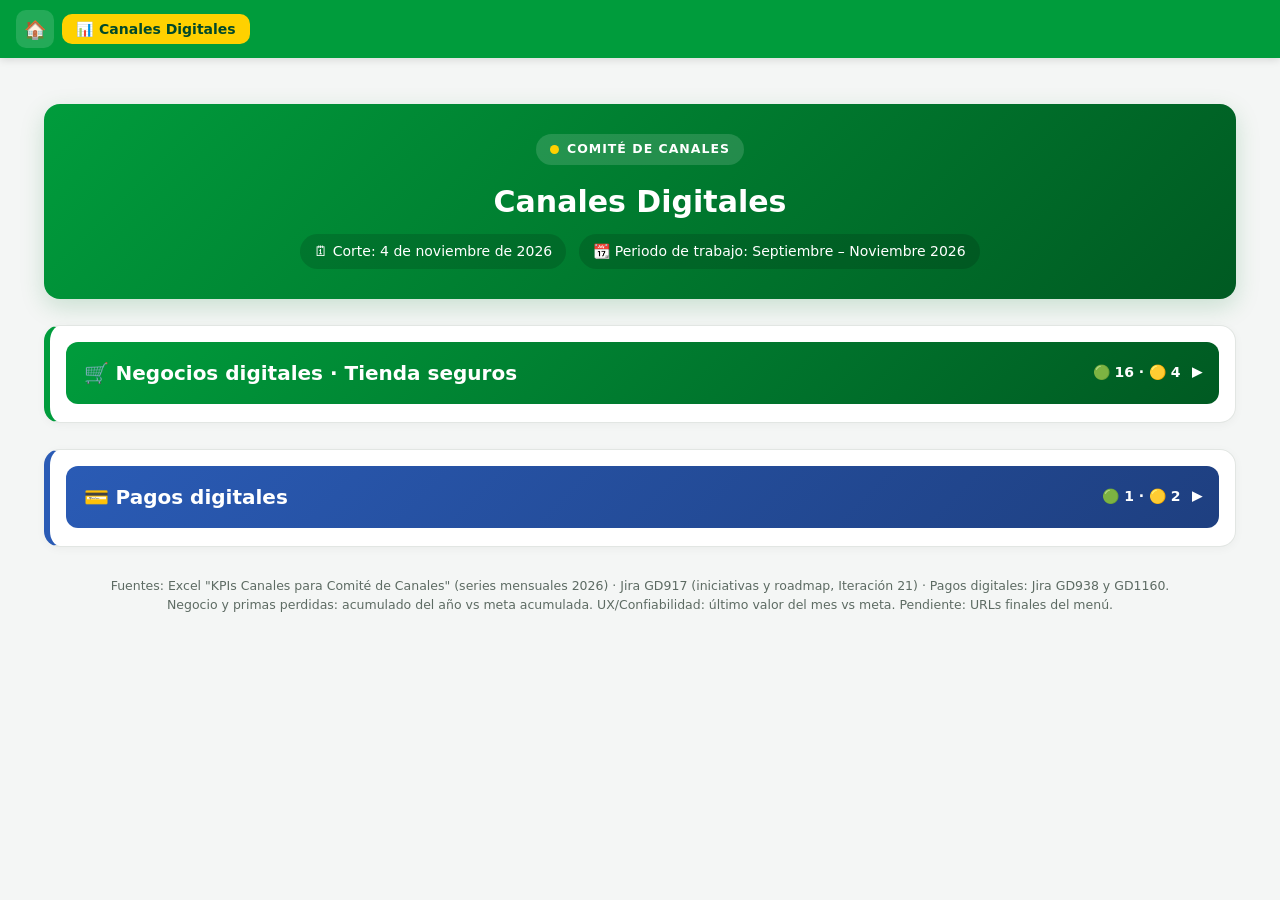
==== commit e667e9fa: "Publica rondas Ventas 1-3 y KPIs Tienda r4" ====
--- a/Canales_Digitales.html
+++ b/Canales_Digitales.html
@@ -215,6 +215,25 @@
 .hs.stop{background:#f1f1f1;color:#777}
 
 .rm-hu{border:1px solid var(--bord);border-radius:10px;padding:10px 14px;margin:8px 0;background:#fff}.rm-hu summary{cursor:pointer;font-size:14px;font-weight:700;color:var(--verde-md)}.rm-hu summary:focus-visible{outline:3px solid var(--amarillo);outline-offset:2px}.rm-hu[open] summary{margin-bottom:8px}
+.mas{font-size:12px;font-weight:700;padding:3px 9px;border-radius:999px;white-space:nowrap;display:inline-block}
+.mas.prod{background:#e4f5ea;color:var(--ok)}
+.mas.desp{background:#fdf3d7;color:#8a6500}
+.mas.prueba{background:#f0ecfb;color:#5b3bb5}
+.mas.bloq{background:#fbe6de;color:#b33c17}
+.hrs{margin-top:5px;font-size:12px;font-weight:700;color:#1e3f80;white-space:nowrap}
+.hrs span{color:var(--muted);font-weight:600}
+.dep{margin-top:6px;font-size:12px;line-height:1.4;color:#5b3bb5;background:#f6f3fc;border:1px solid #e3dcf5;border-radius:8px;padding:5px 8px}
+.dep.bl{color:#b33c17;background:#fdf1ec;border-color:#f3cbbd}
+.dep b{font-weight:800}
+.mas-lgd{margin:10px 0 2px;font-size:12px;color:var(--muted);display:flex;gap:8px;flex-wrap:wrap;align-items:center}
+#acc-pas-ini .pend-cell{max-width:300px}
+#acc-vd-ini .mas.sin-act{background:#f1f1f1;color:#666}
+.mas.dev{background:#e8f0fe;color:#1a3f8f}
+@media (min-width:1280px){.wrap{max-width:min(1600px,96vw)}}
+#acc-vd-ini .tbl-scroll{overflow-x:auto;max-width:100%}
+#acc-vd-ini .tbl-scroll:focus-visible{outline:2px solid #1a3f8f;outline-offset:2px}
+#acc-vd-ini .ini-table{min-width:1100px}
+@media (max-width:720px){#acc-vd-ini .ini-table{min-width:0}}
 </style></head>
 <body data-informe="canales-digitales">
 <div id="hub-nav"></div>
@@ -237,141 +256,7 @@
    <div class="acc-body"><div class="kpi-container" data-group="ventas-digitales"></div><button class="collapse">▲ Contraer</button></div></div>
 
   <div class="acc" id="acc-vd-ini"><div class="acc-head"><span class="t">📋 Iniciativas (trabajo Sept – Nov 2026)</span><button class="acc-toggle">Ver ▾</button></div>
-   <div class="acc-body"><table class="ini-table"><thead><tr><th>Iniciativa</th><th>Inicio desarrollo</th><th>Fin desarrollo</th><th>Avance</th><th>Estado</th><th>Pendientes en curso</th><th>KPI que impacta</th><th>Épica(s)</th></tr></thead><tbody><tr class="cat-row"><td colspan="8">🆕 Nuevos productos / Ofertas de valor</td></tr><tr class="ini-row" data-row="1"><td data-label="Iniciativa"><button class="exp" aria-expanded="false" data-row="1">▸</button> Salud Retail</td><td data-label="Inicio desarrollo" data-iso="2026-02-19">19 feb 2026</td><td data-label="Fin desarrollo" data-iso="2026-10-16">16 oct 2026</td><td data-label="Avance"><div class="avance"><span style="width:100%"></span></div><small>100%</small></td><td data-label="Estado"><span class="st ok">Terminada</span></td><td data-label="Pendientes en curso" class="pend-cell"><span class="pend-done">✓ Finalizada</span></td><td data-label="KPI que impacta">Primas canal digital</td><td data-label="Épica(s)"><a href="https://jirasegurosbolivar.atlassian.net/browse/GD917-4849" target="_blank" rel="noopener">GD917-4849</a></td></tr><tr class="desc-row" data-descrow="1" hidden><td colspan="8"><div class="md" data-md="**Qué es:** canal retail de Salud (activación de seguro regalo o propio).
-
-**Qué se trabajó:**
-- Flujo &#x27;producto regalo o propio&#x27; y pasos de quién usa el seguro.
-- Identificación de negocio por código de asesor.
-- Parametrización de aliado y rutas.
-- Control de generación de link de pago en Step Function.
-- Almacenamiento de emisiones de la tienda.
-
-**Para qué:** vender Salud por el canal retail con trazabilidad."><div class="full-wrap"><button class="full-btn" type="button" aria-expanded="false">📖 Ver detalle completo de la iniciativa</button><div class="md full-md" data-md="**Alcance completo:** Salud Retail es el canal de venta de seguros de Salud en puntos físicos y aliados retail, con la modalidad de &#x27;seguro regalo&#x27; (lo compra una persona para otra) o &#x27;seguro propio&#x27;. Cubre el flujo de activación, la identificación de quién usa el seguro, la trazabilidad de la venta por aliado y la liquidación comercial correspondiente. Es una vía de crecimiento del producto Salud fuera del canal 100% digital." hidden></div></div><div class="hist-wrap"><div class="hist-board"><span class="hb hb-tot"><b>14</b> trabajadas</span><span class="hb hb-ok"><b>11</b> terminadas</span><span class="hb hb-cur"><b>3</b> en curso</span></div><div class="hist-cap">📋 Historias trabajadas en el periodo (Sept–Nov 2026)</div><a class="hist-all-link" href="https://jirasegurosbolivar.atlassian.net/issues/?jql=parent%20%3D%20GD917-4849%20ORDER%20BY%20status" target="_blank" rel="noopener">🔗 Ver el 100% de las historias de la iniciativa en Jira</a><ul class="hist-list hist-scroll"><li><a href="https://jirasegurosbolivar.atlassian.net/browse/GD917-4882" target="_blank" rel="noopener">GD917-4882</a> <span class="hs stop">Por hacer</span> <span class="ht">Orquestación de Flujo Salud Retail en Step Function</span></li><li><a href="https://jirasegurosbolivar.atlassian.net/browse/GD917-4878" target="_blank" rel="noopener">GD917-4878</a> <span class="hs stop">Por hacer</span> <span class="ht">Consulta de Estado de Pago en Jelpit para Legalización</span></li><li><a href="https://jirasegurosbolivar.atlassian.net/browse/GD917-4874" target="_blank" rel="noopener">GD917-4874</a> <span class="hs stop">Backlog</span> <span class="ht">Consultar Estado en Jelpit</span></li><li><a href="https://jirasegurosbolivar.atlassian.net/browse/GD917-8128" target="_blank" rel="noopener">GD917-8128</a> <span class="hs ok">Cerrado</span> <span class="ht">Modificación servicios flujo producto regalo ó propio</span></li><li><a href="https://jirasegurosbolivar.atlassian.net/browse/GD917-8127" target="_blank" rel="noopener">GD917-8127</a> <span class="hs ok">Cerrado</span> <span class="ht">- Pasos Quien va a usar el seguro y datos del comprador</span></li><li><a href="https://jirasegurosbolivar.atlassian.net/browse/GD917-6596" target="_blank" rel="noopener">GD917-6596</a> <span class="hs ok">Cerrado</span> <span class="ht">Identificación de Negocio Salud Retail mediante Código de Asesor 85354</span></li><li><a href="https://jirasegurosbolivar.atlassian.net/browse/GD917-5747" target="_blank" rel="noopener">GD917-5747</a> <span class="hs ok">Cerrado</span> <span class="ht">FT (Salud Retail) Parametrización de aliado y rutas</span></li><li><a href="https://jirasegurosbolivar.atlassian.net/browse/GD917-4894" target="_blank" rel="noopener">GD917-4894</a> <span class="hs ok">Cerrado</span> <span class="ht">Implementación de Control para Generación de Link de Pagos en Step Function</span></li><li><a href="https://jirasegurosbolivar.atlassian.net/browse/GD917-4870" target="_blank" rel="noopener">GD917-4870</a> <span class="hs ok">Cerrado</span> <span class="ht">Almacena Emisiones de Tienda</span></li><li><a href="https://jirasegurosbolivar.atlassian.net/browse/GD917-4866" target="_blank" rel="noopener">GD917-4866</a> <span class="hs ok">Cerrado</span> <span class="ht">Proceso del botón &quot;Activar mi seguro&quot; en la pantalla &quot;Resumen de su compra&quot;</span></li><li><a href="https://jirasegurosbolivar.atlassian.net/browse/GD917-4862" target="_blank" rel="noopener">GD917-4862</a> <span class="hs ok">Cerrado</span> <span class="ht">Resumen de Compra y frecuencia de pago (suscripción)</span></li><li><a href="https://jirasegurosbolivar.atlassian.net/browse/GD917-4858" target="_blank" rel="noopener">GD917-4858</a> <span class="hs ok">Cerrado</span> <span class="ht">Implementar pantalla “Datos del titular” y validación de identidad.</span></li><li><a href="https://jirasegurosbolivar.atlassian.net/browse/GD917-4854" target="_blank" rel="noopener">GD917-4854</a> <span class="hs ok">Cerrado</span> <span class="ht">Visualización de plan único, precio y coberturas</span></li><li><a href="https://jirasegurosbolivar.atlassian.net/browse/GD917-4850" target="_blank" rel="noopener">GD917-4850</a> <span class="hs ok">Cerrado</span> <span class="ht">Landing HOME ¿Cómo activar mi seguro?</span></li></ul></div></td></tr><tr class="ini-row" data-row="2"><td data-label="Iniciativa"><button class="exp" aria-expanded="false" data-row="2">▸</button> Multi-Oferta 2026 (Personas)</td><td data-label="Inicio desarrollo" data-iso="2026-07-06">6 jul 2026</td><td data-label="Fin desarrollo" data-iso="2026-11-15"><span class="fin-comp">Compromiso: 15 nov</span></td><td data-label="Avance"><div class="avance"><span style="width:69%"></span></div><small>69%</small></td><td data-label="Estado"><span class="st warn">Avanzada</span></td><td data-label="Pendientes en curso" class="pend-cell">IT21: parametrización de indemnizaciones Ofertas 70–73 (prod. 922/923), corrección de IVA, inclusión/exclusión de asegurados, validación con CoreX y asistencias en UAT.</td><td data-label="KPI que impacta">Primas canal / asistidas</td><td data-label="Épica(s)"><a href="https://jirasegurosbolivar.atlassian.net/browse/GD917-7434" target="_blank" rel="noopener">GD917-7434</a></td></tr><tr class="desc-row" data-descrow="2" hidden><td colspan="8"><div class="md" data-md="**Qué es:** oferta sombrilla de Personas (varios seguros en una sola compra).
-
-**Qué se trabajó:**
-- Armado del JSON y certificación de emisión por oferta.
-- Ajuste de `datosVariables` en emisión.
-- Parametrización e integración de SARLAFT.
-- Corrección de IVA y frecuencia de cobro/pago.
-
-**Estado:** 69% entregado; varias historias canceladas por reajuste de alcance."><div class="full-wrap"><button class="full-btn" type="button" aria-expanded="false">📖 Ver detalle completo de la iniciativa</button><div class="md full-md" data-md="**Alcance completo:** Multi-Oferta de Personas es una oferta sombrilla que permite cotizar y comprar varios seguros de personas (Vida, Accidentes, Salud, etc.) en una sola transacción asistida por un asesor. Incluye el motor de armado de la oferta, el cálculo de primas combinadas, el carrito multi-producto, la emisión conjunta y el pago unificado. Busca aumentar el valor por venta (cross-sell) y simplificar la experiencia del asesor." hidden></div></div><div class="hist-wrap"><div class="hist-board"><span class="hb hb-tot"><b>38</b> trabajadas</span><span class="hb hb-ok"><b>31</b> terminadas</span><span class="hb hb-cur"><b>7</b> en curso</span></div><div class="hist-cap">📋 Historias trabajadas en el periodo (Sept–Nov 2026)</div><a class="hist-all-link" href="https://jirasegurosbolivar.atlassian.net/issues/?jql=parent%20%3D%20GD917-7434%20ORDER%20BY%20status" target="_blank" rel="noopener">🔗 Ver el 100% de las historias de la iniciativa en Jira</a><ul class="hist-list hist-scroll"><li><a href="https://jirasegurosbolivar.atlassian.net/browse/GD917-11634" target="_blank" rel="noopener">GD917-11634</a> <span class="hs stop">Por hacer</span> <span class="ht">- Parametrización indemnizaciones Oferta 72 (producto 922)</span></li><li><a href="https://jirasegurosbolivar.atlassian.net/browse/GD917-11630" target="_blank" rel="noopener">GD917-11630</a> <span class="hs stop">Por hacer</span> <span class="ht">- Parametrización indemnizaciones Oferta 71 (producto 922)</span></li><li><a href="https://jirasegurosbolivar.atlassian.net/browse/GD917-11626" target="_blank" rel="noopener">GD917-11626</a> <span class="hs stop">Por hacer</span> <span class="ht">- Parametrización indemnizaciones Oferta 70 (producto 922)</span></li><li><a href="https://jirasegurosbolivar.atlassian.net/browse/GD917-11642" target="_blank" rel="noopener">GD917-11642</a> <span class="hs stop">Backlog</span> <span class="ht">- Inclusión, modificación y exclusión de asegurados adicionales en la póliza</span></li><li><a href="https://jirasegurosbolivar.atlassian.net/browse/GD917-11167" target="_blank" rel="noopener">GD917-11167</a> <span class="hs stop">Backlog</span> <span class="ht">- Validación previa del módulo de indemnizaciones con CoreX</span></li><li><a href="https://jirasegurosbolivar.atlassian.net/browse/GD917-10593" target="_blank" rel="noopener">GD917-10593</a> <span class="hs stop">Backlog</span> <span class="ht">- Corregir cobro de IVA en producto 922 Ofertas 70, 71, 72</span></li><li><a href="https://jirasegurosbolivar.atlassian.net/browse/GD917-11638" target="_blank" rel="noopener">GD917-11638</a> <span class="hs curso">En curso</span> <span class="ht">- Parametrización indemnizaciones Oferta 73 (producto 923)</span></li><li><a href="https://jirasegurosbolivar.atlassian.net/browse/GD917-9537" target="_blank" rel="noopener">GD917-9537</a> <span class="hs ok">Cerrado</span> <span class="ht">- Implementar endpoint GET /api/v1/reintentar/pago</span></li><li><a href="https://jirasegurosbolivar.atlassian.net/browse/GD917-8228" target="_blank" rel="noopener">GD917-8228</a> <span class="hs ok">Cerrado</span> <span class="ht">MultiOferta Creación de producto y proceso en MongoBD</span></li><li><a href="https://jirasegurosbolivar.atlassian.net/browse/GD917-7617" target="_blank" rel="noopener">GD917-7617</a> <span class="hs ok">Cerrado</span> <span class="ht">Crear y config repositorio base ms-multioferta</span></li><li><a href="https://jirasegurosbolivar.atlassian.net/browse/GD917-11524" target="_blank" rel="noopener">GD917-11524</a> <span class="hs ok">Hecho</span> <span class="ht">Capacitación módulo indemnizaciones</span></li><li><a href="https://jirasegurosbolivar.atlassian.net/browse/GD917-9172" target="_blank" rel="noopener">GD917-9172</a> <span class="hs ok">Hecho</span> <span class="ht">Upstream - (MultiOferta) Investigar parametrización ciclo de vida post-emisión</span></li><li><a href="https://jirasegurosbolivar.atlassian.net/browse/GD917-11138" target="_blank" rel="noopener">GD917-11138</a> <span class="hs ok">PAP</span> <span class="ht">- Actualizar endpoint de OpenL al nuevo de Banca Seguros (getPackagesByCluster)</span></li><li><a href="https://jirasegurosbolivar.atlassian.net/browse/GD917-10606" target="_blank" rel="noopener">GD917-10606</a> <span class="hs ok">PAP</span> <span class="ht">- Mostrar en el front todas las asistencias cargadas en Open L por defecto</span></li><li><a href="https://jirasegurosbolivar.atlassian.net/browse/GD917-10602" target="_blank" rel="noopener">GD917-10602</a> <span class="hs ok">PAP</span> <span class="ht">- Permitir crear tercero al emitir en pantalla Confirme su compra</span></li><li><a href="https://jirasegurosbolivar.atlassian.net/browse/GD917-10597" target="_blank" rel="noopener">GD917-10597</a> <span class="hs ok">PAP</span> <span class="ht">- Corregir frecuencia de cobro/pago: cobra mensual habiendo seleccionado anual</span></li><li><a href="https://jirasegurosbolivar.atlassian.net/browse/GD917-10588" target="_blank" rel="noopener">GD917-10588</a> <span class="hs ok">PAP</span> <span class="ht">- Coberturas del paquete: cobertura obligatoria en primera posición</span></li><li><a href="https://jirasegurosbolivar.atlassian.net/browse/GD917-10371" target="_blank" rel="noopener">GD917-10371</a> <span class="hs ok">PAP</span> <span class="ht">- Parametrización e Integración de SARLAFT (Simplificado y Ordinario)</span></li><li><a href="https://jirasegurosbolivar.atlassian.net/browse/GD917-9576" target="_blank" rel="noopener">GD917-9576</a> <span class="hs ok">PAP</span> <span class="ht">- Parametrización e Integración de SARLAFT (Simplificado y Ordinario)</span></li><li><a href="https://jirasegurosbolivar.atlassian.net/browse/GD917-9533" target="_blank" rel="noopener">GD917-9533</a> <span class="hs ok">PAP</span> <span class="ht">- Ajustar datosVariables en emisión para soportar estrategia 73 (Finanza Segura Empleados)</span></li><li><a href="https://jirasegurosbolivar.atlassian.net/browse/GD917-8894" target="_blank" rel="noopener">GD917-8894</a> <span class="hs ok">PAP</span> <span class="ht">Armar JSON y certificar emisión por paquete - Ofertas 70, 71, 72 y 73</span></li><li><a href="https://jirasegurosbolivar.atlassian.net/browse/GD917-8889" target="_blank" rel="noopener">GD917-8889</a> <span class="hs ok">PAP</span> <span class="ht">Firma electrónica - Selección de plantilla según campo declarationRequired</span></li><li><a href="https://jirasegurosbolivar.atlassian.net/browse/GD917-8636" target="_blank" rel="noopener">GD917-8636</a> <span class="hs ok">PAP</span> <span class="ht">MultiOferta Servicio proxy para consultar oferta (estrategia, planes y coberturas)</span></li><li><a href="https://jirasegurosbolivar.atlassian.net/browse/GD917-8410" target="_blank" rel="noopener">GD917-8410</a> <span class="hs ok">PAP</span> <span class="ht">MultiOferta Parametrización Experian en MongoDB</span></li><li><a href="https://jirasegurosbolivar.atlassian.net/browse/GD917-7945" target="_blank" rel="noopener">GD917-7945</a> <span class="hs ok">PAP</span> <span class="ht">- Integrar servicio emisión</span></li><li><a href="https://jirasegurosbolivar.atlassian.net/browse/GD917-7944" target="_blank" rel="noopener">GD917-7944</a> <span class="hs ok">PAP</span> <span class="ht">- Integrar servicio paquetes + coberturas</span></li><li><a href="https://jirasegurosbolivar.atlassian.net/browse/GD917-7943" target="_blank" rel="noopener">GD917-7943</a> <span class="hs ok">PAP</span> <span class="ht">- Integrar servicio segmentos onboarding landing</span></li><li><a href="https://jirasegurosbolivar.atlassian.net/browse/GD917-7942" target="_blank" rel="noopener">GD917-7942</a> <span class="hs ok">PAP</span> <span class="ht">- Crear Stepper + Resumen CMS</span></li><li><a href="https://jirasegurosbolivar.atlassian.net/browse/GD917-7941" target="_blank" rel="noopener">GD917-7941</a> <span class="hs ok">PAP</span> <span class="ht">- Resumen Compra</span></li><li><a href="https://jirasegurosbolivar.atlassian.net/browse/GD917-7940" target="_blank" rel="noopener">GD917-7940</a> <span class="hs ok">PAP</span> <span class="ht">- Crear Landing CMS</span></li><li><a href="https://jirasegurosbolivar.atlassian.net/browse/GD917-7931" target="_blank" rel="noopener">GD917-7931</a> <span class="hs ok">PAP</span> <span class="ht">MultiOferta Servicio Iniciar Step Function Emisión</span></li><li><a href="https://jirasegurosbolivar.atlassian.net/browse/GD917-7927" target="_blank" rel="noopener">GD917-7927</a> <span class="hs ok">PAP</span> <span class="ht">MultiOferta Servicio consultar segmento</span></li><li><a href="https://jirasegurosbolivar.atlassian.net/browse/GD917-7910" target="_blank" rel="noopener">GD917-7910</a> <span class="hs ok">PAP</span> <span class="ht">MultiOferta Servicio consulta de estado de la step function</span></li><li><a href="https://jirasegurosbolivar.atlassian.net/browse/GD917-7909" target="_blank" rel="noopener">GD917-7909</a> <span class="hs ok">PAP</span> <span class="ht">MultiOferta Step Function Emision</span></li><li><a href="https://jirasegurosbolivar.atlassian.net/browse/GD917-7908" target="_blank" rel="noopener">GD917-7908</a> <span class="hs ok">PAP</span> <span class="ht">MultiOferta Consumo del endpoint coberturas</span></li><li><a href="https://jirasegurosbolivar.atlassian.net/browse/GD917-7577" target="_blank" rel="noopener">GD917-7577</a> <span class="hs ok">PAP</span> <span class="ht">[MultiOfertas] - Estructuración de JSON Dinámico para API creanegocio</span></li><li><a href="https://jirasegurosbolivar.atlassian.net/browse/GD917-11673" target="_blank" rel="noopener">GD917-11673</a> <span class="hs warn">UAT</span> <span class="ht">- Creación de Asistencias con nombre, descripción y condiciones</span></li><li><a href="https://jirasegurosbolivar.atlassian.net/browse/GD917-10710" target="_blank" rel="noopener">GD917-10710</a> <span class="hs warn">UAT</span> <span class="ht">- Creación de datos variables par asistencias tronador</span></li></ul></div></td></tr><tr class="ini-row" data-row="3"><td data-label="Iniciativa"><button class="exp" aria-expanded="false" data-row="3">▸</button> Protección a su Medida F2</td><td data-label="Inicio desarrollo" data-iso="2026-07-23">23 jul 2026</td><td data-label="Fin desarrollo" data-iso="2026-11-27"><span class="fin-comp">Compromiso: 27 nov</span></td><td data-label="Avance"><div class="avance"><span style="width:85%"></span></div><small>85%</small></td><td data-label="Estado"><span class="st warn">Avanzada</span></td><td data-label="Pendientes en curso" class="pend-cell">IT21: corrección de oferta en Bolívar Conmigo y bug del valor total cobrado en la pasarela (carry over).</td><td data-label="KPI que impacta">Primas canal / asistidas</td><td data-label="Épica(s)"><a href="https://jirasegurosbolivar.atlassian.net/browse/GD917-9657" target="_blank" rel="noopener">GD917-9657</a></td></tr><tr class="desc-row" data-descrow="3" hidden><td colspan="8"><div class="md" data-md="**Qué es:** segunda fase del producto Protección.
-
-**Qué se trabajó:**
-- Ampliación de coberturas del producto.
-- Mejoras del flujo de cotización y emisión.
-- Parametrización e integración de SARLAFT.
-
-**Estado:** 85% del trabajo en PAP/entregado; quedan pocos pendientes."><div class="full-wrap"><button class="full-btn" type="button" aria-expanded="false">📖 Ver detalle completo de la iniciativa</button><div class="md full-md" data-md="**Alcance completo:** Protección a su Medida (Fase 2) es la evolución del producto de Protección, un seguro modular que el cliente arma según sus necesidades. La fase 2 amplía coberturas, afina el motor de liquidación y tarificación, mejora la consulta de ofertas y robustece la emisión de la póliza mediante orquestación (Step Functions/Lambda). Es un producto estratégico de personalización de la oferta." hidden></div></div><div class="hist-wrap"><div class="hist-board"><span class="hb hb-tot"><b>40</b> trabajadas</span><span class="hb hb-ok"><b>34</b> terminadas</span><span class="hb hb-cur"><b>6</b> en curso</span></div><div class="hist-cap">📋 Historias trabajadas en el periodo (Sept–Nov 2026)</div><a class="hist-all-link" href="https://jirasegurosbolivar.atlassian.net/issues/?jql=parent%20%3D%20GD917-9657%20ORDER%20BY%20status" target="_blank" rel="noopener">🔗 Ver el 100% de las historias de la iniciativa en Jira</a><ul class="hist-list hist-scroll"><li><a href="https://jirasegurosbolivar.atlassian.net/browse/GD917-11137" target="_blank" rel="noopener">GD917-11137</a> <span class="hs stop">Backlog</span> <span class="ht">- Corregir oferta mostrada en Bolívar Conmigo (beneficios/coberturas)</span></li><li><a href="https://jirasegurosbolivar.atlassian.net/browse/GD917-8992" target="_blank" rel="noopener">GD917-8992</a> <span class="hs stop">Backlog</span> <span class="ht">Lambda Proxy para consumo de Tarificación en OpenL Tables</span></li><li><a href="https://jirasegurosbolivar.atlassian.net/browse/GD917-8980" target="_blank" rel="noopener">GD917-8980</a> <span class="hs stop">Backlog</span> <span class="ht">Generación y envío de clausulado</span></li><li><a href="https://jirasegurosbolivar.atlassian.net/browse/GD917-8979" target="_blank" rel="noopener">GD917-8979</a> <span class="hs stop">Backlog</span> <span class="ht">Definición de arquitectura para emisión e impresión PDF [Protección a su Medida]</span></li><li><a href="https://jirasegurosbolivar.atlassian.net/browse/GD917-8975" target="_blank" rel="noopener">GD917-8975</a> <span class="hs stop">Backlog</span> <span class="ht">Implementar impresión de coberturas y beneficios en PDF de póliza (922)</span></li><li><a href="https://jirasegurosbolivar.atlassian.net/browse/GD917-11885" target="_blank" rel="noopener">GD917-11885</a> <span class="hs curso">En curso</span> <span class="ht">- Bug en el valor total cobrado en la pasarela de pagos</span></li><li><a href="https://jirasegurosbolivar.atlassian.net/browse/GD917-11475" target="_blank" rel="noopener">GD917-11475</a> <span class="hs ok">Hecho</span> <span class="ht">Ajuste código asesor FT Protección iniciar solicitud</span></li><li><a href="https://jirasegurosbolivar.atlassian.net/browse/GD917-10428" target="_blank" rel="noopener">GD917-10428</a> <span class="hs ok">Hecho</span> <span class="ht">Revisión de insert asociado a seguimiento pasarela de pagos</span></li><li><a href="https://jirasegurosbolivar.atlassian.net/browse/GD917-8869" target="_blank" rel="noopener">GD917-8869</a> <span class="hs ok">Hecho</span> <span class="ht">Maquetación y Cascarón del Flujo Frontend</span></li><li><a href="https://jirasegurosbolivar.atlassian.net/browse/GD917-11168" target="_blank" rel="noopener">GD917-11168</a> <span class="hs ok">PAP</span> <span class="ht">- Actualizar endpoint de OpenL al nuevo de Banca Seguros (obtenerPlanesProteccion)</span></li><li><a href="https://jirasegurosbolivar.atlassian.net/browse/GD917-11025" target="_blank" rel="noopener">GD917-11025</a> <span class="hs ok">PAP</span> <span class="ht">- Actualizar estructura CMS patrón atómico de WordPress/ACF</span></li><li><a href="https://jirasegurosbolivar.atlassian.net/browse/GD917-10624" target="_blank" rel="noopener">GD917-10624</a> <span class="hs ok">PAP</span> <span class="ht">- Actualizar color de inputs de texto (opcional) a #707880 en la experiencia</span></li><li><a href="https://jirasegurosbolivar.atlassian.net/browse/GD917-10623" target="_blank" rel="noopener">GD917-10623</a> <span class="hs ok">PAP</span> <span class="ht">- Incluir modales genéricos según diseños de Figma</span></li><li><a href="https://jirasegurosbolivar.atlassian.net/browse/GD917-10622" target="_blank" rel="noopener">GD917-10622</a> <span class="hs ok">PAP</span> <span class="ht">- Actualizar CTA y copy del Drawer Declaración de asegurabilidad en Confirmar plan</span></li><li><a href="https://jirasegurosbolivar.atlassian.net/browse/GD917-10621" target="_blank" rel="noopener">GD917-10621</a> <span class="hs ok">PAP</span> <span class="ht">- Actualizar nombres de coberturas y presentación de Renta diaria en Seleccione su plan</span></li><li><a href="https://jirasegurosbolivar.atlassian.net/browse/GD917-10620" target="_blank" rel="noopener">GD917-10620</a> <span class="hs ok">PAP</span> <span class="ht">- Actualizar copys de montos y exclusiones en Drawers de coberturas</span></li><li><a href="https://jirasegurosbolivar.atlassian.net/browse/GD917-10619" target="_blank" rel="noopener">GD917-10619</a> <span class="hs ok">PAP</span> <span class="ht">- Ajustes de Landing: badges, color de fondo, renombre de cobertura y tooltip</span></li><li><a href="https://jirasegurosbolivar.atlassian.net/browse/GD917-10615" target="_blank" rel="noopener">GD917-10615</a> <span class="hs ok">PAP</span> <span class="ht">- Corregir avance a pasarela de pago en pantalla Elija la frecuencia de pago</span></li><li><a href="https://jirasegurosbolivar.atlassian.net/browse/GD917-10614" target="_blank" rel="noopener">GD917-10614</a> <span class="hs ok">PAP</span> <span class="ht">- Mostrar mensaje de error al no seleccionar fecha en Home landing</span></li><li><a href="https://jirasegurosbolivar.atlassian.net/browse/GD917-10613" target="_blank" rel="noopener">GD917-10613</a> <span class="hs ok">PAP</span> <span class="ht">- Impedir continuar cuando la edad es mayor a 65 años</span></li><li><a href="https://jirasegurosbolivar.atlassian.net/browse/GD917-10612" target="_blank" rel="noopener">GD917-10612</a> <span class="hs ok">PAP</span> <span class="ht">- Cerrar el cálculo porcentual de beneficiarios al 100%</span></li><li><a href="https://jirasegurosbolivar.atlassian.net/browse/GD917-10611" target="_blank" rel="noopener">GD917-10611</a> <span class="hs ok">PAP</span> <span class="ht">- Mostrar coberturas faltantes en tarjetas de la pantalla Elija un plan</span></li><li><a href="https://jirasegurosbolivar.atlassian.net/browse/GD917-9890" target="_blank" rel="noopener">GD917-9890</a> <span class="hs ok">PAP</span> <span class="ht">- Emisión de Póliza vía Step Function y Lambda Crear Negocio</span></li><li><a href="https://jirasegurosbolivar.atlassian.net/browse/GD917-9777" target="_blank" rel="noopener">GD917-9777</a> <span class="hs ok">PAP</span> <span class="ht">- Integración Consulta Oferta en Liquidación Orquestada</span></li><li><a href="https://jirasegurosbolivar.atlassian.net/browse/GD917-9294" target="_blank" rel="noopener">GD917-9294</a> <span class="hs ok">PAP</span> <span class="ht">Implementación API consulta registros CMS MongoDB - Estructura e indexación</span></li><li><a href="https://jirasegurosbolivar.atlassian.net/browse/GD917-9290" target="_blank" rel="noopener">GD917-9290</a> <span class="hs ok">PAP</span> <span class="ht">Creación del microservicio CMS con autorización API Key</span></li><li><a href="https://jirasegurosbolivar.atlassian.net/browse/GD917-8988" target="_blank" rel="noopener">GD917-8988</a> <span class="hs ok">PAP</span> <span class="ht">Firma electrónica</span></li><li><a href="https://jirasegurosbolivar.atlassian.net/browse/GD917-8984" target="_blank" rel="noopener">GD917-8984</a> <span class="hs ok">PAP</span> <span class="ht">Servicio proxy para consultar oferta 69 y tarificación por edad</span></li><li><a href="https://jirasegurosbolivar.atlassian.net/browse/GD917-8971" target="_blank" rel="noopener">GD917-8971</a> <span class="hs ok">PAP</span> <span class="ht">Certificar emisión - Oferta 69 (3 planes)</span></li><li><a href="https://jirasegurosbolivar.atlassian.net/browse/GD917-8967" target="_blank" rel="noopener">GD917-8967</a> <span class="hs ok">PAP</span> <span class="ht">Estructuración de JSON para API creanegocio</span></li><li><a href="https://jirasegurosbolivar.atlassian.net/browse/GD917-8868" target="_blank" rel="noopener">GD917-8868</a> <span class="hs ok">PAP</span> <span class="ht">Endpoint Consulta de Estado / Step Function</span></li><li><a href="https://jirasegurosbolivar.atlassian.net/browse/GD917-8867" target="_blank" rel="noopener">GD917-8867</a> <span class="hs ok">PAP</span> <span class="ht">Endpoint Despertar Process / Step Function</span></li><li><a href="https://jirasegurosbolivar.atlassian.net/browse/GD917-8481" target="_blank" rel="noopener">GD917-8481</a> <span class="hs ok">PAP</span> <span class="ht">Pantalla Bienvenida</span></li><li><a href="https://jirasegurosbolivar.atlassian.net/browse/GD917-8480" target="_blank" rel="noopener">GD917-8480</a> <span class="hs ok">PAP</span> <span class="ht">Confirmación - Ir a pagar</span></li><li><a href="https://jirasegurosbolivar.atlassian.net/browse/GD917-8479" target="_blank" rel="noopener">GD917-8479</a> <span class="hs ok">PAP</span> <span class="ht">Confirmación - Ya casi terminamos</span></li><li><a href="https://jirasegurosbolivar.atlassian.net/browse/GD917-8478" target="_blank" rel="noopener">GD917-8478</a> <span class="hs ok">PAP</span> <span class="ht">Datos de los Beneficiarios</span></li><li><a href="https://jirasegurosbolivar.atlassian.net/browse/GD917-8477" target="_blank" rel="noopener">GD917-8477</a> <span class="hs ok">PAP</span> <span class="ht">Datos del titular</span></li><li><a href="https://jirasegurosbolivar.atlassian.net/browse/GD917-8476" target="_blank" rel="noopener">GD917-8476</a> <span class="hs ok">PAP</span> <span class="ht">Elija un plan</span></li><li><a href="https://jirasegurosbolivar.atlassian.net/browse/GD917-8475" target="_blank" rel="noopener">GD917-8475</a> <span class="hs ok">PAP</span> <span class="ht">Landing</span></li><li><a href="https://jirasegurosbolivar.atlassian.net/browse/GD917-8474" target="_blank" rel="noopener">GD917-8474</a> <span class="hs ok">PAP</span> <span class="ht">Configuración Repositorio</span></li></ul></div></td></tr><tr class="ini-row" data-row="4"><td data-label="Iniciativa"><button class="exp" aria-expanded="false" data-row="4">▸</button> Salud - Emergia</td><td data-label="Inicio desarrollo" data-iso="2026-09-29">29 sep 2026</td><td data-label="Fin desarrollo" data-iso="2026-10-28">28 oct 2026</td><td data-label="Avance"><div class="avance"><span style="width:100%"></span></div><small>100%</small></td><td data-label="Estado"><span class="st ok">Terminada</span></td><td data-label="Pendientes en curso" class="pend-cell"><span class="pend-done">✓ Finalizada</span></td><td data-label="KPI que impacta">Primas asistidas</td><td data-label="Épica(s)"><a href="https://jirasegurosbolivar.atlassian.net/browse/GD917-10762" target="_blank" rel="noopener">GD917-10762</a></td></tr><tr class="desc-row" data-descrow="4" hidden><td colspan="8"><div class="md" data-md="**Qué es:** habilitación del nuevo aliado Emergia para la venta asistida de Salud.
-
-**Qué se trabajó:**
-- Controles de parametrización (checks y `habilitaEnvio`).
-- Canal de emisión por defecto (canal 50).
-- Inactivación del envío de firma al cliente en este flujo.
-- Unificación de los dos checks de tratamiento de datos en Home.
-
-**Para qué:** operar las ventas del aliado con su configuración propia."><div class="full-wrap"><button class="full-btn" type="button" aria-expanded="false">📖 Ver detalle completo de la iniciativa</button><div class="md full-md" data-md="**Alcance completo:** Salud - Emergia habilita a Emergia como nuevo aliado de venta asistida de Salud. Incluye la configuración propia del aliado (parámetros comerciales, usuarios, reglas), la integración operativa, el enrutamiento de las ventas con su marca y la trazabilidad por aliado. Permite escalar la venta asistida de Salud a través de call centers y socios externos." hidden></div></div><div class="hist-wrap"><div class="hist-board"><span class="hb hb-tot"><b>8</b> trabajadas</span><span class="hb hb-ok"><b>8</b> terminadas</span><span class="hb hb-cur"><b>0</b> en curso</span></div><div class="hist-cap">📋 Historias trabajadas en el periodo (Sept–Nov 2026)</div><a class="hist-all-link" href="https://jirasegurosbolivar.atlassian.net/issues/?jql=parent%20%3D%20GD917-10762%20ORDER%20BY%20status" target="_blank" rel="noopener">🔗 Ver el 100% de las historias de la iniciativa en Jira</a><ul class="hist-list"><li><a href="https://jirasegurosbolivar.atlassian.net/browse/GD917-11227" target="_blank" rel="noopener">GD917-11227</a> <span class="hs ok">Cerrado</span> <span class="ht">- Pantalla de bienvenida: eliminar el texto asociado a la firma electrónica</span></li><li><a href="https://jirasegurosbolivar.atlassian.net/browse/GD917-11226" target="_blank" rel="noopener">GD917-11226</a> <span class="hs ok">Cerrado</span> <span class="ht">- Confirme su compra: ajustar textos de checks y eliminar el check de autorización de firm</span></li><li><a href="https://jirasegurosbolivar.atlassian.net/browse/GD917-11123" target="_blank" rel="noopener">GD917-11123</a> <span class="hs ok">Cerrado</span> <span class="ht">- MEJORAS Ajustar el canal de emisión por defecto a canal 50 para el aliado</span></li><li><a href="https://jirasegurosbolivar.atlassian.net/browse/GD917-11122" target="_blank" rel="noopener">GD917-11122</a> <span class="hs ok">Cerrado</span> <span class="ht">- MEJORAS Inactivar el envío de firma al cliente en el flujo del aliado</span></li><li><a href="https://jirasegurosbolivar.atlassian.net/browse/GD917-11121" target="_blank" rel="noopener">GD917-11121</a> <span class="hs ok">Cerrado</span> <span class="ht">-  MEJORAS Home: unificar los dos checks de tratamiento de datos en uno solo con ajuste de</span></li><li><a href="https://jirasegurosbolivar.atlassian.net/browse/GD917-10764" target="_blank" rel="noopener">GD917-10764</a> <span class="hs ok">Cerrado</span> <span class="ht">- Parametrización de funcionalidades y base de datos</span></li><li><a href="https://jirasegurosbolivar.atlassian.net/browse/GD917-10763" target="_blank" rel="noopener">GD917-10763</a> <span class="hs ok">Cerrado</span> <span class="ht">- Creación de experiencia salud venta asistida Emergia</span></li><li><a href="https://jirasegurosbolivar.atlassian.net/browse/GD917-11340" target="_blank" rel="noopener">GD917-11340</a> <span class="hs ok">PAP</span> <span class="ht">- Creación de controles de parametrización (checks y habilitaEnvioFirma) para el aliado Em</span></li></ul></div></td></tr><tr class="ini-row" data-row="6"><td data-label="Iniciativa"><button class="exp" aria-expanded="false" data-row="6">▸</button> Salud - Cupones</td><td data-label="Inicio desarrollo" data-iso="2026-10-08">8 oct 2026</td><td data-label="Fin desarrollo" data-iso="2026-10-28">28 oct 2026</td><td data-label="Avance"><div class="avance"><span style="width:100%"></span></div><small>100%</small></td><td data-label="Estado"><span class="st ok">Terminada</span></td><td data-label="Pendientes en curso" class="pend-cell"><span class="pend-done">✓ Finalizada</span></td><td data-label="KPI que impacta">Primas canal digital</td><td data-label="Épica(s)"><a href="https://jirasegurosbolivar.atlassian.net/browse/GD917-11039" target="_blank" rel="noopener">GD917-11039</a></td></tr><tr class="desc-row" data-descrow="6" hidden><td colspan="8"><div class="md" data-md="**Qué es:** cupones/códigos de descuento en la compra de Salud.
-
-**Qué se trabajó:**
-- Servicio transversal de validación de cupón y persistencia del descuento.
-- Propagación del flag `cupon` en la emisión individual.
-- Campo de código de descuento opcional en &#x27;Confirme su compra&#x27;.
-- Activación únicamente de planes S, S+, M y M+ en el flujo del aliado.
-
-**Para qué:** incentivar conversión del canal con promociones."><div class="full-wrap"><button class="full-btn" type="button" aria-expanded="false">📖 Ver detalle completo de la iniciativa</button><div class="md full-md" data-md="**Alcance completo:** Salud - Cupones habilita códigos de descuento y promociones en la compra digital de Salud. Incluye la creación y vigencia de cupones, la validación en el flujo de compra, la aplicación del descuento sobre la prima y la trazabilidad de uso. Es una palanca comercial para incentivar la conversión del canal." hidden></div></div><div class="hist-wrap"><div class="hist-board"><span class="hb hb-tot"><b>8</b> trabajadas</span><span class="hb hb-ok"><b>8</b> terminadas</span><span class="hb hb-cur"><b>0</b> en curso</span></div><div class="hist-cap">📋 Historias trabajadas en el periodo (Sept–Nov 2026)</div><a class="hist-all-link" href="https://jirasegurosbolivar.atlassian.net/issues/?jql=parent%20%3D%20GD917-11039%20ORDER%20BY%20status" target="_blank" rel="noopener">🔗 Ver el 100% de las historias de la iniciativa en Jira</a><ul class="hist-list"><li><a href="https://jirasegurosbolivar.atlassian.net/browse/GD917-11363" target="_blank" rel="noopener">GD917-11363</a> <span class="hs ok">Hecho</span> <span class="ht">Definición funcional del flujo cupones</span></li><li><a href="https://jirasegurosbolivar.atlassian.net/browse/GD917-11362" target="_blank" rel="noopener">GD917-11362</a> <span class="hs ok">Hecho</span> <span class="ht">- Activar únicamente los planes S S+ y M M+ en el flujo del aliado</span></li><li><a href="https://jirasegurosbolivar.atlassian.net/browse/GD917-11441" target="_blank" rel="noopener">GD917-11441</a> <span class="hs ok">PAP</span> <span class="ht">Emisión individual: recepción del flag cupon y propagación a Step Functions</span></li><li><a href="https://jirasegurosbolivar.atlassian.net/browse/GD917-11440" target="_blank" rel="noopener">GD917-11440</a> <span class="hs ok">PAP</span> <span class="ht">Servicio transversal de validación de cupón y persistencia del paso en transacción</span></li><li><a href="https://jirasegurosbolivar.atlassian.net/browse/GD917-11361" target="_blank" rel="noopener">GD917-11361</a> <span class="hs ok">PAP</span> <span class="ht">- Confirme su compra: incluir código de descuento opcional, validarlo y aplicar el descuen</span></li><li><a href="https://jirasegurosbolivar.atlassian.net/browse/GD917-11049" target="_blank" rel="noopener">GD917-11049</a> <span class="hs ok">PAP</span> <span class="ht">- Resolver y propagar el parámetro cupon desde el proceso hacia la pasarela de pagos</span></li><li><a href="https://jirasegurosbolivar.atlassian.net/browse/GD917-11041" target="_blank" rel="noopener">GD917-11041</a> <span class="hs ok">PAP</span> <span class="ht">Salud - Parametrización de funcionalidades y base de datos Cupones</span></li><li><a href="https://jirasegurosbolivar.atlassian.net/browse/GD917-11040" target="_blank" rel="noopener">GD917-11040</a> <span class="hs ok">PAP</span> <span class="ht">Salud - Creación de experiencia autogestión Cupones</span></li></ul></div></td></tr><tr class="ini-row" data-row="7"><td data-label="Iniciativa"><button class="exp" aria-expanded="false" data-row="7">▸</button> Hogar Digital 2026</td><td data-label="Inicio desarrollo" data-iso="2026-10-14">14 oct 2026</td><td data-label="Fin desarrollo" data-iso="2026-10-29">29 oct 2026</td><td data-label="Avance"><div class="avance"><span style="width:100%"></span></div><small>100%</small></td><td data-label="Estado"><span class="st ok">Terminada</span></td><td data-label="Pendientes en curso" class="pend-cell"><span class="pend-done">✓ Finalizada</span></td><td data-label="KPI que impacta">Primas canal digital</td><td data-label="Épica(s)"><a href="https://jirasegurosbolivar.atlassian.net/browse/GD917-11143" target="_blank" rel="noopener">GD917-11143</a></td></tr><tr class="desc-row" data-descrow="7" hidden><td colspan="8"><div class="md" data-md="**Qué es:** evolutivos del producto Hogar en el canal digital.
-
-**Qué se trabajó:**
-- Emisión de pólizas en estado **definitivo** (se elimina el provisorio).
-- Ajustes asociados al flujo de emisión.
-
-**Para qué:** emitir en firme y simplificar la operación del producto."><div class="full-wrap"><button class="full-btn" type="button" aria-expanded="false">📖 Ver detalle completo de la iniciativa</button><div class="md full-md" data-md="**Alcance completo:** Hogar Digital 2026 agrupa los evolutivos del producto Hogar en el canal digital: emisión en firme, simplificación del flujo de cotización y compra, ajustes de coberturas y mejoras operativas. Busca consolidar Hogar como producto 100% emitible en línea con una experiencia fluida." hidden></div></div><div class="hist-wrap"><div class="hist-board"><span class="hb hb-tot"><b>1</b> trabajadas</span><span class="hb hb-ok"><b>1</b> terminadas</span><span class="hb hb-cur"><b>0</b> en curso</span></div><div class="hist-cap">📋 Historias trabajadas en el periodo (Sept–Nov 2026)</div><a class="hist-all-link" href="https://jirasegurosbolivar.atlassian.net/issues/?jql=parent%20%3D%20GD917-11143%20ORDER%20BY%20status" target="_blank" rel="noopener">🔗 Ver el 100% de las historias de la iniciativa en Jira</a><ul class="hist-list"><li><a href="https://jirasegurosbolivar.atlassian.net/browse/GD917-11144" target="_blank" rel="noopener">GD917-11144</a> <span class="hs ok">PAP</span> <span class="ht">- Emitir pólizas en estado Definitivo (eliminar provisorio) y ajustar el enlace de pago</span></li></ul></div></td></tr><tr class="ini-row" data-row="8"><td data-label="Iniciativa"><button class="exp" aria-expanded="false" data-row="8">▸</button> Multioferta Empresas</td><td data-label="Inicio desarrollo" data-iso="2026-10-28">28 oct 2026</td><td data-label="Fin desarrollo" data-iso="2026-11-15"><span class="fin-comp">Compromiso: 15 nov</span></td><td data-label="Avance"><div class="avance"><span style="width:16%"></span></div><small>16%</small></td><td data-label="Estado"><span class="st curso">En curso</span></td><td data-label="Pendientes en curso" class="pend-cell">IT21: pantallas del flujo (bienvenida, paquete, pago PSE anual, beneficiarios, confirmación, fotos del negocio), servicios de asegurabilidad (Experian, bienes asegurables), recaudo unificado split-payment y flujo de retoma.</td><td data-label="KPI que impacta">Primas canal digital</td><td data-label="Épica(s)"><a href="https://jirasegurosbolivar.atlassian.net/browse/GD917-11600" target="_blank" rel="noopener">GD917-11600</a></td></tr><tr class="desc-row" data-descrow="8" hidden><td colspan="8"><div class="md" data-md="**Qué es:** nuevo producto sombrilla para pymes (Seguro Pymes + Vida Pymes) en una sola compra asistida por asesores.
-
-**Qué se trabajó / en curso:**
-- Configuración inicial del producto en base de datos.
-- Servicios `consultarListasCotizacion` e información de tercero jurídico.
-- Aprovisionamiento de repositorio base.
-- Validación y consumo de servicios de Pymes Digital.
-- Pantallas del flujo (beneficiarios, etc.).
-
-**Estado:** 16% (mayoría en backlog); arranque reciente."><div class="full-wrap"><button class="full-btn" type="button" aria-expanded="false">📖 Ver detalle completo de la iniciativa</button><div class="md full-md" data-md="**Alcance completo:** Multioferta Empresas es el nuevo producto sombrilla para pymes que permite comprar Seguro Pymes + Vida Pymes en una sola transacción asistida por asesores. Incluye el armado de la oferta combinada, tarificación, carrito, emisión conjunta y pago. Extiende la estrategia de multioferta al segmento empresarial. Arranque reciente, mayoría de alcance en backlog." hidden></div></div><div class="hist-wrap"><div class="hist-board"><span class="hb hb-tot"><b>26</b> trabajadas</span><span class="hb hb-ok"><b>4</b> terminadas</span><span class="hb hb-cur"><b>22</b> en curso</span></div><div class="hist-cap">📋 Historias trabajadas en el periodo (Sept–Nov 2026)</div><a class="hist-all-link" href="https://jirasegurosbolivar.atlassian.net/issues/?jql=parent%20%3D%20GD917-11600%20ORDER%20BY%20status" target="_blank" rel="noopener">🔗 Ver el 100% de las historias de la iniciativa en Jira</a><ul class="hist-list hist-scroll"><li><a href="https://jirasegurosbolivar.atlassian.net/browse/GD917-11967" target="_blank" rel="noopener">GD917-11967</a> <span class="hs stop">Backlog</span> <span class="ht">Servicios de Mapas (asegurabilidad y marca rural) con orquestación</span></li><li><a href="https://jirasegurosbolivar.atlassian.net/browse/GD917-11959" target="_blank" rel="noopener">GD917-11959</a> <span class="hs stop">Backlog</span> <span class="ht">- Pantalla bienvenida: segunda opcion de redireccionamiento en &quot;Conozca nuestros seguros&quot;</span></li><li><a href="https://jirasegurosbolivar.atlassian.net/browse/GD917-11774" target="_blank" rel="noopener">GD917-11774</a> <span class="hs stop">Backlog</span> <span class="ht">Servicio consultarBienesAsegurables por código de actividad</span></li><li><a href="https://jirasegurosbolivar.atlassian.net/browse/GD917-11763" target="_blank" rel="noopener">GD917-11763</a> <span class="hs stop">Backlog</span> <span class="ht">API consulta registros CMS MongoDB - Estructura e indexación</span></li><li><a href="https://jirasegurosbolivar.atlassian.net/browse/GD917-11759" target="_blank" rel="noopener">GD917-11759</a> <span class="hs stop">Backlog</span> <span class="ht">Parametrización e Integración de Experian</span></li><li><a href="https://jirasegurosbolivar.atlassian.net/browse/GD917-11622" target="_blank" rel="noopener">GD917-11622</a> <span class="hs stop">Backlog</span> <span class="ht">- Validación de integración del recaudo unificado (split payment)</span></li><li><a href="https://jirasegurosbolivar.atlassian.net/browse/GD917-11616" target="_blank" rel="noopener">GD917-11616</a> <span class="hs stop">Backlog</span> <span class="ht">- Flujo de retoma: consulta de cotizaciones activas, validación Experian y retoma por paso</span></li><li><a href="https://jirasegurosbolivar.atlassian.net/browse/GD917-11615" target="_blank" rel="noopener">GD917-11615</a> <span class="hs stop">Backlog</span> <span class="ht">- Pantalla de bienvenida: estados de pago y resumen de pólizas</span></li><li><a href="https://jirasegurosbolivar.atlassian.net/browse/GD917-11614" target="_blank" rel="noopener">GD917-11614</a> <span class="hs stop">Backlog</span> <span class="ht">- Pantalla Método de pago: pago único PSE (anual)</span></li><li><a href="https://jirasegurosbolivar.atlassian.net/browse/GD917-11613" target="_blank" rel="noopener">GD917-11613</a> <span class="hs stop">Backlog</span> <span class="ht">- Camino Emitir póliza: validación de identidad y SARLAFT</span></li><li><a href="https://jirasegurosbolivar.atlassian.net/browse/GD917-11612" target="_blank" rel="noopener">GD917-11612</a> <span class="hs stop">Backlog</span> <span class="ht">- Camino Solo cotización: Su cotización fue enviada</span></li><li><a href="https://jirasegurosbolivar.atlassian.net/browse/GD917-11611" target="_blank" rel="noopener">GD917-11611</a> <span class="hs stop">Backlog</span> <span class="ht">- Pantalla Frecuencia de pago (Seguro Pymes y Vida Pymes)</span></li><li><a href="https://jirasegurosbolivar.atlassian.net/browse/GD917-11610" target="_blank" rel="noopener">GD917-11610</a> <span class="hs stop">Backlog</span> <span class="ht">- Pantalla de confirmación: Ya casi terminamos (revisión del seguro)</span></li><li><a href="https://jirasegurosbolivar.atlassian.net/browse/GD917-11609" target="_blank" rel="noopener">GD917-11609</a> <span class="hs stop">Backlog</span> <span class="ht">- Pantalla Fotos de su negocio: carga, transformación y almacenamiento en S3</span></li><li><a href="https://jirasegurosbolivar.atlassian.net/browse/GD917-11606" target="_blank" rel="noopener">GD917-11606</a> <span class="hs stop">Backlog</span> <span class="ht">- Arme su paquete: Continuar con plan sugerido (ajuste de coberturas y valores)</span></li><li><a href="https://jirasegurosbolivar.atlassian.net/browse/GD917-11603" target="_blank" rel="noopener">GD917-11603</a> <span class="hs stop">Backlog</span> <span class="ht">- Pantalla Su negocio: datos de la empresa, actividad y sede</span></li><li><a href="https://jirasegurosbolivar.atlassian.net/browse/GD917-11770" target="_blank" rel="noopener">GD917-11770</a> <span class="hs curso">En curso</span> <span class="ht">Servicio consultarListasCotizacion</span></li><li><a href="https://jirasegurosbolivar.atlassian.net/browse/GD917-11755" target="_blank" rel="noopener">GD917-11755</a> <span class="hs curso">En curso</span> <span class="ht">Aprovisionamiento Repositorio base</span></li><li><a href="https://jirasegurosbolivar.atlassian.net/browse/GD917-11617" target="_blank" rel="noopener">GD917-11617</a> <span class="hs curso">En curso</span> <span class="ht">- Validación y consumo de servicios de Pymes Digital</span></li><li><a href="https://jirasegurosbolivar.atlassian.net/browse/GD917-11607" target="_blank" rel="noopener">GD917-11607</a> <span class="hs curso">En curso</span> <span class="ht">- Pantalla Beneficiarios: asignación de beneficiarios de Vida Pymes</span></li><li><a href="https://jirasegurosbolivar.atlassian.net/browse/GD917-11605" target="_blank" rel="noopener">GD917-11605</a> <span class="hs curso">En curso</span> <span class="ht">- Arme su paquete: Crear mi plan (personalización de coberturas y valores)</span></li><li><a href="https://jirasegurosbolivar.atlassian.net/browse/GD917-11604" target="_blank" rel="noopener">GD917-11604</a> <span class="hs curso">En curso</span> <span class="ht">- Pantalla plan sugerido premium y Arme su plan</span></li><li><a href="https://jirasegurosbolivar.atlassian.net/browse/GD917-11920" target="_blank" rel="noopener">GD917-11920</a> <span class="hs ok">Hecho</span> <span class="ht">Configuración inicial del producto en base de datos</span></li><li><a href="https://jirasegurosbolivar.atlassian.net/browse/GD917-11766" target="_blank" rel="noopener">GD917-11766</a> <span class="hs ok">Hecho</span> <span class="ht">Servicio consultar información tercero jurídico</span></li><li><a href="https://jirasegurosbolivar.atlassian.net/browse/GD917-11591" target="_blank" rel="noopener">GD917-11591</a> <span class="hs ok">PAP</span> <span class="ht">Configuración repositorio</span></li><li><a href="https://jirasegurosbolivar.atlassian.net/browse/GD917-11602" target="_blank" rel="noopener">GD917-11602</a> <span class="hs warn">UAT</span> <span class="ht">- Pantalla Home: formulario inicial de 3 pasos y coberturas</span></li></ul></div></td></tr><tr class="cat-row"><td colspan="8">🔧 Mejoras y ofertas de valor</td></tr><tr class="ini-row" data-row="9"><td data-label="Iniciativa"><button class="exp" aria-expanded="false" data-row="9">▸</button> Autos 2026</td><td data-label="Inicio desarrollo" data-iso="2025-09-14">14 sep 2025</td><td data-label="Fin desarrollo" data-iso="2026-10-16">16 oct 2026</td><td data-label="Avance"><div class="avance"><span style="width:100%"></span></div><small>100%</small></td><td data-label="Estado"><span class="st ok">Terminada</span></td><td data-label="Pendientes en curso" class="pend-cell"><span class="pend-done">✓ Finalizada</span></td><td data-label="KPI que impacta">Primas canal digital</td><td data-label="Épica(s)"><a href="https://jirasegurosbolivar.atlassian.net/browse/GD917-3961" target="_blank" rel="noopener">GD917-3961</a></td></tr><tr class="desc-row" data-descrow="9" hidden><td colspan="8"><div class="md" data-md="**Qué es:** mantenimiento y evolutivos de Autos (el producto de mayor volumen del canal).
-
-**Qué se trabajó:**
-- Envío de datos de débito automático en la emisión.
-- Marca de crédito Davivienda por defecto (beneficiario oneroso).
-- Optimización del payload del &#x27;Flujo Conjunto&#x27; en la Step Function de emisión.
-- **Autos Mensual:** valores anuales/mensuales en cotización y &#x27;Confirme su compra&#x27;, componentes de coberturas opcionales y tarjetas de planes.
-
-**Para qué:** habilitar pago mensual y afinar la emisión."><div class="full-wrap"><button class="full-btn" type="button" aria-expanded="false">📖 Ver detalle completo de la iniciativa</button><div class="md full-md" data-md="**Alcance completo:** Autos 2026 es el producto de mayor volumen del canal digital. La iniciativa agrupa el mantenimiento y los evolutivos del año: habilitación del pago mensual, afinamiento de la emisión, mejoras de tarificación y correcciones del flujo. Sostiene y hace crecer el producto más importante de la tienda." hidden></div></div><div class="hist-wrap"><div class="hist-board"><span class="hb hb-tot"><b>82</b> trabajadas</span><span class="hb hb-ok"><b>76</b> terminadas</span><span class="hb hb-cur"><b>6</b> en curso</span></div><div class="hist-cap">📋 Historias trabajadas en el periodo (Sept–Nov 2026)</div><a class="hist-all-link" href="https://jirasegurosbolivar.atlassian.net/issues/?jql=parent%20%3D%20GD917-3961%20ORDER%20BY%20status" target="_blank" rel="noopener">🔗 Ver el 100% de las historias de la iniciativa en Jira</a><ul class="hist-list hist-scroll"><li><a href="https://jirasegurosbolivar.atlassian.net/browse/GD917-9308" target="_blank" rel="noopener">GD917-9308</a> <span class="hs stop">Backlog</span> <span class="ht">Levantamiento Control Provisorio recaudo Subproducto 251 - Finanseguros Tienda Digital</span></li><li><a href="https://jirasegurosbolivar.atlassian.net/browse/GD917-7711" target="_blank" rel="noopener">GD917-7711</a> <span class="hs stop">Backlog</span> <span class="ht">- Modulo de Asesor - Parametrización</span></li><li><a href="https://jirasegurosbolivar.atlassian.net/browse/GD917-4618" target="_blank" rel="noopener">GD917-4618</a> <span class="hs stop">Backlog</span> <span class="ht">FT y BK - Mejoras Autos</span></li><li><a href="https://jirasegurosbolivar.atlassian.net/browse/GD917-7716" target="_blank" rel="noopener">GD917-7716</a> <span class="hs ok">Producción</span> <span class="ht">- Ajuste Step Function de Cotización datos del vehículo.</span></li><li><a href="https://jirasegurosbolivar.atlassian.net/browse/GD917-7715" target="_blank" rel="noopener">GD917-7715</a> <span class="hs ok">Producción</span> <span class="ht">- Creación y parametrización proceso Aliado</span></li><li><a href="https://jirasegurosbolivar.atlassian.net/browse/GD917-10658" target="_blank" rel="noopener">GD917-10658</a> <span class="hs bad">Bloqueado</span> <span class="ht">- Enviar datos de medio de débito (cuenta/tarjeta) en la emisión cuando el tipo de cobro e</span></li><li><a href="https://jirasegurosbolivar.atlassian.net/browse/GD917-9742" target="_blank" rel="noopener">GD917-9742</a> <span class="hs bad">Bloqueado</span> <span class="ht">- Ajuste de experiencia para cambio de modalidad de cobro (débito automático / suscripción</span></li><li><a href="https://jirasegurosbolivar.atlassian.net/browse/GD917-5884" target="_blank" rel="noopener">GD917-5884</a> <span class="hs curso">En curso</span> <span class="ht">Estabilización de producto puesta en producción (Autos Verde - Autos QR)</span></li><li><a href="https://jirasegurosbolivar.atlassian.net/browse/GD917-7738" target="_blank" rel="noopener">GD917-7738</a> <span class="hs ok">Cerrado</span> <span class="ht">Home y selección de plan solo se deben mostrar los planes parametrizados para el aliado.</span></li><li><a href="https://jirasegurosbolivar.atlassian.net/browse/GD917-7730" target="_blank" rel="noopener">GD917-7730</a> <span class="hs ok">Cerrado</span> <span class="ht">Parametrización para ocultar toggles pantalla de titular Aliado crédito vigente davivienda</span></li><li><a href="https://jirasegurosbolivar.atlassian.net/browse/GD917-7717" target="_blank" rel="noopener">GD917-7717</a> <span class="hs ok">Cerrado</span> <span class="ht">Creación de la URL de nuevo Aliado crédito vigente Davivienda</span></li><li><a href="https://jirasegurosbolivar.atlassian.net/browse/GD917-7708" target="_blank" rel="noopener">GD917-7708</a> <span class="hs ok">Cerrado</span> <span class="ht">- Modulo de Asesor - Parametrizacion caja de asesor Home o Resumen</span></li><li><a href="https://jirasegurosbolivar.atlassian.net/browse/GD917-7489" target="_blank" rel="noopener">GD917-7489</a> <span class="hs ok">Cerrado</span> <span class="ht">Deshabilitar Precarga de Datos de Terceros en Pantalla de Asegurado sin Validación de Iden</span></li><li><a href="https://jirasegurosbolivar.atlassian.net/browse/GD917-7218" target="_blank" rel="noopener">GD917-7218</a> <span class="hs ok">Cerrado</span> <span class="ht">Redirección a Datos de Vehículo por Error de Placa</span></li><li><a href="https://jirasegurosbolivar.atlassian.net/browse/GD917-7217" target="_blank" rel="noopener">GD917-7217</a> <span class="hs ok">Cerrado</span> <span class="ht">Modificar Step de cotización autos</span></li><li><a href="https://jirasegurosbolivar.atlassian.net/browse/GD917-6592" target="_blank" rel="noopener">GD917-6592</a> <span class="hs ok">Cerrado</span> <span class="ht">- Validación Api Subproducto de Autos 274 (Crédito Davivienda)</span></li><li><a href="https://jirasegurosbolivar.atlassian.net/browse/GD917-6472" target="_blank" rel="noopener">GD917-6472</a> <span class="hs ok">Cerrado</span> <span class="ht">- QR Davivienda Integración de pdf y trazabilidad</span></li><li><a href="https://jirasegurosbolivar.atlassian.net/browse/GD917-6468" target="_blank" rel="noopener">GD917-6468</a> <span class="hs ok">Cerrado</span> <span class="ht">- QR Davivienda Notificación cotización</span></li><li><a href="https://jirasegurosbolivar.atlassian.net/browse/GD917-6464" target="_blank" rel="noopener">GD917-6464</a> <span class="hs ok">Cerrado</span> <span class="ht">- QR Davivienda Parametrización por Aliado opción con crédito</span></li><li><a href="https://jirasegurosbolivar.atlassian.net/browse/GD917-6460" target="_blank" rel="noopener">GD917-6460</a> <span class="hs ok">Cerrado</span> <span class="ht">- QR Davivienda Confirmación de Solicitud y Envío de Cotización</span></li><li><a href="https://jirasegurosbolivar.atlassian.net/browse/GD917-6456" target="_blank" rel="noopener">GD917-6456</a> <span class="hs ok">Cerrado</span> <span class="ht">Mejora de toggles y Lógica de Asesor Obligatorio</span></li><li><a href="https://jirasegurosbolivar.atlassian.net/browse/GD917-6452" target="_blank" rel="noopener">GD917-6452</a> <span class="hs ok">Cerrado</span> <span class="ht">Flujo Condicional: Validación de Identidad, Sarlaft e inspección</span></li><li><a href="https://jirasegurosbolivar.atlassian.net/browse/GD917-6448" target="_blank" rel="noopener">GD917-6448</a> <span class="hs ok">Cerrado</span> <span class="ht">INF - FT  (AUTOS) Configuración de Entornos mediante Parameter Storage</span></li><li><a href="https://jirasegurosbolivar.atlassian.net/browse/GD917-6170" target="_blank" rel="noopener">GD917-6170</a> <span class="hs ok">Cerrado</span> <span class="ht">Manejo de error en validación de Aliado QR</span></li><li><a href="https://jirasegurosbolivar.atlassian.net/browse/GD917-6146" target="_blank" rel="noopener">GD917-6146</a> <span class="hs ok">Cerrado</span> <span class="ht">Limpieza de caché por error en flujo (Todos los aliados)</span></li><li><a href="https://jirasegurosbolivar.atlassian.net/browse/GD917-5555" target="_blank" rel="noopener">GD917-5555</a> <span class="hs ok">Cerrado</span> <span class="ht">BK - Actualización de fechas vigencia en resumen de compra (Retoma)</span></li><li><a href="https://jirasegurosbolivar.atlassian.net/browse/GD917-5491" target="_blank" rel="noopener">GD917-5491</a> <span class="hs ok">Cerrado</span> <span class="ht">Separar experiencias Autogestionada y Asistida y mantener UTM</span></li><li><a href="https://jirasegurosbolivar.atlassian.net/browse/GD917-5482" target="_blank" rel="noopener">GD917-5482</a> <span class="hs ok">Cerrado</span> <span class="ht">FT y BK - (Autos QR Davivienda) Bloqueo Crédito Vigente Banco Davivienda</span></li><li><a href="https://jirasegurosbolivar.atlassian.net/browse/GD917-5478" target="_blank" rel="noopener">GD917-5478</a> <span class="hs ok">Cerrado</span> <span class="ht">FT y BK - (Autos QR Davivienda) Validación Inspección</span></li><li><a href="https://jirasegurosbolivar.atlassian.net/browse/GD917-5474" target="_blank" rel="noopener">GD917-5474</a> <span class="hs ok">Cerrado</span> <span class="ht">BK y FT - (Autos QR Davivienda) Creación de Aliado y Código Asesor.</span></li><li><a href="https://jirasegurosbolivar.atlassian.net/browse/GD917-5429" target="_blank" rel="noopener">GD917-5429</a> <span class="hs ok">Cerrado</span> <span class="ht">FT y BK - (Autos) Retoma Póliza provisoria pendiente de pago</span></li><li><a href="https://jirasegurosbolivar.atlassian.net/browse/GD917-5397" target="_blank" rel="noopener">GD917-5397</a> <span class="hs ok">Cerrado</span> <span class="ht">BK y FT - (Autos) Retoma post inspección</span></li><li><a href="https://jirasegurosbolivar.atlassian.net/browse/GD917-4969" target="_blank" rel="noopener">GD917-4969</a> <span class="hs ok">Cerrado</span> <span class="ht">Modificación nombre botones landing Autos</span></li><li><a href="https://jirasegurosbolivar.atlassian.net/browse/GD917-4961" target="_blank" rel="noopener">GD917-4961</a> <span class="hs ok">Cerrado</span> <span class="ht">FT y BK - Validación Tercero Experian Retoma</span></li><li><a href="https://jirasegurosbolivar.atlassian.net/browse/GD917-4957" target="_blank" rel="noopener">GD917-4957</a> <span class="hs ok">Cerrado</span> <span class="ht">FT y BK - Retoma inspección</span></li><li><a href="https://jirasegurosbolivar.atlassian.net/browse/GD917-4886" target="_blank" rel="noopener">GD917-4886</a> <span class="hs ok">Cerrado</span> <span class="ht">Integración Front-end: Emisión de Pólizas de Autos</span></li><li><a href="https://jirasegurosbolivar.atlassian.net/browse/GD917-4845" target="_blank" rel="noopener">GD917-4845</a> <span class="hs ok">Cerrado</span> <span class="ht">Integración Front-end: Cotización de Pólizas de Autos</span></li><li><a href="https://jirasegurosbolivar.atlassian.net/browse/GD917-4795" target="_blank" rel="noopener">GD917-4795</a> <span class="hs ok">Cerrado</span> <span class="ht">Enrutamiento y Redirección de URLs para Optimización SEO (Seguro Autos Digital)</span></li><li><a href="https://jirasegurosbolivar.atlassian.net/browse/GD917-4791" target="_blank" rel="noopener">GD917-4791</a> <span class="hs ok">Cerrado</span> <span class="ht">Implementar Google Tag Manager en Autos</span></li><li><a href="https://jirasegurosbolivar.atlassian.net/browse/GD917-4630" target="_blank" rel="noopener">GD917-4630</a> <span class="hs ok">Cerrado</span> <span class="ht">Implementación de Modales</span></li><li><a href="https://jirasegurosbolivar.atlassian.net/browse/GD917-4626" target="_blank" rel="noopener">GD917-4626</a> <span class="hs ok">Cerrado</span> <span class="ht">Solicitud de datos faltantes del vehículo para completar la emisión</span></li><li><a href="https://jirasegurosbolivar.atlassian.net/browse/GD917-4614" target="_blank" rel="noopener">GD917-4614</a> <span class="hs ok">Cerrado</span> <span class="ht">Pantalla de Bienvenida y modales de error en el pago</span></li><li><a href="https://jirasegurosbolivar.atlassian.net/browse/GD917-4417" target="_blank" rel="noopener">GD917-4417</a> <span class="hs ok">Cerrado</span> <span class="ht">Proceso del botón &quot;Continuar&quot; en la pantalla &quot;Confirme su compra</span></li><li><a href="https://jirasegurosbolivar.atlassian.net/browse/GD917-4409" target="_blank" rel="noopener">GD917-4409</a> <span class="hs ok">Cerrado</span> <span class="ht">Pantalla Confirme su compra</span></li><li><a href="https://jirasegurosbolivar.atlassian.net/browse/GD917-4396" target="_blank" rel="noopener">GD917-4396</a> <span class="hs ok">Cerrado</span> <span class="ht">Pantalla de Inspección del carro</span></li><li><a href="https://jirasegurosbolivar.atlassian.net/browse/GD917-4391" target="_blank" rel="noopener">GD917-4391</a> <span class="hs ok">Cerrado</span> <span class="ht">Pantalla de Datos del propietario</span></li><li><a href="https://jirasegurosbolivar.atlassian.net/browse/GD917-4377" target="_blank" rel="noopener">GD917-4377</a> <span class="hs ok">Cerrado</span> <span class="ht">Retoma</span></li><li><a href="https://jirasegurosbolivar.atlassian.net/browse/GD917-4373" target="_blank" rel="noopener">GD917-4373</a> <span class="hs ok">Cerrado</span> <span class="ht">Validaciones previas al continuar desde “Detalle de la cobertura” en Autos</span></li><li><a href="https://jirasegurosbolivar.atlassian.net/browse/GD917-4369" target="_blank" rel="noopener">GD917-4369</a> <span class="hs ok">Cerrado</span> <span class="ht">Parametrizar estado pago en pasarela para autos</span></li><li><a href="https://jirasegurosbolivar.atlassian.net/browse/GD917-4365" target="_blank" rel="noopener">GD917-4365</a> <span class="hs ok">Cerrado</span> <span class="ht">Consulta de estado de emisión de Autos</span></li><li><a href="https://jirasegurosbolivar.atlassian.net/browse/GD917-4360" target="_blank" rel="noopener">GD917-4360</a> <span class="hs ok">Cerrado</span> <span class="ht">Servicio para Despertar Step Function de Emisión (Autos)</span></li><li><a href="https://jirasegurosbolivar.atlassian.net/browse/GD917-4356" target="_blank" rel="noopener">GD917-4356</a> <span class="hs ok">Cerrado</span> <span class="ht">Orquestación de Emisión de Póliza de Autos mediante Step Function</span></li><li><a href="https://jirasegurosbolivar.atlassian.net/browse/GD917-4149" target="_blank" rel="noopener">GD917-4149</a> <span class="hs ok">Cerrado</span> <span class="ht">Pantalla “Detalle de la cobertura”</span></li><li><a href="https://jirasegurosbolivar.atlassian.net/browse/GD917-4145" target="_blank" rel="noopener">GD917-4145</a> <span class="hs ok">Cerrado</span> <span class="ht">Pantalla “Elija un plan” y &quot;Arme su plan, a su medida&quot;</span></li><li><a href="https://jirasegurosbolivar.atlassian.net/browse/GD917-4141" target="_blank" rel="noopener">GD917-4141</a> <span class="hs ok">Cerrado</span> <span class="ht">Pantalla de datos del carro</span></li><li><a href="https://jirasegurosbolivar.atlassian.net/browse/GD917-4131" target="_blank" rel="noopener">GD917-4131</a> <span class="hs ok">Cerrado</span> <span class="ht">Implementar pantalla “Datos del asegurado” y validación de identidad</span></li><li><a href="https://jirasegurosbolivar.atlassian.net/browse/GD917-4127" target="_blank" rel="noopener">GD917-4127</a> <span class="hs ok">Cerrado</span> <span class="ht">Landing inicial de Autos</span></li><li><a href="https://jirasegurosbolivar.atlassian.net/browse/GD917-4123" target="_blank" rel="noopener">GD917-4123</a> <span class="hs ok">Cerrado</span> <span class="ht">Consulta Estado Step Function de Cotización Autos (Get)</span></li><li><a href="https://jirasegurosbolivar.atlassian.net/browse/GD917-4119" target="_blank" rel="noopener">GD917-4119</a> <span class="hs ok">Cerrado</span> <span class="ht">Despertar Step Function de Cotización Autos (POST)</span></li><li><a href="https://jirasegurosbolivar.atlassian.net/browse/GD917-4115" target="_blank" rel="noopener">GD917-4115</a> <span class="hs ok">Cerrado</span> <span class="ht">Step Funtion Orquestación de Cotización de Autos mediante Saga</span></li><li><a href="https://jirasegurosbolivar.atlassian.net/browse/GD917-4110" target="_blank" rel="noopener">GD917-4110</a> <span class="hs ok">Cerrado</span> <span class="ht">Parametrización de SARLAFT por Rol en Autos Digital</span></li><li><a href="https://jirasegurosbolivar.atlassian.net/browse/GD917-4106" target="_blank" rel="noopener">GD917-4106</a> <span class="hs ok">Cerrado</span> <span class="ht">Crear Proceso Autos &quot;QR Davivienda&quot;</span></li><li><a href="https://jirasegurosbolivar.atlassian.net/browse/GD917-4102" target="_blank" rel="noopener">GD917-4102</a> <span class="hs ok">Cerrado</span> <span class="ht">Crear Proceso &quot;Autos Verde&quot;</span></li><li><a href="https://jirasegurosbolivar.atlassian.net/browse/GD917-2445" target="_blank" rel="noopener">GD917-2445</a> <span class="hs ok">Cerrado</span> <span class="ht">Iniciar Configuración del Sistema de Diseño para Autos Davivienda y Bolívar</span></li><li><a href="https://jirasegurosbolivar.atlassian.net/browse/GD917-2438" target="_blank" rel="noopener">GD917-2438</a> <span class="hs ok">Cerrado</span> <span class="ht">Parametrizar Firma Electrónica Autos</span></li><li><a href="https://jirasegurosbolivar.atlassian.net/browse/GD917-2433" target="_blank" rel="noopener">GD917-2433</a> <span class="hs ok">Cerrado</span> <span class="ht">Crear Agendamiento de Inspección (Tienda)</span></li><li><a href="https://jirasegurosbolivar.atlassian.net/browse/GD917-2429" target="_blank" rel="noopener">GD917-2429</a> <span class="hs ok">Cerrado</span> <span class="ht">Implementar el Servicio de ConsultarModelosXMarcaVehiculo en Tienda</span></li><li><a href="https://jirasegurosbolivar.atlassian.net/browse/GD917-2421" target="_blank" rel="noopener">GD917-2421</a> <span class="hs ok">Cerrado</span> <span class="ht">Configurar repositorio autos-ms</span></li><li><a href="https://jirasegurosbolivar.atlassian.net/browse/GD917-2413" target="_blank" rel="noopener">GD917-2413</a> <span class="hs ok">Cerrado</span> <span class="ht">Creación de parámetros en CMS para Autos Digital</span></li><li><a href="https://jirasegurosbolivar.atlassian.net/browse/GD917-2408" target="_blank" rel="noopener">GD917-2408</a> <span class="hs ok">Cerrado</span> <span class="ht">Configuración Repositorio Front Autos Digital</span></li><li><a href="https://jirasegurosbolivar.atlassian.net/browse/GD917-11089" target="_blank" rel="noopener">GD917-11089</a> <span class="hs ok">Hecho</span> <span class="ht">Envío de datos de débito automático en la emisión de pólizas - Autos</span></li><li><a href="https://jirasegurosbolivar.atlassian.net/browse/GD917-9747" target="_blank" rel="noopener">GD917-9747</a> <span class="hs ok">PAP</span> <span class="ht">- Enviar por defecto marca de crédito Davivienda (beneficiario oneroso) para subproducto 2</span></li><li><a href="https://jirasegurosbolivar.atlassian.net/browse/GD917-9498" target="_blank" rel="noopener">GD917-9498</a> <span class="hs ok">PAP</span> <span class="ht">Optimizar payload del estado &quot;Flujo Conjunto&quot; en Step Function de emisión</span></li><li><a href="https://jirasegurosbolivar.atlassian.net/browse/GD917-7939" target="_blank" rel="noopener">GD917-7939</a> <span class="hs ok">PAP</span> <span class="ht">- Para el flujo Davivienda cotizacion actualizar los valores mensuales y anuales con descu</span></li><li><a href="https://jirasegurosbolivar.atlassian.net/browse/GD917-7938" target="_blank" rel="noopener">GD917-7938</a> <span class="hs ok">PAP</span> <span class="ht">- Modificación pantalla confirme su compra valores anuales y mensuales</span></li><li><a href="https://jirasegurosbolivar.atlassian.net/browse/GD917-7937" target="_blank" rel="noopener">GD917-7937</a> <span class="hs ok">PAP</span> <span class="ht">- Modificación componentes coberturas opcionales</span></li><li><a href="https://jirasegurosbolivar.atlassian.net/browse/GD917-7936" target="_blank" rel="noopener">GD917-7936</a> <span class="hs ok">PAP</span> <span class="ht">- Modificación tarjetas con planes</span></li><li><a href="https://jirasegurosbolivar.atlassian.net/browse/GD917-7935" target="_blank" rel="noopener">GD917-7935</a> <span class="hs ok">PAP</span> <span class="ht">- Modificar las tarjetas Landing (CMS)</span></li><li><a href="https://jirasegurosbolivar.atlassian.net/browse/GD917-7914" target="_blank" rel="noopener">GD917-7914</a> <span class="hs ok">PAP</span> <span class="ht">Autos Modificacion proceso de emisión</span></li><li><a href="https://jirasegurosbolivar.atlassian.net/browse/GD917-7913" target="_blank" rel="noopener">GD917-7913</a> <span class="hs ok">PAP</span> <span class="ht">Autos Modificación Servicio guarda cotización</span></li><li><a href="https://jirasegurosbolivar.atlassian.net/browse/GD917-7912" target="_blank" rel="noopener">GD917-7912</a> <span class="hs ok">PAP</span> <span class="ht">Autos Modificacion Servicio Consultar estado liquidacion</span></li><li><a href="https://jirasegurosbolivar.atlassian.net/browse/GD917-7911" target="_blank" rel="noopener">GD917-7911</a> <span class="hs ok">PAP</span> <span class="ht">Autos Modificación Step Function</span></li></ul></div></td></tr><tr class="ini-row" data-row="10"><td data-label="Iniciativa"><button class="exp" aria-expanded="false" data-row="10">▸</button> BK Mejoras 2026</td><td data-label="Inicio desarrollo" data-iso="2026-01-12">12 ene 2026</td><td data-label="Fin desarrollo" data-iso="2026-11-05">5 nov 2026</td><td data-label="Avance"><div class="avance"><span style="width:100%"></span></div><small>100%</small></td><td data-label="Estado"><span class="st ok">Terminada</span></td><td data-label="Pendientes en curso" class="pend-cell"><span class="pend-done">✓ Finalizada</span></td><td data-label="KPI que impacta">Confiabilidad del servicio</td><td data-label="Épica(s)"><a href="https://jirasegurosbolivar.atlassian.net/browse/GD917-4065" target="_blank" rel="noopener">GD917-4065</a> <a href="https://jirasegurosbolivar.atlassian.net/browse/GD917-9638" target="_blank" rel="noopener">GD917-9638</a></td></tr><tr class="desc-row" data-descrow="10" hidden><td colspan="8"><div class="md" data-md="**Qué es:** mejoras de backend y servicios transversales de la tienda.
-
-**Qué se trabajó:**
-- Ajustes y optimizaciones en servicios compartidos del canal.
-
-**Para qué:** sostener y mejorar la confiabilidad de la plataforma."><div class="full-wrap"><button class="full-btn" type="button" aria-expanded="false">📖 Ver detalle completo de la iniciativa</button><div class="md full-md" data-md="**Alcance completo:** BK Mejoras 2026 agrupa las mejoras de backend y los servicios transversales de la tienda (APIs, orquestación, integraciones, desempeño). Es una iniciativa sombrilla de plataforma que sostiene la confiabilidad y habilita capacidades para los demás productos." hidden></div></div><div class="hist-wrap"><div class="hist-board"><span class="hb hb-tot"><b>43</b> trabajadas</span><span class="hb hb-ok"><b>33</b> terminadas</span><span class="hb hb-cur"><b>10</b> en curso</span></div><div class="hist-cap">📋 Historias trabajadas en el periodo (Sept–Nov 2026)</div><a class="hist-all-link" href="https://jirasegurosbolivar.atlassian.net/issues/?jql=parent%20%3D%20GD917-4065%20ORDER%20BY%20status" target="_blank" rel="noopener">🔗 Ver el 100% de las historias de la iniciativa en Jira</a><ul class="hist-list hist-scroll"><li><a href="https://jirasegurosbolivar.atlassian.net/browse/GD917-11961" target="_blank" rel="noopener">GD917-11961</a> <span class="hs stop">Backlog</span> <span class="ht">- Habilitar opción Plan S en la tienda</span></li><li><a href="https://jirasegurosbolivar.atlassian.net/browse/GD917-9432" target="_blank" rel="noopener">GD917-9432</a> <span class="hs stop">Backlog</span> <span class="ht">Gestión de estados de notificación del Notificador 3.0 - Logs de entrega</span></li><li><a href="https://jirasegurosbolivar.atlassian.net/browse/GD917-7637" target="_blank" rel="noopener">GD917-7637</a> <span class="hs stop">Backlog</span> <span class="ht">Corrección de Apuntalamiento del Header de Seguros Bolívar para la Red Verde</span></li><li><a href="https://jirasegurosbolivar.atlassian.net/browse/GD917-7636" target="_blank" rel="noopener">GD917-7636</a> <span class="hs stop">Backlog</span> <span class="ht">Crear y config repositorio base nuevo producto Hogar</span></li><li><a href="https://jirasegurosbolivar.atlassian.net/browse/GD917-7241" target="_blank" rel="noopener">GD917-7241</a> <span class="hs stop">Backlog</span> <span class="ht">Lógica de Asignación de Asesor y Eliminación de Restricciones para Link de Pago</span></li><li><a href="https://jirasegurosbolivar.atlassian.net/browse/GD917-7229" target="_blank" rel="noopener">GD917-7229</a> <span class="hs stop">Backlog</span> <span class="ht">Parametrización y Migración de Reglas en API Ledger</span></li><li><a href="https://jirasegurosbolivar.atlassian.net/browse/GD917-7225" target="_blank" rel="noopener">GD917-7225</a> <span class="hs stop">Backlog</span> <span class="ht">Parametrización y Migración de Reglas en API Ledger</span></li><li><a href="https://jirasegurosbolivar.atlassian.net/browse/GD917-4800" target="_blank" rel="noopener">GD917-4800</a> <span class="hs stop">Backlog</span> <span class="ht">Centralización de Logs de CloudWatch (Conecta) para Analítica</span></li><li><a href="https://jirasegurosbolivar.atlassian.net/browse/GD917-11710" target="_blank" rel="noopener">GD917-11710</a> <span class="hs curso">En curso</span> <span class="ht">Graviton Tienda Digital</span></li><li><a href="https://jirasegurosbolivar.atlassian.net/browse/GD917-11708" target="_blank" rel="noopener">GD917-11708</a> <span class="hs curso">En curso</span> <span class="ht">Ceremonias y Acompañamientos Cristian Niño</span></li><li><a href="https://jirasegurosbolivar.atlassian.net/browse/GD917-10677" target="_blank" rel="noopener">GD917-10677</a> <span class="hs ok">Cerrado</span> <span class="ht">- Configuración Servicio de Aliados y QR con PhasedRolloutSelector</span></li><li><a href="https://jirasegurosbolivar.atlassian.net/browse/GD917-10399" target="_blank" rel="noopener">GD917-10399</a> <span class="hs ok">Cerrado</span> <span class="ht">Remediación de hallazgos de seguridad en repositorio tienda-digital-lambda</span></li><li><a href="https://jirasegurosbolivar.atlassian.net/browse/GD917-9743" target="_blank" rel="noopener">GD917-9743</a> <span class="hs ok">Cerrado</span> <span class="ht">- Ajustar tabla de tarifas OpenL para mayores de 80 años (81+) Plan L</span></li><li><a href="https://jirasegurosbolivar.atlassian.net/browse/GD917-9604" target="_blank" rel="noopener">GD917-9604</a> <span class="hs ok">Cerrado</span> <span class="ht">- Corregir persistencia de EPS seleccionada (Savia Salud) en emisión de póliza</span></li><li><a href="https://jirasegurosbolivar.atlassian.net/browse/GD917-9428" target="_blank" rel="noopener">GD917-9428</a> <span class="hs ok">Cerrado</span> <span class="ht">Retornar enlace de pago en respuesta del servicio de notificación</span></li><li><a href="https://jirasegurosbolivar.atlassian.net/browse/GD917-9330" target="_blank" rel="noopener">GD917-9330</a> <span class="hs ok">Cerrado</span> <span class="ht">Incluir campo warmText en servicio de preguntas de asegurabilidad</span></li><li><a href="https://jirasegurosbolivar.atlassian.net/browse/GD917-7770" target="_blank" rel="noopener">GD917-7770</a> <span class="hs ok">Cerrado</span> <span class="ht">Plan L - Configuración de Vigencia para Solicitudes de Emisión Interrumpidas</span></li><li><a href="https://jirasegurosbolivar.atlassian.net/browse/GD917-7516" target="_blank" rel="noopener">GD917-7516</a> <span class="hs ok">Cerrado</span> <span class="ht">Limpieza de caché</span></li><li><a href="https://jirasegurosbolivar.atlassian.net/browse/GD917-7512" target="_blank" rel="noopener">GD917-7512</a> <span class="hs ok">Cerrado</span> <span class="ht">Validación Estricta de Esquema y Estructura de Encuesta de asegurabilidad</span></li><li><a href="https://jirasegurosbolivar.atlassian.net/browse/GD917-7504" target="_blank" rel="noopener">GD917-7504</a> <span class="hs ok">Cerrado</span> <span class="ht">Validación del código de Asesor (Inicio del producto)</span></li><li><a href="https://jirasegurosbolivar.atlassian.net/browse/GD917-7233" target="_blank" rel="noopener">GD917-7233</a> <span class="hs ok">Cerrado</span> <span class="ht">Modulo de Asesor - Parametrización Gestionado (venta-asistida) y AutoGestionado (defecto)</span></li><li><a href="https://jirasegurosbolivar.atlassian.net/browse/GD917-7013" target="_blank" rel="noopener">GD917-7013</a> <span class="hs ok">Cerrado</span> <span class="ht">INC-SOFTWARE-Tienda Seguros</span></li><li><a href="https://jirasegurosbolivar.atlassian.net/browse/GD917-6600" target="_blank" rel="noopener">GD917-6600</a> <span class="hs ok">Cerrado</span> <span class="ht">Parametrización de correo y notificación por aliado</span></li><li><a href="https://jirasegurosbolivar.atlassian.net/browse/GD917-6588" target="_blank" rel="noopener">GD917-6588</a> <span class="hs ok">Cerrado</span> <span class="ht">Validación ms de Mayoría de Edad para Tomador - Accidentes Personales</span></li><li><a href="https://jirasegurosbolivar.atlassian.net/browse/GD917-6372" target="_blank" rel="noopener">GD917-6372</a> <span class="hs ok">Cerrado</span> <span class="ht">Parametrización (2) PROCESOS | Davivienda fuerza verde - Agencia proyectiva</span></li><li><a href="https://jirasegurosbolivar.atlassian.net/browse/GD917-4622" target="_blank" rel="noopener">GD917-4622</a> <span class="hs ok">Cerrado</span> <span class="ht">Actualización del manejo del Plan L (Opción 5) en la emisión</span></li><li><a href="https://jirasegurosbolivar.atlassian.net/browse/GD917-4541" target="_blank" rel="noopener">GD917-4541</a> <span class="hs ok">Cerrado</span> <span class="ht">Configuración de aliados Salud Retail (Plan S, S Plus y M) – Canal Retail</span></li><li><a href="https://jirasegurosbolivar.atlassian.net/browse/GD917-4245" target="_blank" rel="noopener">GD917-4245</a> <span class="hs ok">Cerrado</span> <span class="ht">Mejora en el Proceso de Crear Caso en Evaluación Médica</span></li><li><a href="https://jirasegurosbolivar.atlassian.net/browse/GD917-4153" target="_blank" rel="noopener">GD917-4153</a> <span class="hs ok">Cerrado</span> <span class="ht">Crear en Salud &quot;DaviBank&quot;</span></li><li><a href="https://jirasegurosbolivar.atlassian.net/browse/GD917-11249" target="_blank" rel="noopener">GD917-11249</a> <span class="hs ok">Hecho</span> <span class="ht">Graviton Desarrollo en proucción de los Componentes</span></li><li><a href="https://jirasegurosbolivar.atlassian.net/browse/GD917-11246" target="_blank" rel="noopener">GD917-11246</a> <span class="hs ok">Hecho</span> <span class="ht">Agregar header CORS al SDK para carga con integrity + crossorigin desde Davivienda</span></li><li><a href="https://jirasegurosbolivar.atlassian.net/browse/GD917-10772" target="_blank" rel="noopener">GD917-10772</a> <span class="hs ok">Hecho</span> <span class="ht">Cristian Camilo Nino -  Ceremonias Iteración 19</span></li><li><a href="https://jirasegurosbolivar.atlassian.net/browse/GD917-10674" target="_blank" rel="noopener">GD917-10674</a> <span class="hs ok">Hecho</span> <span class="ht">Graviton validación impacto e implementación</span></li><li><a href="https://jirasegurosbolivar.atlassian.net/browse/GD917-11322" target="_blank" rel="noopener">GD917-11322</a> <span class="hs ok">PAP</span> <span class="ht">Lambdas Tienda Digital DataDog</span></li><li><a href="https://jirasegurosbolivar.atlassian.net/browse/GD917-11127" target="_blank" rel="noopener">GD917-11127</a> <span class="hs ok">PAP</span> <span class="ht">- Sincronización de Procesos Principales Salud desde Producción</span></li><li><a href="https://jirasegurosbolivar.atlassian.net/browse/GD917-11111" target="_blank" rel="noopener">GD917-11111</a> <span class="hs ok">PAP</span> <span class="ht">- Sincronización de Procesos Principales Autos desde Producción</span></li><li><a href="https://jirasegurosbolivar.atlassian.net/browse/GD917-10685" target="_blank" rel="noopener">GD917-10685</a> <span class="hs ok">PAP</span> <span class="ht">- Modificación y Configuración de Scripts Salud para Subprocesos</span></li><li><a href="https://jirasegurosbolivar.atlassian.net/browse/GD917-10681" target="_blank" rel="noopener">GD917-10681</a> <span class="hs ok">PAP</span> <span class="ht">- Modificación y Configuración de Scripts Autos para Subprocesos</span></li><li><a href="https://jirasegurosbolivar.atlassian.net/browse/GD917-9738" target="_blank" rel="noopener">GD917-9738</a> <span class="hs ok">PAP</span> <span class="ht">Parametrizar tipo de cobro: switch débito automático / cobro por suscripción</span></li><li><a href="https://jirasegurosbolivar.atlassian.net/browse/GD917-7248" target="_blank" rel="noopener">GD917-7248</a> <span class="hs ok">PAP</span> <span class="ht">Crear Mock para servicio consultar cliente experian en ambientes bajos.</span></li><li><a href="https://jirasegurosbolivar.atlassian.net/browse/GD917-9781" target="_blank" rel="noopener">GD917-9781</a> <span class="hs ok">Cerrado</span> <span class="ht">- Persistir transacciones de Tienda Seguros en colección Cúmulo durante emisión con campos</span></li><li><a href="https://jirasegurosbolivar.atlassian.net/browse/GD917-9639" target="_blank" rel="noopener">GD917-9639</a> <span class="hs ok">Cerrado</span> <span class="ht">- Creación de servicio API para consulta de transacciones (documento y código de asesor)</span></li><li><a href="https://jirasegurosbolivar.atlassian.net/browse/GD917-11139" target="_blank" rel="noopener">GD917-11139</a> <span class="hs ok">PAP</span> <span class="ht">Disponibilizar el API de consulta de transacciones en Conecta para consumo de terceros ext</span></li></ul></div></td></tr><tr class="ini-row" data-row="11"><td data-label="Iniciativa"><button class="exp" aria-expanded="false" data-row="11">▸</button> FT Mejoras 2026</td><td data-label="Inicio desarrollo" data-iso="2026-02-03">3 feb 2026</td><td data-label="Fin desarrollo" data-iso="2026-10-29">29 oct 2026</td><td data-label="Avance"><div class="avance"><span style="width:84%"></span></div><small>84%</small></td><td data-label="Estado"><span class="st ok">Terminada</span></td><td data-label="Pendientes en curso" class="pend-cell"><span class="pend-done">✓ Finalizada</span></td><td data-label="KPI que impacta">Tiempo en sitio / INS</td><td data-label="Épica(s)"><a href="https://jirasegurosbolivar.atlassian.net/browse/GD917-4064" target="_blank" rel="noopener">GD917-4064</a></td></tr><tr class="desc-row" data-descrow="11" hidden><td colspan="8"><div class="md" data-md="**Qué es:** mejoras de front/experiencia transversales de la tienda.
-
-**Qué se trabajó (en la ventana):**
-- Ajustes de UI/UX del flujo de compra en varios productos.
-
-**Nota:** aplica solo a lo cubierto en este periodo, no al backlog por hacer."><div class="full-wrap"><button class="full-btn" type="button" aria-expanded="false">📖 Ver detalle completo de la iniciativa</button><div class="md full-md" data-md="**Alcance completo:** FT Mejoras 2026 agrupa las mejoras de frontend y experiencia transversales de la tienda: ajustes de UI, usabilidad, accesibilidad y desempeño en el navegador. Es una iniciativa sombrilla que eleva la calidad de la experiencia en todos los productos del canal." hidden></div></div><div class="hist-wrap"><div class="hist-board"><span class="hb hb-tot"><b>40</b> trabajadas</span><span class="hb hb-ok"><b>37</b> terminadas</span><span class="hb hb-cur"><b>3</b> en curso</span></div><div class="hist-cap">📋 Historias trabajadas en el periodo (Sept–Nov 2026)</div><a class="hist-all-link" href="https://jirasegurosbolivar.atlassian.net/issues/?jql=parent%20%3D%20GD917-4064%20ORDER%20BY%20status" target="_blank" rel="noopener">🔗 Ver el 100% de las historias de la iniciativa en Jira</a><ul class="hist-list hist-scroll"><li><a href="https://jirasegurosbolivar.atlassian.net/browse/GD917-9513" target="_blank" rel="noopener">GD917-9513</a> <span class="hs stop">Backlog</span> <span class="ht">Extraer y persistir transacciones y link de pago desde Consultar Emisión en archivo plano</span></li><li><a href="https://jirasegurosbolivar.atlassian.net/browse/GD917-5246" target="_blank" rel="noopener">GD917-5246</a> <span class="hs stop">Backlog</span> <span class="ht">Ajuste de Formulario de Venta Autogestionada</span></li><li><a href="https://jirasegurosbolivar.atlassian.net/browse/GD917-4562" target="_blank" rel="noopener">GD917-4562</a> <span class="hs stop">Backlog</span> <span class="ht">Mejoras Identificadas en Salud</span></li><li><a href="https://jirasegurosbolivar.atlassian.net/browse/GD917-9424" target="_blank" rel="noopener">GD917-9424</a> <span class="hs ok">Cerrado</span> <span class="ht">Ajuste modal confirmación envío link de pago - Incluir enlace copiable</span></li><li><a href="https://jirasegurosbolivar.atlassian.net/browse/GD917-9233" target="_blank" rel="noopener">GD917-9233</a> <span class="hs ok">Cerrado</span> <span class="ht">Parametrización de texto informativo (warm text) en preguntas de asegurabilidad</span></li><li><a href="https://jirasegurosbolivar.atlassian.net/browse/GD917-7237" target="_blank" rel="noopener">GD917-7237</a> <span class="hs ok">Cerrado</span> <span class="ht">Modulo de Asesor - Parametrizacion caja de asesor Home o Resumen</span></li><li><a href="https://jirasegurosbolivar.atlassian.net/browse/GD917-6869" target="_blank" rel="noopener">GD917-6869</a> <span class="hs ok">Cerrado</span> <span class="ht">INF - FT  (HOGAR) Configuración de Entornos mediante Parameter Storage</span></li><li><a href="https://jirasegurosbolivar.atlassian.net/browse/GD917-6865" target="_blank" rel="noopener">GD917-6865</a> <span class="hs ok">Cerrado</span> <span class="ht">INF - FT  (AP) Configuración de Entornos mediante Parameter Storage</span></li><li><a href="https://jirasegurosbolivar.atlassian.net/browse/GD917-6841" target="_blank" rel="noopener">GD917-6841</a> <span class="hs ok">Cerrado</span> <span class="ht">Tags funcionalidad Retoma (Autos)</span></li><li><a href="https://jirasegurosbolivar.atlassian.net/browse/GD917-6837" target="_blank" rel="noopener">GD917-6837</a> <span class="hs ok">Cerrado</span> <span class="ht">Ajuste en checks de Tratamiento de datos</span></li><li><a href="https://jirasegurosbolivar.atlassian.net/browse/GD917-6825" target="_blank" rel="noopener">GD917-6825</a> <span class="hs ok">Cerrado</span> <span class="ht">Tags funcionalidad Retoma (Salud)</span></li><li><a href="https://jirasegurosbolivar.atlassian.net/browse/GD917-6817" target="_blank" rel="noopener">GD917-6817</a> <span class="hs ok">Cerrado</span> <span class="ht">Ajuste en checks de Tratamiento de datos</span></li><li><a href="https://jirasegurosbolivar.atlassian.net/browse/GD917-6724" target="_blank" rel="noopener">GD917-6724</a> <span class="hs ok">Cerrado</span> <span class="ht">Cajita asesor roja</span></li><li><a href="https://jirasegurosbolivar.atlassian.net/browse/GD917-6615" target="_blank" rel="noopener">GD917-6615</a> <span class="hs ok">Cerrado</span> <span class="ht">INF - FT  (SALUD) Configuración de Entornos mediante Parameter Storage</span></li><li><a href="https://jirasegurosbolivar.atlassian.net/browse/GD917-6480" target="_blank" rel="noopener">GD917-6480</a> <span class="hs ok">Cerrado</span> <span class="ht">BK (Salud) - Actualización de Listado Maestro de EPS - Flujo SASM</span></li><li><a href="https://jirasegurosbolivar.atlassian.net/browse/GD917-6368" target="_blank" rel="noopener">GD917-6368</a> <span class="hs ok">Cerrado</span> <span class="ht">Parametrización (2) aliados | Davivienda fuerza verde - Agencia proyectiva</span></li><li><a href="https://jirasegurosbolivar.atlassian.net/browse/GD917-6323" target="_blank" rel="noopener">GD917-6323</a> <span class="hs ok">Cerrado</span> <span class="ht">BK y FT - Parametrización y Priorización de Planes (QR Daviplata)</span></li><li><a href="https://jirasegurosbolivar.atlassian.net/browse/GD917-6174" target="_blank" rel="noopener">GD917-6174</a> <span class="hs ok">Cerrado</span> <span class="ht">Manejo de error en validación de Aliado QR</span></li><li><a href="https://jirasegurosbolivar.atlassian.net/browse/GD917-6150" target="_blank" rel="noopener">GD917-6150</a> <span class="hs ok">Cerrado</span> <span class="ht">Limpieza de caché por error en flujo (Todos los aliados)</span></li><li><a href="https://jirasegurosbolivar.atlassian.net/browse/GD917-6142" target="_blank" rel="noopener">GD917-6142</a> <span class="hs ok">Cerrado</span> <span class="ht">Validación Resumen de Compra</span></li><li><a href="https://jirasegurosbolivar.atlassian.net/browse/GD917-6138" target="_blank" rel="noopener">GD917-6138</a> <span class="hs ok">Cerrado</span> <span class="ht">Integracion de servicio retoma y validacion por Aliado</span></li><li><a href="https://jirasegurosbolivar.atlassian.net/browse/GD917-6125" target="_blank" rel="noopener">GD917-6125</a> <span class="hs ok">Cerrado</span> <span class="ht">Almacenamiento de puntos de retoma</span></li><li><a href="https://jirasegurosbolivar.atlassian.net/browse/GD917-6121" target="_blank" rel="noopener">GD917-6121</a> <span class="hs ok">Cerrado</span> <span class="ht">Validación estado emisión póliza</span></li><li><a href="https://jirasegurosbolivar.atlassian.net/browse/GD917-5755" target="_blank" rel="noopener">GD917-5755</a> <span class="hs ok">Cerrado</span> <span class="ht">Ocultar plan S - 15 días - (Autogestión)</span></li><li><a href="https://jirasegurosbolivar.atlassian.net/browse/GD917-5242" target="_blank" rel="noopener">GD917-5242</a> <span class="hs ok">Cerrado</span> <span class="ht">Plan L Servicio para Recibir la respuesta de N8N</span></li><li><a href="https://jirasegurosbolivar.atlassian.net/browse/GD917-5238" target="_blank" rel="noopener">GD917-5238</a> <span class="hs ok">Cerrado</span> <span class="ht">Plan L Creación de Step Function Salud Plan L</span></li><li><a href="https://jirasegurosbolivar.atlassian.net/browse/GD917-5234" target="_blank" rel="noopener">GD917-5234</a> <span class="hs ok">Cerrado</span> <span class="ht">FT y BK - (Salud) Plan L Encuesta Asegurabilidad mejoras</span></li><li><a href="https://jirasegurosbolivar.atlassian.net/browse/GD917-5230" target="_blank" rel="noopener">GD917-5230</a> <span class="hs ok">Cerrado</span> <span class="ht">Plan L Finalización Nuevo Flujo Emisión</span></li><li><a href="https://jirasegurosbolivar.atlassian.net/browse/GD917-5226" target="_blank" rel="noopener">GD917-5226</a> <span class="hs ok">Cerrado</span> <span class="ht">Separar experiencias gestionadas y autogestionadas de Salud por aliado y mantener UTM</span></li><li><a href="https://jirasegurosbolivar.atlassian.net/browse/GD917-4965" target="_blank" rel="noopener">GD917-4965</a> <span class="hs ok">Cerrado</span> <span class="ht">Modificación nombre botones landing Hogar</span></li><li><a href="https://jirasegurosbolivar.atlassian.net/browse/GD917-4929" target="_blank" rel="noopener">GD917-4929</a> <span class="hs ok">Cerrado</span> <span class="ht">Modificación nombre botones Salud a su medida</span></li><li><a href="https://jirasegurosbolivar.atlassian.net/browse/GD917-4258" target="_blank" rel="noopener">GD917-4258</a> <span class="hs ok">Cerrado</span> <span class="ht">Control de estatura y peso para plan l</span></li><li><a href="https://jirasegurosbolivar.atlassian.net/browse/GD917-4083" target="_blank" rel="noopener">GD917-4083</a> <span class="hs ok">Cerrado</span> <span class="ht">Finalizar implementación de tag</span></li><li><a href="https://jirasegurosbolivar.atlassian.net/browse/GD917-3659" target="_blank" rel="noopener">GD917-3659</a> <span class="hs ok">Cerrado</span> <span class="ht">Diccionario de Datos de Salud</span></li><li><a href="https://jirasegurosbolivar.atlassian.net/browse/GD917-11461" target="_blank" rel="noopener">GD917-11461</a> <span class="hs ok">Hecho</span> <span class="ht">Diagnostico y Analisis de Implementación nuevo Frontend</span></li><li><a href="https://jirasegurosbolivar.atlassian.net/browse/GD917-11084" target="_blank" rel="noopener">GD917-11084</a> <span class="hs ok">Hecho</span> <span class="ht">Solución Hallazgos seguridad secretos en Lambdas</span></li><li><a href="https://jirasegurosbolivar.atlassian.net/browse/GD917-10088" target="_blank" rel="noopener">GD917-10088</a> <span class="hs ok">PAP</span> <span class="ht">- Captura y exposición de errores categorizados retornados por el servicio de salud para r</span></li><li><a href="https://jirasegurosbolivar.atlassian.net/browse/GD917-9229" target="_blank" rel="noopener">GD917-9229</a> <span class="hs ok">PAP</span> <span class="ht">Modal restricción asegurabilidad para usuarios de 65 años o más</span></li><li><a href="https://jirasegurosbolivar.atlassian.net/browse/GD917-7256" target="_blank" rel="noopener">GD917-7256</a> <span class="hs ok">PAP</span> <span class="ht">Ajuste en checks de Tratamiento de datos</span></li><li><a href="https://jirasegurosbolivar.atlassian.net/browse/GD917-6476" target="_blank" rel="noopener">GD917-6476</a> <span class="hs ok">PAP</span> <span class="ht">Validación de Mayoría de Edad para Tomador - Accidentes Personales</span></li></ul></div></td></tr><tr class="ini-row" data-row="12"><td data-label="Iniciativa"><button class="exp" aria-expanded="false" data-row="12">▸</button> Mascotas 2026</td><td data-label="Inicio desarrollo" data-iso="2026-02-24">24 feb 2026</td><td data-label="Fin desarrollo" data-iso="2026-10-14">14 oct 2026</td><td data-label="Avance"><div class="avance"><span style="width:100%"></span></div><small>100%</small></td><td data-label="Estado"><span class="st ok">Terminada</span></td><td data-label="Pendientes en curso" class="pend-cell"><span class="pend-done">✓ Finalizada</span></td><td data-label="KPI que impacta">Primas canal digital</td><td data-label="Épica(s)"><a href="https://jirasegurosbolivar.atlassian.net/browse/GD917-4063" target="_blank" rel="noopener">GD917-4063</a></td></tr><tr class="desc-row" data-descrow="12" hidden><td colspan="8"><div class="md" data-md="**Qué es:** evolutivos del producto Mascotas.
-
-**Qué se trabajó:**
-- Ajustes y acompañamientos de Mascotas Digital.
-
-**Para qué:** mantener y afinar el producto en el canal."><div class="full-wrap"><button class="full-btn" type="button" aria-expanded="false">📖 Ver detalle completo de la iniciativa</button><div class="md full-md" data-md="**Alcance completo:** Mascotas 2026 agrupa los evolutivos del producto Mascotas: mantenimiento, ajustes de coberturas, afinamiento del flujo de cotización/compra y correcciones. Mantiene el producto competitivo en el canal digital." hidden></div></div><div class="hist-wrap"><div class="hist-board"><span class="hb hb-tot"><b>1</b> trabajadas</span><span class="hb hb-ok"><b>1</b> terminadas</span><span class="hb hb-cur"><b>0</b> en curso</span></div><div class="hist-cap">📋 Historias trabajadas en el periodo (Sept–Nov 2026)</div><a class="hist-all-link" href="https://jirasegurosbolivar.atlassian.net/issues/?jql=parent%20%3D%20GD917-4063%20ORDER%20BY%20status" target="_blank" rel="noopener">🔗 Ver el 100% de las historias de la iniciativa en Jira</a><ul class="hist-list"><li><a href="https://jirasegurosbolivar.atlassian.net/browse/GD917-10869" target="_blank" rel="noopener">GD917-10869</a> <span class="hs ok">Hecho</span> <span class="ht">Mascotas Digital Ajustes y Acompañamientos</span></li></ul></div></td></tr><tr class="ini-row" data-row="13"><td data-label="Iniciativa"><button class="exp" aria-expanded="false" data-row="13">▸</button> Ledger de seguros</td><td data-label="Inicio desarrollo" data-iso="2026-05-25">25 may 2026</td><td data-label="Fin desarrollo" data-iso="2026-11-27"><span class="fin-comp">Compromiso: 27 nov</span></td><td data-label="Avance"><div class="avance"><span style="width:69%"></span></div><small>69%</small></td><td data-label="Estado"><span class="st warn">Avanzada</span></td><td data-label="Pendientes en curso" class="pend-cell">IT21: control de cúmulo de vida y límite de valor asegurado, generación/envío de clausulado; flujo Pymes completo en UAT (home, planes, beneficiarios, emisión, confirmación).</td><td data-label="KPI que impacta">Primas con fricción</td><td data-label="Épica(s)"><a href="https://jirasegurosbolivar.atlassian.net/browse/GD917-7585" target="_blank" rel="noopener">GD917-7585</a></td></tr><tr class="desc-row" data-descrow="13" hidden><td colspan="8"><div class="md" data-md="**Qué es:** orquestador de emisión e integración con el motor de tarificación OpenL (Vida Pymes).
-
-**Qué se trabajó:**
-- Orquestador de emisión en la Step Function.
-- Infraestructura del microservicio orquestador de OpenL y API liviano.
-- Actualización del endpoint de OpenL al de Banca Seguros.
-- Ajuste del proxy `calcular-prima` y del clausulado unificado.
-
-**Para qué:** reducir fricción en emisión y unificar tarificación."><div class="full-wrap"><button class="full-btn" type="button" aria-expanded="false">📖 Ver detalle completo de la iniciativa</button><div class="md full-md" data-md="**Alcance completo:** Ledger de Seguros es el orquestador de emisión que integra el motor de tarificación OpenL (usado por Vida Pymes y otros). Centraliza el cálculo de primas, reduce la fricción en la emisión, unifica la tarificación entre productos y mejora la trazabilidad contable de las operaciones. Es una pieza transversal de arquitectura." hidden></div></div><div class="hist-wrap"><div class="hist-board"><span class="hb hb-tot"><b>51</b> trabajadas</span><span class="hb hb-ok"><b>40</b> terminadas</span><span class="hb hb-cur"><b>11</b> en curso</span></div><div class="hist-cap">📋 Historias trabajadas en el periodo (Sept–Nov 2026)</div><a class="hist-all-link" href="https://jirasegurosbolivar.atlassian.net/issues/?jql=parent%20%3D%20GD917-7585%20ORDER%20BY%20status" target="_blank" rel="noopener">🔗 Ver el 100% de las historias de la iniciativa en Jira</a><ul class="hist-list hist-scroll"><li><a href="https://jirasegurosbolivar.atlassian.net/browse/GD917-11171" target="_blank" rel="noopener">GD917-11171</a> <span class="hs stop">Backlog</span> <span class="ht">- Selección de planes: limitar el valor asegurado según el cúmulo de pólizas de vida</span></li><li><a href="https://jirasegurosbolivar.atlassian.net/browse/GD917-10628" target="_blank" rel="noopener">GD917-10628</a> <span class="hs stop">Backlog</span> <span class="ht">- Home: consulta inicial de cúmulo de vida y modal de restricción si ya tiene Vida Pymes</span></li><li><a href="https://jirasegurosbolivar.atlassian.net/browse/GD917-10255" target="_blank" rel="noopener">GD917-10255</a> <span class="hs stop">Backlog</span> <span class="ht">- Emisión de Póliza vía Step Function y Lambda Crear Negocio</span></li><li><a href="https://jirasegurosbolivar.atlassian.net/browse/GD917-10223" target="_blank" rel="noopener">GD917-10223</a> <span class="hs stop">Backlog</span> <span class="ht">- Implementar impresión de coberturas y beneficios en PDF de póliza (793)</span></li><li><a href="https://jirasegurosbolivar.atlassian.net/browse/GD917-10219" target="_blank" rel="noopener">GD917-10219</a> <span class="hs stop">Backlog</span> <span class="ht">- Certificar emisión - Control de cúmulo y 8 opciones VAS</span></li><li><a href="https://jirasegurosbolivar.atlassian.net/browse/GD917-10215" target="_blank" rel="noopener">GD917-10215</a> <span class="hs stop">Backlog</span> <span class="ht">- Estructuración de JSON para API creanegocio</span></li><li><a href="https://jirasegurosbolivar.atlassian.net/browse/GD917-9244" target="_blank" rel="noopener">GD917-9244</a> <span class="hs stop">Backlog</span> <span class="ht">Experiencia -  Maquetación completa</span></li><li><a href="https://jirasegurosbolivar.atlassian.net/browse/GD917-9212" target="_blank" rel="noopener">GD917-9212</a> <span class="hs stop">Backlog</span> <span class="ht">Impresión de póliza del producto Pymes</span></li><li><a href="https://jirasegurosbolivar.atlassian.net/browse/GD917-9207" target="_blank" rel="noopener">GD917-9207</a> <span class="hs stop">Backlog</span> <span class="ht">Firma electrónica del cliente post-emisión</span></li><li><a href="https://jirasegurosbolivar.atlassian.net/browse/GD917-9201" target="_blank" rel="noopener">GD917-9201</a> <span class="hs stop">Backlog</span> <span class="ht">Validación de identidad OTP Experian</span></li><li><a href="https://jirasegurosbolivar.atlassian.net/browse/GD917-10227" target="_blank" rel="noopener">GD917-10227</a> <span class="hs curso">En curso</span> <span class="ht">- Generación y envío de clausulado</span></li><li><a href="https://jirasegurosbolivar.atlassian.net/browse/GD917-11016" target="_blank" rel="noopener">GD917-11016</a> <span class="hs ok">Hecho</span> <span class="ht">Ajuste de respuesta Servicio openL</span></li><li><a href="https://jirasegurosbolivar.atlassian.net/browse/GD917-10497" target="_blank" rel="noopener">GD917-10497</a> <span class="hs ok">Hecho</span> <span class="ht">Creación del request insumo servicio orquestador</span></li><li><a href="https://jirasegurosbolivar.atlassian.net/browse/GD917-9250" target="_blank" rel="noopener">GD917-9250</a> <span class="hs ok">Hecho</span> <span class="ht">Creación del repositorio base del producto</span></li><li><a href="https://jirasegurosbolivar.atlassian.net/browse/GD917-11292" target="_blank" rel="noopener">GD917-11292</a> <span class="hs ok">PAP</span> <span class="ht">- Integrar servicio orquestador de emisión en la Step Function y dejarla funcional</span></li><li><a href="https://jirasegurosbolivar.atlassian.net/browse/GD917-11172" target="_blank" rel="noopener">GD917-11172</a> <span class="hs ok">PAP</span> <span class="ht">Infraestructura para Ms Orquestador de OpenL y API Liviano</span></li><li><a href="https://jirasegurosbolivar.atlassian.net/browse/GD917-11169" target="_blank" rel="noopener">GD917-11169</a> <span class="hs ok">PAP</span> <span class="ht">- Actualizar endpoint de OpenL al nuevo de Banca Seguros (getVidaPymesPlans)</span></li><li><a href="https://jirasegurosbolivar.atlassian.net/browse/GD917-10784" target="_blank" rel="noopener">GD917-10784</a> <span class="hs ok">PAP</span> <span class="ht">- Ajustar proxy calcular-prima a nueva estructura de respuesta (exito/data y coberturas an</span></li><li><a href="https://jirasegurosbolivar.atlassian.net/browse/GD917-10633" target="_blank" rel="noopener">GD917-10633</a> <span class="hs ok">PAP</span> <span class="ht">- Actualizar clausulado de la experiencia (clausulado unificado)</span></li><li><a href="https://jirasegurosbolivar.atlassian.net/browse/GD917-10235" target="_blank" rel="noopener">GD917-10235</a> <span class="hs ok">PAP</span> <span class="ht">- Firma electrónica</span></li><li><a href="https://jirasegurosbolivar.atlassian.net/browse/GD917-10231" target="_blank" rel="noopener">GD917-10231</a> <span class="hs ok">PAP</span> <span class="ht">- Servicio proxy para consultar planes de Vida Pymes por edad</span></li><li><a href="https://jirasegurosbolivar.atlassian.net/browse/GD917-10211" target="_blank" rel="noopener">GD917-10211</a> <span class="hs ok">PAP</span> <span class="ht">- Endpoint Consulta de Estado / Step Function</span></li><li><a href="https://jirasegurosbolivar.atlassian.net/browse/GD917-10207" target="_blank" rel="noopener">GD917-10207</a> <span class="hs ok">PAP</span> <span class="ht">- Endpoint Despertar Process / Step Function</span></li><li><a href="https://jirasegurosbolivar.atlassian.net/browse/GD917-10203" target="_blank" rel="noopener">GD917-10203</a> <span class="hs ok">PAP</span> <span class="ht">- Parametrización e Integración de SARLAFT</span></li><li><a href="https://jirasegurosbolivar.atlassian.net/browse/GD917-10199" target="_blank" rel="noopener">GD917-10199</a> <span class="hs ok">PAP</span> <span class="ht">- Parametrización e Integración de Experian</span></li><li><a href="https://jirasegurosbolivar.atlassian.net/browse/GD917-10195" target="_blank" rel="noopener">GD917-10195</a> <span class="hs ok">PAP</span> <span class="ht">- Infraestructura Base para la Orquestación (Step Function)</span></li><li><a href="https://jirasegurosbolivar.atlassian.net/browse/GD917-10191" target="_blank" rel="noopener">GD917-10191</a> <span class="hs ok">PAP</span> <span class="ht">- Configuración del Producto en Base de Datos</span></li><li><a href="https://jirasegurosbolivar.atlassian.net/browse/GD917-10187" target="_blank" rel="noopener">GD917-10187</a> <span class="hs ok">PAP</span> <span class="ht">- Aprovisionamiento Repositorio base</span></li><li><a href="https://jirasegurosbolivar.atlassian.net/browse/GD917-9771" target="_blank" rel="noopener">GD917-9771</a> <span class="hs ok">PAP</span> <span class="ht">- Corregir motor de reglas OpenL 793 para arrastre automático de coberturas por opción</span></li><li><a href="https://jirasegurosbolivar.atlassian.net/browse/GD917-9205" target="_blank" rel="noopener">GD917-9205</a> <span class="hs ok">PAP</span> <span class="ht">Ms Orquestador de APIs livianas de Emisión</span></li><li><a href="https://jirasegurosbolivar.atlassian.net/browse/GD917-7605" target="_blank" rel="noopener">GD917-7605</a> <span class="hs ok">PAP</span> <span class="ht">[793] - Parametrización regla 220PCV145</span></li><li><a href="https://jirasegurosbolivar.atlassian.net/browse/GD917-7604" target="_blank" rel="noopener">GD917-7604</a> <span class="hs ok">PAP</span> <span class="ht">[793] - Parametrización regla 220PCV009</span></li><li><a href="https://jirasegurosbolivar.atlassian.net/browse/GD917-7603" target="_blank" rel="noopener">GD917-7603</a> <span class="hs ok">PAP</span> <span class="ht">[793] - Parametrización regla 220PCV008</span></li><li><a href="https://jirasegurosbolivar.atlassian.net/browse/GD917-7602" target="_blank" rel="noopener">GD917-7602</a> <span class="hs ok">PAP</span> <span class="ht">[793] - Parametrización regla 220PCV007</span></li><li><a href="https://jirasegurosbolivar.atlassian.net/browse/GD917-7601" target="_blank" rel="noopener">GD917-7601</a> <span class="hs ok">PAP</span> <span class="ht">[793] - Parametrización regla 220PCI156</span></li><li><a href="https://jirasegurosbolivar.atlassian.net/browse/GD917-7591" target="_blank" rel="noopener">GD917-7591</a> <span class="hs ok">PAP</span> <span class="ht">[793] - Parametrización regla 220PCI041</span></li><li><a href="https://jirasegurosbolivar.atlassian.net/browse/GD917-7590" target="_blank" rel="noopener">GD917-7590</a> <span class="hs ok">PAP</span> <span class="ht">[793] - Parametrización regla 220PCI040</span></li><li><a href="https://jirasegurosbolivar.atlassian.net/browse/GD917-7589" target="_blank" rel="noopener">GD917-7589</a> <span class="hs ok">PAP</span> <span class="ht">[793] - Parametrización regla 220PCI039</span></li><li><a href="https://jirasegurosbolivar.atlassian.net/browse/GD917-7588" target="_blank" rel="noopener">GD917-7588</a> <span class="hs ok">PAP</span> <span class="ht">[793] - Parametrización regla 220PCI038</span></li><li><a href="https://jirasegurosbolivar.atlassian.net/browse/GD917-7587" target="_blank" rel="noopener">GD917-7587</a> <span class="hs ok">PAP</span> <span class="ht">[793] - Parametrización regla 220PCI037</span></li><li><a href="https://jirasegurosbolivar.atlassian.net/browse/GD917-6829" target="_blank" rel="noopener">GD917-6829</a> <span class="hs ok">PAP</span> <span class="ht">[793] - Parametrización regla 220PCI010</span></li><li><a href="https://jirasegurosbolivar.atlassian.net/browse/GD917-10627" target="_blank" rel="noopener">GD917-10627</a> <span class="hs warn">UAT</span> <span class="ht">- Integrar servicio emisión</span></li><li><a href="https://jirasegurosbolivar.atlassian.net/browse/GD917-10579" target="_blank" rel="noopener">GD917-10579</a> <span class="hs warn">UAT</span> <span class="ht">- Redireccionamiento a portal externo de validación SARLAFT con retorno al flujo</span></li><li><a href="https://jirasegurosbolivar.atlassian.net/browse/GD917-9281" target="_blank" rel="noopener">GD917-9281</a> <span class="hs warn">UAT</span> <span class="ht">Pantalla Bienvenida - Confirmación post-emisión</span></li><li><a href="https://jirasegurosbolivar.atlassian.net/browse/GD917-9275" target="_blank" rel="noopener">GD917-9275</a> <span class="hs warn">UAT</span> <span class="ht">Pantalla Confirmación - Frecuencia de pago y pasarela</span></li><li><a href="https://jirasegurosbolivar.atlassian.net/browse/GD917-9273" target="_blank" rel="noopener">GD917-9273</a> <span class="hs warn">UAT</span> <span class="ht">Pantalla Beneficiarios - Asignación por ley y manual</span></li><li><a href="https://jirasegurosbolivar.atlassian.net/browse/GD917-9268" target="_blank" rel="noopener">GD917-9268</a> <span class="hs warn">UAT</span> <span class="ht">Pantalla Datos Complementarios</span></li><li><a href="https://jirasegurosbolivar.atlassian.net/browse/GD917-9265" target="_blank" rel="noopener">GD917-9265</a> <span class="hs warn">UAT</span> <span class="ht">Pantalla Datos del Cliente - Consulta de Terceros</span></li><li><a href="https://jirasegurosbolivar.atlassian.net/browse/GD917-9261" target="_blank" rel="noopener">GD917-9261</a> <span class="hs warn">UAT</span> <span class="ht">Pantalla Selección de Plan - Tarificación por edad</span></li><li><a href="https://jirasegurosbolivar.atlassian.net/browse/GD917-9258" target="_blank" rel="noopener">GD917-9258</a> <span class="hs warn">UAT</span> <span class="ht">Pantalla Home - Coberturas y consulta de cúmulo</span></li><li><a href="https://jirasegurosbolivar.atlassian.net/browse/GD917-9253" target="_blank" rel="noopener">GD917-9253</a> <span class="hs warn">UAT</span> <span class="ht">Maquetación del flujo principal y stepper de navegación</span></li></ul></div></td></tr><tr class="ini-row" data-row="14"><td data-label="Iniciativa"><button class="exp" aria-expanded="false" data-row="14">▸</button> Autos - Modales error</td><td data-label="Inicio desarrollo" data-iso="2026-08-05">5 ago 2026</td><td data-label="Fin desarrollo" data-iso="2026-10-19">19 oct 2026</td><td data-label="Avance"><div class="avance"><span style="width:100%"></span></div><small>100%</small></td><td data-label="Estado"><span class="st ok">Terminada</span></td><td data-label="Pendientes en curso" class="pend-cell"><span class="pend-done">✓ Finalizada</span></td><td data-label="KPI que impacta">Primas perdidas / INS</td><td data-label="Épica(s)"><a href="https://jirasegurosbolivar.atlassian.net/browse/GD917-8871" target="_blank" rel="noopener">GD917-8871</a></td></tr><tr class="desc-row" data-descrow="14" hidden><td colspan="8"><div class="md" data-md="**Qué es:** corrección de modales de error en el flujo de Autos.
-
-**Qué se trabajó:**
-- Rediseño de mensajes de error para reducir fricción y abandono.
-
-**Para qué:** disminuir primas perdidas por errores de experiencia."><div class="full-wrap"><button class="full-btn" type="button" aria-expanded="false">📖 Ver detalle completo de la iniciativa</button><div class="md full-md" data-md="**Alcance completo:** Autos - Modales de Error corrige los mensajes y modales de error del flujo de compra de Autos para que el usuario entienda qué pasó y pueda continuar, en lugar de abandonar. Impacta directamente la reducción de primas perdidas por errores de experiencia en el producto de mayor volumen." hidden></div></div><div class="hist-wrap"><div class="hist-board"><span class="hb hb-tot"><b>6</b> trabajadas</span><span class="hb hb-ok"><b>5</b> terminadas</span><span class="hb hb-cur"><b>1</b> en curso</span></div><div class="hist-cap">📋 Historias trabajadas en el periodo (Sept–Nov 2026)</div><a class="hist-all-link" href="https://jirasegurosbolivar.atlassian.net/issues/?jql=parent%20%3D%20GD917-8871%20ORDER%20BY%20status" target="_blank" rel="noopener">🔗 Ver el 100% de las historias de la iniciativa en Jira</a><ul class="hist-list"><li><a href="https://jirasegurosbolivar.atlassian.net/browse/GD917-9221" target="_blank" rel="noopener">GD917-9221</a> <span class="hs stop">Backlog</span> <span class="ht">Almacenamiento de datos de transacción para vehículos con inspección</span></li><li><a href="https://jirasegurosbolivar.atlassian.net/browse/GD917-9787" target="_blank" rel="noopener">GD917-9787</a> <span class="hs ok">PAP</span> <span class="ht">- Parametrizar activación/inactivación de la funcionalidad de inspección del aliado verde</span></li><li><a href="https://jirasegurosbolivar.atlassian.net/browse/GD917-9223" target="_blank" rel="noopener">GD917-9223</a> <span class="hs ok">PAP</span> <span class="ht">Ajuste funcionalidad de retoma para vehículos con inspección</span></li><li><a href="https://jirasegurosbolivar.atlassian.net/browse/GD917-9217" target="_blank" rel="noopener">GD917-9217</a> <span class="hs ok">PAP</span> <span class="ht">Modal inspección requerida - Detención del flujo de emisión</span></li><li><a href="https://jirasegurosbolivar.atlassian.net/browse/GD917-9029" target="_blank" rel="noopener">GD917-9029</a> <span class="hs ok">PAP</span> <span class="ht">Verificación y mapeo de códigos de error en procesos de liquidación y emisión</span></li><li><a href="https://jirasegurosbolivar.atlassian.net/browse/GD917-8872" target="_blank" rel="noopener">GD917-8872</a> <span class="hs ok">PAP</span> <span class="ht">Implementación modales de error informativos en flujo de cotización y emisión</span></li></ul></div></td></tr><tr class="ini-row" data-row="15"><td data-label="Iniciativa"><button class="exp" aria-expanded="false" data-row="15">▸</button> Incidentes 2026 - Tienda</td><td data-label="Inicio desarrollo" data-iso="2026-09-24">24 sep 2026</td><td data-label="Fin desarrollo" data-iso="2026-11-04">4 nov 2026</td><td data-label="Avance"><div class="avance"><span style="width:100%"></span></div><small>100%</small></td><td data-label="Estado"><span class="st ok">Terminada</span></td><td data-label="Pendientes en curso" class="pend-cell"><span class="pend-done">✓ Finalizada</span></td><td data-label="KPI que impacta">Primas perdidas / Confiabilidad</td><td data-label="Épica(s)"><a href="https://jirasegurosbolivar.atlassian.net/browse/GD917-10472" target="_blank" rel="noopener">GD917-10472</a></td></tr><tr class="desc-row" data-descrow="15" hidden><td colspan="8"><div class="md" data-md="**Qué es:** atención de incidentes productivos de la tienda.
-
-**Qué se trabajó (en la ventana):**
-- Solución de incidentes productivos.
-- Rotación de Access Key del usuario (CNTI-2930).
-
-**Nota:** aplica solo a lo cubierto en este periodo, no al backlog por hacer."><div class="full-wrap"><button class="full-btn" type="button" aria-expanded="false">📖 Ver detalle completo de la iniciativa</button><div class="md full-md" data-md="**Alcance completo:** Incidentes 2026 - Tienda es la atención continua de incidentes productivos del canal: diagnóstico, corrección y seguimiento de fallas que afectan la emisión y el pago. Su objetivo es reducir las primas perdidas y con fricción, y sostener la confiabilidad del servicio a lo largo del año." hidden></div></div><div class="hist-wrap"><div class="hist-board"><span class="hb hb-tot"><b>3</b> trabajadas</span><span class="hb hb-ok"><b>1</b> terminadas</span><span class="hb hb-cur"><b>2</b> en curso</span></div><div class="hist-cap">📋 Historias trabajadas en el periodo (Sept–Nov 2026)</div><a class="hist-all-link" href="https://jirasegurosbolivar.atlassian.net/issues/?jql=parent%20%3D%20GD917-10472%20ORDER%20BY%20status" target="_blank" rel="noopener">🔗 Ver el 100% de las historias de la iniciativa en Jira</a><ul class="hist-list"><li><a href="https://jirasegurosbolivar.atlassian.net/browse/GD917-10888" target="_blank" rel="noopener">GD917-10888</a> <span class="hs stop">Backlog</span> <span class="ht">ERROR - (Salud a su Medida) - Validar transacciones abiertas y error TSHD-0080 en emisión </span></li><li><a href="https://jirasegurosbolivar.atlassian.net/browse/GD917-11895" target="_blank" rel="noopener">GD917-11895</a> <span class="hs curso">En curso</span> <span class="ht">Solución Inicidentes</span></li><li><a href="https://jirasegurosbolivar.atlassian.net/browse/GD917-10458" target="_blank" rel="noopener">GD917-10458</a> <span class="hs ok">PAP</span> <span class="ht">CNTI-2930 - Rotación de Access Key del usuario</span></li></ul></div></td></tr><tr class="cat-row"><td colspan="8">🛡️ Seguridad</td></tr><tr class="ini-row" data-row="17"><td data-label="Iniciativa"><button class="exp" aria-expanded="false" data-row="17">▸</button> Remediación Hallazgos CNTI</td><td data-label="Inicio desarrollo" data-iso="2026-08-01">ago 2026</td><td data-label="Fin desarrollo" data-iso="2026-10-29">29 oct 2026</td><td data-label="Avance"><div class="avance"><span style="width:100%"></span></div><small>100%</small></td><td data-label="Estado"><span class="st ok">Terminada</span></td><td data-label="Pendientes en curso" class="pend-cell"><span class="pend-done">✓ Finalizada</span></td><td data-label="KPI que impacta">Confiabilidad del servicio</td><td data-label="Épica(s)"><a href="https://jirasegurosbolivar.atlassian.net/browse/GD917-8482" target="_blank" rel="noopener">GD917-8482</a> <a href="https://jirasegurosbolivar.atlassian.net/browse/GD917-8484" target="_blank" rel="noopener">GD917-8484</a> <a href="https://jirasegurosbolivar.atlassian.net/browse/GD917-8485" target="_blank" rel="noopener">GD917-8485</a> <a href="https://jirasegurosbolivar.atlassian.net/browse/GD917-8486" target="_blank" rel="noopener">GD917-8486</a> <a href="https://jirasegurosbolivar.atlassian.net/browse/GD917-8487" target="_blank" rel="noopener">GD917-8487</a> <a href="https://jirasegurosbolivar.atlassian.net/browse/GD917-8488" target="_blank" rel="noopener">GD917-8488</a> <a href="https://jirasegurosbolivar.atlassian.net/browse/GD917-8489" target="_blank" rel="noopener">GD917-8489</a> <a href="https://jirasegurosbolivar.atlassian.net/browse/GD917-8490" target="_blank" rel="noopener">GD917-8490</a> <a href="https://jirasegurosbolivar.atlassian.net/browse/GD917-8491" target="_blank" rel="noopener">GD917-8491</a> <a href="https://jirasegurosbolivar.atlassian.net/browse/GD917-8492" target="_blank" rel="noopener">GD917-8492</a> <a href="https://jirasegurosbolivar.atlassian.net/browse/GD917-8493" target="_blank" rel="noopener">GD917-8493</a> <a href="https://jirasegurosbolivar.atlassian.net/browse/GD917-8494" target="_blank" rel="noopener">GD917-8494</a></td></tr><tr class="desc-row" data-descrow="17" hidden><td colspan="8"><div class="md" data-md="**Qué es:** cierre del lote de hallazgos de ciberseguridad CNTI en los microservicios de la tienda.
-
-**Qué se trabajó:**
-- Remediación de ~12 hallazgos CNTI (dependencias vulnerables, configuraciones, etc.).
-
-**Para qué:** cerrar brechas de seguridad y cumplimiento."><div class="full-wrap"><button class="full-btn" type="button" aria-expanded="false">📖 Ver detalle completo de la iniciativa</button><div class="md full-md" data-md="**Alcance completo:** Remediación de Hallazgos CNTI es el cierre del lote de hallazgos de ciberseguridad identificados por la CNTI en los microservicios de la tienda. Cubre la corrección de vulnerabilidades, el endurecimiento de configuraciones y la validación de cumplimiento. Cierra brechas de seguridad y cumplimiento normativo." hidden></div></div><div class="hist-wrap"><div class="hist-board"><span class="hb hb-tot"><b>12</b> trabajadas</span><span class="hb hb-ok"><b>12</b> terminadas</span><span class="hb hb-cur"><b>0</b> en curso</span></div><div class="hist-cap">📋 Historias trabajadas en el periodo (Sept–Nov 2026)</div><a class="hist-all-link" href="https://jirasegurosbolivar.atlassian.net/issues/?jql=parent%20in%20%28GD917-8482%2CGD917-8484%2CGD917-8485%2CGD917-8486%2CGD917-8487%2CGD917-8488%2CGD917-8489%2CGD917-8490%2CGD917-8491%2CGD917-8492%2CGD917-8493%2CGD917-8494%29%20ORDER%20BY%20status" target="_blank" rel="noopener">🔗 Ver el 100% de las historias de la iniciativa en Jira</a><ul class="hist-list"><li><a href="https://jirasegurosbolivar.atlassian.net/browse/GD917-8518" target="_blank" rel="noopener">GD917-8518</a> <span class="hs ok">Cerrado</span> <span class="ht">Hallazgo SEC - CNTI-1894 [IDOR - Insecure Direct Object Reference]</span></li><li><a href="https://jirasegurosbolivar.atlassian.net/browse/GD917-8517" target="_blank" rel="noopener">GD917-8517</a> <span class="hs ok">Cerrado</span> <span class="ht">Hallazgo SEC - CNTI-1922 [Enumeración de identificadores IDOR mediante fuerza bruta]</span></li><li><a href="https://jirasegurosbolivar.atlassian.net/browse/GD917-8516" target="_blank" rel="noopener">GD917-8516</a> <span class="hs ok">Cerrado</span> <span class="ht">Hallazgo SEC - CNTI-1885 [Remote Code Execution via File Upload]</span></li><li><a href="https://jirasegurosbolivar.atlassian.net/browse/GD917-8512" target="_blank" rel="noopener">GD917-8512</a> <span class="hs ok">Cerrado</span> <span class="ht">Hallazgo SEC - CNTI-1910 [Exposición de secretos y rutas API en código fuente] - AP</span></li><li><a href="https://jirasegurosbolivar.atlassian.net/browse/GD917-8511" target="_blank" rel="noopener">GD917-8511</a> <span class="hs ok">Cerrado</span> <span class="ht">Hallazgo SEC - CNTI-1920 Seguridad Digital - [Falta protección contra inundación de solici</span></li><li><a href="https://jirasegurosbolivar.atlassian.net/browse/GD917-8510" target="_blank" rel="noopener">GD917-8510</a> <span class="hs ok">Cerrado</span> <span class="ht">[AP] -Hallazgo SEC - CNTI-1909 [Bypass lógica de negocio - manipulación precios y emisión]</span></li><li><a href="https://jirasegurosbolivar.atlassian.net/browse/GD917-8509" target="_blank" rel="noopener">GD917-8509</a> <span class="hs ok">Cerrado</span> <span class="ht">[Hogar] - Hallazgo SEC - CNTI-1915 [Bypass lógica de negocio - manipulación precios y emis</span></li><li><a href="https://jirasegurosbolivar.atlassian.net/browse/GD917-8507" target="_blank" rel="noopener">GD917-8507</a> <span class="hs ok">Cerrado</span> <span class="ht">[Salud] - Hallazgo SEC - CNTI-1893 [Bypass lógica de negocio - manipulación precios y emis</span></li><li><a href="https://jirasegurosbolivar.atlassian.net/browse/GD917-8742" target="_blank" rel="noopener">GD917-8742</a> <span class="hs ok">PAP</span> <span class="ht">Migración de environments a .env con AWS Parameter Store - Seguridad Digital Frontend</span></li><li><a href="https://jirasegurosbolivar.atlassian.net/browse/GD917-8515" target="_blank" rel="noopener">GD917-8515</a> <span class="hs ok">PAP</span> <span class="ht">Hallazgo SEC - CNTI-1916 [IDOR - Insecure Direct Object Reference]</span></li><li><a href="https://jirasegurosbolivar.atlassian.net/browse/GD917-8514" target="_blank" rel="noopener">GD917-8514</a> <span class="hs ok">PAP</span> <span class="ht">Hallazgo SEC - CNTI-1914 [Posibilidad de abuso ApiKey de Google]</span></li><li><a href="https://jirasegurosbolivar.atlassian.net/browse/GD917-8513" target="_blank" rel="noopener">GD917-8513</a> <span class="hs ok">PAP</span> <span class="ht">Hallazgo SEC - CNTI-1911  AP - [IDOR - Insecure Direct Object Reference]</span></li></ul></div></td></tr><tr class="ini-row" data-row="18"><td data-label="Iniciativa"><button class="exp" aria-expanded="false" data-row="18">▸</button> Confiabilidad y Observabilidad</td><td data-label="Inicio desarrollo" data-iso="2026-09-01">sep 2026</td><td data-label="Fin desarrollo" data-iso="2026-09-30">30 sep 2026</td><td data-label="Avance"><div class="avance"><span style="width:100%"></span></div><small>100%</small></td><td data-label="Estado"><span class="st ok">Terminada</span></td><td data-label="Pendientes en curso" class="pend-cell"><span class="pend-done">✓ Finalizada</span></td><td data-label="KPI que impacta">Confiabilidad del servicio</td><td data-label="Épica(s)"><a href="https://jirasegurosbolivar.atlassian.net/browse/GD917-10889" target="_blank" rel="noopener">GD917-10889</a></td></tr><tr class="desc-row" data-descrow="18" hidden><td colspan="8"><div class="md" data-md="**Qué es:** observabilidad y monitoreo de los microservicios de la tienda.
-
-**Qué se trabajó:**
-- **Implementación de lambdas de observabilidad/APM en los microservicios de tienda al 100%.**
-- Alertas y monitoreo de disponibilidad (Datadog).
-
-**Para qué:** detectar y reaccionar a caídas; sostener el 99.9% de confiabilidad."><div class="full-wrap"><button class="full-btn" type="button" aria-expanded="false">📖 Ver detalle completo de la iniciativa</button><div class="md full-md" data-md="**Alcance completo:** Confiabilidad y Observabilidad implementa monitoreo, trazabilidad y alertamiento sobre los microservicios de la tienda (métricas, logs, trazas, dashboards). Permite detectar y reaccionar a caídas rápidamente para sostener la meta de 99.9% de confiabilidad del servicio." hidden></div></div><div class="hist-wrap"><div class="hist-empty">Sin historias con trabajo registrado en el periodo Sept–Nov 2026.</div></div></td></tr><tr class="ini-row" data-row="19"><td data-label="Iniciativa"><button class="exp" aria-expanded="false" data-row="19">▸</button> Seguridad y Cumplimiento</td><td data-label="Inicio desarrollo" data-iso="2026-10-15">15 oct 2026</td><td data-label="Fin desarrollo" data-iso="2026-10-28">28 oct 2026</td><td data-label="Avance"><div class="avance"><span style="width:100%"></span></div><small>100%</small></td><td data-label="Estado"><span class="st ok">Terminada</span></td><td data-label="Pendientes en curso" class="pend-cell"><span class="pend-done">✓ Finalizada</span></td><td data-label="KPI que impacta">Confiabilidad del servicio</td><td data-label="Épica(s)"><a href="https://jirasegurosbolivar.atlassian.net/browse/GD917-10890" target="_blank" rel="noopener">GD917-10890</a></td></tr><tr class="desc-row" data-descrow="19" hidden><td colspan="8"><div class="md" data-md="**Qué es:** sombrilla 2026 de seguridad y cumplimiento del canal; remediación de hallazgos de seguridad (CNTI / auditorías) en los microservicios de la tienda.
-
-**Qué se trabajó (Sept–Nov 2026):**
-- Remediación de hallazgos de seguridad (GD917-11479), cerrada con el ciclo completo:
-- Análisis del hallazgo.
-- Desarrollo de la corrección.
-- Pruebas de la remediación.
-- Paso entre ambientes (despliegue a producción).
-- Documentación.
-- Revisión de pares.
-
-**Para qué:** cerrar brechas de seguridad y cumplir los requisitos normativos del canal."><div class="full-wrap"><button class="full-btn" type="button" aria-expanded="false">📖 Ver detalle completo de la iniciativa</button><div class="md full-md" data-md="**Alcance completo:** Seguridad y Cumplimiento es la sombrilla 2026 de iniciativas de seguridad y cumplimiento del canal: remediaciones, controles, endurecimiento y atención de requerimientos normativos de seguridad que se van priorizando durante el año." hidden></div></div><div class="hist-wrap"><div class="hist-board"><span class="hb hb-tot"><b>7</b> trabajadas</span><span class="hb hb-ok"><b>7</b> terminadas</span><span class="hb hb-cur"><b>0</b> en curso</span></div><div class="hist-cap">📋 Historias trabajadas en el periodo (Sept–Nov 2026)</div><a class="hist-all-link" href="https://jirasegurosbolivar.atlassian.net/issues/?jql=parent%20%3D%20GD917-10890%20ORDER%20BY%20status" target="_blank" rel="noopener">🔗 Ver el 100% de las historias de la iniciativa en Jira</a><ul class="hist-list"><li><a href="https://jirasegurosbolivar.atlassian.net/browse/GD917-11479" target="_blank" rel="noopener">GD917-11479</a> <span class="hs ok">Cerrado</span> <span class="ht">Remediación de hallazgos de seguridad (WP)</span></li><li><a href="https://jirasegurosbolivar.atlassian.net/browse/GD917-11480" target="_blank" rel="noopener">GD917-11480</a> <span class="hs ok">Hecho</span> <span class="ht">Análisis del hallazgo</span></li><li><a href="https://jirasegurosbolivar.atlassian.net/browse/GD917-11481" target="_blank" rel="noopener">GD917-11481</a> <span class="hs ok">Hecho</span> <span class="ht">Desarrollo de la corrección</span></li><li><a href="https://jirasegurosbolivar.atlassian.net/browse/GD917-11482" target="_blank" rel="noopener">GD917-11482</a> <span class="hs ok">Hecho</span> <span class="ht">Pruebas</span></li><li><a href="https://jirasegurosbolivar.atlassian.net/browse/GD917-11483" target="_blank" rel="noopener">GD917-11483</a> <span class="hs ok">Hecho</span> <span class="ht">Paso entre ambientes</span></li><li><a href="https://jirasegurosbolivar.atlassian.net/browse/GD917-11484" target="_blank" rel="noopener">GD917-11484</a> <span class="hs ok">Hecho</span> <span class="ht">Documentación</span></li><li><a href="https://jirasegurosbolivar.atlassian.net/browse/GD917-11485" target="_blank" rel="noopener">GD917-11485</a> <span class="hs ok">Hecho</span> <span class="ht">Revisión de pares</span></li></ul></div></td></tr><tr class="cat-row"><td colspan="8">⬆️ Obsolescencia</td></tr><tr class="ini-row" data-row="20"><td data-label="Iniciativa"><button class="exp" aria-expanded="false" data-row="20">▸</button> Migración Java 21 Microservicios</td><td data-label="Inicio desarrollo" data-iso="2026-01-01">2026</td><td data-label="Fin desarrollo" data-iso="2026-07-24">24 jul 2026</td><td data-label="Avance"><div class="avance"><span style="width:100%"></span></div><small>100%</small></td><td data-label="Estado"><span class="st ok">Terminada</span></td><td data-label="Pendientes en curso" class="pend-cell"><span class="pend-done">✓ Finalizada</span></td><td data-label="KPI que impacta">Confiabilidad del servicio</td><td data-label="Épica(s)"><a href="https://jirasegurosbolivar.atlassian.net/browse/GD917-8650" target="_blank" rel="noopener">GD917-8650</a></td></tr><tr class="desc-row" data-descrow="20" hidden><td colspan="8"><div class="md" data-md="**Qué es:** actualización tecnológica de los microservicios de la tienda.
-
-**Qué se trabajó:**
-- Migración de microservicios a **Java 21**.
-
-**Para qué:** eliminar obsolescencia y mantener soporte."><div class="full-wrap"><button class="full-btn" type="button" aria-expanded="false">📖 Ver detalle completo de la iniciativa</button><div class="md full-md" data-md="**Alcance completo:** Migración Java 21 actualiza los microservicios de la tienda al runtime Java 21 (LTS), eliminando versiones obsoletas sin soporte. Reduce riesgo técnico, mejora el desempeño y mantiene la plataforma dentro del estándar tecnológico vigente." hidden></div></div><div class="hist-wrap"><div class="hist-board"><span class="hb hb-tot"><b>3</b> trabajadas</span><span class="hb hb-ok"><b>3</b> terminadas</span><span class="hb hb-cur"><b>0</b> en curso</span></div><div class="hist-cap">📋 Historias trabajadas en el periodo (Sept–Nov 2026)</div><a class="hist-all-link" href="https://jirasegurosbolivar.atlassian.net/issues/?jql=parent%20%3D%20GD917-8650%20ORDER%20BY%20status" target="_blank" rel="noopener">🔗 Ver el 100% de las historias de la iniciativa en Jira</a><ul class="hist-list"><li><a href="https://jirasegurosbolivar.atlassian.net/browse/GD917-6166" target="_blank" rel="noopener">GD917-6166</a> <span class="hs ok">Cerrado</span> <span class="ht">OSB - Migración a Java 21 - tienda-digital-seguros-ms</span></li><li><a href="https://jirasegurosbolivar.atlassian.net/browse/GD917-6162" target="_blank" rel="noopener">GD917-6162</a> <span class="hs ok">Cerrado</span> <span class="ht">OBS - Migración a Java 21 -tienda-digital-seguro-hogar-ms</span></li><li><a href="https://jirasegurosbolivar.atlassian.net/browse/GD917-6158" target="_blank" rel="noopener">GD917-6158</a> <span class="hs ok">Cerrado</span> <span class="ht">OBS - Migración a Java 21 - tienda-digital-comunes-ms</span></li></ul></div></td></tr><tr class="ini-row" data-row="21"><td data-label="Iniciativa"><button class="exp" aria-expanded="false" data-row="21">▸</button> Obsolescencia Tienda Digital 2026</td><td data-label="Inicio desarrollo" data-iso="2026-01-02">2026</td><td data-label="Fin desarrollo" data-iso="2026-10-08">8 oct 2026</td><td data-label="Avance"><div class="avance"><span style="width:100%"></span></div><small>100%</small></td><td data-label="Estado"><span class="st ok">Terminada</span></td><td data-label="Pendientes en curso" class="pend-cell"><span class="pend-done">✓ Finalizada</span></td><td data-label="KPI que impacta">Confiabilidad del servicio</td><td data-label="Épica(s)"><a href="https://jirasegurosbolivar.atlassian.net/browse/GD917-5486" target="_blank" rel="noopener">GD917-5486</a></td></tr><tr class="desc-row" data-descrow="21" hidden><td colspan="8"><div class="md" data-md="**Qué es:** actualización de dependencias y componentes obsoletos.
-
-**Qué se trabajó:**
-- Actualización de librerías/componentes de la tienda.
-
-**Para qué:** reducir riesgo técnico y deuda."><div class="full-wrap"><button class="full-btn" type="button" aria-expanded="false">📖 Ver detalle completo de la iniciativa</button><div class="md full-md" data-md="**Alcance completo:** Obsolescencia Tienda Digital 2026 es la actualización de dependencias, librerías y componentes obsoletos de la tienda. Reduce deuda técnica, cierra vulnerabilidades por versiones viejas y mantiene la base tecnológica saludable." hidden></div></div><div class="hist-wrap"><div class="hist-board"><span class="hb hb-tot"><b>3</b> trabajadas</span><span class="hb hb-ok"><b>3</b> terminadas</span><span class="hb hb-cur"><b>0</b> en curso</span></div><div class="hist-cap">📋 Historias trabajadas en el periodo (Sept–Nov 2026)</div><a class="hist-all-link" href="https://jirasegurosbolivar.atlassian.net/issues/?jql=parent%20%3D%20GD917-5486%20ORDER%20BY%20status" target="_blank" rel="noopener">🔗 Ver el 100% de las historias de la iniciativa en Jira</a><ul class="hist-list"><li><a href="https://jirasegurosbolivar.atlassian.net/browse/GD917-5788" target="_blank" rel="noopener">GD917-5788</a> <span class="hs ok">Cerrado</span> <span class="ht">Actualizar base de datos RDS</span></li><li><a href="https://jirasegurosbolivar.atlassian.net/browse/GD917-5759" target="_blank" rel="noopener">GD917-5759</a> <span class="hs ok">Cerrado</span> <span class="ht">Actualizar versión tienda-digital-security-ms</span></li><li><a href="https://jirasegurosbolivar.atlassian.net/browse/GD917-5487" target="_blank" rel="noopener">GD917-5487</a> <span class="hs ok">PAP</span> <span class="ht">Actualizar base de datos Redis</span></li></ul></div></td></tr><tr class="ini-row" data-row="22"><td data-label="Iniciativa"><button class="exp" aria-expanded="false" data-row="22">▸</button> Deuda Técnica y Obsolescencia</td><td data-label="Inicio desarrollo" data-iso="2026-10-27">27 oct 2026</td><td data-label="Fin desarrollo" data-iso="2026-10-28">28 oct 2026</td><td data-label="Avance"><div class="avance"><span style="width:100%"></span></div><small>100%</small></td><td data-label="Estado"><span class="st ok">Terminada</span></td><td data-label="Pendientes en curso" class="pend-cell"><span class="pend-done">✓ Finalizada</span></td><td data-label="KPI que impacta">Confiabilidad del servicio</td><td data-label="Épica(s)"><a href="https://jirasegurosbolivar.atlassian.net/browse/GD917-10891" target="_blank" rel="noopener">GD917-10891</a></td></tr><tr class="desc-row" data-descrow="22" hidden><td colspan="8"><div class="md" data-md="**Qué es:** sombrilla 2026 de deuda técnica y obsolescencia tecnológica.
-
-**Qué se trabajó:**
-- Priorización y cierre de deuda técnica del canal.
-
-**Para qué:** mantener la base técnica saludable."><div class="full-wrap"><button class="full-btn" type="button" aria-expanded="false">📖 Ver detalle completo de la iniciativa</button><div class="md full-md" data-md="**Alcance completo:** Deuda Técnica y Obsolescencia es la sombrilla 2026 para priorizar y cerrar deuda técnica y temas de obsolescencia del canal: refactors, actualizaciones y mejoras de mantenibilidad que no son nuevas funcionalidades pero sostienen la salud de la plataforma." hidden></div></div><div class="hist-wrap"><div class="hist-board"><span class="hb hb-tot"><b>1</b> trabajadas</span><span class="hb hb-ok"><b>1</b> terminadas</span><span class="hb hb-cur"><b>0</b> en curso</span></div><div class="hist-cap">📋 Historias trabajadas en el periodo (Sept–Nov 2026)</div><a class="hist-all-link" href="https://jirasegurosbolivar.atlassian.net/issues/?jql=parent%20%3D%20GD917-10891%20ORDER%20BY%20status" target="_blank" rel="noopener">🔗 Ver el 100% de las historias de la iniciativa en Jira</a><ul class="hist-list"><li><a href="https://jirasegurosbolivar.atlassian.net/browse/GD917-11571" target="_blank" rel="noopener">GD917-11571</a> <span class="hs ok">Hecho</span> <span class="ht">Pruebas migración php 8 Wordpress Tienda</span></li></ul></div></td></tr></tbody></table><button class="collapse">▲ Contraer</button></div></div>
+   <div class="acc-body"><div class="mas-lgd"><b>Masificaci&oacute;n:</b> <span class="mas prod">Producci&oacute;n</span> <span class="mas desp">Pendiente despliegue</span> <span class="mas prueba">En pruebas</span> <span class="mas dev">En desarrollo</span> <span class="mas bloq">Bloqueado</span> <span class="mas sin-act">Sin actividad en el periodo</span> <span>&middot; Prioridad: Bloqueado &rsaquo; En pruebas &rsaquo; Pendiente despliegue &rsaquo; Producci&oacute;n.</span> <span>&middot; &#9201; Horas registradas en Jira por las HU de las &eacute;picas en sep&ndash;nov 2026 (1 d&iacute;a = 6,4 h de desarrollo).</span></div><div class="tbl-scroll" role="region" aria-label="Tabla de iniciativas de Ventas (desplazable horizontalmente)" tabindex="0"><table class="ini-table"><thead><tr><th>Iniciativa</th><th>Inicio desarrollo</th><th>Fin desarrollo</th><th>Avance</th><th>Estado</th><th>Masificación</th><th>Pendientes y dependencias</th><th>KPI que impacta</th><th>Épica(s)</th></tr></thead><tbody><tr class="cat-row"><td colspan="9">🆕 Nuevos productos / Ofertas de valor</td></tr><tr class="ini-row" data-row="1"><td data-label="Iniciativa"><button class="exp" aria-expanded="false" data-row="1">▸</button> Salud Retail</td><td data-label="Inicio desarrollo" data-iso="2026-02-19">19 feb 2026</td><td data-label="Fin desarrollo" data-iso="2026-10-16">16 oct 2026</td><td data-label="Avance"><div class="avance"><span style="width:100%"></span></div><small>100%</small><div class="hrs" title="Horas registradas en Jira por las HU de las épicas en sep–nov 2026; 1 día = 6,4 h">&#9201; 0,0 d&iacute;as <span>(0 h)</span></div></td><td data-label="Estado"><span class="st ok">Terminada</span></td><td data-label="Masificación"><span class="mas prod">Producción</span></td><td data-label="Pendientes y dependencias" class="pend-cell"><span class="pend-done">✓ Finalizada</span></td><td data-label="KPI que impacta">Primas canal digital</td><td data-label="Épica(s)"><a href="https://jirasegurosbolivar.atlassian.net/browse/GD917-4849" target="_blank" rel="noopener">GD917-4849</a></td></tr><tr class="desc-row" data-descrow="1" hidden><td colspan="9"><details class="rm-hu"><summary>12 HU terminadas</summary><div class="hist-board"><span class="hb hb-tot"><b>12</b> HU</span><span class="hb hb-ok"><b>12</b> terminadas</span></div><ul class="hist-list hist-scroll"><li><a href="https://jirasegurosbolivar.atlassian.net/browse/GD917-4850" target="_blank" rel="noopener">GD917-4850</a> <span class="hs ok">Cerrado</span> <span class="ht">FT - (Salud Retail) Landing HOME ¿Cómo activar mi seguro?</span></li><li><a href="https://jirasegurosbolivar.atlassian.net/browse/GD917-4854" target="_blank" rel="noopener">GD917-4854</a> <span class="hs ok">Cerrado</span> <span class="ht">FT - (Salud Retail) Visualización de plan único, precio y coberturas</span></li><li><a href="https://jirasegurosbolivar.atlassian.net/browse/GD917-4858" target="_blank" rel="noopener">GD917-4858</a> <span class="hs ok">Cerrado</span> <span class="ht">FT - (Salud Retail) Implementar pantalla “Datos del titular” y validación de identidad.</span></li><li><a href="https://jirasegurosbolivar.atlassian.net/browse/GD917-4862" target="_blank" rel="noopener">GD917-4862</a> <span class="hs ok">Cerrado</span> <span class="ht">FT - (Salud Retail) Resumen de Compra y frecuencia de pago (suscripción)</span></li><li><a href="https://jirasegurosbolivar.atlassian.net/browse/GD917-4866" target="_blank" rel="noopener">GD917-4866</a> <span class="hs ok">Cerrado</span> <span class="ht">FT - (Salud Retail) Proceso del botón &quot;Activar mi seguro&quot; en la pantalla &quot;Resumen de su compra&quot;</span></li><li><a href="https://jirasegurosbolivar.atlassian.net/browse/GD917-4870" target="_blank" rel="noopener">GD917-4870</a> <span class="hs ok">Cerrado</span> <span class="ht">FT - (Salud Retail) Almacena Emisiones de Tienda</span></li><li><a href="https://jirasegurosbolivar.atlassian.net/browse/GD917-4894" target="_blank" rel="noopener">GD917-4894</a> <span class="hs ok">Cerrado</span> <span class="ht">BK - Implementación de Control para Generación de Link de Pagos en Step Function</span></li><li><a href="https://jirasegurosbolivar.atlassian.net/browse/GD917-5747" target="_blank" rel="noopener">GD917-5747</a> <span class="hs ok">Cerrado</span> <span class="ht">BK - FT (Salud Retail) Parametrización de aliado y rutas</span></li><li><a href="https://jirasegurosbolivar.atlassian.net/browse/GD917-5921" target="_blank" rel="noopener">GD917-5921</a> <span class="hs ok">Cerrado</span> <span class="ht">Para las emisiones en Salud planes S y S+ y M debe enviarse encuesta de asegurabilidad en N</span></li><li><a href="https://jirasegurosbolivar.atlassian.net/browse/GD917-6596" target="_blank" rel="noopener">GD917-6596</a> <span class="hs ok">Cerrado</span> <span class="ht">BK - Identificación de Negocio Salud Retail mediante Código de Asesor 85354</span></li><li><a href="https://jirasegurosbolivar.atlassian.net/browse/GD917-8127" target="_blank" rel="noopener">GD917-8127</a> <span class="hs ok">Cerrado</span> <span class="ht">FT - (Salud Retail) - Pasos Quien va a usar el seguro y datos del comprador</span></li><li><a href="https://jirasegurosbolivar.atlassian.net/browse/GD917-8128" target="_blank" rel="noopener">GD917-8128</a> <span class="hs ok">Cerrado</span> <span class="ht">BK - (Salud Retail) Modificación servicios flujo producto regalo ó propio</span></li></ul></details></td></tr><tr class="ini-row" data-row="2"><td data-label="Iniciativa"><button class="exp" aria-expanded="false" data-row="2">▸</button> Multi-Oferta 2026 (Personas)</td><td data-label="Inicio desarrollo" data-iso="2026-07-06">6 jul 2026</td><td data-label="Fin desarrollo" data-iso="2026-11-13">13 nov 2026</td><td data-label="Avance"><div class="avance"><span style="width:69%"></span></div><small>69%</small><div class="hrs" title="Horas registradas en Jira por las HU de las épicas en sep–nov 2026; 1 día = 6,4 h">&#9201; 23,1 d&iacute;as <span>(148 h)</span></div></td><td data-label="Estado"><span class="st warn">Avanzada</span></td><td data-label="Masificación"><span class="mas prueba">En pruebas</span></td><td data-label="Pendientes y dependencias" class="pend-cell"><div class="dep">&#128279; Pendiente: 24 historias pendientes de paso a producción; 2 historias en pruebas; 1 historia bloqueada; 2 historias en progreso; 4 historias sin iniciar.</div></td><td data-label="KPI que impacta">Primas canal / asistidas</td><td data-label="Épica(s)"><a href="https://jirasegurosbolivar.atlassian.net/browse/GD917-7434" target="_blank" rel="noopener">GD917-7434</a></td></tr><tr class="desc-row" data-descrow="2" hidden><td colspan="9"><p class="proposito"><b>Contempla:</b> Multioferta &middot; Protección</p><div class="dep">&#128279; Pendiente: 24 historias pendientes de paso a producción; 2 historias en pruebas; 1 historia bloqueada; 2 historias en progreso; 4 historias sin iniciar.</div><details class="rm-hu"><summary>36 HU &middot; 33 por trabajar</summary><div class="hist-board"><span class="hb hb-tot"><b>36</b> HU</span><span class="hb hb-ok"><b>3</b> terminadas</span><span class="hb hb-cur"><b>33</b> por trabajar</span></div><ul class="hist-list hist-scroll"><li><a href="https://jirasegurosbolivar.atlassian.net/browse/GD917-7577" target="_blank" rel="noopener">GD917-7577</a> <span class="hs warn">Pendiente PAP</span> <span class="ht">[MultiOfertas] - Estructuración de JSON Dinámico para API creanegocio</span></li><li><a href="https://jirasegurosbolivar.atlassian.net/browse/GD917-7908" target="_blank" rel="noopener">GD917-7908</a> <span class="hs warn">Pendiente PAP</span> <span class="ht">BK - MultiOferta Consumo del endpoint coberturas</span></li><li><a href="https://jirasegurosbolivar.atlassian.net/browse/GD917-7909" target="_blank" rel="noopener">GD917-7909</a> <span class="hs warn">Pendiente PAP</span> <span class="ht">BK - MultiOferta Step Function Emision</span></li><li><a href="https://jirasegurosbolivar.atlassian.net/browse/GD917-7910" target="_blank" rel="noopener">GD917-7910</a> <span class="hs warn">Pendiente PAP</span> <span class="ht">BK - MultiOferta Servicio consulta de estado de la step function</span></li><li><a href="https://jirasegurosbolivar.atlassian.net/browse/GD917-7927" target="_blank" rel="noopener">GD917-7927</a> <span class="hs warn">Pendiente PAP</span> <span class="ht">BK - MultiOferta Servicio consultar segmento</span></li><li><a href="https://jirasegurosbolivar.atlassian.net/browse/GD917-7931" target="_blank" rel="noopener">GD917-7931</a> <span class="hs warn">Pendiente PAP</span> <span class="ht">BK - MultiOferta Servicio Iniciar Step Function Emisión</span></li><li><a href="https://jirasegurosbolivar.atlassian.net/browse/GD917-7940" target="_blank" rel="noopener">GD917-7940</a> <span class="hs warn">Pendiente PAP</span> <span class="ht">FT - (Multioferta) - Crear Landing CMS</span></li><li><a href="https://jirasegurosbolivar.atlassian.net/browse/GD917-7941" target="_blank" rel="noopener">GD917-7941</a> <span class="hs warn">Pendiente PAP</span> <span class="ht">FT - (Multioferta) - Resumen Compra</span></li><li><a href="https://jirasegurosbolivar.atlassian.net/browse/GD917-7942" target="_blank" rel="noopener">GD917-7942</a> <span class="hs warn">Pendiente PAP</span> <span class="ht">FT - (Multioferta) - Crear Stepper + Resumen CMS</span></li><li><a href="https://jirasegurosbolivar.atlassian.net/browse/GD917-7943" target="_blank" rel="noopener">GD917-7943</a> <span class="hs warn">Pendiente PAP</span> <span class="ht">FT - (Multioferta) - Integrar servicio segmentos onboarding landing</span></li><li><a href="https://jirasegurosbolivar.atlassian.net/browse/GD917-7944" target="_blank" rel="noopener">GD917-7944</a> <span class="hs warn">Pendiente PAP</span> <span class="ht">FT - (Multioferta) - Integrar servicio paquetes + coberturas</span></li><li><a href="https://jirasegurosbolivar.atlassian.net/browse/GD917-7945" target="_blank" rel="noopener">GD917-7945</a> <span class="hs warn">Pendiente PAP</span> <span class="ht">FT - (Multioferta) - Integrar servicio emisión</span></li><li><a href="https://jirasegurosbolivar.atlassian.net/browse/GD917-8410" target="_blank" rel="noopener">GD917-8410</a> <span class="hs warn">Pendiente PAP</span> <span class="ht">BK - MultiOferta Parametrización Experian en MongoDB</span></li><li><a href="https://jirasegurosbolivar.atlassian.net/browse/GD917-8636" target="_blank" rel="noopener">GD917-8636</a> <span class="hs warn">Pendiente PAP</span> <span class="ht">BK - MultiOferta Servicio proxy para consultar oferta (estrategia, planes y coberturas)</span></li><li><a href="https://jirasegurosbolivar.atlassian.net/browse/GD917-8889" target="_blank" rel="noopener">GD917-8889</a> <span class="hs warn">Pendiente PAP</span> <span class="ht">BK - (MultiOferta) Firma electrónica - Selección de plantilla según campo declarationRequired</span></li><li><a href="https://jirasegurosbolivar.atlassian.net/browse/GD917-8894" target="_blank" rel="noopener">GD917-8894</a> <span class="hs warn">Pendiente PAP</span> <span class="ht">BK - (MultiOferta) Armar JSON y certificar emisión por paquete - Ofertas 70, 71, 72 y 73</span></li><li><a href="https://jirasegurosbolivar.atlassian.net/browse/GD917-9172" target="_blank" rel="noopener">GD917-9172</a> <span class="hs ok">Hecho</span> <span class="ht">Upstream - (MultiOferta) Investigar parametrización ciclo de vida post-emisión</span></li><li><a href="https://jirasegurosbolivar.atlassian.net/browse/GD917-9533" target="_blank" rel="noopener">GD917-9533</a> <span class="hs warn">Pendiente PAP</span> <span class="ht">BK - (Multioferta) - Ajustar datosVariables en emisión para soportar estrategia 73 (Finanza Segura Empleados)</span></li><li><a href="https://jirasegurosbolivar.atlassian.net/browse/GD917-9537" target="_blank" rel="noopener">GD917-9537</a> <span class="hs ok">Cerrado</span> <span class="ht">BK - (Multioferta) - Implementar endpoint GET /api/v1/reintentar/pago</span></li><li><a href="https://jirasegurosbolivar.atlassian.net/browse/GD917-9576" target="_blank" rel="noopener">GD917-9576</a> <span class="hs warn">Pendiente PAP</span> <span class="ht">BK - (Multioferta) - Parametrización e Integración de SARLAFT (Simplificado y Ordinario)</span></li><li><a href="https://jirasegurosbolivar.atlassian.net/browse/GD917-10371" target="_blank" rel="noopener">GD917-10371</a> <span class="hs warn">Pendiente PAP</span> <span class="ht">BK - (Protección) - Parametrización e Integración de SARLAFT (Simplificado y Ordinario)</span></li><li><a href="https://jirasegurosbolivar.atlassian.net/browse/GD917-10588" target="_blank" rel="noopener">GD917-10588</a> <span class="hs warn">Pendiente PAP</span> <span class="ht">FT - (Multioferta) - Coberturas del paquete: cobertura obligatoria en primera posición</span></li><li><a href="https://jirasegurosbolivar.atlassian.net/browse/GD917-10593" target="_blank" rel="noopener">GD917-10593</a> <span class="hs bad">Backlog</span> <span class="ht">BK - (Multioferta) - Corregir cobro de IVA en producto 922 Ofertas 70, 71, 72</span></li><li><a href="https://jirasegurosbolivar.atlassian.net/browse/GD917-10597" target="_blank" rel="noopener">GD917-10597</a> <span class="hs warn">Pendiente PAP</span> <span class="ht">BK - (Multioferta) - Corregir frecuencia de cobro/pago: cobra mensual habiendo seleccionado anual</span></li><li><a href="https://jirasegurosbolivar.atlassian.net/browse/GD917-10602" target="_blank" rel="noopener">GD917-10602</a> <span class="hs warn">Pendiente PAP</span> <span class="ht">FT - (Multioferta) - Permitir crear tercero al emitir en pantalla Confirme su compra</span></li><li><a href="https://jirasegurosbolivar.atlassian.net/browse/GD917-10606" target="_blank" rel="noopener">GD917-10606</a> <span class="hs warn">Pendiente PAP</span> <span class="ht">FT - (Multioferta) - Mostrar en el front todas las asistencias cargadas en Open L por defecto</span></li><li><a href="https://jirasegurosbolivar.atlassian.net/browse/GD917-10710" target="_blank" rel="noopener">GD917-10710</a> <span class="hs curso">En Pruebas UAT</span> <span class="ht">BK - (Multioferta) - Creación de datos variables par asistencias tronador</span></li><li><a href="https://jirasegurosbolivar.atlassian.net/browse/GD917-11138" target="_blank" rel="noopener">GD917-11138</a> <span class="hs warn">Pendiente PAP</span> <span class="ht">(Multioferta) - Actualizar endpoint de OpenL al nuevo de Banca Seguros (getPackagesByCluster)</span></li><li><a href="https://jirasegurosbolivar.atlassian.net/browse/GD917-11167" target="_blank" rel="noopener">GD917-11167</a> <span class="hs bad">Backlog</span> <span class="ht">(Multioferta) - Validación previa del módulo de indemnizaciones con CoreX</span></li><li><a href="https://jirasegurosbolivar.atlassian.net/browse/GD917-11524" target="_blank" rel="noopener">GD917-11524</a> <span class="hs ok">Hecho</span> <span class="ht">Capacitación módulo indemnizaciones</span></li><li><a href="https://jirasegurosbolivar.atlassian.net/browse/GD917-11626" target="_blank" rel="noopener">GD917-11626</a> <span class="hs bad">Por Hacer</span> <span class="ht">BK - (Multioferta) - Parametrización indemnizaciones Oferta 70 (producto 922)</span></li><li><a href="https://jirasegurosbolivar.atlassian.net/browse/GD917-11630" target="_blank" rel="noopener">GD917-11630</a> <span class="hs stop">Bloqueado</span> <span class="ht">BK - (Multioferta) - Parametrización indemnizaciones Oferta 71 (producto 922)</span></li><li><a href="https://jirasegurosbolivar.atlassian.net/browse/GD917-11634" target="_blank" rel="noopener">GD917-11634</a> <span class="hs curso">En Progreso</span> <span class="ht">BK - (Multioferta) - Parametrización indemnizaciones Oferta 72 (producto 922)</span></li><li><a href="https://jirasegurosbolivar.atlassian.net/browse/GD917-11638" target="_blank" rel="noopener">GD917-11638</a> <span class="hs curso">En Progreso</span> <span class="ht">BK - (Multioferta) - Parametrización indemnizaciones Oferta 73 (producto 923)</span></li><li><a href="https://jirasegurosbolivar.atlassian.net/browse/GD917-11642" target="_blank" rel="noopener">GD917-11642</a> <span class="hs bad">Backlog</span> <span class="ht">BK - (Multioferta) - Inclusión, modificación y exclusión de asegurados adicionales en la póliza</span></li><li><a href="https://jirasegurosbolivar.atlassian.net/browse/GD917-11673" target="_blank" rel="noopener">GD917-11673</a> <span class="hs curso">En Pruebas UAT</span> <span class="ht">BK - (Multioferta) - Creación de Asistencias con nombre, descripción y condiciones</span></li></ul></details></td></tr><tr class="ini-row" data-row="3"><td data-label="Iniciativa"><button class="exp" aria-expanded="false" data-row="3">▸</button> Protección a su Medida F2</td><td data-label="Inicio desarrollo" data-iso="2026-07-23">23 jul 2026</td><td data-label="Fin desarrollo" data-iso="2026-11-27"><span class="fin-comp">Compromiso: 27 nov</span></td><td data-label="Avance"><div class="avance"><span style="width:85%"></span></div><small>85%</small><div class="hrs" title="Horas registradas en Jira por las HU de las épicas en sep–nov 2026; 1 día = 6,4 h">&#9201; 47,8 d&iacute;as <span>(306 h)</span></div></td><td data-label="Estado"><span class="st warn">Avanzada</span></td><td data-label="Masificación"><span class="mas prueba">En pruebas</span></td><td data-label="Pendientes y dependencias" class="pend-cell"><div class="dep">&#128279; Pendiente: 32 historias pendientes de paso a producción; 1 historia sin iniciar. Dependencias abiertas: GD917-9777 debe avanzar antes que GD917-9890.</div></td><td data-label="KPI que impacta">Primas canal / asistidas</td><td data-label="Épica(s)"><a href="https://jirasegurosbolivar.atlassian.net/browse/GD917-9657" target="_blank" rel="noopener">GD917-9657</a></td></tr><tr class="desc-row" data-descrow="3" hidden><td colspan="9"><p class="proposito"><b>Contempla:</b> Protección a su medida &middot; Ajustes de texto</p><div class="dep">&#128279; Pendiente: 32 historias pendientes de paso a producción; 1 historia sin iniciar. Dependencias abiertas: GD917-9777 debe avanzar antes que GD917-9890.</div><details class="rm-hu"><summary>35 HU &middot; 33 por trabajar</summary><div class="hist-board"><span class="hb hb-tot"><b>35</b> HU</span><span class="hb hb-ok"><b>2</b> terminadas</span><span class="hb hb-cur"><b>33</b> por trabajar</span></div><ul class="hist-list hist-scroll"><li><a href="https://jirasegurosbolivar.atlassian.net/browse/GD917-8474" target="_blank" rel="noopener">GD917-8474</a> <span class="hs warn">Pendiente PAP</span> <span class="ht">FT - (Protección) Configuración Repositorio</span></li><li><a href="https://jirasegurosbolivar.atlassian.net/browse/GD917-8475" target="_blank" rel="noopener">GD917-8475</a> <span class="hs warn">Pendiente PAP</span> <span class="ht">FT - (Protección) Landing</span></li><li><a href="https://jirasegurosbolivar.atlassian.net/browse/GD917-8476" target="_blank" rel="noopener">GD917-8476</a> <span class="hs warn">Pendiente PAP</span> <span class="ht">FT - (Protección) Elija un plan</span></li><li><a href="https://jirasegurosbolivar.atlassian.net/browse/GD917-8477" target="_blank" rel="noopener">GD917-8477</a> <span class="hs warn">Pendiente PAP</span> <span class="ht">FT - (Protección) Datos del titular</span></li><li><a href="https://jirasegurosbolivar.atlassian.net/browse/GD917-8478" target="_blank" rel="noopener">GD917-8478</a> <span class="hs warn">Pendiente PAP</span> <span class="ht">FT - (Protección) Datos de los Beneficiarios</span></li><li><a href="https://jirasegurosbolivar.atlassian.net/browse/GD917-8479" target="_blank" rel="noopener">GD917-8479</a> <span class="hs warn">Pendiente PAP</span> <span class="ht">FT - (Protección) Confirmación - Ya casi terminamos</span></li><li><a href="https://jirasegurosbolivar.atlassian.net/browse/GD917-8480" target="_blank" rel="noopener">GD917-8480</a> <span class="hs warn">Pendiente PAP</span> <span class="ht">FT - (Protección) Confirmación - Ir a pagar</span></li><li><a href="https://jirasegurosbolivar.atlassian.net/browse/GD917-8481" target="_blank" rel="noopener">GD917-8481</a> <span class="hs warn">Pendiente PAP</span> <span class="ht">FT - (Protección) Pantalla Bienvenida</span></li><li><a href="https://jirasegurosbolivar.atlassian.net/browse/GD917-8867" target="_blank" rel="noopener">GD917-8867</a> <span class="hs warn">Pendiente PAP</span> <span class="ht">BK - (Protección) Endpoint Despertar Process / Step Function</span></li><li><a href="https://jirasegurosbolivar.atlassian.net/browse/GD917-8868" target="_blank" rel="noopener">GD917-8868</a> <span class="hs warn">Pendiente PAP</span> <span class="ht">BK - (Protección) Endpoint Consulta de Estado / Step Function</span></li><li><a href="https://jirasegurosbolivar.atlassian.net/browse/GD917-8967" target="_blank" rel="noopener">GD917-8967</a> <span class="hs warn">Pendiente PAP</span> <span class="ht">BK - (Protección) Estructuración de JSON para API creanegocio</span></li><li><a href="https://jirasegurosbolivar.atlassian.net/browse/GD917-8971" target="_blank" rel="noopener">GD917-8971</a> <span class="hs warn">Pendiente PAP</span> <span class="ht">BK - (Protección) Certificar emisión - Oferta 69 (3 planes)</span></li><li><a href="https://jirasegurosbolivar.atlassian.net/browse/GD917-8984" target="_blank" rel="noopener">GD917-8984</a> <span class="hs warn">Pendiente PAP</span> <span class="ht">BK - (Protección) Servicio proxy para consultar oferta 69 y tarificación por edad</span></li><li><a href="https://jirasegurosbolivar.atlassian.net/browse/GD917-8988" target="_blank" rel="noopener">GD917-8988</a> <span class="hs warn">Pendiente PAP</span> <span class="ht">BK - (Protección) Firma electrónica</span></li><li><a href="https://jirasegurosbolivar.atlassian.net/browse/GD917-9290" target="_blank" rel="noopener">GD917-9290</a> <span class="hs warn">Pendiente PAP</span> <span class="ht">BK - (Protección) Creación del microservicio CMS con autorización API Key</span></li><li><a href="https://jirasegurosbolivar.atlassian.net/browse/GD917-9294" target="_blank" rel="noopener">GD917-9294</a> <span class="hs warn">Pendiente PAP</span> <span class="ht">BK - (Protección) Implementación API consulta registros CMS MongoDB - Estructura e indexación</span></li><li><a href="https://jirasegurosbolivar.atlassian.net/browse/GD917-9777" target="_blank" rel="noopener">GD917-9777</a> <span class="hs warn">Pendiente PAP</span> <span class="ht">BK - (Protección) - Integración Consulta Oferta en Liquidación Orquestada</span></li><li><a href="https://jirasegurosbolivar.atlassian.net/browse/GD917-9890" target="_blank" rel="noopener">GD917-9890</a> <span class="hs warn">Pendiente PAP</span> <span class="ht">BK - (Protección) - Emisión de Póliza vía Step Function y Lambda Crear Negocio</span></li><li><a href="https://jirasegurosbolivar.atlassian.net/browse/GD917-10428" target="_blank" rel="noopener">GD917-10428</a> <span class="hs ok">Hecho</span> <span class="ht">Revisión de insert asociado a seguimiento pasarela de pagos</span></li><li><a href="https://jirasegurosbolivar.atlassian.net/browse/GD917-10611" target="_blank" rel="noopener">GD917-10611</a> <span class="hs warn">Pendiente PAP</span> <span class="ht">FT - (Protección a su medida) - Mostrar coberturas faltantes en tarjetas de la pantalla Elija un plan</span></li><li><a href="https://jirasegurosbolivar.atlassian.net/browse/GD917-10612" target="_blank" rel="noopener">GD917-10612</a> <span class="hs warn">Pendiente PAP</span> <span class="ht">FT - (Protección a su medida) - Cerrar el cálculo porcentual de beneficiarios al 100%</span></li><li><a href="https://jirasegurosbolivar.atlassian.net/browse/GD917-10613" target="_blank" rel="noopener">GD917-10613</a> <span class="hs warn">Pendiente PAP</span> <span class="ht">FT - (Protección a su medida) - Impedir continuar cuando la edad es mayor a 65 años</span></li><li><a href="https://jirasegurosbolivar.atlassian.net/browse/GD917-10614" target="_blank" rel="noopener">GD917-10614</a> <span class="hs warn">Pendiente PAP</span> <span class="ht">FT - (Protección a su medida) - Mostrar mensaje de error al no seleccionar fecha en Home landing</span></li><li><a href="https://jirasegurosbolivar.atlassian.net/browse/GD917-10615" target="_blank" rel="noopener">GD917-10615</a> <span class="hs warn">Pendiente PAP</span> <span class="ht">BK - (Protección a su medida) - Corregir avance a pasarela de pago en pantalla Elija la frecuencia de pago</span></li><li><a href="https://jirasegurosbolivar.atlassian.net/browse/GD917-10619" target="_blank" rel="noopener">GD917-10619</a> <span class="hs warn">Pendiente PAP</span> <span class="ht">FT - (Protección a su medida) - Ajustes de Landing: badges, color de fondo, renombre de cobertura y tooltip</span></li><li><a href="https://jirasegurosbolivar.atlassian.net/browse/GD917-10620" target="_blank" rel="noopener">GD917-10620</a> <span class="hs warn">Pendiente PAP</span> <span class="ht">FT - (Protección a su medida) - Actualizar copys de montos y exclusiones en Drawers de coberturas</span></li><li><a href="https://jirasegurosbolivar.atlassian.net/browse/GD917-10621" target="_blank" rel="noopener">GD917-10621</a> <span class="hs warn">Pendiente PAP</span> <span class="ht">FT - (Protección a su medida) - Actualizar nombres de coberturas y presentación de Renta diaria en Seleccione su plan</span></li><li><a href="https://jirasegurosbolivar.atlassian.net/browse/GD917-10622" target="_blank" rel="noopener">GD917-10622</a> <span class="hs warn">Pendiente PAP</span> <span class="ht">FT - (Protección a su medida) - Actualizar CTA y copy del Drawer Declaración de asegurabilidad en Confirmar plan</span></li><li><a href="https://jirasegurosbolivar.atlassian.net/browse/GD917-10623" target="_blank" rel="noopener">GD917-10623</a> <span class="hs warn">Pendiente PAP</span> <span class="ht">FT - (Protección a su medida) - Incluir modales genéricos según diseños de Figma</span></li><li><a href="https://jirasegurosbolivar.atlassian.net/browse/GD917-10624" target="_blank" rel="noopener">GD917-10624</a> <span class="hs warn">Pendiente PAP</span> <span class="ht">FT - (Protección a su medida) - Actualizar color de inputs de texto (opcional) a #707880 en la experiencia</span></li><li><a href="https://jirasegurosbolivar.atlassian.net/browse/GD917-11025" target="_blank" rel="noopener">GD917-11025</a> <span class="hs warn">Pendiente PAP</span> <span class="ht">FT - (Protección a su medida) - Actualizar estructura CMS patrón atómico de WordPress/ACF</span></li><li><a href="https://jirasegurosbolivar.atlassian.net/browse/GD917-11137" target="_blank" rel="noopener">GD917-11137</a> <span class="hs bad">Backlog</span> <span class="ht">FT - (Protección a su Medida) - Corregir oferta mostrada en Bolívar Conmigo (beneficios/coberturas)</span></li><li><a href="https://jirasegurosbolivar.atlassian.net/browse/GD917-11168" target="_blank" rel="noopener">GD917-11168</a> <span class="hs warn">Pendiente PAP</span> <span class="ht">(Protección a su Medida) - Actualizar endpoint de OpenL al nuevo de Banca Seguros (obtenerPlanesProteccion)</span></li><li><a href="https://jirasegurosbolivar.atlassian.net/browse/GD917-11475" target="_blank" rel="noopener">GD917-11475</a> <span class="hs ok">Hecho</span> <span class="ht">Ajuste código asesor FT Protección iniciar solicitud</span></li><li><a href="https://jirasegurosbolivar.atlassian.net/browse/GD917-11885" target="_blank" rel="noopener">GD917-11885</a> <span class="hs warn">Pendiente PAP</span> <span class="ht">BK - (Protección) - Bug en el valor total cobrado en la pasarela de pagos</span></li></ul></details></td></tr><tr class="ini-row" data-row="4"><td data-label="Iniciativa"><button class="exp" aria-expanded="false" data-row="4">▸</button> Salud - Emergia</td><td data-label="Inicio desarrollo" data-iso="2026-09-29">29 sep 2026</td><td data-label="Fin desarrollo" data-iso="2026-10-28">28 oct 2026</td><td data-label="Avance"><div class="avance"><span style="width:100%"></span></div><small>100%</small><div class="hrs" title="Horas registradas en Jira por las HU de las épicas en sep–nov 2026; 1 día = 6,4 h">&#9201; 5,9 d&iacute;as <span>(37 h)</span></div></td><td data-label="Estado"><span class="st ok">Terminada</span></td><td data-label="Masificación"><span class="mas prod">Producción</span></td><td data-label="Pendientes y dependencias" class="pend-cell"><span class="pend-done">✓ Finalizada</span></td><td data-label="KPI que impacta">Primas asistidas</td><td data-label="Épica(s)"><a href="https://jirasegurosbolivar.atlassian.net/browse/GD917-10762" target="_blank" rel="noopener">GD917-10762</a></td></tr><tr class="desc-row" data-descrow="4" hidden><td colspan="9"><p class="proposito"><b>Contempla:</b> Nuevo aliado &middot; Ajustes de texto</p><details class="rm-hu"><summary>8 HU entregadas &middot; 7 terminadas &middot; 1 pendientes de paso a producci&oacute;n</summary><div class="hist-board"><span class="hb hb-tot"><b>8</b> HU</span><span class="hb hb-ok"><b>7</b> terminadas</span><span class="hb hb-cur"><b>1</b> pendientes de paso</span></div><ul class="hist-list hist-scroll"><li><a href="https://jirasegurosbolivar.atlassian.net/browse/GD917-10763" target="_blank" rel="noopener">GD917-10763</a> <span class="hs ok">Cerrado</span> <span class="ht">FT - (Nuevo aliado) - Creación de experiencia salud venta asistida Emergia</span></li><li><a href="https://jirasegurosbolivar.atlassian.net/browse/GD917-10764" target="_blank" rel="noopener">GD917-10764</a> <span class="hs ok">Cerrado</span> <span class="ht">BK - (Nuevo aliado) - Parametrización de funcionalidades y base de datos</span></li><li><a href="https://jirasegurosbolivar.atlassian.net/browse/GD917-11121" target="_blank" rel="noopener">GD917-11121</a> <span class="hs ok">Cerrado</span> <span class="ht">FT - (Nuevo aliado) - MEJORAS Home: unificar los dos checks de tratamiento de datos en uno solo con ajuste de texto</span></li><li><a href="https://jirasegurosbolivar.atlassian.net/browse/GD917-11122" target="_blank" rel="noopener">GD917-11122</a> <span class="hs ok">Cerrado</span> <span class="ht">FT - (Nuevo aliado) - MEJORAS Inactivar el envío de firma al cliente en el flujo del aliado</span></li><li><a href="https://jirasegurosbolivar.atlassian.net/browse/GD917-11123" target="_blank" rel="noopener">GD917-11123</a> <span class="hs ok">Cerrado</span> <span class="ht">FT - (Nuevo aliado) - MEJORAS Ajustar el canal de emisión por defecto a canal 50 para el aliado</span></li><li><a href="https://jirasegurosbolivar.atlassian.net/browse/GD917-11226" target="_blank" rel="noopener">GD917-11226</a> <span class="hs ok">Cerrado</span> <span class="ht">FT - (Nuevo Aliado) - Confirme su compra: ajustar textos de checks y eliminar el check de autorización de firma</span></li><li><a href="https://jirasegurosbolivar.atlassian.net/browse/GD917-11227" target="_blank" rel="noopener">GD917-11227</a> <span class="hs ok">Cerrado</span> <span class="ht">FT - (Nuevo aliado) - Pantalla de bienvenida: eliminar el texto asociado a la firma electrónica</span></li><li><a href="https://jirasegurosbolivar.atlassian.net/browse/GD917-11340" target="_blank" rel="noopener">GD917-11340</a> <span class="hs warn">Pendiente PAP</span> <span class="ht">BK - (Nuevo aliado) - Creación de controles de parametrización (checks y habilitaEnvioFirma) para el aliado Emergia</span></li></ul></details></td></tr><tr class="ini-row" data-row="6"><td data-label="Iniciativa"><button class="exp" aria-expanded="false" data-row="6">▸</button> Salud - Cupones</td><td data-label="Inicio desarrollo" data-iso="2026-10-08">8 oct 2026</td><td data-label="Fin desarrollo" data-iso="2026-10-28">28 oct 2026</td><td data-label="Avance"><div class="avance"><span style="width:100%"></span></div><small>100%</small><div class="hrs" title="Horas registradas en Jira por las HU de las épicas en sep–nov 2026; 1 día = 6,4 h">&#9201; 9,2 d&iacute;as <span>(59 h)</span></div></td><td data-label="Estado"><span class="st ok">Terminada</span></td><td data-label="Masificación"><span class="mas prod">Producción</span></td><td data-label="Pendientes y dependencias" class="pend-cell"><span class="pend-done">✓ Finalizada</span></td><td data-label="KPI que impacta">Primas canal digital</td><td data-label="Épica(s)"><a href="https://jirasegurosbolivar.atlassian.net/browse/GD917-11039" target="_blank" rel="noopener">GD917-11039</a></td></tr><tr class="desc-row" data-descrow="6" hidden><td colspan="9"><p class="proposito"><b>Contempla:</b> Nuevo aliado &middot; Salud Cupones</p><details class="rm-hu"><summary>8 HU entregadas &middot; 6 terminadas &middot; 2 pendientes de paso a producci&oacute;n</summary><div class="hist-board"><span class="hb hb-tot"><b>8</b> HU</span><span class="hb hb-ok"><b>6</b> terminadas</span><span class="hb hb-cur"><b>2</b> pendientes de paso</span></div><ul class="hist-list hist-scroll"><li><a href="https://jirasegurosbolivar.atlassian.net/browse/GD917-11040" target="_blank" rel="noopener">GD917-11040</a> <span class="hs warn">Pendiente PAP</span> <span class="ht">FT - (Nuevo aliado) Salud - Creación de experiencia autogestión Cupones</span></li><li><a href="https://jirasegurosbolivar.atlassian.net/browse/GD917-11041" target="_blank" rel="noopener">GD917-11041</a> <span class="hs ok">Cerrado</span> <span class="ht">BK - (Nuevo aliado) Salud - Parametrización de funcionalidades y base de datos Cupones</span></li><li><a href="https://jirasegurosbolivar.atlassian.net/browse/GD917-11049" target="_blank" rel="noopener">GD917-11049</a> <span class="hs ok">Cerrado</span> <span class="ht">BK - (Salud Cupones) - Resolver y propagar el parámetro cupon desde el proceso hacia la pasarela de pagos</span></li><li><a href="https://jirasegurosbolivar.atlassian.net/browse/GD917-11361" target="_blank" rel="noopener">GD917-11361</a> <span class="hs warn">Pendiente PAP</span> <span class="ht">FT - (Salud - Cupones) - Confirme su compra: incluir código de descuento opcional, validarlo y aplicar el descuento</span></li><li><a href="https://jirasegurosbolivar.atlassian.net/browse/GD917-11362" target="_blank" rel="noopener">GD917-11362</a> <span class="hs ok">Hecho</span> <span class="ht">FT - (Salud - Cupones) - Activar únicamente los planes S S+ y M M+ en el flujo del aliado</span></li><li><a href="https://jirasegurosbolivar.atlassian.net/browse/GD917-11363" target="_blank" rel="noopener">GD917-11363</a> <span class="hs ok">Hecho</span> <span class="ht">Definición funcional del flujo cupones</span></li><li><a href="https://jirasegurosbolivar.atlassian.net/browse/GD917-11440" target="_blank" rel="noopener">GD917-11440</a> <span class="hs ok">Cerrado</span> <span class="ht">BK - (Salud - Cupones) Servicio transversal de validación de cupón y persistencia del paso en transacción</span></li><li><a href="https://jirasegurosbolivar.atlassian.net/browse/GD917-11441" target="_blank" rel="noopener">GD917-11441</a> <span class="hs ok">Cerrado</span> <span class="ht">BK - (Salud - Cupones) Emisión individual: recepción del flag cupon y propagación a Step Functions</span></li></ul></details></td></tr><tr class="ini-row" data-row="7"><td data-label="Iniciativa"><button class="exp" aria-expanded="false" data-row="7">▸</button> Hogar Digital 2026</td><td data-label="Inicio desarrollo" data-iso="2026-10-14">14 oct 2026</td><td data-label="Fin desarrollo" data-iso="2026-10-29">29 oct 2026</td><td data-label="Avance"><div class="avance"><span style="width:100%"></span></div><small>100%</small><div class="hrs" title="Horas registradas en Jira por las HU de las épicas en sep–nov 2026; 1 día = 6,4 h">&#9201; 3,2 d&iacute;as <span>(21 h)</span></div></td><td data-label="Estado"><span class="st ok">Terminada</span></td><td data-label="Masificación"><span class="mas prod">Producción</span></td><td data-label="Pendientes y dependencias" class="pend-cell"><span class="pend-done">✓ Finalizada</span></td><td data-label="KPI que impacta">Primas canal digital</td><td data-label="Épica(s)"><a href="https://jirasegurosbolivar.atlassian.net/browse/GD917-11143" target="_blank" rel="noopener">GD917-11143</a></td></tr><tr class="desc-row" data-descrow="7" hidden><td colspan="9"><p class="proposito"><b>Contempla:</b> Hogar Digital &middot; Evolutivos y soporte</p><details class="rm-hu"><summary>1 HU entregadas &middot; 0 terminadas &middot; 1 pendientes de paso a producci&oacute;n</summary><div class="hist-board"><span class="hb hb-tot"><b>1</b> HU</span><span class="hb hb-ok"><b>0</b> terminadas</span><span class="hb hb-cur"><b>1</b> pendientes de paso</span></div><ul class="hist-list hist-scroll"><li><a href="https://jirasegurosbolivar.atlassian.net/browse/GD917-11144" target="_blank" rel="noopener">GD917-11144</a> <span class="hs warn">Pendiente PAP</span> <span class="ht">(Hogar Digital) - Emitir pólizas en estado Definitivo (eliminar provisorio) y ajustar el enlace de pago</span></li></ul></details></td></tr><tr class="ini-row" data-row="8"><td data-label="Iniciativa"><button class="exp" aria-expanded="false" data-row="8">▸</button> Multioferta Empresas</td><td data-label="Inicio desarrollo" data-iso="2026-10-28">28 oct 2026</td><td data-label="Fin desarrollo" data-iso="2026-11-13">13 nov 2026</td><td data-label="Avance"><div class="avance"><span style="width:45%"></span></div><small>45%</small><div class="hrs" title="Horas registradas en Jira por las HU de las épicas en sep–nov 2026; 1 día = 6,4 h">&#9201; 13,8 d&iacute;as <span>(88 h)</span></div></td><td data-label="Estado"><span class="st curso">En curso</span></td><td data-label="Masificación"><span class="mas dev">En desarrollo</span></td><td data-label="Pendientes y dependencias" class="pend-cell"><div class="dep">&#128279; Pendiente: 1 historia pendiente de paso a producción; 1 historia en pruebas; 12 historias en progreso; 11 historias sin iniciar.</div></td><td data-label="KPI que impacta">Primas canal digital</td><td data-label="Épica(s)"><a href="https://jirasegurosbolivar.atlassian.net/browse/GD917-11600" target="_blank" rel="noopener">GD917-11600</a></td></tr><tr class="desc-row" data-descrow="8" hidden><td colspan="9"><p class="proposito"><b>Contempla:</b> Multioferta Pymes</p><div class="dep">&#128279; Pendiente: 1 historia pendiente de paso a producción; 1 historia en pruebas; 12 historias en progreso; 11 historias sin iniciar.</div><details class="rm-hu"><summary>28 HU &middot; 25 por trabajar</summary><div class="hist-board"><span class="hb hb-tot"><b>28</b> HU</span><span class="hb hb-ok"><b>3</b> terminadas</span><span class="hb hb-cur"><b>25</b> por trabajar</span></div><ul class="hist-list hist-scroll"><li><a href="https://jirasegurosbolivar.atlassian.net/browse/GD917-11591" target="_blank" rel="noopener">GD917-11591</a> <span class="hs warn">Pendiente PAP</span> <span class="ht">FT - (Multioferta Empresas) Configuración repositorio</span></li><li><a href="https://jirasegurosbolivar.atlassian.net/browse/GD917-11602" target="_blank" rel="noopener">GD917-11602</a> <span class="hs curso">En Pruebas UAT</span> <span class="ht">FT - (Multioferta Empresas) - Pantalla Home: formulario inicial de 3 pasos y coberturas</span></li><li><a href="https://jirasegurosbolivar.atlassian.net/browse/GD917-11603" target="_blank" rel="noopener">GD917-11603</a> <span class="hs curso">En Progreso</span> <span class="ht">FT - (Multioferta Empresas) - Pantalla Su negocio: datos de la empresa, actividad y sede</span></li><li><a href="https://jirasegurosbolivar.atlassian.net/browse/GD917-11604" target="_blank" rel="noopener">GD917-11604</a> <span class="hs curso">En Progreso</span> <span class="ht">FT - (Multioferta Empresas) - Pantalla plan sugerido premium y Arme su plan</span></li><li><a href="https://jirasegurosbolivar.atlassian.net/browse/GD917-11605" target="_blank" rel="noopener">GD917-11605</a> <span class="hs curso">En Progreso</span> <span class="ht">FT - (Multioferta Empresas) - Arme su paquete: Crear mi plan (personalización de coberturas y valores)</span></li><li><a href="https://jirasegurosbolivar.atlassian.net/browse/GD917-11606" target="_blank" rel="noopener">GD917-11606</a> <span class="hs curso">En Progreso</span> <span class="ht">FT - (Multioferta Empresas) - Arme su paquete: Continuar con plan sugerido (ajuste de coberturas y valores)</span></li><li><a href="https://jirasegurosbolivar.atlassian.net/browse/GD917-11607" target="_blank" rel="noopener">GD917-11607</a> <span class="hs curso">En Progreso</span> <span class="ht">FT - (Multioferta Empresas) - Pantalla Beneficiarios: asignación de beneficiarios de Vida Pymes</span></li><li><a href="https://jirasegurosbolivar.atlassian.net/browse/GD917-11609" target="_blank" rel="noopener">GD917-11609</a> <span class="hs curso">En Progreso</span> <span class="ht">FT - (Multioferta Empresas) - Pantalla Fotos de su negocio: carga, transformación y almacenamiento en S3</span></li><li><a href="https://jirasegurosbolivar.atlassian.net/browse/GD917-11610" target="_blank" rel="noopener">GD917-11610</a> <span class="hs curso">En Progreso</span> <span class="ht">FT - (Multioferta Empresas) - Pantalla de confirmación: Ya casi terminamos (revisión del seguro)</span></li><li><a href="https://jirasegurosbolivar.atlassian.net/browse/GD917-11611" target="_blank" rel="noopener">GD917-11611</a> <span class="hs bad">Backlog</span> <span class="ht">FT - (Multioferta Empresas) - Pantalla Frecuencia de pago (Seguro Pymes y Vida Pymes)</span></li><li><a href="https://jirasegurosbolivar.atlassian.net/browse/GD917-11612" target="_blank" rel="noopener">GD917-11612</a> <span class="hs bad">Backlog</span> <span class="ht">FT - (Multioferta Empresas) - Camino Solo cotización: modal &quot;Cotización enviada&quot; finaliza la experiencia</span></li><li><a href="https://jirasegurosbolivar.atlassian.net/browse/GD917-11613" target="_blank" rel="noopener">GD917-11613</a> <span class="hs bad">Backlog</span> <span class="ht">FT - (Multioferta Empresas) - Camino Emitir póliza: validación de identidad</span></li><li><a href="https://jirasegurosbolivar.atlassian.net/browse/GD917-11614" target="_blank" rel="noopener">GD917-11614</a> <span class="hs bad">Backlog</span> <span class="ht">FT - (Multioferta Empresas) - Pantalla Método de pago: pago único PSE (anual)</span></li><li><a href="https://jirasegurosbolivar.atlassian.net/browse/GD917-11615" target="_blank" rel="noopener">GD917-11615</a> <span class="hs bad">Backlog</span> <span class="ht">FT - (Multioferta Empresas) - Pantalla de bienvenida: estados de pago y resumen de pólizas</span></li><li><a href="https://jirasegurosbolivar.atlassian.net/browse/GD917-11616" target="_blank" rel="noopener">GD917-11616</a> <span class="hs bad">Backlog</span> <span class="ht">FT - (Multioferta Empresas) - Flujo de retoma: consulta de cotizaciones activas, validación Experian y retoma por paso del stepper</span></li><li><a href="https://jirasegurosbolivar.atlassian.net/browse/GD917-11617" target="_blank" rel="noopener">GD917-11617</a> <span class="hs curso">En Progreso</span> <span class="ht">BK - (Multioferta Empresas) - Validación y consumo de servicios de Pymes Digital</span></li><li><a href="https://jirasegurosbolivar.atlassian.net/browse/GD917-11622" target="_blank" rel="noopener">GD917-11622</a> <span class="hs bad">Backlog</span> <span class="ht">BK - (Multioferta Empresas) - Validación de integración del recaudo unificado (split payment)</span></li><li><a href="https://jirasegurosbolivar.atlassian.net/browse/GD917-11755" target="_blank" rel="noopener">GD917-11755</a> <span class="hs curso">En Progreso</span> <span class="ht">BK - (Multioferta Pymes) Aprovisionamiento Repositorio base</span></li><li><a href="https://jirasegurosbolivar.atlassian.net/browse/GD917-11759" target="_blank" rel="noopener">GD917-11759</a> <span class="hs bad">Backlog</span> <span class="ht">BK - (Multioferta Pymes) Parametrización e Integración de Experian</span></li><li><a href="https://jirasegurosbolivar.atlassian.net/browse/GD917-11763" target="_blank" rel="noopener">GD917-11763</a> <span class="hs bad">Backlog</span> <span class="ht">BK - (Multioferta Pymes) API consulta registros CMS MongoDB - Estructura e indexación</span></li><li><a href="https://jirasegurosbolivar.atlassian.net/browse/GD917-11766" target="_blank" rel="noopener">GD917-11766</a> <span class="hs ok">Hecho</span> <span class="ht">BK - (Multioferta Pymes) Servicio consultar información tercero jurídico</span></li><li><a href="https://jirasegurosbolivar.atlassian.net/browse/GD917-11770" target="_blank" rel="noopener">GD917-11770</a> <span class="hs curso">En Progreso</span> <span class="ht">BK - (Multioferta Pymes) Servicio consultarListasCotizacion</span></li><li><a href="https://jirasegurosbolivar.atlassian.net/browse/GD917-11774" target="_blank" rel="noopener">GD917-11774</a> <span class="hs ok">Hecho</span> <span class="ht">BK - (Multioferta Pymes) Servicio consultarBienesAsegurables por código de actividad</span></li><li><a href="https://jirasegurosbolivar.atlassian.net/browse/GD917-11920" target="_blank" rel="noopener">GD917-11920</a> <span class="hs ok">Hecho</span> <span class="ht">BK - (Multioferta Pymes) Configuración inicial del producto en base de datos</span></li><li><a href="https://jirasegurosbolivar.atlassian.net/browse/GD917-11959" target="_blank" rel="noopener">GD917-11959</a> <span class="hs bad">Backlog</span> <span class="ht">FT - (Multioferta Empresas) - Pantalla bienvenida: segunda opcion de redireccionamiento en &quot;Conozca nuestros seguros&quot;</span></li><li><a href="https://jirasegurosbolivar.atlassian.net/browse/GD917-11967" target="_blank" rel="noopener">GD917-11967</a> <span class="hs curso">En Progreso</span> <span class="ht">BK - (Multioferta Pymes) Servicios de Mapas (asegurabilidad y marca rural) con orquestación</span></li><li><a href="https://jirasegurosbolivar.atlassian.net/browse/GD917-12021" target="_blank" rel="noopener">GD917-12021</a> <span class="hs curso">En Progreso</span> <span class="ht">BK - (Multioferta Empresas) - Integración servicio de Planes y Coberturas de Pymes Digital</span></li><li><a href="https://jirasegurosbolivar.atlassian.net/browse/GD917-12035" target="_blank" rel="noopener">GD917-12035</a> <span class="hs bad">Backlog</span> <span class="ht">BK - (Multioferta Empresas) - Orquestación de Liquidación Pymes (Fase 3)</span></li></ul></details></td></tr><tr class="cat-row"><td colspan="9">🔧 Mejoras y ofertas de valor</td></tr><tr class="ini-row" data-row="9"><td data-label="Iniciativa"><button class="exp" aria-expanded="false" data-row="9">▸</button> Autos 2026</td><td data-label="Inicio desarrollo" data-iso="2025-09-14">14 sep 2025</td><td data-label="Fin desarrollo" data-iso="2026-10-16">16 oct 2026</td><td data-label="Avance"><div class="avance"><span style="width:100%"></span></div><small>100%</small><div class="hrs" title="Horas registradas en Jira por las HU de las épicas en sep–nov 2026; 1 día = 6,4 h">&#9201; 5,8 d&iacute;as <span>(37 h)</span></div></td><td data-label="Estado"><span class="st ok">Terminada</span></td><td data-label="Masificación"><span class="mas desp">Pendiente despliegue</span></td><td data-label="Pendientes y dependencias" class="pend-cell"><div class="dep">&#128279; Antes de PAP: certificar liquidación mensual. Pendiente: 11 historias pendientes de paso a producción; 2 historias bloqueadas; 1 historia en progreso.</div></td><td data-label="KPI que impacta">Primas canal digital</td><td data-label="Épica(s)"><a href="https://jirasegurosbolivar.atlassian.net/browse/GD917-3961" target="_blank" rel="noopener">GD917-3961</a></td></tr><tr class="desc-row" data-descrow="9" hidden><td colspan="9"><p class="proposito"><b>Contempla:</b> Autos mensual &middot; Autos cotización &middot; Flujo de inspección &middot; Ajustes de texto &middot; Davivienda Oneroso</p><div class="dep">&#128279; Antes de PAP: certificar liquidación mensual. Pendiente: 11 historias pendientes de paso a producción; 2 historias bloqueadas; 1 historia en progreso.</div><details class="rm-hu"><summary>15 HU &middot; 14 por trabajar</summary><div class="hist-board"><span class="hb hb-tot"><b>15</b> HU</span><span class="hb hb-ok"><b>1</b> terminadas</span><span class="hb hb-cur"><b>14</b> por trabajar</span></div><ul class="hist-list hist-scroll"><li><a href="https://jirasegurosbolivar.atlassian.net/browse/GD917-5884" target="_blank" rel="noopener">GD917-5884</a> <span class="hs curso">En Progreso</span> <span class="ht">Estabilización de producto puesta en producción (Autos Verde - Autos QR)</span></li><li><a href="https://jirasegurosbolivar.atlassian.net/browse/GD917-7911" target="_blank" rel="noopener">GD917-7911</a> <span class="hs warn">Pendiente PAP</span> <span class="ht">BK - Autos Modificación Step Function</span></li><li><a href="https://jirasegurosbolivar.atlassian.net/browse/GD917-7912" target="_blank" rel="noopener">GD917-7912</a> <span class="hs warn">Pendiente PAP</span> <span class="ht">BK - Autos Modificacion Servicio Consultar estado liquidacion</span></li><li><a href="https://jirasegurosbolivar.atlassian.net/browse/GD917-7913" target="_blank" rel="noopener">GD917-7913</a> <span class="hs warn">Pendiente PAP</span> <span class="ht">BK - Autos Modificación Servicio guarda cotización</span></li><li><a href="https://jirasegurosbolivar.atlassian.net/browse/GD917-7914" target="_blank" rel="noopener">GD917-7914</a> <span class="hs warn">Pendiente PAP</span> <span class="ht">BK - Autos Modificacion proceso de emisión</span></li><li><a href="https://jirasegurosbolivar.atlassian.net/browse/GD917-7935" target="_blank" rel="noopener">GD917-7935</a> <span class="hs warn">Pendiente PAP</span> <span class="ht">FT - (Autos Mensual) - Modificar las tarjetas Landing (CMS)</span></li><li><a href="https://jirasegurosbolivar.atlassian.net/browse/GD917-7936" target="_blank" rel="noopener">GD917-7936</a> <span class="hs warn">Pendiente PAP</span> <span class="ht">FT - (Autos Mensual) - Modificación tarjetas con planes</span></li><li><a href="https://jirasegurosbolivar.atlassian.net/browse/GD917-7937" target="_blank" rel="noopener">GD917-7937</a> <span class="hs warn">Pendiente PAP</span> <span class="ht">FT - (Autos Mensual) - Modificación componentes coberturas opcionales</span></li><li><a href="https://jirasegurosbolivar.atlassian.net/browse/GD917-7938" target="_blank" rel="noopener">GD917-7938</a> <span class="hs warn">Pendiente PAP</span> <span class="ht">FT - (Autos Mensual) - Modificación pantalla confirme su compra valores anuales y mensuales</span></li><li><a href="https://jirasegurosbolivar.atlassian.net/browse/GD917-7939" target="_blank" rel="noopener">GD917-7939</a> <span class="hs warn">Pendiente PAP</span> <span class="ht">FT - (Autos Mensual) - Para el flujo Davivienda cotizacion actualizar los valores mensuales y anuales con descuento</span></li><li><a href="https://jirasegurosbolivar.atlassian.net/browse/GD917-9498" target="_blank" rel="noopener">GD917-9498</a> <span class="hs warn">Pendiente PAP</span> <span class="ht">BK - (Autos) Optimizar payload del estado &quot;Flujo Conjunto&quot; en Step Function de emisión</span></li><li><a href="https://jirasegurosbolivar.atlassian.net/browse/GD917-9742" target="_blank" rel="noopener">GD917-9742</a> <span class="hs stop">Bloqueado</span> <span class="ht">FT - (Autos Davivienda) - Ajuste de experiencia para cambio de modalidad de cobro (débito automático / suscripción)</span></li><li><a href="https://jirasegurosbolivar.atlassian.net/browse/GD917-9747" target="_blank" rel="noopener">GD917-9747</a> <span class="hs warn">Pendiente PAP</span> <span class="ht">BK - (Autos Cotización) - Enviar por defecto marca de crédito Davivienda (beneficiario oneroso) para subproducto 274</span></li><li><a href="https://jirasegurosbolivar.atlassian.net/browse/GD917-10658" target="_blank" rel="noopener">GD917-10658</a> <span class="hs stop">Bloqueado</span> <span class="ht">BK - (Autos Davivienda) - Enviar datos de medio de débito (cuenta/tarjeta) en la emisión cuando el tipo de cobro es débito automático</span></li><li><a href="https://jirasegurosbolivar.atlassian.net/browse/GD917-11089" target="_blank" rel="noopener">GD917-11089</a> <span class="hs ok">Hecho</span> <span class="ht">Envío de datos de débito automático en la emisión de pólizas - Autos</span></li></ul></details></td></tr><tr class="ini-row" data-row="10"><td data-label="Iniciativa"><button class="exp" aria-expanded="false" data-row="10">▸</button> BK Mejoras 2026</td><td data-label="Inicio desarrollo" data-iso="2026-01-12">12 ene 2026</td><td data-label="Fin desarrollo" data-iso="2026-11-05">5 nov 2026</td><td data-label="Avance"><div class="avance"><span style="width:100%"></span></div><small>100%</small><div class="hrs" title="Horas registradas en Jira por las HU de las épicas en sep–nov 2026; 1 día = 6,4 h">&#9201; 19,5 d&iacute;as <span>(125 h)</span></div></td><td data-label="Estado"><span class="st ok">Terminada</span></td><td data-label="Masificación"><span class="mas desp">Pendiente despliegue</span></td><td data-label="Pendientes y dependencias" class="pend-cell"><div class="dep">&#128279; Pendiente: 7 historias pendientes de paso a producción; 2 historias en progreso.</div></td><td data-label="KPI que impacta">Confiabilidad del servicio</td><td data-label="Épica(s)"><a href="https://jirasegurosbolivar.atlassian.net/browse/GD917-4065" target="_blank" rel="noopener">GD917-4065</a> <a href="https://jirasegurosbolivar.atlassian.net/browse/GD917-9638" target="_blank" rel="noopener">GD917-9638</a></td></tr><tr class="desc-row" data-descrow="10" hidden><td colspan="9"><p class="proposito"><b>Contempla:</b> Despliegues por Porcentajes</p><div class="dep">&#128279; Pendiente: 7 historias pendientes de paso a producción; 2 historias en progreso.</div><details class="rm-hu"><summary>9 HU &middot; 9 por trabajar</summary><div class="hist-board"><span class="hb hb-tot"><b>9</b> HU</span><span class="hb hb-ok"><b>0</b> terminadas</span><span class="hb hb-cur"><b>9</b> por trabajar</span></div><ul class="hist-list hist-scroll"><li><a href="https://jirasegurosbolivar.atlassian.net/browse/GD917-7248" target="_blank" rel="noopener">GD917-7248</a> <span class="hs warn">Pendiente PAP</span> <span class="ht">Crear Mock para servicio consultar cliente experian en ambientes bajos.</span></li><li><a href="https://jirasegurosbolivar.atlassian.net/browse/GD917-9738" target="_blank" rel="noopener">GD917-9738</a> <span class="hs warn">Pendiente PAP</span> <span class="ht">BK - Parametrizar tipo de cobro: switch débito automático / cobro por suscripción</span></li><li><a href="https://jirasegurosbolivar.atlassian.net/browse/GD917-10681" target="_blank" rel="noopener">GD917-10681</a> <span class="hs warn">Pendiente PAP</span> <span class="ht">BK - (Despliegues por Porcentajes) - Modificación y Configuración de Scripts Autos para Subprocesos</span></li><li><a href="https://jirasegurosbolivar.atlassian.net/browse/GD917-10685" target="_blank" rel="noopener">GD917-10685</a> <span class="hs warn">Pendiente PAP</span> <span class="ht">BK - (Despliegues por Porcentajes) - Modificación y Configuración de Scripts Salud para Subprocesos</span></li><li><a href="https://jirasegurosbolivar.atlassian.net/browse/GD917-11111" target="_blank" rel="noopener">GD917-11111</a> <span class="hs warn">Pendiente PAP</span> <span class="ht">BK - (Despliegues por Porcentajes) - Sincronización de Procesos Principales Autos desde Producción</span></li><li><a href="https://jirasegurosbolivar.atlassian.net/browse/GD917-11127" target="_blank" rel="noopener">GD917-11127</a> <span class="hs warn">Pendiente PAP</span> <span class="ht">BK - (Despliegues por Porcentajes) - Sincronización de Procesos Principales Salud desde Producción</span></li><li><a href="https://jirasegurosbolivar.atlassian.net/browse/GD917-11708" target="_blank" rel="noopener">GD917-11708</a> <span class="hs curso">En Progreso</span> <span class="ht">Ceremonias y Acompañamientos</span></li><li><a href="https://jirasegurosbolivar.atlassian.net/browse/GD917-11710" target="_blank" rel="noopener">GD917-11710</a> <span class="hs curso">En Progreso</span> <span class="ht">Graviton Tienda Digital</span></li><li><a href="https://jirasegurosbolivar.atlassian.net/browse/GD917-11139" target="_blank" rel="noopener">GD917-11139</a> <span class="hs warn">Pendiente PAP</span> <span class="ht">Disponibilizar el API de consulta de transacciones en Conecta para consumo de terceros externos</span></li></ul></details></td></tr><tr class="ini-row" data-row="11"><td data-label="Iniciativa"><button class="exp" aria-expanded="false" data-row="11">▸</button> FT Mejoras 2026</td><td data-label="Inicio desarrollo" data-iso="2026-02-03">3 feb 2026</td><td data-label="Fin desarrollo" data-iso="2026-10-29">29 oct 2026</td><td data-label="Avance"><div class="avance"><span style="width:84%"></span></div><small>84%</small><div class="hrs" title="Horas registradas en Jira por las HU de las épicas en sep–nov 2026; 1 día = 6,4 h">&#9201; 5,9 d&iacute;as <span>(38 h)</span></div></td><td data-label="Estado"><span class="st ok">Terminada</span></td><td data-label="Masificación"><span class="mas desp">Pendiente despliegue</span></td><td data-label="Pendientes y dependencias" class="pend-cell"><div class="dep">&#128279; Pendiente: 4 historias pendientes de paso a producción.</div></td><td data-label="KPI que impacta">Tiempo en sitio / INS</td><td data-label="Épica(s)"><a href="https://jirasegurosbolivar.atlassian.net/browse/GD917-4064" target="_blank" rel="noopener">GD917-4064</a></td></tr><tr class="desc-row" data-descrow="11" hidden><td colspan="9"><p class="proposito"><b>Contempla:</b> AP &middot; Salud Plan L</p><div class="dep">&#128279; Pendiente: 4 historias pendientes de paso a producción.</div><details class="rm-hu"><summary>4 HU &middot; 4 por trabajar</summary><div class="hist-board"><span class="hb hb-tot"><b>4</b> HU</span><span class="hb hb-ok"><b>0</b> terminadas</span><span class="hb hb-cur"><b>4</b> por trabajar</span></div><ul class="hist-list hist-scroll"><li><a href="https://jirasegurosbolivar.atlassian.net/browse/GD917-6476" target="_blank" rel="noopener">GD917-6476</a> <span class="hs warn">Pendiente PAP</span> <span class="ht">FT - (AP) Validación de Mayoría de Edad para Tomador - Accidentes Personales</span></li><li><a href="https://jirasegurosbolivar.atlassian.net/browse/GD917-7256" target="_blank" rel="noopener">GD917-7256</a> <span class="hs warn">Pendiente PAP</span> <span class="ht">FT - (AP) Ajuste en checks de Tratamiento de datos</span></li><li><a href="https://jirasegurosbolivar.atlassian.net/browse/GD917-9229" target="_blank" rel="noopener">GD917-9229</a> <span class="hs warn">Pendiente PAP</span> <span class="ht">FT - (Salud Plan L) Modal restricción asegurabilidad para usuarios de 65 años o más</span></li><li><a href="https://jirasegurosbolivar.atlassian.net/browse/GD917-10088" target="_blank" rel="noopener">GD917-10088</a> <span class="hs warn">Pendiente PAP</span> <span class="ht">(Salud Plan L) - Captura y exposición de errores categorizados retornados por el servicio de salud para renderizado de modales en tienda</span></li></ul></details></td></tr><tr class="ini-row" data-row="12"><td data-label="Iniciativa"><button class="exp" aria-expanded="false" data-row="12">▸</button> Mascotas 2026</td><td data-label="Inicio desarrollo" data-iso="2026-02-24">24 feb 2026</td><td data-label="Fin desarrollo" data-iso="2026-10-14">14 oct 2026</td><td data-label="Avance"><div class="avance"><span style="width:100%"></span></div><small>100%</small><div class="hrs" title="Horas registradas en Jira por las HU de las épicas en sep–nov 2026; 1 día = 6,4 h">&#9201; 3,0 d&iacute;as <span>(19 h)</span></div></td><td data-label="Estado"><span class="st ok">Terminada</span></td><td data-label="Masificación"><span class="mas prod">Producción</span></td><td data-label="Pendientes y dependencias" class="pend-cell"><span class="pend-done">✓ Finalizada</span></td><td data-label="KPI que impacta">Primas canal digital</td><td data-label="Épica(s)"><a href="https://jirasegurosbolivar.atlassian.net/browse/GD917-4063" target="_blank" rel="noopener">GD917-4063</a></td></tr><tr class="desc-row" data-descrow="12" hidden><td colspan="9"><details class="rm-hu"><summary>5 HU terminadas</summary><div class="hist-board"><span class="hb hb-tot"><b>5</b> HU</span><span class="hb hb-ok"><b>5</b> terminadas</span></div><ul class="hist-list hist-scroll"><li><a href="https://jirasegurosbolivar.atlassian.net/browse/GD917-5027" target="_blank" rel="noopener">GD917-5027</a> <span class="hs ok">Hecho</span> <span class="ht">Sesiones técnicas de alineación con MBM</span></li><li><a href="https://jirasegurosbolivar.atlassian.net/browse/GD917-7468" target="_blank" rel="noopener">GD917-7468</a> <span class="hs ok">Hecho</span> <span class="ht">[Mascotas] - Ajuste Headers servicio Expide Poliza V3 en conecta-business-entities-lambda</span></li><li><a href="https://jirasegurosbolivar.atlassian.net/browse/GD917-7532" target="_blank" rel="noopener">GD917-7532</a> <span class="hs ok">Hecho</span> <span class="ht">Acompañamiento Mascotas Digital</span></li><li><a href="https://jirasegurosbolivar.atlassian.net/browse/GD917-7946" target="_blank" rel="noopener">GD917-7946</a> <span class="hs ok">Hecho</span> <span class="ht">Acompañamiento Tecnico Mascota - MultiOferta</span></li><li><a href="https://jirasegurosbolivar.atlassian.net/browse/GD917-10869" target="_blank" rel="noopener">GD917-10869</a> <span class="hs ok">Hecho</span> <span class="ht">Mascotas Digital Ajustes y Acompañamientos</span></li></ul></details></td></tr><tr class="ini-row" data-row="13"><td data-label="Iniciativa"><button class="exp" aria-expanded="false" data-row="13">▸</button> Ledger de seguros</td><td data-label="Inicio desarrollo" data-iso="2026-05-25">25 may 2026</td><td data-label="Fin desarrollo" data-iso="2026-11-27"><span class="fin-comp">Compromiso: 27 nov</span></td><td data-label="Avance"><div class="avance"><span style="width:69%"></span></div><small>69%</small><div class="hrs" title="Horas registradas en Jira por las HU de las épicas en sep–nov 2026; 1 día = 6,4 h">&#9201; 59,8 d&iacute;as <span>(383 h)</span></div></td><td data-label="Estado"><span class="st warn">Avanzada</span></td><td data-label="Masificación"><span class="mas prueba">En pruebas</span></td><td data-label="Pendientes y dependencias" class="pend-cell"><div class="dep">&#128279; Pendiente: 27 historias pendientes de paso a producción; 10 historias en pruebas; 1 historia bloqueada; 3 historias sin iniciar.</div></td><td data-label="KPI que impacta">Primas con fricción</td><td data-label="Épica(s)"><a href="https://jirasegurosbolivar.atlassian.net/browse/GD917-7585" target="_blank" rel="noopener">GD917-7585</a></td></tr><tr class="desc-row" data-descrow="13" hidden><td colspan="9"><p class="proposito"><b>Contempla:</b> Pymes &middot; Vida Pymes</p><div class="dep">&#128279; Pendiente: 27 historias pendientes de paso a producción; 10 historias en pruebas; 1 historia bloqueada; 3 historias sin iniciar.</div><details class="rm-hu"><summary>44 HU &middot; 41 por trabajar</summary><div class="hist-board"><span class="hb hb-tot"><b>44</b> HU</span><span class="hb hb-ok"><b>3</b> terminadas</span><span class="hb hb-cur"><b>41</b> por trabajar</span></div><ul class="hist-list hist-scroll"><li><a href="https://jirasegurosbolivar.atlassian.net/browse/GD917-6829" target="_blank" rel="noopener">GD917-6829</a> <span class="hs warn">Pendiente PAP</span> <span class="ht">BK - (Pymes) [793] - Parametrización regla 220PCI010</span></li><li><a href="https://jirasegurosbolivar.atlassian.net/browse/GD917-7587" target="_blank" rel="noopener">GD917-7587</a> <span class="hs warn">Pendiente PAP</span> <span class="ht">BK - (Pymes) [793] - Parametrización regla 220PCI037</span></li><li><a href="https://jirasegurosbolivar.atlassian.net/browse/GD917-7588" target="_blank" rel="noopener">GD917-7588</a> <span class="hs warn">Pendiente PAP</span> <span class="ht">BK - (Pymes) [793] - Parametrización regla 220PCI038</span></li><li><a href="https://jirasegurosbolivar.atlassian.net/browse/GD917-7589" target="_blank" rel="noopener">GD917-7589</a> <span class="hs warn">Pendiente PAP</span> <span class="ht">BK - (Pymes) [793] - Parametrización regla 220PCI039</span></li><li><a href="https://jirasegurosbolivar.atlassian.net/browse/GD917-7590" target="_blank" rel="noopener">GD917-7590</a> <span class="hs warn">Pendiente PAP</span> <span class="ht">BK - (Pymes) [793] - Parametrización regla 220PCI040</span></li><li><a href="https://jirasegurosbolivar.atlassian.net/browse/GD917-7591" target="_blank" rel="noopener">GD917-7591</a> <span class="hs warn">Pendiente PAP</span> <span class="ht">BK - (Pymes) [793] - Parametrización regla 220PCI041</span></li><li><a href="https://jirasegurosbolivar.atlassian.net/browse/GD917-7601" target="_blank" rel="noopener">GD917-7601</a> <span class="hs warn">Pendiente PAP</span> <span class="ht">BK - (Pymes) [793] - Parametrización regla 220PCI156</span></li><li><a href="https://jirasegurosbolivar.atlassian.net/browse/GD917-7602" target="_blank" rel="noopener">GD917-7602</a> <span class="hs warn">Pendiente PAP</span> <span class="ht">BK - (Pymes) [793] - Parametrización regla 220PCV007</span></li><li><a href="https://jirasegurosbolivar.atlassian.net/browse/GD917-7603" target="_blank" rel="noopener">GD917-7603</a> <span class="hs warn">Pendiente PAP</span> <span class="ht">BK - (Pymes) [793] - Parametrización regla 220PCV008</span></li><li><a href="https://jirasegurosbolivar.atlassian.net/browse/GD917-7604" target="_blank" rel="noopener">GD917-7604</a> <span class="hs warn">Pendiente PAP</span> <span class="ht">BK - (Pymes) [793] - Parametrización regla 220PCV009</span></li><li><a href="https://jirasegurosbolivar.atlassian.net/browse/GD917-7605" target="_blank" rel="noopener">GD917-7605</a> <span class="hs warn">Pendiente PAP</span> <span class="ht">BK - (Pymes) [793] - Parametrización regla 220PCV145</span></li><li><a href="https://jirasegurosbolivar.atlassian.net/browse/GD917-9205" target="_blank" rel="noopener">GD917-9205</a> <span class="hs warn">Pendiente PAP</span> <span class="ht">BK - (Pymes 793) Ms Orquestador de APIs livianas de Emisión</span></li><li><a href="https://jirasegurosbolivar.atlassian.net/browse/GD917-9250" target="_blank" rel="noopener">GD917-9250</a> <span class="hs ok">Hecho</span> <span class="ht">FT - (Pymes 793) Creación del repositorio base del producto</span></li><li><a href="https://jirasegurosbolivar.atlassian.net/browse/GD917-9253" target="_blank" rel="noopener">GD917-9253</a> <span class="hs curso">En Pruebas UAT</span> <span class="ht">FT - (Pymes 793) Maquetación del flujo principal y stepper de navegación</span></li><li><a href="https://jirasegurosbolivar.atlassian.net/browse/GD917-9258" target="_blank" rel="noopener">GD917-9258</a> <span class="hs curso">En Pruebas UAT</span> <span class="ht">FT - (Pymes 793) Pantalla Home - Coberturas y consulta de cúmulo</span></li><li><a href="https://jirasegurosbolivar.atlassian.net/browse/GD917-9261" target="_blank" rel="noopener">GD917-9261</a> <span class="hs curso">En Pruebas UAT</span> <span class="ht">FT - (Pymes 793) Pantalla Selección de Plan - Tarificación por edad</span></li><li><a href="https://jirasegurosbolivar.atlassian.net/browse/GD917-9265" target="_blank" rel="noopener">GD917-9265</a> <span class="hs curso">En Pruebas UAT</span> <span class="ht">FT - (Pymes 793) Pantalla Datos del Cliente - Consulta de Terceros</span></li><li><a href="https://jirasegurosbolivar.atlassian.net/browse/GD917-9268" target="_blank" rel="noopener">GD917-9268</a> <span class="hs curso">En Pruebas UAT</span> <span class="ht">FT - (Pymes 793) Pantalla Datos Complementarios</span></li><li><a href="https://jirasegurosbolivar.atlassian.net/browse/GD917-9273" target="_blank" rel="noopener">GD917-9273</a> <span class="hs curso">En Pruebas UAT</span> <span class="ht">FT - (Pymes 793) Pantalla Beneficiarios - Asignación por ley y manual</span></li><li><a href="https://jirasegurosbolivar.atlassian.net/browse/GD917-9275" target="_blank" rel="noopener">GD917-9275</a> <span class="hs curso">En Pruebas UAT</span> <span class="ht">FT - (Pymes 793) Pantalla Confirmación - Frecuencia de pago y pasarela</span></li><li><a href="https://jirasegurosbolivar.atlassian.net/browse/GD917-9281" target="_blank" rel="noopener">GD917-9281</a> <span class="hs curso">En Pruebas UAT</span> <span class="ht">FT - (Pymes 793) Pantalla Bienvenida - Confirmación post-emisión</span></li><li><a href="https://jirasegurosbolivar.atlassian.net/browse/GD917-9771" target="_blank" rel="noopener">GD917-9771</a> <span class="hs warn">Pendiente PAP</span> <span class="ht">BK - (Pymes) - Corregir motor de reglas OpenL 793 para arrastre automático de coberturas por opción</span></li><li><a href="https://jirasegurosbolivar.atlassian.net/browse/GD917-10187" target="_blank" rel="noopener">GD917-10187</a> <span class="hs warn">Pendiente PAP</span> <span class="ht">BK - (Pymes 793) - Aprovisionamiento Repositorio base</span></li><li><a href="https://jirasegurosbolivar.atlassian.net/browse/GD917-10191" target="_blank" rel="noopener">GD917-10191</a> <span class="hs warn">Pendiente PAP</span> <span class="ht">BK - (Pymes 793) - Configuración del Producto en Base de Datos</span></li><li><a href="https://jirasegurosbolivar.atlassian.net/browse/GD917-10195" target="_blank" rel="noopener">GD917-10195</a> <span class="hs warn">Pendiente PAP</span> <span class="ht">BK - (Pymes 793) - Infraestructura Base para la Orquestación (Step Function)</span></li><li><a href="https://jirasegurosbolivar.atlassian.net/browse/GD917-10199" target="_blank" rel="noopener">GD917-10199</a> <span class="hs warn">Pendiente PAP</span> <span class="ht">BK - (Pymes 793) - Parametrización e Integración de Experian</span></li><li><a href="https://jirasegurosbolivar.atlassian.net/browse/GD917-10203" target="_blank" rel="noopener">GD917-10203</a> <span class="hs warn">Pendiente PAP</span> <span class="ht">BK - (Pymes 793) - Parametrización e Integración de SARLAFT</span></li><li><a href="https://jirasegurosbolivar.atlassian.net/browse/GD917-10207" target="_blank" rel="noopener">GD917-10207</a> <span class="hs warn">Pendiente PAP</span> <span class="ht">BK - (Pymes 793) - Endpoint Despertar Process / Step Function</span></li><li><a href="https://jirasegurosbolivar.atlassian.net/browse/GD917-10211" target="_blank" rel="noopener">GD917-10211</a> <span class="hs warn">Pendiente PAP</span> <span class="ht">BK - (Pymes 793) - Endpoint Consulta de Estado / Step Function</span></li><li><a href="https://jirasegurosbolivar.atlassian.net/browse/GD917-10219" target="_blank" rel="noopener">GD917-10219</a> <span class="hs bad">Backlog</span> <span class="ht">BK - (Pymes 793) - Certificar emisión - Control de cúmulo y 8 opciones VAS</span></li><li><a href="https://jirasegurosbolivar.atlassian.net/browse/GD917-10227" target="_blank" rel="noopener">GD917-10227</a> <span class="hs stop">Bloqueado</span> <span class="ht">BK - (Pymes 793) - Generación y envío de clausulado</span></li><li><a href="https://jirasegurosbolivar.atlassian.net/browse/GD917-10231" target="_blank" rel="noopener">GD917-10231</a> <span class="hs warn">Pendiente PAP</span> <span class="ht">BK - (Pymes 793) - Servicio proxy para consultar planes de Vida Pymes por edad</span></li><li><a href="https://jirasegurosbolivar.atlassian.net/browse/GD917-10235" target="_blank" rel="noopener">GD917-10235</a> <span class="hs warn">Pendiente PAP</span> <span class="ht">BK - (Pymes 793) - Firma electrónica</span></li><li><a href="https://jirasegurosbolivar.atlassian.net/browse/GD917-10497" target="_blank" rel="noopener">GD917-10497</a> <span class="hs ok">Hecho</span> <span class="ht">Creación del request insumo servicio orquestador</span></li><li><a href="https://jirasegurosbolivar.atlassian.net/browse/GD917-10579" target="_blank" rel="noopener">GD917-10579</a> <span class="hs curso">En Pruebas UAT</span> <span class="ht">FT - (Pymes) - Redireccionamiento a portal externo de validación SARLAFT con retorno al flujo</span></li><li><a href="https://jirasegurosbolivar.atlassian.net/browse/GD917-10627" target="_blank" rel="noopener">GD917-10627</a> <span class="hs curso">En Pruebas UAT</span> <span class="ht">FT - (Pymes) - Integrar servicio emisión</span></li><li><a href="https://jirasegurosbolivar.atlassian.net/browse/GD917-10628" target="_blank" rel="noopener">GD917-10628</a> <span class="hs bad">Backlog</span> <span class="ht">FT - (Pymes) - Home: consulta inicial de cúmulo de vida y modal de restricción si ya tiene Vida Pymes</span></li><li><a href="https://jirasegurosbolivar.atlassian.net/browse/GD917-10633" target="_blank" rel="noopener">GD917-10633</a> <span class="hs warn">Pendiente PAP</span> <span class="ht">FT - (Pymes) - Actualizar clausulado de la experiencia (clausulado unificado)</span></li><li><a href="https://jirasegurosbolivar.atlassian.net/browse/GD917-10784" target="_blank" rel="noopener">GD917-10784</a> <span class="hs warn">Pendiente PAP</span> <span class="ht">BK - (Vida Pymes) - Ajustar proxy calcular-prima a nueva estructura de respuesta (exito/data y coberturas anual/semestral)</span></li><li><a href="https://jirasegurosbolivar.atlassian.net/browse/GD917-11016" target="_blank" rel="noopener">GD917-11016</a> <span class="hs ok">Hecho</span> <span class="ht">Ajuste de respuesta Servicio openL</span></li><li><a href="https://jirasegurosbolivar.atlassian.net/browse/GD917-11169" target="_blank" rel="noopener">GD917-11169</a> <span class="hs warn">Pendiente PAP</span> <span class="ht">(Vida Pymes) - Actualizar endpoint de OpenL al nuevo de Banca Seguros (getVidaPymesPlans)</span></li><li><a href="https://jirasegurosbolivar.atlassian.net/browse/GD917-11171" target="_blank" rel="noopener">GD917-11171</a> <span class="hs bad">Backlog</span> <span class="ht">FT - (Pymes) - Selección de planes: limitar el valor asegurado según el cúmulo de pólizas de vida</span></li><li><a href="https://jirasegurosbolivar.atlassian.net/browse/GD917-11172" target="_blank" rel="noopener">GD917-11172</a> <span class="hs warn">Pendiente PAP</span> <span class="ht">BK - (Pymes 793) Infraestructura para Ms Orquestador de OpenL y API Liviano</span></li><li><a href="https://jirasegurosbolivar.atlassian.net/browse/GD917-11292" target="_blank" rel="noopener">GD917-11292</a> <span class="hs warn">Pendiente PAP</span> <span class="ht">BK - (Pymes 793) - Integrar servicio orquestador de emisión en la Step Function y dejarla funcional</span></li></ul></details></td></tr><tr class="ini-row" data-row="14"><td data-label="Iniciativa"><button class="exp" aria-expanded="false" data-row="14">▸</button> Autos - Modales error</td><td data-label="Inicio desarrollo" data-iso="2026-08-05">5 ago 2026</td><td data-label="Fin desarrollo" data-iso="2026-10-19">19 oct 2026</td><td data-label="Avance"><div class="avance"><span style="width:100%"></span></div><small>100%</small><div class="hrs" title="Horas registradas en Jira por las HU de las épicas en sep–nov 2026; 1 día = 6,4 h">&#9201; 6,8 d&iacute;as <span>(43 h)</span></div></td><td data-label="Estado"><span class="st ok">Terminada</span></td><td data-label="Masificación"><span class="mas prueba">En pruebas</span></td><td data-label="Pendientes y dependencias" class="pend-cell"><div class="dep">&#128279; Pendiente: 5 historias pendientes de paso a producción; 1 historia sin iniciar. Dependencias abiertas: GD917-9787 debe avanzar antes que GD917-9217; GD917-9787 debe avanzar antes que GD917-9223.</div></td><td data-label="KPI que impacta">Primas perdidas / INS</td><td data-label="Épica(s)"><a href="https://jirasegurosbolivar.atlassian.net/browse/GD917-8871" target="_blank" rel="noopener">GD917-8871</a></td></tr><tr class="desc-row" data-descrow="14" hidden><td colspan="9"><p class="proposito"><b>Contempla:</b> Autos Verdes &middot; Flujo de inspección</p><div class="dep">&#128279; Pendiente: 5 historias pendientes de paso a producción; 1 historia sin iniciar. Dependencias abiertas: GD917-9787 debe avanzar antes que GD917-9217; GD917-9787 debe avanzar antes que GD917-9223.</div><details class="rm-hu"><summary>6 HU &middot; 6 por trabajar</summary><div class="hist-board"><span class="hb hb-tot"><b>6</b> HU</span><span class="hb hb-ok"><b>0</b> terminadas</span><span class="hb hb-cur"><b>6</b> por trabajar</span></div><ul class="hist-list hist-scroll"><li><a href="https://jirasegurosbolivar.atlassian.net/browse/GD917-8872" target="_blank" rel="noopener">GD917-8872</a> <span class="hs warn">Pendiente PAP</span> <span class="ht">FT - (Autos) Implementación modales de error informativos en flujo de cotización y emisión</span></li><li><a href="https://jirasegurosbolivar.atlassian.net/browse/GD917-9029" target="_blank" rel="noopener">GD917-9029</a> <span class="hs warn">Pendiente PAP</span> <span class="ht">BK - (Autos) Verificación y mapeo de códigos de error en procesos de liquidación y emisión</span></li><li><a href="https://jirasegurosbolivar.atlassian.net/browse/GD917-9217" target="_blank" rel="noopener">GD917-9217</a> <span class="hs warn">Pendiente PAP</span> <span class="ht">FT - (Autos Verdes) Modal inspección requerida - Detención del flujo de emisión</span></li><li><a href="https://jirasegurosbolivar.atlassian.net/browse/GD917-9221" target="_blank" rel="noopener">GD917-9221</a> <span class="hs bad">Backlog</span> <span class="ht">BK - (Autos Verdes) Almacenamiento de datos de transacción para vehículos con inspección</span></li><li><a href="https://jirasegurosbolivar.atlassian.net/browse/GD917-9223" target="_blank" rel="noopener">GD917-9223</a> <span class="hs warn">Pendiente PAP</span> <span class="ht">FT - (Autos Verdes) Ajuste funcionalidad de retoma para vehículos con inspección</span></li><li><a href="https://jirasegurosbolivar.atlassian.net/browse/GD917-9787" target="_blank" rel="noopener">GD917-9787</a> <span class="hs warn">Pendiente PAP</span> <span class="ht">BK - (Autos Verdes) - Parametrizar activación/inactivación de la funcionalidad de inspección del aliado verde</span></li></ul></details></td></tr><tr class="ini-row" data-row="15"><td data-label="Iniciativa"><button class="exp" aria-expanded="false" data-row="15">▸</button> Incidentes 2026 - Tienda</td><td data-label="Inicio desarrollo" data-iso="2026-09-24">24 sep 2026</td><td data-label="Fin desarrollo" data-iso="2026-11-04">4 nov 2026</td><td data-label="Avance"><div class="avance"><span style="width:100%"></span></div><small>100%</small><div class="hrs" title="Horas registradas en Jira por las HU de las épicas en sep–nov 2026; 1 día = 6,4 h">&#9201; 6,2 d&iacute;as <span>(40 h)</span></div></td><td data-label="Estado"><span class="st ok">Terminada</span></td><td data-label="Masificación"><span class="mas desp">Pendiente despliegue</span></td><td data-label="Pendientes y dependencias" class="pend-cell"><div class="dep">&#128279; Pendiente: 1 historia pendiente de paso a producción; 1 historia en progreso; 1 historia sin iniciar.</div></td><td data-label="KPI que impacta">Primas perdidas / Confiabilidad</td><td data-label="Épica(s)"><a href="https://jirasegurosbolivar.atlassian.net/browse/GD917-10472" target="_blank" rel="noopener">GD917-10472</a></td></tr><tr class="desc-row" data-descrow="15" hidden><td colspan="9"><p class="proposito"><b>Contempla:</b> Salud a su Medida</p><div class="dep">&#128279; Pendiente: 1 historia pendiente de paso a producción; 1 historia en progreso; 1 historia sin iniciar.</div><details class="rm-hu"><summary>3 HU &middot; 3 por trabajar</summary><div class="hist-board"><span class="hb hb-tot"><b>3</b> HU</span><span class="hb hb-ok"><b>0</b> terminadas</span><span class="hb hb-cur"><b>3</b> por trabajar</span></div><ul class="hist-list hist-scroll"><li><a href="https://jirasegurosbolivar.atlassian.net/browse/GD917-10458" target="_blank" rel="noopener">GD917-10458</a> <span class="hs warn">Pendiente PAP</span> <span class="ht">CNTI-2930 - Rotación de Access Key del usuario</span></li><li><a href="https://jirasegurosbolivar.atlassian.net/browse/GD917-10888" target="_blank" rel="noopener">GD917-10888</a> <span class="hs bad">Backlog</span> <span class="ht">ERROR - (Salud a su Medida) - Validar transacciones abiertas y error TSHD-0080 en emisión Davivienda (MDSB-1133969)</span></li><li><a href="https://jirasegurosbolivar.atlassian.net/browse/GD917-11895" target="_blank" rel="noopener">GD917-11895</a> <span class="hs curso">En Progreso</span> <span class="ht">Solución Inicidentes</span></li></ul></details></td></tr><tr class="cat-row"><td colspan="9">🛡️ Seguridad</td></tr><tr class="ini-row" data-row="17"><td data-label="Iniciativa"><button class="exp" aria-expanded="false" data-row="17">▸</button> Remediación Hallazgos CNTI</td><td data-label="Inicio desarrollo" data-iso="2026-08-01">ago 2026</td><td data-label="Fin desarrollo" data-iso="2026-10-29">29 oct 2026</td><td data-label="Avance"><div class="avance"><span style="width:100%"></span></div><small>100%</small><div class="hrs" title="Horas registradas en Jira por las HU de las épicas en sep–nov 2026; 1 día = 6,4 h">&#9201; 0,0 d&iacute;as <span>(0 h)</span></div></td><td data-label="Estado"><span class="st ok">Terminada</span></td><td data-label="Masificación"><span class="mas desp">Pendiente despliegue</span></td><td data-label="Pendientes y dependencias" class="pend-cell"><div class="dep">&#128279; Pendiente: 4 historias pendientes de paso a producción.</div></td><td data-label="KPI que impacta">Confiabilidad del servicio</td><td data-label="Épica(s)"><a href="https://jirasegurosbolivar.atlassian.net/browse/GD917-8482" target="_blank" rel="noopener">GD917-8482</a> <a href="https://jirasegurosbolivar.atlassian.net/browse/GD917-8484" target="_blank" rel="noopener">GD917-8484</a> <a href="https://jirasegurosbolivar.atlassian.net/browse/GD917-8485" target="_blank" rel="noopener">GD917-8485</a> <a href="https://jirasegurosbolivar.atlassian.net/browse/GD917-8486" target="_blank" rel="noopener">GD917-8486</a> <a href="https://jirasegurosbolivar.atlassian.net/browse/GD917-8487" target="_blank" rel="noopener">GD917-8487</a> <a href="https://jirasegurosbolivar.atlassian.net/browse/GD917-8488" target="_blank" rel="noopener">GD917-8488</a> <a href="https://jirasegurosbolivar.atlassian.net/browse/GD917-8489" target="_blank" rel="noopener">GD917-8489</a> <a href="https://jirasegurosbolivar.atlassian.net/browse/GD917-8490" target="_blank" rel="noopener">GD917-8490</a> <a href="https://jirasegurosbolivar.atlassian.net/browse/GD917-8491" target="_blank" rel="noopener">GD917-8491</a> <a href="https://jirasegurosbolivar.atlassian.net/browse/GD917-8492" target="_blank" rel="noopener">GD917-8492</a> <a href="https://jirasegurosbolivar.atlassian.net/browse/GD917-8493" target="_blank" rel="noopener">GD917-8493</a> <a href="https://jirasegurosbolivar.atlassian.net/browse/GD917-8494" target="_blank" rel="noopener">GD917-8494</a></td></tr><tr class="desc-row" data-descrow="17" hidden><td colspan="9"><div class="dep">&#128279; Pendiente: 4 historias pendientes de paso a producción.</div><details class="rm-hu"><summary>7 HU &middot; 4 por trabajar</summary><div class="hist-board"><span class="hb hb-tot"><b>7</b> HU</span><span class="hb hb-ok"><b>3</b> terminadas</span><span class="hb hb-cur"><b>4</b> por trabajar</span></div><ul class="hist-list hist-scroll"><li><a href="https://jirasegurosbolivar.atlassian.net/browse/GD917-8507" target="_blank" rel="noopener">GD917-8507</a> <span class="hs ok">Cerrado</span> <span class="ht">BK - [Salud] - Hallazgo SEC - CNTI-1893 [Bypass lógica de negocio - manipulación precios y emisión]</span></li><li><a href="https://jirasegurosbolivar.atlassian.net/browse/GD917-8742" target="_blank" rel="noopener">GD917-8742</a> <span class="hs warn">Pendiente PAP</span> <span class="ht">FT - Migración de environments a .env con AWS Parameter Store - Seguridad Digital Frontend</span></li><li><a href="https://jirasegurosbolivar.atlassian.net/browse/GD917-8512" target="_blank" rel="noopener">GD917-8512</a> <span class="hs ok">Cerrado</span> <span class="ht">Hallazgo SEC - CNTI-1910 [Exposición de secretos y rutas API en código fuente] - AP</span></li><li><a href="https://jirasegurosbolivar.atlassian.net/browse/GD917-8513" target="_blank" rel="noopener">GD917-8513</a> <span class="hs warn">Pendiente PAP</span> <span class="ht">Hallazgo SEC - CNTI-1911 AP - [IDOR - Insecure Direct Object Reference]</span></li><li><a href="https://jirasegurosbolivar.atlassian.net/browse/GD917-8514" target="_blank" rel="noopener">GD917-8514</a> <span class="hs warn">Pendiente PAP</span> <span class="ht">Hallazgo SEC - CNTI-1914 [Posibilidad de abuso ApiKey de Google]</span></li><li><a href="https://jirasegurosbolivar.atlassian.net/browse/GD917-8515" target="_blank" rel="noopener">GD917-8515</a> <span class="hs warn">Pendiente PAP</span> <span class="ht">Hallazgo SEC - CNTI-1916 [IDOR - Insecure Direct Object Reference]</span></li><li><a href="https://jirasegurosbolivar.atlassian.net/browse/GD917-8518" target="_blank" rel="noopener">GD917-8518</a> <span class="hs ok">Cerrado</span> <span class="ht">Hallazgo SEC - CNTI-1894 [IDOR - Insecure Direct Object Reference]</span></li></ul></details></td></tr><tr class="ini-row" data-row="18"><td data-label="Iniciativa"><button class="exp" aria-expanded="false" data-row="18">▸</button> Confiabilidad y Observabilidad</td><td data-label="Inicio desarrollo" data-iso="2026-09-01">sep 2026</td><td data-label="Fin desarrollo" data-iso="2026-09-30">30 sep 2026</td><td data-label="Avance"><div class="avance"><span style="width:100%"></span></div><small>100%</small><div class="hrs" title="Horas registradas en Jira por las HU de las épicas en sep–nov 2026; 1 día = 6,4 h">&#9201; 0,0 d&iacute;as <span>(0 h)</span></div></td><td data-label="Estado"><span class="st ok">Terminada</span></td><td data-label="Masificación"><span class="mas sin-act">Sin actividad en el periodo</span></td><td data-label="Pendientes y dependencias" class="pend-cell"><span class="pend-done">✓ Finalizada</span></td><td data-label="KPI que impacta">Confiabilidad del servicio</td><td data-label="Épica(s)"><a href="https://jirasegurosbolivar.atlassian.net/browse/GD917-10889" target="_blank" rel="noopener">GD917-10889</a></td></tr><tr class="desc-row" data-descrow="18" hidden><td colspan="9"></td></tr><tr class="ini-row" data-row="19"><td data-label="Iniciativa"><button class="exp" aria-expanded="false" data-row="19">▸</button> Seguridad y Cumplimiento</td><td data-label="Inicio desarrollo" data-iso="2026-10-15">15 oct 2026</td><td data-label="Fin desarrollo" data-iso="2026-10-28">28 oct 2026</td><td data-label="Avance"><div class="avance"><span style="width:100%"></span></div><small>100%</small><div class="hrs" title="Horas registradas en Jira por las HU de las épicas en sep–nov 2026; 1 día = 6,4 h">&#9201; 33,9 d&iacute;as <span>(217 h)</span></div></td><td data-label="Estado"><span class="st ok">Terminada</span></td><td data-label="Masificación"><span class="mas desp">Pendiente despliegue</span></td><td data-label="Pendientes y dependencias" class="pend-cell"><div class="dep">&#128279; Pendiente: 2 historias en progreso.</div></td><td data-label="KPI que impacta">Confiabilidad del servicio</td><td data-label="Épica(s)"><a href="https://jirasegurosbolivar.atlassian.net/browse/GD917-10890" target="_blank" rel="noopener">GD917-10890</a></td></tr><tr class="desc-row" data-descrow="19" hidden><td colspan="9"><div class="dep">&#128279; Pendiente: 2 historias en progreso.</div><details class="rm-hu"><summary>6 HU &middot; 2 por trabajar</summary><div class="hist-board"><span class="hb hb-tot"><b>6</b> HU</span><span class="hb hb-ok"><b>4</b> terminadas</span><span class="hb hb-cur"><b>2</b> por trabajar</span></div><ul class="hist-list hist-scroll"><li><a href="https://jirasegurosbolivar.atlassian.net/browse/GD917-11250" target="_blank" rel="noopener">GD917-11250</a> <span class="hs ok">Hecho</span> <span class="ht">Ceremonias Iteración 20</span></li><li><a href="https://jirasegurosbolivar.atlassian.net/browse/GD917-11267" target="_blank" rel="noopener">GD917-11267</a> <span class="hs ok">Hecho</span> <span class="ht">Ceremonias Iteración 20</span></li><li><a href="https://jirasegurosbolivar.atlassian.net/browse/GD917-11290" target="_blank" rel="noopener">GD917-11290</a> <span class="hs ok">Hecho</span> <span class="ht">Ceremonias IT 20</span></li><li><a href="https://jirasegurosbolivar.atlassian.net/browse/GD917-11479" target="_blank" rel="noopener">GD917-11479</a> <span class="hs ok">Cerrado</span> <span class="ht">WP - Remediación Hallazgos de seguridad</span></li><li><a href="https://jirasegurosbolivar.atlassian.net/browse/GD917-11799" target="_blank" rel="noopener">GD917-11799</a> <span class="hs curso">En Progreso</span> <span class="ht">Ceremonias IT 21</span></li><li><a href="https://jirasegurosbolivar.atlassian.net/browse/GD917-11879" target="_blank" rel="noopener">GD917-11879</a> <span class="hs curso">En Progreso</span> <span class="ht">Ceremonias Iteración 21</span></li></ul></details></td></tr><tr class="cat-row"><td colspan="9">⬆️ Obsolescencia</td></tr><tr class="ini-row" data-row="20"><td data-label="Iniciativa"><button class="exp" aria-expanded="false" data-row="20">▸</button> Migración Java 21 Microservicios</td><td data-label="Inicio desarrollo" data-iso="2026-01-01">2026</td><td data-label="Fin desarrollo" data-iso="2026-07-24">24 jul 2026</td><td data-label="Avance"><div class="avance"><span style="width:100%"></span></div><small>100%</small><div class="hrs" title="Horas registradas en Jira por las HU de las épicas en sep–nov 2026; 1 día = 6,4 h">&#9201; 0,0 d&iacute;as <span>(0 h)</span></div></td><td data-label="Estado"><span class="st ok">Terminada</span></td><td data-label="Masificación"><span class="mas sin-act">Sin actividad en el periodo</span></td><td data-label="Pendientes y dependencias" class="pend-cell"><span class="pend-done">✓ Finalizada</span></td><td data-label="KPI que impacta">Confiabilidad del servicio</td><td data-label="Épica(s)"><a href="https://jirasegurosbolivar.atlassian.net/browse/GD917-8650" target="_blank" rel="noopener">GD917-8650</a></td></tr><tr class="desc-row" data-descrow="20" hidden><td colspan="9"><details class="rm-hu"><summary>3 HU terminadas</summary><div class="hist-board"><span class="hb hb-tot"><b>3</b> HU</span><span class="hb hb-ok"><b>3</b> terminadas</span></div><ul class="hist-list hist-scroll"><li><a href="https://jirasegurosbolivar.atlassian.net/browse/GD917-6158" target="_blank" rel="noopener">GD917-6158</a> <span class="hs ok">Cerrado</span> <span class="ht">BK - OBS - Migración a Java 21 - tienda-digital-comunes-ms</span></li><li><a href="https://jirasegurosbolivar.atlassian.net/browse/GD917-6162" target="_blank" rel="noopener">GD917-6162</a> <span class="hs ok">Cerrado</span> <span class="ht">BK - OBS - Migración a Java 21 -tienda-digital-seguro-hogar-ms</span></li><li><a href="https://jirasegurosbolivar.atlassian.net/browse/GD917-6166" target="_blank" rel="noopener">GD917-6166</a> <span class="hs ok">Cerrado</span> <span class="ht">BK - OSB - Migración a Java 21 - tienda-digital-seguros-ms</span></li></ul></details></td></tr><tr class="ini-row" data-row="21"><td data-label="Iniciativa"><button class="exp" aria-expanded="false" data-row="21">▸</button> Obsolescencia Tienda Digital 2026</td><td data-label="Inicio desarrollo" data-iso="2026-01-02">2026</td><td data-label="Fin desarrollo" data-iso="2026-10-08">8 oct 2026</td><td data-label="Avance"><div class="avance"><span style="width:100%"></span></div><small>100%</small><div class="hrs" title="Horas registradas en Jira por las HU de las épicas en sep–nov 2026; 1 día = 6,4 h">&#9201; 0,0 d&iacute;as <span>(0 h)</span></div></td><td data-label="Estado"><span class="st ok">Terminada</span></td><td data-label="Masificación"><span class="mas desp">Pendiente despliegue</span></td><td data-label="Pendientes y dependencias" class="pend-cell"><div class="dep">&#128279; Pendiente: 1 historia pendiente de paso a producción.</div></td><td data-label="KPI que impacta">Confiabilidad del servicio</td><td data-label="Épica(s)"><a href="https://jirasegurosbolivar.atlassian.net/browse/GD917-5486" target="_blank" rel="noopener">GD917-5486</a></td></tr><tr class="desc-row" data-descrow="21" hidden><td colspan="9"><p class="proposito"><b>Contempla:</b> Obsolescencia</p><div class="dep">&#128279; Pendiente: 1 historia pendiente de paso a producción.</div><details class="rm-hu"><summary>1 HU &middot; 1 por trabajar</summary><div class="hist-board"><span class="hb hb-tot"><b>1</b> HU</span><span class="hb hb-ok"><b>0</b> terminadas</span><span class="hb hb-cur"><b>1</b> por trabajar</span></div><ul class="hist-list hist-scroll"><li><a href="https://jirasegurosbolivar.atlassian.net/browse/GD917-5487" target="_blank" rel="noopener">GD917-5487</a> <span class="hs warn">Pendiente PAP</span> <span class="ht">BK - (Obsolescencia) Actualizar base de datos Redis</span></li></ul></details></td></tr><tr class="ini-row" data-row="22"><td data-label="Iniciativa"><button class="exp" aria-expanded="false" data-row="22">▸</button> Deuda Técnica y Obsolescencia</td><td data-label="Inicio desarrollo" data-iso="2026-10-27">27 oct 2026</td><td data-label="Fin desarrollo" data-iso="2026-10-28">28 oct 2026</td><td data-label="Avance"><div class="avance"><span style="width:100%"></span></div><small>100%</small><div class="hrs" title="Horas registradas en Jira por las HU de las épicas en sep–nov 2026; 1 día = 6,4 h">&#9201; 0,2 d&iacute;as <span>(1 h)</span></div></td><td data-label="Estado"><span class="st ok">Terminada</span></td><td data-label="Masificación"><span class="mas prod">Producción</span></td><td data-label="Pendientes y dependencias" class="pend-cell"><span class="pend-done">✓ Finalizada</span></td><td data-label="KPI que impacta">Confiabilidad del servicio</td><td data-label="Épica(s)"><a href="https://jirasegurosbolivar.atlassian.net/browse/GD917-10891" target="_blank" rel="noopener">GD917-10891</a></td></tr><tr class="desc-row" data-descrow="22" hidden><td colspan="9"><details class="rm-hu"><summary>1 HU terminadas</summary><div class="hist-board"><span class="hb hb-tot"><b>1</b> HU</span><span class="hb hb-ok"><b>1</b> terminadas</span></div><ul class="hist-list hist-scroll"><li><a href="https://jirasegurosbolivar.atlassian.net/browse/GD917-11571" target="_blank" rel="noopener">GD917-11571</a> <span class="hs ok">Hecho</span> <span class="ht">Pruebas migración php 8 Wordpress Tienda</span></li></ul></details></td></tr></tbody></table></div><button class="collapse">▲ Contraer</button></div></div>
 
   <div class="acc" id="acc-vd-road"><div class="acc-head"><span class="t">🗺️ Roadmap</span><button class="acc-toggle">Ver ▾</button></div>
    <div class="acc-body"><p class="proposito">Roadmap de cierre 2026 (nov–dic) e iniciativas que pasan como <strong>carry over a 2027</strong>. Las barras muestran el rango estimado de trabajo; la línea amarilla marca el corte (5 nov).</p>
@@ -383,7 +268,7 @@
  <section class="activo azul-activo collapsed" id="pagos-digitales">
   <div class="activo-bar azul" role="button" tabindex="0" aria-expanded="false" data-activo="pd"><h2>💳 Pagos digitales</h2><span class="bar-counters">🟢 1 · 🟡 2<span class="bar-toggle">▼</span></span></div>
   <div class="activo-body">
-  <div class="proposito-banner" style="background:linear-gradient(135deg,#2a5bb5 0%,#1e3f80 100%);box-shadow:0 6px 20px rgba(30,63,128,.22)"><svg class="pb-ico" viewBox="0 0 24 24" fill="none" stroke="currentColor" stroke-width="1.8" stroke-linecap="round" stroke-linejoin="round" aria-hidden="true"><path d="M9 18h6"/><path d="M10 22h4"/><path d="M15.09 14c.18-.98.65-1.74 1.41-2.5A4.65 4.65 0 0 0 18 8 6 6 0 0 0 6 8c0 1 .23 2.23 1.5 3.5.76.76 1.23 1.52 1.41 2.5"/></svg><div class="pb-text"><span class="pb-tag">Nuestro propósito</span><p>Habilitar el <strong>recaudo y los pagos en línea</strong> con una pasarela confiable, rápida y segura, para que pagar sea tan simple y transparente como cualquier transacción digital.</p></div></div>
+  <div class="proposito-banner" style="background:linear-gradient(135deg,#eaf0fb,#fff);border-left-color:#2a5bb5"><span class="pb-ico">🎯</span><p style="color:#1e3f80"><strong style="color:#1e3f80">Propósito.</strong> Habilitar el recaudo y los pagos en línea de la compañía con una pasarela confiable, rápida y segura, para que pagar sea tan simple y transparente como cualquier transacción digital.</p></div>
   <div class="chips"><span class="chip">1 terminada</span><span class="chip">2 en curso</span></div>
   <p class="proposito"><strong>Pagos Digitales (Pasarela de Pagos).</strong> Recaudo y pagos en línea. Los KPIs muestran el valor actual, el % de cumplimiento vs la meta y su tendencia; las iniciativas y el roadmap salen de los tableros Jira GD938 y GD1160.</p>
 
@@ -391,39 +276,38 @@
    <div class="acc-body"><div class="kpi-container" data-group="pagos-digitales"></div><button class="collapse">▲ Contraer</button></div></div>
 
   <div class="acc" id="acc-pas-ini"><div class="acc-head"><span class="t">📋 Iniciativas de trabajo</span><button class="acc-toggle">Ver ▾</button></div>
-   <div class="acc-body"><table class="ini-table"><thead><tr><th>Iniciativa</th><th>Inicio desarrollo</th><th>Fin desarrollo</th><th>Avance</th><th>Estado</th><th>Pendientes en curso</th><th>KPI que impacta</th><th>Épica(s)</th></tr></thead><tbody><tr class="ini-row" data-row="p1"><td data-label="Iniciativa"><button class="exp" aria-expanded="false" data-row="p1">▸</button> Finanseguros Fase I<br><small>Ya incluye observabilidad Datadog</small></td><td data-label="Inicio desarrollo">4 jul 2025</td><td data-label="Fin desarrollo">4 nov 2026</td><td data-label="Avance"><div class="avance"><span style="width:100%"></span></div><small>100%</small></td><td data-label="Estado"><span class="st ok">Terminada</span></td><td data-label="Pendientes en curso" class="pend-cell"><span class="pend-done">✓ Finalizada</span></td><td data-label="KPI que impacta">Recaudo digital / Total Recaudo</td><td data-label="Épica(s)"><a href="https://jirasegurosbolivar.atlassian.net/browse/GD1160-1" target="_blank" rel="noopener">GD1160-1</a></td></tr><tr class="desc-row" data-descrow="p1" hidden><td colspan="8"><div class="md" data-md="**Qué es:** Finanseguros como medio de pago en Pagos en Línea: financiar el pago, firmar el pagaré digital y pagar la primera cuota.
-
-**Qué se trabajó:**
-- Cotización de financiación con cálculo de cuotas y débito automático.
-- Firma de pagaré con OTP y certificado Deceval.
-- Captura de datos MURIC y redirección cifrada desde Pagos en Línea.
+   <div class="acc-body"><div class="mas-lgd"><b>Masificaci&oacute;n:</b> <span class="mas prod">Producci&oacute;n</span> <span class="mas desp">Pendiente despliegue</span> <span class="mas prueba">En pruebas</span> <span class="mas bloq">Bloqueado</span> <span>&middot; &#9201; Horas registradas en Jira por las HU de las &eacute;picas (1 d&iacute;a = 8 h).</span></div><table class="ini-table"><thead><tr><th>Iniciativa</th><th>Inicio desarrollo</th><th>Fin desarrollo</th><th>Avance</th><th>Estado</th><th>Masificaci&oacute;n</th><th>Pendientes y dependencias</th><th>KPI que impacta</th><th>Épica(s)</th></tr></thead><tbody><tr class="ini-row" data-row="p1"><td data-label="Iniciativa"><button class="exp" aria-expanded="false" data-row="p1">▸</button> Finanseguros Fase I<br><small>Ya incluye observabilidad Datadog</small></td><td data-label="Inicio desarrollo">4 jul 2025</td><td data-label="Fin desarrollo">4 nov 2026</td><td data-label="Avance"><div class="avance"><span style="width:100%"></span></div><small>100%</small><div class="hrs" title="Horas registradas en Jira por las HU de las &eacute;picas; 1 d&iacute;a = 8 h">&#9201; 164,7 d&iacute;as <span>(1.318 h)</span></div></td><td data-label="Estado"><span class="st ok">Terminada</span></td><td data-label="Masificación"><span class="mas prod">Producción</span></td><td data-label="Pendientes y dependencias" class="pend-cell"><span class="pend-done">✓ Finalizada</span></td><td data-label="KPI que impacta">Recaudo digital / Total Recaudo</td><td data-label="Épica(s)"><a href="https://jirasegurosbolivar.atlassian.net/browse/GD1160-1" target="_blank" rel="noopener">GD1160-1</a></td></tr><tr class="desc-row" data-descrow="p1" hidden><td colspan="9"><div class="md" data-md="**Qué es:** Finanseguros como medio de pago en Pagos en Línea: financiar el pago, firmar el pagaré digital y pagar la primera cuota.
+
+**Contempla (iniciativas e historias de la épica):**
+- **Cotizaciones:** servicio de productos financiables, procedimientos para crear cotización, pantalla de cálculo de cuotas y débito automático, línea de crédito (ppr_alternativas).
+- **Firma de pagaré:** servicio de firma con OTP y certificado Deceval, llamado a pago en línea de la primera cuota.
+- **MURIC:** pantalla de captura de datos, recepción y desencripción de datos en Finanseguros.
+- **Pago en Línea:** redirección cifrada a Finanseguros, ajuste de la pantalla de deuda, consulta de cotización Pendiente-Confirmar.
+- **Deuda:** llamado a la deuda de Finanseguros desde la Step Function.
 - Infraestructura, ajustes CNTI, paso y salida a producción.
-
 **Observabilidad:** ya incluye observabilidad con Datadog.
 
-**Estado:** terminada el 4 nov 2026."></div><div class="hist-wrap"><div class="hist-board"><span class="hb hb-tot"><b>29</b> trabajadas</span><span class="hb hb-ok"><b>29</b> terminadas</span><span class="hb hb-cur"><b>0</b> en curso</span></div><div class="hist-cap">📋 Historias de la iniciativa (Jira, corte 9 nov 2026)</div><a class="hist-all-link" href="https://jirasegurosbolivar.atlassian.net/issues/?jql=parent%20%3D%20GD1160-1%20ORDER%20BY%20status" target="_blank" rel="noopener">🔗 Ver el 100% de las historias en Jira</a><ul class="hist-list hist-scroll"><li><a href="https://jirasegurosbolivar.atlassian.net/browse/GD1160-184" target="_blank" rel="noopener">GD1160-184</a> <span class="hs ok">Hecho</span> <span class="ht">[MURIC] Servicio de envío de datos a Terceros (pendiente proveedor)</span></li><li><a href="https://jirasegurosbolivar.atlassian.net/browse/GD1160-185" target="_blank" rel="noopener">GD1160-185</a> <span class="hs ok">Hecho</span> <span class="ht">Corrección de flujos - Finanseguros como medio de pago</span></li><li><a href="https://jirasegurosbolivar.atlassian.net/browse/GD1160-186" target="_blank" rel="noopener">GD1160-186</a> <span class="hs ok">Hecho</span> <span class="ht">Crear nuevos procedimientos de BD para finanseguros como medio de pago</span></li><li><a href="https://jirasegurosbolivar.atlassian.net/browse/GD1160-187" target="_blank" rel="noopener">GD1160-187</a> <span class="hs ok">Hecho</span> <span class="ht">Reporte de pagares digitales de finanseguros</span></li><li><a href="https://jirasegurosbolivar.atlassian.net/browse/GD1160-188" target="_blank" rel="noopener">GD1160-188</a> <span class="hs ok">Hecho</span> <span class="ht">[Configuración] Solicitar infraestructura y repos GitHub</span></li><li><a href="https://jirasegurosbolivar.atlassian.net/browse/GD1160-189" target="_blank" rel="noopener">GD1160-189</a> <span class="hs ok">Hecho</span> <span class="ht">[Configuración] Crear proyectos de Front y Back</span></li><li><a href="https://jirasegurosbolivar.atlassian.net/browse/GD1160-226" target="_blank" rel="noopener">GD1160-226</a> <span class="hs ok">Hecho</span> <span class="ht">Preparación de paso a producción para Finanseguros Medio Pago</span></li><li><a href="https://jirasegurosbolivar.atlassian.net/browse/GD1160-247" target="_blank" rel="noopener">GD1160-247</a> <span class="hs ok">Hecho</span> <span class="ht">Finanseguros - Ajustes CNTI Infraestructura</span></li><li><a href="https://jirasegurosbolivar.atlassian.net/browse/GD1160-381" target="_blank" rel="noopener">GD1160-381</a> <span class="hs ok">Hecho</span> <span class="ht">Salida producción Finanseguros Medio Pago</span></li><li><a href="https://jirasegurosbolivar.atlassian.net/browse/GD1160-5" target="_blank" rel="noopener">GD1160-5</a> <span class="hs ok">Producción</span> <span class="ht">[Firma] Llamado a pago en línea para primera cuota</span></li><li><a href="https://jirasegurosbolivar.atlassian.net/browse/GD1160-6" target="_blank" rel="noopener">GD1160-6</a> <span class="hs ok">Producción</span> <span class="ht">[MURIC] Recepción y desencripción de datos en Finanseguros</span></li><li><a href="https://jirasegurosbolivar.atlassian.net/browse/GD1160-9" target="_blank" rel="noopener">GD1160-9</a> <span class="hs ok">Producción</span> <span class="ht">[Cotizaciones] Servicio para productos financiables</span></li><li><a href="https://jirasegurosbolivar.atlassian.net/browse/GD1160-10" target="_blank" rel="noopener">GD1160-10</a> <span class="hs ok">Producción</span> <span class="ht">[MURIC] Pantalla de captura de datos MURIC</span></li><li><a href="https://jirasegurosbolivar.atlassian.net/browse/GD1160-11" target="_blank" rel="noopener">GD1160-11</a> <span class="hs ok">Producción</span> <span class="ht">[Cotizaciones] Procedimientos para crear cotización</span></li><li><a href="https://jirasegurosbolivar.atlassian.net/browse/GD1160-12" target="_blank" rel="noopener">GD1160-12</a> <span class="hs ok">Producción</span> <span class="ht">[Pago en Linea] Ajuste pantalla de deuda para incluir funcionalidad de Finanseguros</span></li><li><a href="https://jirasegurosbolivar.atlassian.net/browse/GD1160-13" target="_blank" rel="noopener">GD1160-13</a> <span class="hs ok">Producción</span> <span class="ht">[Pago en Línea] Servicio de consulta de cotización en estado Pendiente-Confirmar</span></li><li><a href="https://jirasegurosbolivar.atlassian.net/browse/GD1160-15" target="_blank" rel="noopener">GD1160-15</a> <span class="hs ok">Producción</span> <span class="ht">[Deuda] Llamado a deuda Finanseguros Step function</span></li><li><a href="https://jirasegurosbolivar.atlassian.net/browse/GD1160-16" target="_blank" rel="noopener">GD1160-16</a> <span class="hs ok">Producción</span> <span class="ht">[Pago en Línea] Redirección a Finanseguros con datos cifrados</span></li><li><a href="https://jirasegurosbolivar.atlassian.net/browse/GD1160-17" target="_blank" rel="noopener">GD1160-17</a> <span class="hs ok">Producción</span> <span class="ht">[Firma] Servicio de firma de pagaré con certificado Deceval</span></li><li><a href="https://jirasegurosbolivar.atlassian.net/browse/GD1160-18" target="_blank" rel="noopener">GD1160-18</a> <span class="hs ok">Producción</span> <span class="ht">[Cotizaciones] Pantalla de cotización con cálculo de cuotas y débito automático</span></li><li><a href="https://jirasegurosbolivar.atlassian.net/browse/GD1160-19" target="_blank" rel="noopener">GD1160-19</a> <span class="hs ok">Producción</span> <span class="ht">[Cotizaciones] Servicio de línea de crédito ppr_alternativas</span></li><li><a href="https://jirasegurosbolivar.atlassian.net/browse/GD1160-20" target="_blank" rel="noopener">GD1160-20</a> <span class="hs ok">Producción</span> <span class="ht">[Cotizaciones] Eliminación de cotización existente</span></li><li><a href="https://jirasegurosbolivar.atlassian.net/browse/GD1160-21" target="_blank" rel="noopener">GD1160-21</a> <span class="hs ok">Producción</span> <span class="ht">Infraestructura de Finanseguros</span></li><li><a href="https://jirasegurosbolivar.atlassian.net/browse/GD1160-23" target="_blank" rel="noopener">GD1160-23</a> <span class="hs ok">Producción</span> <span class="ht">[Cotizaciones] Procedimientos para gestión de pagares</span></li><li><a href="https://jirasegurosbolivar.atlassian.net/browse/GD1160-24" target="_blank" rel="noopener">GD1160-24</a> <span class="hs ok">Producción</span> <span class="ht">[Cotizaciones] Servicio orquestador de creación de cotización y pagaré</span></li><li><a href="https://jirasegurosbolivar.atlassian.net/browse/GD1160-25" target="_blank" rel="noopener">GD1160-25</a> <span class="hs ok">Producción</span> <span class="ht">[Cotizaciones] Crear proxy de Deceval</span></li><li><a href="https://jirasegurosbolivar.atlassian.net/browse/GD1160-26" target="_blank" rel="noopener">GD1160-26</a> <span class="hs ok">Producción</span> <span class="ht">[MURIC] Llamado a deuda Finanseguros</span></li><li><a href="https://jirasegurosbolivar.atlassian.net/browse/GD1160-27" target="_blank" rel="noopener">GD1160-27</a> <span class="hs ok">Producción</span> <span class="ht">[Firma] Pantalla de firma de pagaré con OTP</span></li><li><a href="https://jirasegurosbolivar.atlassian.net/browse/GD1160-254" target="_blank" rel="noopener">GD1160-254</a> <span class="hs ok">Producción</span> <span class="ht">Finanseguros Desktop - Ajustar la pantalla de simulación a la diseñada (Figma)</span></li></ul></div></td></tr><tr class="ini-row" data-row="p2"><td data-label="Iniciativa"><button class="exp" aria-expanded="false" data-row="p2">▸</button> Suscripción</td><td data-label="Inicio desarrollo">ago 2025</td><td data-label="Fin desarrollo"><span class="fin-comp">Compromiso: 4 nov</span></td><td data-label="Avance"><div class="avance"><span style="width:96%"></span></div><small>96%</small></td><td data-label="Estado"><span class="st curso">En curso</span></td><td data-label="Pendientes en curso" class="pend-cell">Nequi (creación de suscripción), cobro automático y pruebas E2E de pagos por suscripción en curso.</td><td data-label="KPI que impacta">Recaudo digital / Total Recaudo</td><td data-label="Épica(s)"><a href="https://jirasegurosbolivar.atlassian.net/browse/GD1160-249" target="_blank" rel="noopener">GD1160-249</a> <a href="https://jirasegurosbolivar.atlassian.net/browse/GD1160-243" target="_blank" rel="noopener">GD1160-243</a> <a href="https://jirasegurosbolivar.atlassian.net/browse/GD1160-450" target="_blank" rel="noopener">GD1160-450</a> <a href="https://jirasegurosbolivar.atlassian.net/browse/GD938-1484" target="_blank" rel="noopener">GD938-1484</a> <a href="https://jirasegurosbolivar.atlassian.net/browse/GD938-1549" target="_blank" rel="noopener">GD938-1549</a></td></tr><tr class="desc-row" data-descrow="p2" hidden><td colspan="8"><div class="md" data-md="**Qué es:** pagos recurrentes por suscripción en el Gateway de pagos (tarjetas y Nequi) con cobro automático, reportes y notificaciones.
-
-**Qué se trabajó:**
-- Creación y cobro de suscripciones con tarjetas débito/crédito y Nequi, dos intentos diarios de cobro y reactivación asistida.
-- API de orden de cobro en el Gateway y consumo desde Pagos Recurrentes (Tronador 0700).
-- Reporte y conciliación, notificaciones de cobro aprobado/rechazado y plantillas de cancelación.
-- Desacople del flujo de suscripciones del switch de contingencia.
-
-**Pendiente:** cierre de Nequi y cobro automático. Las HU del módulo de consulta y administración de suscripciones se trabajan en Renovación Gateway."></div><div class="hist-wrap"><div class="hist-board"><span class="hb hb-tot"><b>74</b> trabajadas</span><span class="hb hb-ok"><b>71</b> terminadas</span><span class="hb hb-cur"><b>3</b> en curso</span></div><div class="hist-cap">📋 Historias de la iniciativa (Jira, corte 9 nov 2026)</div><a class="hist-all-link" href="https://jirasegurosbolivar.atlassian.net/issues/?jql=parent%20in%20(GD1160-243%2C%20GD1160-450%2C%20GD938-1484%2C%20GD938-1549)%20ORDER%20BY%20status" target="_blank" rel="noopener">🔗 Ver el 100% de las historias en Jira</a><ul class="hist-list hist-scroll"><li><a href="https://jirasegurosbolivar.atlassian.net/browse/GD1160-417" target="_blank" rel="noopener">GD1160-417</a> <span class="hs curso">En Progreso</span> <span class="ht">Pruebas E2E pagos suscripción con usuario</span></li><li><a href="https://jirasegurosbolivar.atlassian.net/browse/GD1160-451" target="_blank" rel="noopener">GD1160-451</a> <span class="hs curso">En Progreso</span> <span class="ht">Creación suscripción Nequi</span></li><li><a href="https://jirasegurosbolivar.atlassian.net/browse/GD1160-468" target="_blank" rel="noopener">GD1160-468</a> <span class="hs curso">En Progreso</span> <span class="ht">Ejecución de Cobro Automático</span></li><li><a href="https://jirasegurosbolivar.atlassian.net/browse/GD1160-241" target="_blank" rel="noopener">GD1160-241</a> <span class="hs ok">Terminada</span> <span class="ht">Cálculo por porcentaje + suscripciones - cupones</span></li><li><a href="https://jirasegurosbolivar.atlassian.net/browse/GD1160-250" target="_blank" rel="noopener">GD1160-250</a> <span class="hs ok">Terminada</span> <span class="ht">Construir API de orden de cobro en el Gateway de pagos</span></li><li><a href="https://jirasegurosbolivar.atlassian.net/browse/GD1160-258" target="_blank" rel="noopener">GD1160-258</a> <span class="hs ok">Terminada</span> <span class="ht">Desactivar el cobro automático recurrente de suscripciones en el Gateway de pagos</span></li><li><a href="https://jirasegurosbolivar.atlassian.net/browse/GD1160-262" target="_blank" rel="noopener">GD1160-262</a> <span class="hs ok">Terminada</span> <span class="ht">Crear colección cobros_suscripcion en MongoDB para almacenar los cobros de suscripción en el Gateway de pagos</span></li><li><a href="https://jirasegurosbolivar.atlassian.net/browse/GD1160-266" target="_blank" rel="noopener">GD1160-266</a> <span class="hs ok">Terminada</span> <span class="ht">Asociar el subcliente SASM_Suscriptions a las transacciones de SASM en el Gateway de pagos</span></li><li><a href="https://jirasegurosbolivar.atlassian.net/browse/GD1160-270" target="_blank" rel="noopener">GD1160-270</a> <span class="hs ok">Terminada</span> <span class="ht">Permitir a Pagos en Línea crear la suscripción con el subcliente SEGBOL-0005</span></li><li><a href="https://jirasegurosbolivar.atlassian.net/browse/GD1160-278" target="_blank" rel="noopener">GD1160-278</a> <span class="hs ok">Terminada</span> <span class="ht">Ajustar el reporte del Gateway de pagos: columnas de conciliación y filtro por rango de fechas y subcliente</span></li><li><a href="https://jirasegurosbolivar.atlassian.net/browse/GD1160-282" target="_blank" rel="noopener">GD1160-282</a> <span class="hs ok">Terminada</span> <span class="ht">Realizar dos intentos de cobro de suscripción en Pagos Recurrentes (12:00 y 17:00)</span></li><li><a href="https://jirasegurosbolivar.atlassian.net/browse/GD1160-286" target="_blank" rel="noopener">GD1160-286</a> <span class="hs ok">Terminada</span> <span class="ht">Almacenar las transacciones rechazadas en la colección MongoDB de Pagos Recurrentes</span></li><li><a href="https://jirasegurosbolivar.atlassian.net/browse/GD1160-290" target="_blank" rel="noopener">GD1160-290</a> <span class="hs ok">Terminada</span> <span class="ht">Consumir desde Pagos Recurrentes el API de orden de cobro del Gateway a partir de la facturación CC-Suscripción en Tronador 0700</span></li><li><a href="https://jirasegurosbolivar.atlassian.net/browse/GD1160-294" target="_blank" rel="noopener">GD1160-294</a> <span class="hs ok">Terminada</span> <span class="ht">Quitar la lógica de eventos de cambio de valor en Pagos Recurrentes para el cobro de suscripción</span></li><li><a href="https://jirasegurosbolivar.atlassian.net/browse/GD1160-298" target="_blank" rel="noopener">GD1160-298</a> <span class="hs ok">Terminada</span> <span class="ht">Upstream: validar el timeout de facturas en Tronador para el cobro de suscripción</span></li><li><a href="https://jirasegurosbolivar.atlassian.net/browse/GD1160-366" target="_blank" rel="noopener">GD1160-366</a> <span class="hs ok">Terminada</span> <span class="ht">Proceso de suscripción</span></li><li><a href="https://jirasegurosbolivar.atlassian.net/browse/GD1160-369" target="_blank" rel="noopener">GD1160-369</a> <span class="hs ok">Terminada</span> <span class="ht">Validar y limitar el máximo de dos intentos diarios por cobro de suscripción</span></li><li><a href="https://jirasegurosbolivar.atlassian.net/browse/GD1160-372" target="_blank" rel="noopener">GD1160-372</a> <span class="hs ok">Terminada</span> <span class="ht">Suscripciones</span></li><li><a href="https://jirasegurosbolivar.atlassian.net/browse/GD1160-394" target="_blank" rel="noopener">GD1160-394</a> <span class="hs ok">Terminada</span> <span class="ht">Flujo de suscripción</span></li><li><a href="https://jirasegurosbolivar.atlassian.net/browse/GD1160-411" target="_blank" rel="noopener">GD1160-411</a> <span class="hs ok">Terminada</span> <span class="ht">No se esta creando el subcliente desde pagos en linea, al momento de crear la suscripción desde tienda</span></li><li><a href="https://jirasegurosbolivar.atlassian.net/browse/GD1160-412" target="_blank" rel="noopener">GD1160-412</a> <span class="hs ok">Terminada</span> <span class="ht">Emisión de suscripción falla desde tienda, porque el gateway aprueba la transacción sin asignar el customer de pago desde la pasarela</span></li><li><a href="https://jirasegurosbolivar.atlassian.net/browse/GD1160-416" target="_blank" rel="noopener">GD1160-416</a> <span class="hs ok">Terminada</span> <span class="ht">Reporte no muestra el Subcliente asociado a las suscripciones</span></li><li><a href="https://jirasegurosbolivar.atlassian.net/browse/GD1160-456" target="_blank" rel="noopener">GD1160-456</a> <span class="hs ok">Terminada</span> <span class="ht">Creación suscripción Nequi APIs | Nequi Conecta</span></li><li><a href="https://jirasegurosbolivar.atlassian.net/browse/GD1160-462" target="_blank" rel="noopener">GD1160-462</a> <span class="hs ok">Terminada</span> <span class="ht">Creación suscripción Nequi QA</span></li><li><a href="https://jirasegurosbolivar.atlassian.net/browse/GD1160-463" target="_blank" rel="noopener">GD1160-463</a> <span class="hs ok">Terminada</span> <span class="ht">Incluir estado pendiente en reporte de suscripciones (Nequi)</span></li><li><a href="https://jirasegurosbolivar.atlassian.net/browse/GD1160-465" target="_blank" rel="noopener">GD1160-465</a> <span class="hs ok">Terminada</span> <span class="ht">Implementar lógica caducar suscripción de Nequi</span></li><li><a href="https://jirasegurosbolivar.atlassian.net/browse/GD1160-466" target="_blank" rel="noopener">GD1160-466</a> <span class="hs ok">Terminada</span> <span class="ht">Validar cliente / subcliente para suscripciones Nequi</span></li><li><a href="https://jirasegurosbolivar.atlassian.net/browse/GD1160-476" target="_blank" rel="noopener">GD1160-476</a> <span class="hs ok">Terminada</span> <span class="ht">Creación suscripción cobro automatico Nequi APIs | Nequi Conecta</span></li><li><a href="https://jirasegurosbolivar.atlassian.net/browse/GD1160-477" target="_blank" rel="noopener">GD1160-477</a> <span class="hs ok">Terminada</span> <span class="ht">Creación suscripción Nequi QA Validacion de estados</span></li><li><a href="https://jirasegurosbolivar.atlassian.net/browse/GD1160-478" target="_blank" rel="noopener">GD1160-478</a> <span class="hs ok">Terminada</span> <span class="ht">Creación suscripción Nequi QA Validacion de errores</span></li><li><a href="https://jirasegurosbolivar.atlassian.net/browse/GD1160-479" target="_blank" rel="noopener">GD1160-479</a> <span class="hs ok">Terminada</span> <span class="ht">Creación suscripción Nequi QA chequear credenciales token si es suscripcion</span></li><li><a href="https://jirasegurosbolivar.atlassian.net/browse/GD1160-481" target="_blank" rel="noopener">GD1160-481</a> <span class="hs ok">Terminada</span> <span class="ht">Revisión de estado rechazado y finalizado para suscripciones (Nequi)</span></li><li><a href="https://jirasegurosbolivar.atlassian.net/browse/GD1160-482" target="_blank" rel="noopener">GD1160-482</a> <span class="hs ok">Terminada</span> <span class="ht">Revisión de estados transacción y suscripción en history (Nequi)</span></li><li><a href="https://jirasegurosbolivar.atlassian.net/browse/GD938-903" target="_blank" rel="noopener">GD938-903</a> <span class="hs ok">Terminada</span> <span class="ht">Crear TRX a Gateway de pagos con la suscripción</span></li><li><a href="https://jirasegurosbolivar.atlassian.net/browse/GD938-1486" target="_blank" rel="noopener">GD938-1486</a> <span class="hs ok">Terminada</span> <span class="ht">Validación de Pago Exitoso para Creación de Suscripción</span></li><li><a href="https://jirasegurosbolivar.atlassian.net/browse/GD938-1550" target="_blank" rel="noopener">GD938-1550</a> <span class="hs ok">Terminada</span> <span class="ht">Notificar creación de suscripción</span></li><li><a href="https://jirasegurosbolivar.atlassian.net/browse/GD938-1554" target="_blank" rel="noopener">GD938-1554</a> <span class="hs ok">Terminada</span> <span class="ht">Implementación de plantillas para cancelacion de suscripcion</span></li><li><a href="https://jirasegurosbolivar.atlassian.net/browse/GD938-1567" target="_blank" rel="noopener">GD938-1567</a> <span class="hs ok">Terminada</span> <span class="ht">Corrección fechas de suscripciones</span></li><li><a href="https://jirasegurosbolivar.atlassian.net/browse/GD938-1581" target="_blank" rel="noopener">GD938-1581</a> <span class="hs ok">Terminada</span> <span class="ht">Cambios en la suscripción</span></li><li><a href="https://jirasegurosbolivar.atlassian.net/browse/GD938-1586" target="_blank" rel="noopener">GD938-1586</a> <span class="hs ok">Terminada</span> <span class="ht">Configurar Gateway de pagos</span></li><li><a href="https://jirasegurosbolivar.atlassian.net/browse/GD938-1590" target="_blank" rel="noopener">GD938-1590</a> <span class="hs ok">Terminada</span> <span class="ht">pagos por suscripción</span></li><li><a href="https://jirasegurosbolivar.atlassian.net/browse/GD938-1624" target="_blank" rel="noopener">GD938-1624</a> <span class="hs ok">Terminada</span> <span class="ht">Revisión del proceso de suscripciones</span></li><li><a href="https://jirasegurosbolivar.atlassian.net/browse/GD938-1639" target="_blank" rel="noopener">GD938-1639</a> <span class="hs ok">Terminada</span> <span class="ht">Pruebas integrales - Tienda Mascotas - Suscripciones</span></li><li><a href="https://jirasegurosbolivar.atlassian.net/browse/GD938-1809" target="_blank" rel="noopener">GD938-1809</a> <span class="hs ok">Terminada</span> <span class="ht">Pruebas suscripciones</span></li><li><a href="https://jirasegurosbolivar.atlassian.net/browse/GD938-1831" target="_blank" rel="noopener">GD938-1831</a> <span class="hs ok">Terminada</span> <span class="ht">Suscripciones con cuotas atrasadas</span></li><li><a href="https://jirasegurosbolivar.atlassian.net/browse/GD938-1835" target="_blank" rel="noopener">GD938-1835</a> <span class="hs ok">Terminada</span> <span class="ht">Ejecución de matriz de escenarios posibles del flujo de suscripción</span></li><li><a href="https://jirasegurosbolivar.atlassian.net/browse/GD938-1862" target="_blank" rel="noopener">GD938-1862</a> <span class="hs ok">Terminada</span> <span class="ht">Desacoplar flujo de suscripciones del switch de contingencia</span></li><li><a href="https://jirasegurosbolivar.atlassian.net/browse/GD938-1877" target="_blank" rel="noopener">GD938-1877</a> <span class="hs ok">Terminada</span> <span class="ht">Ajuste para el switch de suscripciones en la contingencia</span></li><li><a href="https://jirasegurosbolivar.atlassian.net/browse/GD938-1894" target="_blank" rel="noopener">GD938-1894</a> <span class="hs ok">Terminada</span> <span class="ht">Configuración de proyecto Pagos Digitales</span></li><li><a href="https://jirasegurosbolivar.atlassian.net/browse/GD938-1914" target="_blank" rel="noopener">GD938-1914</a> <span class="hs ok">Terminada</span> <span class="ht">Entendimiento y configuración inicial de Gateway de Pagos</span></li><li><a href="https://jirasegurosbolivar.atlassian.net/browse/GD938-1967" target="_blank" rel="noopener">GD938-1967</a> <span class="hs ok">Terminada</span> <span class="ht">Notificar cobro aprobado de suscripción</span></li><li><a href="https://jirasegurosbolivar.atlassian.net/browse/GD938-1998" target="_blank" rel="noopener">GD938-1998</a> <span class="hs ok">Terminada</span> <span class="ht">Notificar cobro rechazado de suscripción</span></li><li><a href="https://jirasegurosbolivar.atlassian.net/browse/GD938-2037" target="_blank" rel="noopener">GD938-2037</a> <span class="hs ok">Terminada</span> <span class="ht">PL - Consulta de transacción por factura</span></li><li><a href="https://jirasegurosbolivar.atlassian.net/browse/GD938-2044" target="_blank" rel="noopener">GD938-2044</a> <span class="hs ok">Terminada</span> <span class="ht">Inconvenientes dobles descuentos pagos por suscripción</span></li><li><a href="https://jirasegurosbolivar.atlassian.net/browse/GD938-2080" target="_blank" rel="noopener">GD938-2080</a> <span class="hs ok">Terminada</span> <span class="ht">Ajuste por cambio en consumo de pagos recurrentes - salud a su medida</span></li><li><a href="https://jirasegurosbolivar.atlassian.net/browse/GD938-2101" target="_blank" rel="noopener">GD938-2101</a> <span class="hs ok">Terminada</span> <span class="ht">GW - Reactivación de suscripciones</span></li><li><a href="https://jirasegurosbolivar.atlassian.net/browse/GD938-2104" target="_blank" rel="noopener">GD938-2104</a> <span class="hs ok">Terminada</span> <span class="ht">Ajuste y creación de scripts para tiempos de respuesta en cobros masivos de suscripciones</span></li><li><a href="https://jirasegurosbolivar.atlassian.net/browse/GD938-2127" target="_blank" rel="noopener">GD938-2127</a> <span class="hs ok">Terminada</span> <span class="ht">Análisis del flujo de suscripciones</span></li><li><a href="https://jirasegurosbolivar.atlassian.net/browse/GD938-2191" target="_blank" rel="noopener">GD938-2191</a> <span class="hs ok">Terminada</span> <span class="ht">Reactivación asistida de suscripciones en Gateway con validación de tokenización</span></li><li><a href="https://jirasegurosbolivar.atlassian.net/browse/GD938-2269" target="_blank" rel="noopener">GD938-2269</a> <span class="hs ok">Terminada</span> <span class="ht">No enviar callback en el llamado de cancelación de suscripción</span></li><li><a href="https://jirasegurosbolivar.atlassian.net/browse/GD938-2298" target="_blank" rel="noopener">GD938-2298</a> <span class="hs ok">Terminada</span> <span class="ht">No se habilita el botón &quot;Reactivar Suscripción&quot; cuando el estado es &quot;Cancelada por Reintentos&quot;</span></li><li><a href="https://jirasegurosbolivar.atlassian.net/browse/GD938-2335" target="_blank" rel="noopener">GD938-2335</a> <span class="hs ok">Terminada</span> <span class="ht">Añadir información para una suscripción reactivada</span></li><li><a href="https://jirasegurosbolivar.atlassian.net/browse/GD938-2670" target="_blank" rel="noopener">GD938-2670</a> <span class="hs ok">Terminada</span> <span class="ht">Apoyo - Conciliación Suscripciones</span></li><li><a href="https://jirasegurosbolivar.atlassian.net/browse/GD938-2686" target="_blank" rel="noopener">GD938-2686</a> <span class="hs ok">Terminada</span> <span class="ht">Revisión de suscripciones 00000</span></li><li><a href="https://jirasegurosbolivar.atlassian.net/browse/GD938-2687" target="_blank" rel="noopener">GD938-2687</a> <span class="hs ok">Terminada</span> <span class="ht">Revisión suscripciones</span></li><li><a href="https://jirasegurosbolivar.atlassian.net/browse/GD938-2688" target="_blank" rel="noopener">GD938-2688</a> <span class="hs ok">Terminada</span> <span class="ht">Revisión de suscripciones</span></li><li><a href="https://jirasegurosbolivar.atlassian.net/browse/GD938-2731" target="_blank" rel="noopener">GD938-2731</a> <span class="hs ok">Terminada</span> <span class="ht">War Room Suscripciones</span></li><li><a href="https://jirasegurosbolivar.atlassian.net/browse/GD938-2739" target="_blank" rel="noopener">GD938-2739</a> <span class="hs ok">Terminada</span> <span class="ht">Aplicación masiva de 548 facturas de suscripción validadas</span></li><li><a href="https://jirasegurosbolivar.atlassian.net/browse/GD938-3179" target="_blank" rel="noopener">GD938-3179</a> <span class="hs ok">Terminada</span> <span class="ht">Revisión suscripciones</span></li><li><a href="https://jirasegurosbolivar.atlassian.net/browse/GD938-3225" target="_blank" rel="noopener">GD938-3225</a> <span class="hs ok">Terminada</span> <span class="ht">Identificar fecha exacta de pago y fechas de cancelación, modificación y reactivación en el gateway de reporte de suscripción</span></li><li><a href="https://jirasegurosbolivar.atlassian.net/browse/GD938-3247" target="_blank" rel="noopener">GD938-3247</a> <span class="hs ok">Terminada</span> <span class="ht">Ajustes de visualización suscripciones</span></li><li><a href="https://jirasegurosbolivar.atlassian.net/browse/GD938-3271" target="_blank" rel="noopener">GD938-3271</a> <span class="hs ok">Terminada</span> <span class="ht">Generación de enlace Gateway-Suscripciones-CIA 2 - Transacciones aprobadas - ePayco</span></li><li><a href="https://jirasegurosbolivar.atlassian.net/browse/GD938-3289" target="_blank" rel="noopener">GD938-3289</a> <span class="hs ok">Terminada</span> <span class="ht">Pruebas suscripciones - Octubre</span></li><li><a href="https://jirasegurosbolivar.atlassian.net/browse/GD938-3303" target="_blank" rel="noopener">GD938-3303</a> <span class="hs ok">Terminada</span> <span class="ht">Generación de enlace Gateway-Suscripciones-CIA 3 - Transacciones aprobadas - ePayco</span></li></ul></div></td></tr><tr class="ini-row" data-row="p3"><td data-label="Iniciativa"><button class="exp" aria-expanded="false" data-row="p3">▸</button> Mejoras INS</td><td data-label="Inicio desarrollo">4 mar 2026</td><td data-label="Fin desarrollo"><span class="fin-comp">Compromiso: 31 dic</span></td><td data-label="Avance"><div class="avance"><span style="width:86%"></span></div><small>86%</small></td><td data-label="Estado"><span class="st curso">En curso</span></td><td data-label="Pendientes en curso" class="pend-cell">Mapeo de mensaje de rechazo en la pantalla de resultado de Pagos en Línea (backlog).</td><td data-label="KPI que impacta">INS Pagos en línea</td><td data-label="Épica(s)"><a href="https://jirasegurosbolivar.atlassian.net/browse/GD938-2423" target="_blank" rel="noopener">GD938-2423</a> <a href="https://jirasegurosbolivar.atlassian.net/browse/GD938-1265" target="_blank" rel="noopener">GD938-1265</a> <a href="https://jirasegurosbolivar.atlassian.net/browse/GD938-1495" target="_blank" rel="noopener">GD938-1495</a></td></tr><tr class="desc-row" data-descrow="p3" hidden><td colspan="8"><div class="md" data-md="**Qué es:** mejoras de experiencia en Pagos en Línea para aumentar el INS. Reúne la épica Entregas mejora INS Pagos en Línea y las épicas GD938-1265 y GD938-1495.
-
-**Qué se trabajó:**
-- Simplificación del flujo de creación de transacción y solicitud de campos al cliente.
-- Eliminación del bloqueo por Pago Pendiente.
-- Reubicación de términos y condiciones en la pantalla de deuda (en producción).
-- Manejo de expiración de transacciones, edición de email/celular y ajuste de mensajes del callback.
-
+**Estado:** terminada el 4 nov 2026."></div><div class="hist-wrap"><div class="hist-board"><span class="hb hb-tot"><b>29</b> trabajadas</span><span class="hb hb-ok"><b>29</b> terminadas</span><span class="hb hb-cur"><b>0</b> en curso</span></div><div class="hist-cap">📋 Historias de la iniciativa (Jira, corte 9 nov 2026)</div><a class="hist-all-link" href="https://jirasegurosbolivar.atlassian.net/issues/?jql=parent%20%3D%20GD1160-1%20ORDER%20BY%20status" target="_blank" rel="noopener">🔗 Ver el 100% de las historias en Jira</a><ul class="hist-list hist-scroll"><li><a href="https://jirasegurosbolivar.atlassian.net/browse/GD1160-184" target="_blank" rel="noopener">GD1160-184</a> <span class="hs ok">Hecho</span> <span class="ht">[MURIC] Servicio de envío de datos a Terceros (pendiente proveedor)</span></li><li><a href="https://jirasegurosbolivar.atlassian.net/browse/GD1160-185" target="_blank" rel="noopener">GD1160-185</a> <span class="hs ok">Hecho</span> <span class="ht">Corrección de flujos - Finanseguros como medio de pago</span></li><li><a href="https://jirasegurosbolivar.atlassian.net/browse/GD1160-186" target="_blank" rel="noopener">GD1160-186</a> <span class="hs ok">Hecho</span> <span class="ht">Crear nuevos procedimientos de BD para finanseguros como medio de pago</span></li><li><a href="https://jirasegurosbolivar.atlassian.net/browse/GD1160-187" target="_blank" rel="noopener">GD1160-187</a> <span class="hs ok">Hecho</span> <span class="ht">Reporte de pagares digitales de finanseguros</span></li><li><a href="https://jirasegurosbolivar.atlassian.net/browse/GD1160-188" target="_blank" rel="noopener">GD1160-188</a> <span class="hs ok">Hecho</span> <span class="ht">[Configuración] Solicitar infraestructura y repos GitHub</span></li><li><a href="https://jirasegurosbolivar.atlassian.net/browse/GD1160-189" target="_blank" rel="noopener">GD1160-189</a> <span class="hs ok">Hecho</span> <span class="ht">[Configuración] Crear proyectos de Front y Back</span></li><li><a href="https://jirasegurosbolivar.atlassian.net/browse/GD1160-226" target="_blank" rel="noopener">GD1160-226</a> <span class="hs ok">Hecho</span> <span class="ht">Preparación de paso a producción para Finanseguros Medio Pago</span></li><li><a href="https://jirasegurosbolivar.atlassian.net/browse/GD1160-247" target="_blank" rel="noopener">GD1160-247</a> <span class="hs ok">Hecho</span> <span class="ht">Finanseguros - Ajustes CNTI Infraestructura</span></li><li><a href="https://jirasegurosbolivar.atlassian.net/browse/GD1160-381" target="_blank" rel="noopener">GD1160-381</a> <span class="hs ok">Hecho</span> <span class="ht">Salida producción Finanseguros Medio Pago</span></li><li><a href="https://jirasegurosbolivar.atlassian.net/browse/GD1160-5" target="_blank" rel="noopener">GD1160-5</a> <span class="hs ok">Producción</span> <span class="ht">[Firma] Llamado a pago en línea para primera cuota</span></li><li><a href="https://jirasegurosbolivar.atlassian.net/browse/GD1160-6" target="_blank" rel="noopener">GD1160-6</a> <span class="hs ok">Producción</span> <span class="ht">[MURIC] Recepción y desencripción de datos en Finanseguros</span></li><li><a href="https://jirasegurosbolivar.atlassian.net/browse/GD1160-9" target="_blank" rel="noopener">GD1160-9</a> <span class="hs ok">Producción</span> <span class="ht">[Cotizaciones] Servicio para productos financiables</span></li><li><a href="https://jirasegurosbolivar.atlassian.net/browse/GD1160-10" target="_blank" rel="noopener">GD1160-10</a> <span class="hs ok">Producción</span> <span class="ht">[MURIC] Pantalla de captura de datos MURIC</span></li><li><a href="https://jirasegurosbolivar.atlassian.net/browse/GD1160-11" target="_blank" rel="noopener">GD1160-11</a> <span class="hs ok">Producción</span> <span class="ht">[Cotizaciones] Procedimientos para crear cotización</span></li><li><a href="https://jirasegurosbolivar.atlassian.net/browse/GD1160-12" target="_blank" rel="noopener">GD1160-12</a> <span class="hs ok">Producción</span> <span class="ht">[Pago en Linea] Ajuste pantalla de deuda para incluir funcionalidad de Finanseguros</span></li><li><a href="https://jirasegurosbolivar.atlassian.net/browse/GD1160-13" target="_blank" rel="noopener">GD1160-13</a> <span class="hs ok">Producción</span> <span class="ht">[Pago en Línea] Servicio de consulta de cotización en estado Pendiente-Confirmar</span></li><li><a href="https://jirasegurosbolivar.atlassian.net/browse/GD1160-15" target="_blank" rel="noopener">GD1160-15</a> <span class="hs ok">Producción</span> <span class="ht">[Deuda] Llamado a deuda Finanseguros Step function</span></li><li><a href="https://jirasegurosbolivar.atlassian.net/browse/GD1160-16" target="_blank" rel="noopener">GD1160-16</a> <span class="hs ok">Producción</span> <span class="ht">[Pago en Línea] Redirección a Finanseguros con datos cifrados</span></li><li><a href="https://jirasegurosbolivar.atlassian.net/browse/GD1160-17" target="_blank" rel="noopener">GD1160-17</a> <span class="hs ok">Producción</span> <span class="ht">[Firma] Servicio de firma de pagaré con certificado Deceval</span></li><li><a href="https://jirasegurosbolivar.atlassian.net/browse/GD1160-18" target="_blank" rel="noopener">GD1160-18</a> <span class="hs ok">Producción</span> <span class="ht">[Cotizaciones] Pantalla de cotización con cálculo de cuotas y débito automático</span></li><li><a href="https://jirasegurosbolivar.atlassian.net/browse/GD1160-19" target="_blank" rel="noopener">GD1160-19</a> <span class="hs ok">Producción</span> <span class="ht">[Cotizaciones] Servicio de línea de crédito ppr_alternativas</span></li><li><a href="https://jirasegurosbolivar.atlassian.net/browse/GD1160-20" target="_blank" rel="noopener">GD1160-20</a> <span class="hs ok">Producción</span> <span class="ht">[Cotizaciones] Eliminación de cotización existente</span></li><li><a href="https://jirasegurosbolivar.atlassian.net/browse/GD1160-21" target="_blank" rel="noopener">GD1160-21</a> <span class="hs ok">Producción</span> <span class="ht">Infraestructura de Finanseguros</span></li><li><a href="https://jirasegurosbolivar.atlassian.net/browse/GD1160-23" target="_blank" rel="noopener">GD1160-23</a> <span class="hs ok">Producción</span> <span class="ht">[Cotizaciones] Procedimientos para gestión de pagares</span></li><li><a href="https://jirasegurosbolivar.atlassian.net/browse/GD1160-24" target="_blank" rel="noopener">GD1160-24</a> <span class="hs ok">Producción</span> <span class="ht">[Cotizaciones] Servicio orquestador de creación de cotización y pagaré</span></li><li><a href="https://jirasegurosbolivar.atlassian.net/browse/GD1160-25" target="_blank" rel="noopener">GD1160-25</a> <span class="hs ok">Producción</span> <span class="ht">[Cotizaciones] Crear proxy de Deceval</span></li><li><a href="https://jirasegurosbolivar.atlassian.net/browse/GD1160-26" target="_blank" rel="noopener">GD1160-26</a> <span class="hs ok">Producción</span> <span class="ht">[MURIC] Llamado a deuda Finanseguros</span></li><li><a href="https://jirasegurosbolivar.atlassian.net/browse/GD1160-27" target="_blank" rel="noopener">GD1160-27</a> <span class="hs ok">Producción</span> <span class="ht">[Firma] Pantalla de firma de pagaré con OTP</span></li><li><a href="https://jirasegurosbolivar.atlassian.net/browse/GD1160-254" target="_blank" rel="noopener">GD1160-254</a> <span class="hs ok">Producción</span> <span class="ht">Finanseguros Desktop - Ajustar la pantalla de simulación a la diseñada (Figma)</span></li></ul></div></td></tr><tr class="ini-row" data-row="p2"><td data-label="Iniciativa"><button class="exp" aria-expanded="false" data-row="p2">▸</button> Suscripción</td><td data-label="Inicio desarrollo">ago 2025</td><td data-label="Fin desarrollo"><span class="fin-comp">Compromiso: 4 nov</span></td><td data-label="Avance"><div class="avance"><span style="width:96%"></span></div><small>96%</small><div class="hrs" title="Horas registradas en Jira por las HU de las &eacute;picas; 1 d&iacute;a = 8 h">&#9201; 146,4 d&iacute;as <span>(1.171 h)</span></div></td><td data-label="Estado"><span class="st curso">En curso</span></td><td data-label="Masificación"><span class="mas desp">Pendiente despliegue</span></td><td data-label="Pendientes y dependencias" class="pend-cell"><div class="dep">&#128279; <b>Pend. despliegue:</b> 6 HU en Pendiente PAP (Suscripciones GD1160-243). <b>En desarrollo:</b> creaci&oacute;n de suscripci&oacute;n Nequi (GD1160-451), ejecuci&oacute;n de cobro autom&aacute;tico (GD1160-468) y reutilizaci&oacute;n del token del Gateway en cobro masivo (GD1160-490). <b>Dependencias:</b> integraci&oacute;n con Nequi y pruebas E2E de pagos por suscripci&oacute;n.</div></td><td data-label="KPI que impacta">Recaudo digital / Total Recaudo</td><td data-label="Épica(s)"><a href="https://jirasegurosbolivar.atlassian.net/browse/GD1160-249" target="_blank" rel="noopener">GD1160-249</a> <a href="https://jirasegurosbolivar.atlassian.net/browse/GD1160-243" target="_blank" rel="noopener">GD1160-243</a> <a href="https://jirasegurosbolivar.atlassian.net/browse/GD1160-450" target="_blank" rel="noopener">GD1160-450</a> <a href="https://jirasegurosbolivar.atlassian.net/browse/GD938-1484" target="_blank" rel="noopener">GD938-1484</a> <a href="https://jirasegurosbolivar.atlassian.net/browse/GD938-1549" target="_blank" rel="noopener">GD938-1549</a></td></tr><tr class="desc-row" data-descrow="p2" hidden><td colspan="9"><div class="md" data-md="**Qué es:** pagos recurrentes por suscripción en el Gateway de pagos (tarjetas y Nequi) con cobro automático, reportes y notificaciones.
+
+**Contempla (iniciativas e historias de las épicas):**
+- **Rediseño Recaudo Suscripción (GD1160-249):** épica sombrilla del proyecto 2026.
+- **Suscripciones (GD1160-243):** creación y cobro de suscripciones, dos intentos diarios de cobro, reactivación asistida, reporte y conciliación, notificaciones de cobro aprobado/rechazado y plantillas de cancelación.
+- **Suscripción Nequi (GD1160-450):** creación de suscripción Nequi y ejecución de cobro automático.
+- **Pagos suscripción tarjetas débito y crédito (GD938-1484):** API de orden de cobro en el Gateway y consumo desde Pagos Recurrentes (Tronador 0700).
+- **Independizar suscripciones de la contingencia (GD938-1549):** desacople del flujo de suscripciones del switch de contingencia de pasarelas.
+**Pendiente:** cierre de Nequi y cobro automático. Las HU del módulo de consulta y administración de suscripciones se trabajan en Renovación Gateway."></div><div class="hist-wrap"><div class="hist-board"><span class="hb hb-tot"><b>74</b> trabajadas</span><span class="hb hb-ok"><b>71</b> terminadas</span><span class="hb hb-cur"><b>3</b> en curso</span></div><div class="hist-cap">📋 Historias de la iniciativa (Jira, corte 9 nov 2026)</div><a class="hist-all-link" href="https://jirasegurosbolivar.atlassian.net/issues/?jql=parent%20in%20(GD1160-243%2C%20GD1160-450%2C%20GD938-1484%2C%20GD938-1549)%20ORDER%20BY%20status" target="_blank" rel="noopener">🔗 Ver el 100% de las historias en Jira</a><ul class="hist-list hist-scroll"><li><a href="https://jirasegurosbolivar.atlassian.net/browse/GD1160-417" target="_blank" rel="noopener">GD1160-417</a> <span class="hs curso">En Progreso</span> <span class="ht">Pruebas E2E pagos suscripción con usuario</span></li><li><a href="https://jirasegurosbolivar.atlassian.net/browse/GD1160-451" target="_blank" rel="noopener">GD1160-451</a> <span class="hs curso">En Progreso</span> <span class="ht">Creación suscripción Nequi</span></li><li><a href="https://jirasegurosbolivar.atlassian.net/browse/GD1160-468" target="_blank" rel="noopener">GD1160-468</a> <span class="hs curso">En Progreso</span> <span class="ht">Ejecución de Cobro Automático</span></li><li><a href="https://jirasegurosbolivar.atlassian.net/browse/GD1160-241" target="_blank" rel="noopener">GD1160-241</a> <span class="hs ok">Terminada</span> <span class="ht">Cálculo por porcentaje + suscripciones - cupones</span></li><li><a href="https://jirasegurosbolivar.atlassian.net/browse/GD1160-250" target="_blank" rel="noopener">GD1160-250</a> <span class="hs ok">Terminada</span> <span class="ht">Construir API de orden de cobro en el Gateway de pagos</span></li><li><a href="https://jirasegurosbolivar.atlassian.net/browse/GD1160-258" target="_blank" rel="noopener">GD1160-258</a> <span class="hs ok">Terminada</span> <span class="ht">Desactivar el cobro automático recurrente de suscripciones en el Gateway de pagos</span></li><li><a href="https://jirasegurosbolivar.atlassian.net/browse/GD1160-262" target="_blank" rel="noopener">GD1160-262</a> <span class="hs ok">Terminada</span> <span class="ht">Crear colección cobros_suscripcion en MongoDB para almacenar los cobros de suscripción en el Gateway de pagos</span></li><li><a href="https://jirasegurosbolivar.atlassian.net/browse/GD1160-266" target="_blank" rel="noopener">GD1160-266</a> <span class="hs ok">Terminada</span> <span class="ht">Asociar el subcliente SASM_Suscriptions a las transacciones de SASM en el Gateway de pagos</span></li><li><a href="https://jirasegurosbolivar.atlassian.net/browse/GD1160-270" target="_blank" rel="noopener">GD1160-270</a> <span class="hs ok">Terminada</span> <span class="ht">Permitir a Pagos en Línea crear la suscripción con el subcliente SEGBOL-0005</span></li><li><a href="https://jirasegurosbolivar.atlassian.net/browse/GD1160-278" target="_blank" rel="noopener">GD1160-278</a> <span class="hs ok">Terminada</span> <span class="ht">Ajustar el reporte del Gateway de pagos: columnas de conciliación y filtro por rango de fechas y subcliente</span></li><li><a href="https://jirasegurosbolivar.atlassian.net/browse/GD1160-282" target="_blank" rel="noopener">GD1160-282</a> <span class="hs ok">Terminada</span> <span class="ht">Realizar dos intentos de cobro de suscripción en Pagos Recurrentes (12:00 y 17:00)</span></li><li><a href="https://jirasegurosbolivar.atlassian.net/browse/GD1160-286" target="_blank" rel="noopener">GD1160-286</a> <span class="hs ok">Terminada</span> <span class="ht">Almacenar las transacciones rechazadas en la colección MongoDB de Pagos Recurrentes</span></li><li><a href="https://jirasegurosbolivar.atlassian.net/browse/GD1160-290" target="_blank" rel="noopener">GD1160-290</a> <span class="hs ok">Terminada</span> <span class="ht">Consumir desde Pagos Recurrentes el API de orden de cobro del Gateway a partir de la facturación CC-Suscripción en Tronador 0700</span></li><li><a href="https://jirasegurosbolivar.atlassian.net/browse/GD1160-294" target="_blank" rel="noopener">GD1160-294</a> <span class="hs ok">Terminada</span> <span class="ht">Quitar la lógica de eventos de cambio de valor en Pagos Recurrentes para el cobro de suscripción</span></li><li><a href="https://jirasegurosbolivar.atlassian.net/browse/GD1160-298" target="_blank" rel="noopener">GD1160-298</a> <span class="hs ok">Terminada</span> <span class="ht">Upstream: validar el timeout de facturas en Tronador para el cobro de suscripción</span></li><li><a href="https://jirasegurosbolivar.atlassian.net/browse/GD1160-366" target="_blank" rel="noopener">GD1160-366</a> <span class="hs ok">Terminada</span> <span class="ht">Proceso de suscripción</span></li><li><a href="https://jirasegurosbolivar.atlassian.net/browse/GD1160-369" target="_blank" rel="noopener">GD1160-369</a> <span class="hs ok">Terminada</span> <span class="ht">Validar y limitar el máximo de dos intentos diarios por cobro de suscripción</span></li><li><a href="https://jirasegurosbolivar.atlassian.net/browse/GD1160-372" target="_blank" rel="noopener">GD1160-372</a> <span class="hs ok">Terminada</span> <span class="ht">Suscripciones</span></li><li><a href="https://jirasegurosbolivar.atlassian.net/browse/GD1160-394" target="_blank" rel="noopener">GD1160-394</a> <span class="hs ok">Terminada</span> <span class="ht">Flujo de suscripción</span></li><li><a href="https://jirasegurosbolivar.atlassian.net/browse/GD1160-411" target="_blank" rel="noopener">GD1160-411</a> <span class="hs ok">Terminada</span> <span class="ht">No se esta creando el subcliente desde pagos en linea, al momento de crear la suscripción desde tienda</span></li><li><a href="https://jirasegurosbolivar.atlassian.net/browse/GD1160-412" target="_blank" rel="noopener">GD1160-412</a> <span class="hs ok">Terminada</span> <span class="ht">Emisión de suscripción falla desde tienda, porque el gateway aprueba la transacción sin asignar el customer de pago desde la pasarela</span></li><li><a href="https://jirasegurosbolivar.atlassian.net/browse/GD1160-416" target="_blank" rel="noopener">GD1160-416</a> <span class="hs ok">Terminada</span> <span class="ht">Reporte no muestra el Subcliente asociado a las suscripciones</span></li><li><a href="https://jirasegurosbolivar.atlassian.net/browse/GD1160-456" target="_blank" rel="noopener">GD1160-456</a> <span class="hs ok">Terminada</span> <span class="ht">Creación suscripción Nequi APIs | Nequi Conecta</span></li><li><a href="https://jirasegurosbolivar.atlassian.net/browse/GD1160-462" target="_blank" rel="noopener">GD1160-462</a> <span class="hs ok">Terminada</span> <span class="ht">Creación suscripción Nequi QA</span></li><li><a href="https://jirasegurosbolivar.atlassian.net/browse/GD1160-463" target="_blank" rel="noopener">GD1160-463</a> <span class="hs ok">Terminada</span> <span class="ht">Incluir estado pendiente en reporte de suscripciones (Nequi)</span></li><li><a href="https://jirasegurosbolivar.atlassian.net/browse/GD1160-465" target="_blank" rel="noopener">GD1160-465</a> <span class="hs ok">Terminada</span> <span class="ht">Implementar lógica caducar suscripción de Nequi</span></li><li><a href="https://jirasegurosbolivar.atlassian.net/browse/GD1160-466" target="_blank" rel="noopener">GD1160-466</a> <span class="hs ok">Terminada</span> <span class="ht">Validar cliente / subcliente para suscripciones Nequi</span></li><li><a href="https://jirasegurosbolivar.atlassian.net/browse/GD1160-476" target="_blank" rel="noopener">GD1160-476</a> <span class="hs ok">Terminada</span> <span class="ht">Creación suscripción cobro automatico Nequi APIs | Nequi Conecta</span></li><li><a href="https://jirasegurosbolivar.atlassian.net/browse/GD1160-477" target="_blank" rel="noopener">GD1160-477</a> <span class="hs ok">Terminada</span> <span class="ht">Creación suscripción Nequi QA Validacion de estados</span></li><li><a href="https://jirasegurosbolivar.atlassian.net/browse/GD1160-478" target="_blank" rel="noopener">GD1160-478</a> <span class="hs ok">Terminada</span> <span class="ht">Creación suscripción Nequi QA Validacion de errores</span></li><li><a href="https://jirasegurosbolivar.atlassian.net/browse/GD1160-479" target="_blank" rel="noopener">GD1160-479</a> <span class="hs ok">Terminada</span> <span class="ht">Creación suscripción Nequi QA chequear credenciales token si es suscripcion</span></li><li><a href="https://jirasegurosbolivar.atlassian.net/browse/GD1160-481" target="_blank" rel="noopener">GD1160-481</a> <span class="hs ok">Terminada</span> <span class="ht">Revisión de estado rechazado y finalizado para suscripciones (Nequi)</span></li><li><a href="https://jirasegurosbolivar.atlassian.net/browse/GD1160-482" target="_blank" rel="noopener">GD1160-482</a> <span class="hs ok">Terminada</span> <span class="ht">Revisión de estados transacción y suscripción en history (Nequi)</span></li><li><a href="https://jirasegurosbolivar.atlassian.net/browse/GD938-903" target="_blank" rel="noopener">GD938-903</a> <span class="hs ok">Terminada</span> <span class="ht">Crear TRX a Gateway de pagos con la suscripción</span></li><li><a href="https://jirasegurosbolivar.atlassian.net/browse/GD938-1486" target="_blank" rel="noopener">GD938-1486</a> <span class="hs ok">Terminada</span> <span class="ht">Validación de Pago Exitoso para Creación de Suscripción</span></li><li><a href="https://jirasegurosbolivar.atlassian.net/browse/GD938-1550" target="_blank" rel="noopener">GD938-1550</a> <span class="hs ok">Terminada</span> <span class="ht">Notificar creación de suscripción</span></li><li><a href="https://jirasegurosbolivar.atlassian.net/browse/GD938-1554" target="_blank" rel="noopener">GD938-1554</a> <span class="hs ok">Terminada</span> <span class="ht">Implementación de plantillas para cancelacion de suscripcion</span></li><li><a href="https://jirasegurosbolivar.atlassian.net/browse/GD938-1567" target="_blank" rel="noopener">GD938-1567</a> <span class="hs ok">Terminada</span> <span class="ht">Corrección fechas de suscripciones</span></li><li><a href="https://jirasegurosbolivar.atlassian.net/browse/GD938-1581" target="_blank" rel="noopener">GD938-1581</a> <span class="hs ok">Terminada</span> <span class="ht">Cambios en la suscripción</span></li><li><a href="https://jirasegurosbolivar.atlassian.net/browse/GD938-1586" target="_blank" rel="noopener">GD938-1586</a> <span class="hs ok">Terminada</span> <span class="ht">Configurar Gateway de pagos</span></li><li><a href="https://jirasegurosbolivar.atlassian.net/browse/GD938-1590" target="_blank" rel="noopener">GD938-1590</a> <span class="hs ok">Terminada</span> <span class="ht">pagos por suscripción</span></li><li><a href="https://jirasegurosbolivar.atlassian.net/browse/GD938-1624" target="_blank" rel="noopener">GD938-1624</a> <span class="hs ok">Terminada</span> <span class="ht">Revisión del proceso de suscripciones</span></li><li><a href="https://jirasegurosbolivar.atlassian.net/browse/GD938-1639" target="_blank" rel="noopener">GD938-1639</a> <span class="hs ok">Terminada</span> <span class="ht">Pruebas integrales - Tienda Mascotas - Suscripciones</span></li><li><a href="https://jirasegurosbolivar.atlassian.net/browse/GD938-1809" target="_blank" rel="noopener">GD938-1809</a> <span class="hs ok">Terminada</span> <span class="ht">Pruebas suscripciones</span></li><li><a href="https://jirasegurosbolivar.atlassian.net/browse/GD938-1831" target="_blank" rel="noopener">GD938-1831</a> <span class="hs ok">Terminada</span> <span class="ht">Suscripciones con cuotas atrasadas</span></li><li><a href="https://jirasegurosbolivar.atlassian.net/browse/GD938-1835" target="_blank" rel="noopener">GD938-1835</a> <span class="hs ok">Terminada</span> <span class="ht">Ejecución de matriz de escenarios posibles del flujo de suscripción</span></li><li><a href="https://jirasegurosbolivar.atlassian.net/browse/GD938-1862" target="_blank" rel="noopener">GD938-1862</a> <span class="hs ok">Terminada</span> <span class="ht">Desacoplar flujo de suscripciones del switch de contingencia</span></li><li><a href="https://jirasegurosbolivar.atlassian.net/browse/GD938-1877" target="_blank" rel="noopener">GD938-1877</a> <span class="hs ok">Terminada</span> <span class="ht">Ajuste para el switch de suscripciones en la contingencia</span></li><li><a href="https://jirasegurosbolivar.atlassian.net/browse/GD938-1894" target="_blank" rel="noopener">GD938-1894</a> <span class="hs ok">Terminada</span> <span class="ht">Configuración de proyecto Pagos Digitales</span></li><li><a href="https://jirasegurosbolivar.atlassian.net/browse/GD938-1914" target="_blank" rel="noopener">GD938-1914</a> <span class="hs ok">Terminada</span> <span class="ht">Entendimiento y configuración inicial de Gateway de Pagos</span></li><li><a href="https://jirasegurosbolivar.atlassian.net/browse/GD938-1967" target="_blank" rel="noopener">GD938-1967</a> <span class="hs ok">Terminada</span> <span class="ht">Notificar cobro aprobado de suscripción</span></li><li><a href="https://jirasegurosbolivar.atlassian.net/browse/GD938-1998" target="_blank" rel="noopener">GD938-1998</a> <span class="hs ok">Terminada</span> <span class="ht">Notificar cobro rechazado de suscripción</span></li><li><a href="https://jirasegurosbolivar.atlassian.net/browse/GD938-2037" target="_blank" rel="noopener">GD938-2037</a> <span class="hs ok">Terminada</span> <span class="ht">PL - Consulta de transacción por factura</span></li><li><a href="https://jirasegurosbolivar.atlassian.net/browse/GD938-2044" target="_blank" rel="noopener">GD938-2044</a> <span class="hs ok">Terminada</span> <span class="ht">Inconvenientes dobles descuentos pagos por suscripción</span></li><li><a href="https://jirasegurosbolivar.atlassian.net/browse/GD938-2080" target="_blank" rel="noopener">GD938-2080</a> <span class="hs ok">Terminada</span> <span class="ht">Ajuste por cambio en consumo de pagos recurrentes - salud a su medida</span></li><li><a href="https://jirasegurosbolivar.atlassian.net/browse/GD938-2101" target="_blank" rel="noopener">GD938-2101</a> <span class="hs ok">Terminada</span> <span class="ht">GW - Reactivación de suscripciones</span></li><li><a href="https://jirasegurosbolivar.atlassian.net/browse/GD938-2104" target="_blank" rel="noopener">GD938-2104</a> <span class="hs ok">Terminada</span> <span class="ht">Ajuste y creación de scripts para tiempos de respuesta en cobros masivos de suscripciones</span></li><li><a href="https://jirasegurosbolivar.atlassian.net/browse/GD938-2127" target="_blank" rel="noopener">GD938-2127</a> <span class="hs ok">Terminada</span> <span class="ht">Análisis del flujo de suscripciones</span></li><li><a href="https://jirasegurosbolivar.atlassian.net/browse/GD938-2191" target="_blank" rel="noopener">GD938-2191</a> <span class="hs ok">Terminada</span> <span class="ht">Reactivación asistida de suscripciones en Gateway con validación de tokenización</span></li><li><a href="https://jirasegurosbolivar.atlassian.net/browse/GD938-2269" target="_blank" rel="noopener">GD938-2269</a> <span class="hs ok">Terminada</span> <span class="ht">No enviar callback en el llamado de cancelación de suscripción</span></li><li><a href="https://jirasegurosbolivar.atlassian.net/browse/GD938-2298" target="_blank" rel="noopener">GD938-2298</a> <span class="hs ok">Terminada</span> <span class="ht">No se habilita el botón &quot;Reactivar Suscripción&quot; cuando el estado es &quot;Cancelada por Reintentos&quot;</span></li><li><a href="https://jirasegurosbolivar.atlassian.net/browse/GD938-2335" target="_blank" rel="noopener">GD938-2335</a> <span class="hs ok">Terminada</span> <span class="ht">Añadir información para una suscripción reactivada</span></li><li><a href="https://jirasegurosbolivar.atlassian.net/browse/GD938-2670" target="_blank" rel="noopener">GD938-2670</a> <span class="hs ok">Terminada</span> <span class="ht">Apoyo - Conciliación Suscripciones</span></li><li><a href="https://jirasegurosbolivar.atlassian.net/browse/GD938-2686" target="_blank" rel="noopener">GD938-2686</a> <span class="hs ok">Terminada</span> <span class="ht">Revisión de suscripciones 00000</span></li><li><a href="https://jirasegurosbolivar.atlassian.net/browse/GD938-2687" target="_blank" rel="noopener">GD938-2687</a> <span class="hs ok">Terminada</span> <span class="ht">Revisión suscripciones</span></li><li><a href="https://jirasegurosbolivar.atlassian.net/browse/GD938-2688